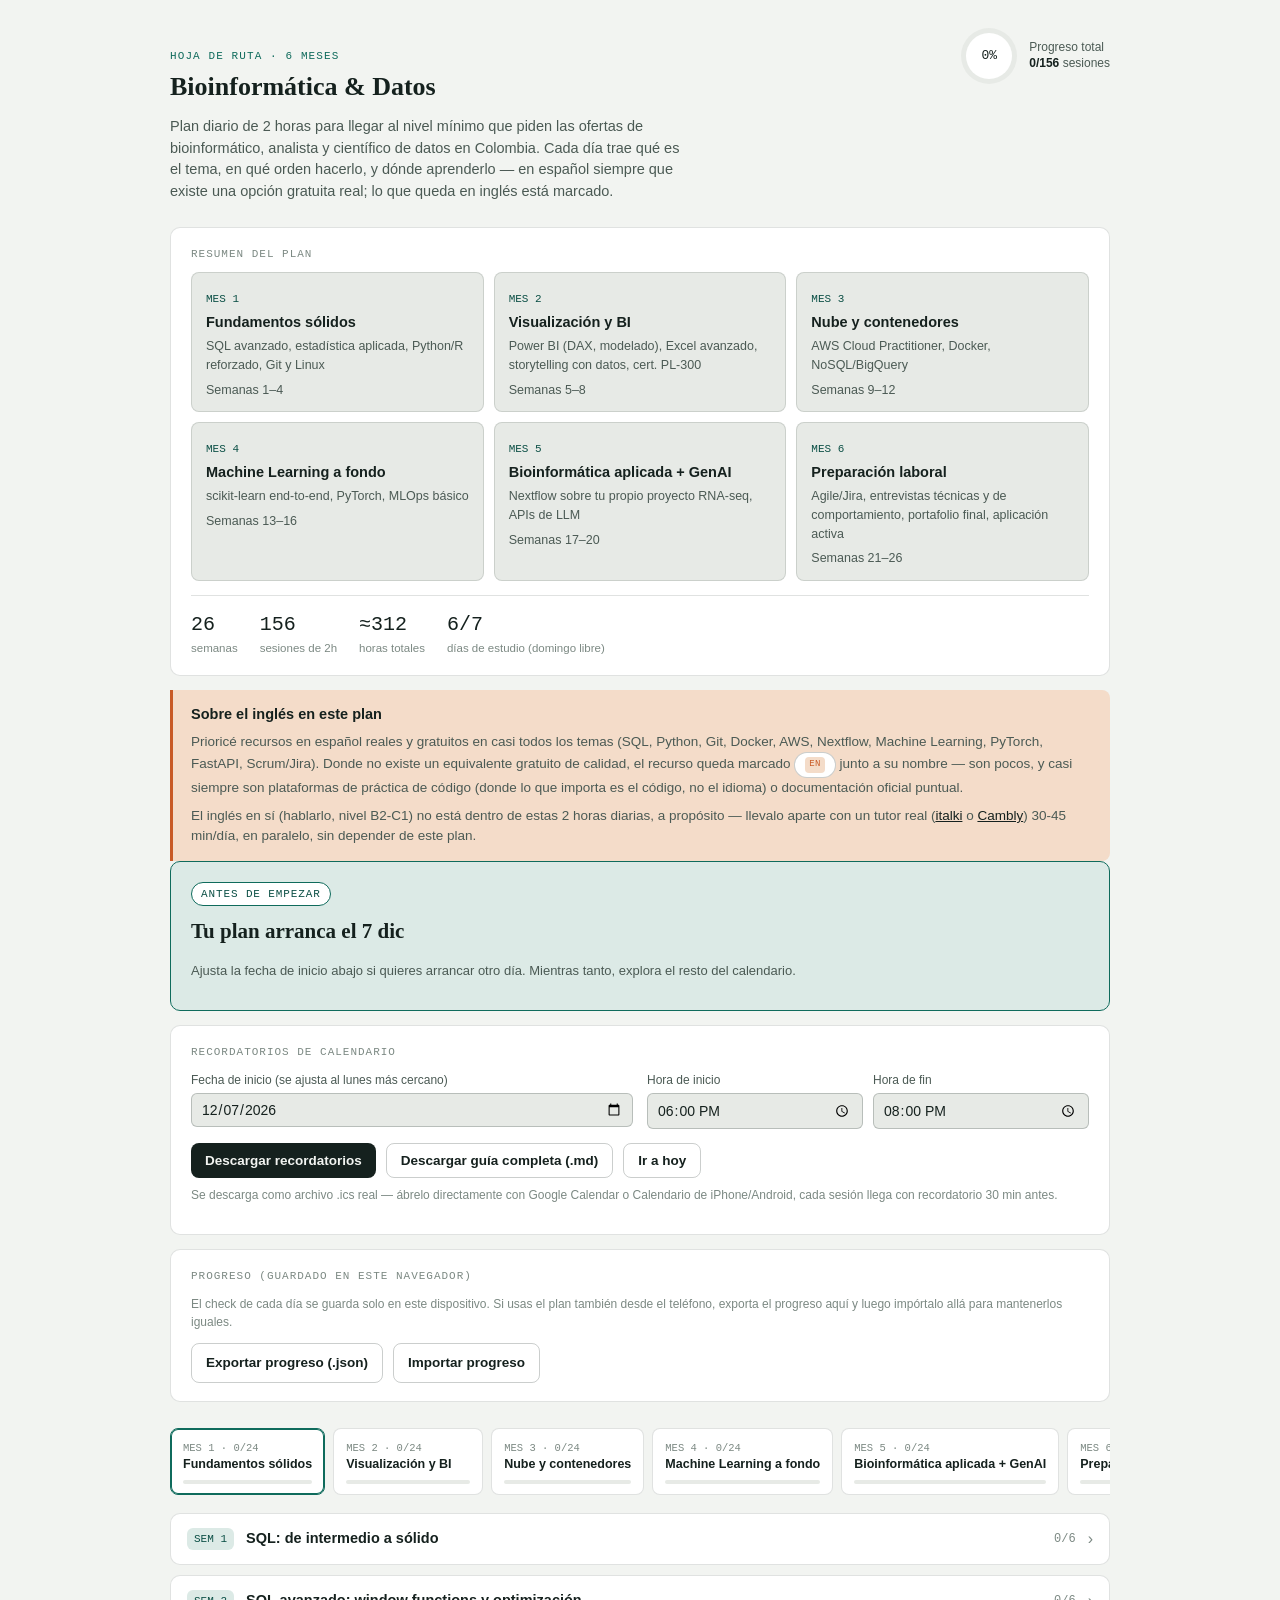
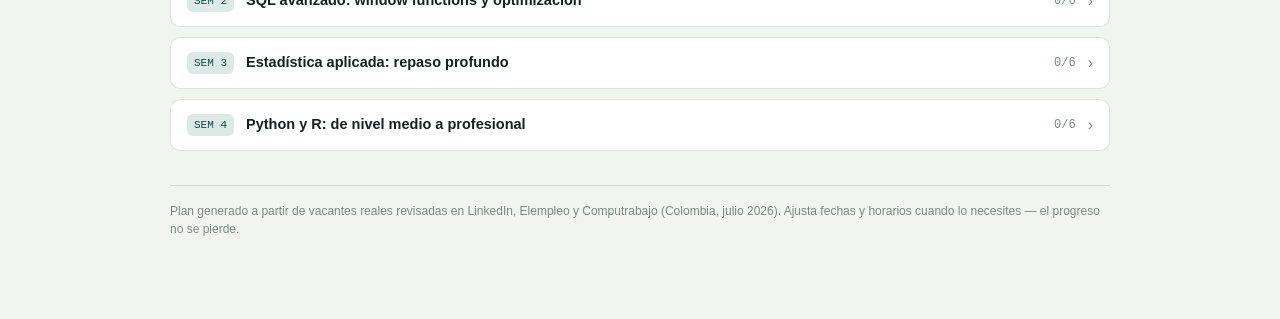
==== plan-estudio.html @ 9ae35b5b "agrego calendario de plan de estudio" ====
<!DOCTYPE html>
<html lang="es">
<head>
<meta charset="UTF-8">
<meta name="viewport" content="width=device-width, initial-scale=1.0">
<title>Plan de Estudio — Bioinformática &amp; Datos</title>
<meta name="description" content="Calendario interactivo de 6 meses para estudiar bioinformática y ciencia de datos, 2 horas al día.">
<meta name="robots" content="noindex, nofollow">
<style>
:root{
  --bg:#F2F4F1; --bg-raised:#FFFFFF; --bg-sunken:#E7EAE6;
  --ink:#15211E; --ink-soft:#4B5A54; --ink-faint:#7C8983;
  --line:rgba(21,33,30,0.13); --line-strong:rgba(21,33,30,0.22);
  --teal:#0F6B5C; --teal-deep:#0B4F45; --teal-tint:#DCEAE6;
  --amber:#C85A26; --amber-tint:#F4DCC9;
  --danger:#B23B3B;
  --serif:Georgia,'Iowan Old Style','Noto Serif','Times New Roman',serif;
  --sans:-apple-system,'Segoe UI','Helvetica Neue',Arial,sans-serif;
  --mono:'Cascadia Code','JetBrains Mono',Consolas,'SF Mono',Menlo,monospace;
  --radius:10px;
  color-scheme:light;
}
@media (prefers-color-scheme:dark){
  :root{
    --bg:#0E1614; --bg-raised:#162320; --bg-sunken:#0A100E;
    --ink:#ECF2EF; --ink-soft:#AEBDB6; --ink-faint:#78877F;
    --line:rgba(236,242,239,0.14); --line-strong:rgba(236,242,239,0.24);
    --teal:#3FCBAA; --teal-deep:#2E9B81; --teal-tint:rgba(63,203,170,0.14);
    --amber:#E98A52; --amber-tint:rgba(233,138,82,0.16);
    --danger:#E07575;
    color-scheme:dark;
  }
}
:root[data-theme="dark"]{
  --bg:#0E1614; --bg-raised:#162320; --bg-sunken:#0A100E;
  --ink:#ECF2EF; --ink-soft:#AEBDB6; --ink-faint:#78877F;
  --line:rgba(236,242,239,0.14); --line-strong:rgba(236,242,239,0.24);
  --teal:#3FCBAA; --teal-deep:#2E9B81; --teal-tint:rgba(63,203,170,0.14);
  --amber:#E98A52; --amber-tint:rgba(233,138,82,0.16);
  --danger:#E07575;
  color-scheme:dark;
}
:root[data-theme="light"]{
  --bg:#F2F4F1; --bg-raised:#FFFFFF; --bg-sunken:#E7EAE6;
  --ink:#15211E; --ink-soft:#4B5A54; --ink-faint:#7C8983;
  --line:rgba(21,33,30,0.13); --line-strong:rgba(21,33,30,0.22);
  --teal:#0F6B5C; --teal-deep:#0B4F45; --teal-tint:#DCEAE6;
  --amber:#C85A26; --amber-tint:#F4DCC9;
  --danger:#B23B3B;
  color-scheme:light;
}
*{box-sizing:border-box;}
body{background:var(--bg);color:var(--ink);font-family:var(--sans);line-height:1.5;margin:0;}
h1,h2,h3{font-family:var(--serif);font-weight:700;text-wrap:balance;margin:0;}
.wrap{max-width:980px;margin:0 auto;padding:28px 20px 80px;}
code,.mono,.tag,.datebadge,.stat-num{font-family:var(--mono);}

.topbar{display:flex;align-items:baseline;justify-content:space-between;gap:16px;flex-wrap:wrap;margin-bottom:6px;}
.brand{display:flex;flex-direction:column;gap:2px;}
.brand-eyebrow{font-family:var(--mono);font-size:11px;letter-spacing:.10em;text-transform:uppercase;color:var(--teal);}
.brand h1{font-size:26px;}
.overall-wrap{display:flex;align-items:center;gap:12px;}
.ring{width:56px;height:56px;border-radius:50%;display:flex;align-items:center;justify-content:center;position:relative;flex:none;
  background:conic-gradient(var(--teal) calc(var(--pct,0)*1%), var(--bg-sunken) 0);}
.ring::before{content:"";position:absolute;inset:5px;border-radius:50%;background:var(--bg-raised);}
.ring span{position:relative;font-family:var(--mono);font-size:13px;font-variant-numeric:tabular-nums;}
.overall-label{font-size:12px;color:var(--ink-soft);line-height:1.3;}
.overall-label b{color:var(--ink);font-variant-numeric:tabular-nums;}

.subtitle{color:var(--ink-soft);font-size:14.5px;margin:10px 0 24px;max-width:64ch;}

.card{background:var(--bg-raised);border:1px solid var(--line);border-radius:var(--radius);padding:18px 20px;}
.card + .card{margin-top:14px;}
.section-label{font-family:var(--mono);font-size:11px;letter-spacing:.09em;text-transform:uppercase;color:var(--ink-faint);margin:0 0 10px;}

.hoy{border:1px solid var(--teal);background:linear-gradient(var(--teal-tint),var(--teal-tint)),var(--bg-raised);position:relative;overflow:hidden;}
.hoy-chip{display:inline-flex;align-items:center;gap:6px;font-family:var(--mono);font-size:11px;letter-spacing:.08em;text-transform:uppercase;color:var(--teal-deep);background:var(--bg-raised);border:1px solid var(--teal);padding:3px 9px;border-radius:99px;margin-bottom:10px;}
@media (prefers-color-scheme:dark){.hoy-chip{color:var(--teal);}}
:root[data-theme="dark"] .hoy-chip{color:var(--teal);}
.hoy h2{font-size:21px;margin-bottom:4px;}
.hoy .week-of{font-size:13px;color:var(--ink-soft);margin-bottom:12px;}
.hoy .why{font-size:14px;color:var(--ink-soft);font-style:italic;margin:0 0 12px;line-height:1.5;}
.hoy .steps{margin:0 0 14px;padding-left:22px;display:flex;flex-direction:column;gap:7px;}
.hoy .steps li{font-size:14.5px;padding-left:2px;}
.hoy-resources{display:flex;flex-wrap:wrap;gap:8px;margin-bottom:14px;}
.hoy-mark{display:inline-flex;align-items:center;gap:8px;background:var(--teal);color:#fff;border:none;padding:9px 16px;border-radius:8px;font-size:14px;font-weight:600;cursor:pointer;font-family:var(--sans);}
.hoy-mark[data-done="true"]{background:var(--ink-faint);}
.hoy-mark:focus-visible{outline:2px solid var(--amber);outline-offset:2px;}

.res-chip{display:inline-flex;align-items:center;gap:5px;font-size:12.5px;color:var(--teal-deep);background:var(--bg-raised);border:1px solid var(--line-strong);padding:4px 10px;border-radius:99px;text-decoration:none;white-space:nowrap;}
@media (prefers-color-scheme:dark){.res-chip{color:var(--teal);}}
:root[data-theme="dark"] .res-chip{color:var(--teal);}
:root[data-theme="light"] .res-chip{color:var(--teal-deep);}
.res-chip:hover{border-color:var(--teal);}
.res-chip .en-flag{font-family:var(--mono);font-size:9px;letter-spacing:.04em;background:var(--amber-tint);color:var(--amber);border-radius:4px;padding:1px 4px;}

.resumen-grid{display:grid;grid-template-columns:repeat(auto-fit,minmax(260px,1fr));gap:10px;}
.resumen-item{border:1px solid var(--line);border-radius:8px;padding:12px 14px;background:var(--bg-sunken);}
.resumen-item .m-num{font-family:var(--mono);font-size:11px;color:var(--teal-deep);}
@media (prefers-color-scheme:dark){.resumen-item .m-num{color:var(--teal);}}
:root[data-theme="dark"] .resumen-item .m-num{color:var(--teal);}
.resumen-item h3{font-size:14.5px;margin:3px 0 3px;font-family:var(--sans);font-weight:700;}
.resumen-item p{font-size:12.5px;color:var(--ink-soft);margin:0;}
.plan-stats{display:flex;gap:22px;flex-wrap:wrap;margin-top:14px;padding-top:14px;border-top:1px solid var(--line);}
.stat{display:flex;flex-direction:column;}
.stat-num{font-size:20px;font-variant-numeric:tabular-nums;}
.stat-label{font-size:11.5px;color:var(--ink-faint);}

.callout{border-left:3px solid var(--amber);background:var(--amber-tint);border-radius:0 8px 8px 0;padding:14px 18px;}
.callout h3{font-size:14.5px;font-family:var(--sans);margin-bottom:6px;}
.callout p{font-size:13.5px;color:var(--ink-soft);margin:0 0 8px;}
.callout p:last-child{margin-bottom:0;}
.callout a{color:var(--ink);}

.controls-grid{display:grid;grid-template-columns:1fr 1fr;gap:14px;}
@media (max-width:640px){.controls-grid{grid-template-columns:1fr;}}
.field{display:flex;flex-direction:column;gap:4px;margin-bottom:10px;}
.field label{font-size:12px;color:var(--ink-soft);}
.field input[type="date"],.field input[type="time"]{font-family:var(--sans);font-size:14px;background:var(--bg-sunken);border:1px solid var(--line-strong);border-radius:6px;padding:7px 9px;color:var(--ink);}
.btn{display:inline-flex;align-items:center;gap:7px;background:var(--ink);color:var(--bg);border:none;padding:9px 14px;border-radius:8px;font-size:13.5px;font-weight:600;cursor:pointer;font-family:var(--sans);}
.btn.secondary{background:transparent;color:var(--ink);border:1px solid var(--line-strong);}
.btn:focus-visible{outline:2px solid var(--amber);outline-offset:2px;}
.btn-row{display:flex;gap:10px;flex-wrap:wrap;margin-top:4px;}
.hint{font-size:12px;color:var(--ink-faint);margin-top:8px;line-height:1.5;}
.toast{position:fixed;left:50%;bottom:22px;transform:translateX(-50%);background:var(--ink);color:var(--bg);padding:10px 18px;border-radius:8px;font-size:13.5px;box-shadow:0 6px 20px rgba(0,0,0,.25);z-index:50;max-width:90vw;}
textarea.ics-fallback{width:100%;height:120px;font-family:var(--mono);font-size:11px;background:var(--bg-sunken);border:1px solid var(--line-strong);border-radius:6px;padding:8px;color:var(--ink-soft);margin-top:10px;}

.month-tabs{display:flex;gap:8px;overflow-x:auto;padding-bottom:2px;margin:26px 0 16px;}
.month-tab{flex:none;min-width:150px;text-align:left;background:var(--bg-raised);border:1px solid var(--line);border-radius:8px;padding:10px 12px;cursor:pointer;font-family:var(--sans);}
.month-tab .mt-num{font-family:var(--mono);font-size:10.5px;color:var(--ink-faint);}
.month-tab .mt-theme{font-size:12.5px;font-weight:600;margin:2px 0 8px;line-height:1.3;color:var(--ink);}
.month-tab .mt-bar{height:4px;border-radius:99px;background:var(--bg-sunken);overflow:hidden;}
.month-tab .mt-bar i{display:block;height:100%;background:var(--teal);width:var(--p,0%);}
.month-tab[aria-selected="true"]{border-color:var(--teal);box-shadow:0 0 0 1px var(--teal) inset;}

.week{border:1px solid var(--line);border-radius:var(--radius);background:var(--bg-raised);margin-bottom:10px;overflow:hidden;}
.week-head{display:flex;align-items:center;gap:12px;padding:13px 16px;cursor:pointer;user-select:none;}
.week-head .wk-badge{font-family:var(--mono);font-size:11px;color:var(--teal-deep);background:var(--teal-tint);border-radius:6px;padding:3px 7px;flex:none;}
@media (prefers-color-scheme:dark){.week-head .wk-badge{color:var(--teal);}}
:root[data-theme="dark"] .week-head .wk-badge{color:var(--teal);}
.week-head .wk-theme{font-size:14.5px;font-weight:700;flex:1;}
.week-head .wk-frac{font-family:var(--mono);font-size:12px;color:var(--ink-faint);font-variant-numeric:tabular-nums;}
.week-head .wk-chevron{transition:transform .15s ease;color:var(--ink-faint);flex:none;}
.week.open .wk-chevron{transform:rotate(90deg);}
.week-body{display:none;border-top:1px solid var(--line);}
.week.open .week-body{display:block;}
.week-resources{display:flex;flex-wrap:wrap;gap:7px;padding:12px 16px 0;}
.day-row{display:flex;gap:12px;padding:14px 16px;border-top:1px solid var(--line);align-items:flex-start;}
.day-row:first-of-type{border-top:none;margin-top:12px;}
.day-row.today{background:var(--amber-tint);}
.day-check{flex:none;width:19px;height:19px;margin-top:2px;accent-color:var(--teal);cursor:pointer;}
.day-main{flex:1;min-width:0;}
.day-top{display:flex;align-items:baseline;gap:9px;flex-wrap:wrap;}
.day-dow{font-family:var(--mono);font-size:11px;color:var(--ink-faint);text-transform:uppercase;letter-spacing:.05em;}
.day-date{font-family:var(--mono);font-size:11px;color:var(--ink-faint);font-variant-numeric:tabular-nums;}
.day-title{font-size:14.5px;font-weight:700;}
.day-row.done .day-title{color:var(--ink-faint);text-decoration:line-through;text-decoration-color:var(--line-strong);}
.today-flag{font-family:var(--mono);font-size:10px;letter-spacing:.07em;background:var(--amber);color:#fff;padding:2px 6px;border-radius:4px;}
.day-why{font-size:13px;color:var(--ink-soft);font-style:italic;margin:5px 0 7px;line-height:1.5;}
.day-steps{margin:0;padding-left:20px;display:flex;flex-direction:column;gap:5px;}
.day-steps li{font-size:13.3px;color:var(--ink-soft);padding-left:2px;}
.day-steps li::marker{color:var(--ink-faint);font-family:var(--mono);font-size:12px;}

footer.pf{margin-top:34px;padding-top:16px;border-top:1px solid var(--line);font-size:12px;color:var(--ink-faint);}
a{color:inherit;}
::selection{background:var(--teal);color:#fff;}
</style>
</head>
<body>

<div class="wrap">

  <div class="topbar">
    <div class="brand">
      <span class="brand-eyebrow">Hoja de ruta · 6 meses</span>
      <h1>Bioinformática &amp; Datos</h1>
    </div>
    <div class="overall-wrap">
      <div class="ring" id="overall-ring" style="--pct:0"><span id="overall-pct">0%</span></div>
      <div class="overall-label">Progreso total<br><b id="overall-frac">0/156</b> sesiones</div>
    </div>
  </div>
  <p class="subtitle">Plan diario de 2 horas para llegar al nivel mínimo que piden las ofertas de bioinformático, analista y científico de datos en Colombia. Cada día trae qué es el tema, en qué orden hacerlo, y dónde aprenderlo — en español siempre que existe una opción gratuita real; lo que queda en inglés está marcado.</p>

  <div class="card" id="resumen-card">
    <p class="section-label">Resumen del plan</p>
    <div class="resumen-grid" id="resumen-grid"></div>
    <div class="plan-stats">
      <div class="stat"><span class="stat-num">26</span><span class="stat-label">semanas</span></div>
      <div class="stat"><span class="stat-num">156</span><span class="stat-label">sesiones de 2h</span></div>
      <div class="stat"><span class="stat-num">≈312</span><span class="stat-label">horas totales</span></div>
      <div class="stat"><span class="stat-num">6/7</span><span class="stat-label">días de estudio (domingo libre)</span></div>
    </div>
  </div>

  <div class="callout" style="margin-top:14px;">
    <h3>Sobre el inglés en este plan</h3>
    <p>Prioricé recursos en español reales y gratuitos en casi todos los temas (SQL, Python, Git, Docker, AWS, Nextflow, Machine Learning, PyTorch, FastAPI, Scrum/Jira). Donde no existe un equivalente gratuito de calidad, el recurso queda marcado <span class="res-chip" style="display:inline-flex;vertical-align:middle;"><span class="en-flag">EN</span></span> junto a su nombre — son pocos, y casi siempre son plataformas de práctica de código (donde lo que importa es el código, no el idioma) o documentación oficial puntual.</p>
    <p>El inglés en sí (hablarlo, nivel B2-C1) no está dentro de estas 2 horas diarias, a propósito — llevalo aparte con un tutor real (<a href="https://www.italki.com" target="_blank" rel="noopener">italki</a> o <a href="https://www.cambly.com" target="_blank" rel="noopener">Cambly</a>) 30-45 min/día, en paralelo, sin depender de este plan.</p>
  </div>

  <div class="card hoy" id="hoy-card"></div>

  <div class="card">
    <p class="section-label">Recordatorios de calendario</p>
    <div class="controls-grid">
      <div>
        <div class="field">
          <label for="start-date">Fecha de inicio (se ajusta al lunes más cercano)</label>
          <input type="date" id="start-date">
        </div>
      </div>
      <div style="display:flex;gap:10px;">
        <div class="field" style="flex:1;">
          <label for="start-time">Hora de inicio</label>
          <input type="time" id="start-time" value="18:00">
        </div>
        <div class="field" style="flex:1;">
          <label for="end-time">Hora de fin</label>
          <input type="time" id="end-time" value="20:00">
        </div>
      </div>
    </div>
    <div class="btn-row">
      <button class="btn" id="btn-ics">Descargar recordatorios</button>
      <button class="btn secondary" id="btn-guide">Descargar guía completa (.md)</button>
      <button class="btn secondary" id="btn-jump-today">Ir a hoy</button>
    </div>
    <p class="hint" id="ics-hint"></p>
    <div id="ics-fallback" style="display:none;">
      <p class="hint">Copia todo el contenido de aquí abajo y pégalo en un archivo nuevo llamado <code>recordatorios.ics</code>:</p>
      <textarea class="ics-fallback" id="ics-text" readonly></textarea>
    </div>
  </div>

  <div class="card">
    <p class="section-label">Progreso (guardado en este navegador)</p>
    <p class="hint" style="margin-top:0;">El check de cada día se guarda solo en este dispositivo. Si usas el plan también desde el teléfono, exporta el progreso aquí y luego impórtalo allá para mantenerlos iguales.</p>
    <div class="btn-row">
      <button class="btn secondary" id="btn-export">Exportar progreso (.json)</button>
      <label class="btn secondary" style="cursor:pointer;">Importar progreso
        <input type="file" accept="application/json" id="input-import" style="display:none;">
      </label>
    </div>
  </div>

  <div class="month-tabs" id="month-tabs" role="tablist"></div>
  <div id="weeks-container"></div>

  <footer class="pf">Plan generado a partir de vacantes reales revisadas en LinkedIn, Elempleo y Computrabajo (Colombia, julio 2026). Ajusta fechas y horarios cuando lo necesites — el progreso no se pierde.</footer>
</div>

<div id="toast" class="toast" style="display:none;"></div>

<script>
const DOW = ["Lunes","Martes","Miércoles","Jueves","Viernes","Sábado"];
const MESES = ["ene","feb","mar","abr","may","jun","jul","ago","sep","oct","nov","dic"];

const RESUMEN = [
  {n:1, t:"Fundamentos sólidos", d:"SQL avanzado, estadística aplicada, Python/R reforzado, Git y Linux", w:"Semanas 1–4"},
  {n:2, t:"Visualización y BI", d:"Power BI (DAX, modelado), Excel avanzado, storytelling con datos, cert. PL-300", w:"Semanas 5–8"},
  {n:3, t:"Nube y contenedores", d:"AWS Cloud Practitioner, Docker, NoSQL/BigQuery", w:"Semanas 9–12"},
  {n:4, t:"Machine Learning a fondo", d:"scikit-learn end-to-end, PyTorch, MLOps básico", w:"Semanas 13–16"},
  {n:5, t:"Bioinformática aplicada + GenAI", d:"Nextflow sobre tu propio proyecto RNA-seq, APIs de LLM", w:"Semanas 17–20"},
  {n:6, t:"Preparación laboral", d:"Agile/Jira, entrevistas técnicas y de comportamiento, portafolio final, aplicación activa", w:"Semanas 21–26"},
];

const PLAN = [
{month:1,theme:"SQL: de intermedio a sólido",
 res:[{n:"Curso de SQL en español (freeCodeCamp)",u:"https://www.freecodecamp.org/espanol/news/aprende-sql-curso-desde-cero-en-espanol/"},{n:"SQLZoo (práctica)",u:"https://sqlzoo.net/",en:true},{n:"DataLemur (práctica entrevistas)",u:"https://datalemur.com/",en:true}],
 days:[
 {t:"Filtros y ordenamiento avanzado",why:"WHERE combinado te deja filtrar por varias condiciones a la vez — es la base de cualquier consulta de negocio real.",steps:["Mira la sección de filtros del curso de SQL en español (freeCodeCamp): AND/OR/NOT, IN, BETWEEN, LIKE con comodines.","Practica: en SQLZoo, resuelve el módulo 'SELECT within SELECT' completo (10 ejercicios) — la interfaz es en inglés pero solo escribes código SQL."]},
 {t:"JOINs a fondo",why:"Un JOIN combina datos de dos tablas relacionadas — es lo que más se usa y lo que más se pregunta en entrevistas.",steps:["Antes de programar nada: dibuja en papel los 4 tipos de JOIN (INNER, LEFT, RIGHT, FULL) como diagramas de Venn, para entender qué filas quedan y cuáles se pierden en cada uno.","Luego mira la sección de JOINs del curso de SQL en español y replica los ejemplos.","Practica combinando 2 tablas de un dataset simple hasta que te salga sin mirar la teoría."]},
 {t:"Subconsultas y CTEs",why:"Una CTE (WITH) es una subconsulta con nombre — hace las queries complejas mucho más legibles.",steps:["Mira la sección de subconsultas del curso en español.","Escribe 3 subconsultas simples primero (dentro de un WHERE o SELECT).","Reescribe esas mismas 3 como CTE con WITH y compara — deberían dar el mismo resultado, más ordenado."]},
 {t:"Agregaciones avanzadas",why:"GROUP BY + HAVING es cómo respondes preguntas tipo 'top 5 de X' o 'promedio por categoría'.",steps:["Repasa GROUP BY, HAVING y funciones de agregación (COUNT, SUM, AVG) en el curso en español.","Practica: SQLZoo, módulo 'More SQL' — 8 ejercicios de agregación, en orden."]},
 {t:"Práctica intensiva",why:"Hoy no aprendes teoría nueva — solo repites lo de esta semana hasta que sea automático.",steps:["En StrataScratch, filtro SQL nivel Easy-Medium: resuelve 10 problemas de JOIN + agregación, cronometrado.","Anota las 3 dudas que más se repitan — resuélvelas mañana en tu propio proyecto."]},
 {t:"Proyecto: 15 queries de negocio",why:"Aplicar todo lo de la semana sobre un caso real fija el conocimiento mejor que más ejercicios sueltos.",steps:["Descarga la base de datos de ejemplo Chinook (SQLite) e instálala localmente.","Escribe 15 consultas que respondan preguntas de negocio reales: top clientes, ventas por mes, producto más vendido, etc. — usa JOIN, GROUP BY y al menos una CTE.","Sube el archivo .sql a un repositorio de práctica en tu GitHub."]},
]},
{month:1,theme:"SQL avanzado: window functions y optimización",
 res:[{n:"Funciones de ventana — curso interactivo en español",u:"https://learnsql.es/curso/funciones-ventana/"},{n:"Documentación PostgreSQL (referencia)",u:"https://www.postgresql.org/docs/current/functions-window.html",en:true}],
 days:[
 {t:"Window functions I",why:"Una window function calcula sobre un grupo de filas sin colapsarlas en una sola, a diferencia de GROUP BY — por eso puedes ver 'puesto en el ranking' fila por fila.",steps:["Curso de funciones de ventana en español: módulos de ROW_NUMBER, RANK y DENSE_RANK.","Practica cada una sobre tu base Chinook y compara qué diferencia hay entre las tres."]},
 {t:"Window functions II",why:"LAG/LEAD comparan una fila con la anterior/siguiente — típico para 'cuánto cambió respecto al mes pasado'.",steps:["Continúa el curso en español: LAG, LEAD y SUM/AVG con OVER (PARTITION BY).","Practica: 6 ejercicios de window functions en StrataScratch (en inglés, pero el patrón ya lo conoces del curso de hoy)."]},
 {t:"CTEs recursivas y vistas",why:"Una vista guarda una consulta con nombre para reutilizarla — útil cuando repites la misma lógica varias veces.",steps:["Busca en la documentación de Postgres la sección WITH RECURSIVE y prueba el ejemplo oficial (es en inglés, pero el código SQL se lee igual en cualquier idioma).","Crea 2 vistas (CREATE VIEW) reutilizables sobre tu base Chinook."]},
 {t:"Rendimiento: EXPLAIN e índices",why:"EXPLAIN te muestra cómo la base de datos ejecuta tu consulta — clave para saber por qué algo es lento.",steps:["Corre EXPLAIN ANALYZE sobre 3 de tus queries más lentas de esta semana.","Crea un índice sobre la columna que más filtras y vuelve a correr EXPLAIN — compara el plan antes/después."]},
 {t:"Fechas y series temporales",why:"Casi todo reporte de negocio agrupa por fecha (mes, trimestre, año) — es su propia habilidad dentro de SQL.",steps:["Practica DATE_TRUNC, EXTRACT y diferencias de fechas sobre una tabla con timestamps.","StrataScratch: 6 ejercicios filtrados por el tema 'Dates'."]},
 {t:"Proyecto: reporte optimizado",why:"Cerrar la semana rehaciendo tu propio trabajo con lo nuevo demuestra que de verdad lo aprendiste.",steps:["Recrea las 5 preguntas de negocio de la semana pasada, esta vez usando window functions.","Sube el .sql final a tu repo de práctica en GitHub.","Nota: muchas empresas en Colombia usan SQL Server, no Postgres — dedica 5 minutos a ver las diferencias clave (TOP en vez de LIMIT, GETDATE(), ISNULL) para no sorprenderte en una entrevista."]},
]},
{month:1,theme:"Estadística aplicada: repaso profundo",
 res:[{n:"Khan Academy — Estadística (español)",u:"https://es.khanacademy.org/math/statistics-probability"},{n:"StatQuest (YouTube, con subtítulos en español)",u:"https://www.youtube.com/@statquest",en:true}],
 days:[
 {t:"Distribuciones y TCL",why:"El Teorema Central del Límite es la razón por la que podemos hacer inferencia estadística confiable a partir de muestras.",steps:["Khan Academy: módulo de distribuciones de probabilidad (ya en español).","StatQuest: activa subtítulos en español y mira el video del Teorema Central del Límite.","Escribe en tus palabras por qué importa para hacer inferencia — si no puedes explicarlo simple, repite el video."]},
 {t:"Pruebas de hipótesis I",why:"Un t-test te dice si la diferencia entre dos grupos es real o es solo azar.",steps:["StatQuest (subtítulos en español): playlist de Hypothesis Testing, enfócate en el t-test.","Aplica un t-test sobre tu propio dataset de bioestadística ya publicado y compara con lo que ya habías encontrado."]},
 {t:"Pruebas de hipótesis II",why:"Chi-cuadrado y ANOVA son las versiones de 'diferencia entre grupos' para datos categóricos y para más de dos grupos.",steps:["StatQuest: Chi-square test y ANOVA (subtítulos en español).","Khan Academy: ejercicios de chi-cuadrado en español."]},
 {t:"A/B testing",why:"El A/B testing es cómo las empresas de datos deciden si un cambio funcionó — mismo principio del t-test, aplicado a producto.",steps:["Investiga (StatQuest + artículos) qué es tamaño de muestra, poder estadístico y p-valor en el contexto de un experimento A/B.","Diseña por escrito un experimento A/B ficticio para un producto de salud digital: qué mides, cuál es tu hipótesis, cuántos usuarios necesitas."]},
 {t:"Diseño de experimentos y causalidad",why:"Correlación no es causalidad — entender variables de confusión es lo que separa un análisis ingenuo de uno confiable, y es justo lo que te van a preguntar en una entrevista de analista.",steps:["Investiga (artículos + StatQuest) la diferencia entre correlación, causalidad y variables de confusión.","Diseña por escrito un experimento controlado para un caso de salud digital, identificando 2-3 posibles sesgos que podrían arruinar tu conclusión."]},
 {t:"Práctica integradora",why:"Cerrar la semana metiendo esto en un proyecto real tuyo, no uno de ejemplo.",steps:["En tu repo bioestadistica-expresion-genica, aplica y documenta 3 pruebas estadísticas nuevas que no usaste en el análisis original.","Agrégalas como una sección nueva en el README."]},
]},
{month:1,theme:"Python y R: de nivel medio a profesional",
 res:[{n:"Curso de Python y Pandas en español (YouTube)",u:"https://www.youtube.com/playlist?list=PLVs9JdE6ZZh0RBT7lIPxUkcTmAUhMEimn"},{n:"Curso de Git y GitHub en español (freeCodeCamp)",u:"https://www.freecodecamp.org/espanol/news/aprende-git-y-github-curso-desde-cero"},{n:"R for Data Science (referencia)",u:"https://r4ds.hadley.nz/",en:true}],
 days:[
 {t:"Python orientado a objetos",why:"Una clase te deja empaquetar datos + funciones juntos — útil para no repetir el mismo código en cada script.",steps:["Repasa funciones y clases básicas de Python (cualquier sección de introducción a POO del curso en español que tengas a mano).","Refactoriza un script tuyo existente (por ejemplo del proyecto de ML) usando al menos una clase propia."]},
 {t:"Pandas avanzado",why:"merge y pivot_table son las dos operaciones de pandas que más se usan en trabajo real y menos se enseñan a fondo al inicio.",steps:["Curso de Pandas en español: mira los módulos de merge, pivot_table y groupby con más de un nivel.","Aplica merge y pivot_table sobre un dataset de un proyecto tuyo anterior."]},
 {t:"Buenas prácticas Python",why:"Un entorno virtual evita que las dependencias de un proyecto rompan las de otro — y los tests simples te avisan si rompiste algo sin darte cuenta.",steps:["Aprende qué es un entorno virtual (venv) y cómo crear uno.","Instala pytest y escribe 5 tests simples para funciones de un script tuyo."]},
 {t:"R con tidyverse avanzado",why:"purrr te deja aplicar la misma función a muchos elementos sin copiar y pegar código — el equivalente en R de automatizar lo repetitivo.",steps:["R for Data Science: capítulos de funciones propias e iteración con purrr (en inglés, pero el código R es igual; apóyate en el traductor del navegador para el texto si lo necesitas).","Reescribe una parte repetitiva de tu Rmd de bioestadística como una función propia."]},
 {t:"Git y GitHub avanzado",why:"Una rama (branch) te deja probar cambios sin arriesgar tu código que ya funciona — así trabaja cualquier equipo real.",steps:["Curso de Git y GitHub en español (freeCodeCamp): mira la parte de ramas y Pull Requests.","Practica: crea una rama, haz un cambio, y ábrete un Pull Request a ti mismo en un repo de prueba, para ver el flujo completo."]},
 {t:"Linux y Bash esencial",why:"Vas a necesitar una terminal Linux para Docker y Nextflow más adelante — mejor instalarla ya y perderle el miedo con calma.",steps:["Si usas Windows: instala WSL2 (Windows Subsystem for Linux) hoy — es el entorno que vas a usar para Docker (semana 11) y Nextflow (semana 17), que no corren nativos en Windows.","Aprende los comandos básicos de terminal: cd, ls, mv, cp, mkdir (busca 'comandos básicos de Linux en español' si quieres un repaso rápido).","Escribe un script .sh simple que organice archivos de una carpeta por extensión."]},
]},
{month:2,theme:"Power BI: fundamentos",
 res:[{n:"Microsoft Learn — Power BI Data Analyst (español)",u:"https://learn.microsoft.com/es-es/training/powerplatform/power-bi"}],
 days:[
 {t:"Conectar datos y Power Query",why:"Power Query es donde limpias y transformas los datos antes de que lleguen al reporte — es el paso que más tiempo real se lleva en un trabajo de BI.",steps:["Microsoft Learn (ya en español): módulo 'Prepara los datos en Power BI'.","Importa un CSV de un proyecto tuyo y aplica 3 transformaciones en Power Query (quitar columnas, cambiar tipos, filtrar filas)."]},
 {t:"Modelado de datos",why:"Un esquema estrella (una tabla de hechos + tablas de dimensión) es la forma estándar de organizar datos para que Power BI calcule rápido y bien.",steps:["Microsoft Learn: módulo 'Modela los datos en Power BI'.","Crea un esquema estrella simple (2 tablas de hechos, 1 de dimensión) con datos propios."]},
 {t:"DAX básico",why:"DAX es el lenguaje de fórmulas de Power BI — sin él, tu reporte solo puede sumar columnas, no calcular nada con lógica de negocio.",steps:["Microsoft Learn: módulo 'Introducción a DAX'.","Crea 5 medidas básicas (SUM, AVERAGE, COUNTROWS) sobre tu modelo."]},
 {t:"DAX intermedio",why:"CALCULATE cambia el contexto de filtro de una medida — es la función más usada y más confusa de DAX, vale la pena entenderla bien desde ya.",steps:["Microsoft Learn: módulo sobre CALCULATE y contexto de filtro.","Crea 3 medidas usando CALCULATE con distintos filtros y compara resultados."]},
 {t:"Visualización y diseño",why:"El mismo dato en el gráfico equivocado confunde en vez de aclarar — elegir bien el visual es parte del trabajo, no un detalle estético.",steps:["Microsoft Learn: buenas prácticas de diseño de visuales.","Diseña 4 visuales distintos con tus datos: tabla, gráfico de barras, tarjeta KPI, y un mapa o línea de tiempo."]},
 {t:"Proyecto: dashboard bioestadística",why:"Convertir un análisis que ya hiciste en R en un dashboard interactivo es justo el tipo de trabajo que un analista de BI hace a diario.",steps:["Recrea como dashboard interactivo de Power BI los hallazgos de tu proyecto de bioestadística (Los Simpson).","Publica 2-3 capturas del dashboard en el README de ese repositorio."]},
]},
{month:2,theme:"Power BI avanzado + certificación PL-300",
 res:[{n:"Microsoft Learn — ruta de certificación PL-300 (español)",u:"https://learn.microsoft.com/es-es/credentials/certifications/exams/pl-300/"},{n:"Guy in a Cube (YouTube, tips prácticos)",u:"https://www.youtube.com/@GuyInACube",en:true}],
 days:[
 {t:"DAX avanzado: time intelligence",why:"Time intelligence son las funciones DAX que comparan periodos ('vs. el año pasado', 'acumulado del mes') — casi todo dashboard de negocio las necesita.",steps:["Microsoft Learn: funciones de time intelligence (DATEADD, SAMEPERIODLASTYEAR).","Busca en Guy in a Cube un video sobre time intelligence y replica el ejemplo paso a paso."]},
 {t:"Power BI Service",why:"Power BI Service es donde publicas el reporte para que otros lo vean sin instalar nada, y donde configuras que los datos se actualicen solos.",steps:["Microsoft Learn: módulo 'Administra estaciones de trabajo y conjuntos de datos en Power BI'.","Publica tu dashboard de la semana pasada a Power BI Service y configura una actualización programada."]},
 {t:"Seguridad: RLS",why:"RLS (seguridad a nivel de fila) hace que cada usuario vea solo sus propios datos en el mismo reporte — típico requisito en empresas reales.",steps:["Microsoft Learn: módulo sobre Row-Level Security.","Configura un rol RLS simple sobre tu propio modelo."]},
 {t:"Repaso general PL-300",why:"Antes del simulacro, ubica dónde están tus huecos reales en vez de repasar todo por igual.",steps:["Revisa la ruta oficial completa de Microsoft Learn en español, marcando los temas donde te sientas menos seguro."]},
 {t:"Simulacro de examen",why:"Un simulacro te dice exactamente qué te falta, mejor que seguir viendo más teoría.",steps:["Haz el módulo de práctica oficial de Microsoft Learn para PL-300.","Repasa a fondo cada pregunta que hayas fallado, no solo la respuesta correcta sino por qué."]},
 {t:"Agenda tu certificación (no la presentes hoy)",why:"El PL-300 real suele pedir 40-60 horas de preparación total, no 24 — mejor agendarlo con margen que quemarte el intento.",steps:["Agenda el examen para dentro de 2-4 semanas, no para hoy — revisa el valor vigente en Microsoft (tiene costo).","Sigue repasando los domingos hasta la fecha del examen.","Usa el día de hoy para reforzar tus 2 temas más débiles del simulacro."]},
]},
{month:2,theme:"Excel avanzado y storytelling con datos",
 res:[{n:"Microsoft Learn — Excel (español)",u:"https://learn.microsoft.com/es-es/training/browse/?products=excel"}],
 days:[
 {t:"Fórmulas avanzadas",why:"BUSCARX reemplaza a BUSCARV/VLOOKUP con menos errores — es la función que más usan los analistas de Excel avanzado hoy.",steps:["Microsoft Learn: módulo de fórmulas avanzadas de Excel.","Practica BUSCARX, SI anidados e ÍNDICE/COINCIDIR sobre una base propia."]},
 {t:"Tablas dinámicas y Power Pivot",why:"Power Pivot te deja combinar varias tablas dentro de Excel mismo, sin fórmulas de búsqueda — como un Power BI chiquito adentro de Excel.",steps:["Microsoft Learn: módulo de tablas dinámicas avanzadas.","Arma un reporte con Power Pivot combinando 2 tablas relacionadas."]},
 {t:"Power Query como automatización",why:"Power Query reemplaza lo que antes se hacía con macros — transformas los datos una vez y el proceso queda guardado para repetirlo con un clic.",steps:["Microsoft Learn: funciones y parámetros en Power Query (lenguaje M).","Convierte un reporte repetitivo tuyo en una consulta de Power Query reutilizable, en vez de rehacerlo a mano cada vez."]},
 {t:"Storytelling con datos: principios",why:"El objetivo de un gráfico es que alguien entienda algo en 5 segundos — no mostrar todos los datos que tengas.",steps:["Lee las entradas gratuitas del blog de storytellingwithdata.com sobre elegir el gráfico correcto y quitar 'chartjunk' (adornos que no aportan) — no hace falta comprar el libro.","Identifica 3 errores de diseño en gráficos que hayas hecho antes."]},
 {t:"Rediseño de dashboards",why:"Criticar dashboards ajenos te entrena el ojo más rápido que solo hacer los tuyos.",steps:["Busca 2-3 dashboards reales (uno bueno, uno malo) y escribe qué funciona y qué no en cada uno.","Aplica lo aprendido rediseñando un gráfico tuyo."]},
 {t:"Práctica integradora",why:"Cerrar la semana comparando tu 'antes y después' te muestra cuánto mejoraste de verdad.",steps:["Toma un reporte o gráfico antiguo tuyo y rehazlo aplicando Excel avanzado + storytelling.","Guarda las dos versiones (antes/después) para comparar."]},
]},
{month:2,theme:"Proyecto integrador de BI",
 res:[{n:"Kaggle Datasets (para elegir datos)",u:"https://www.kaggle.com/datasets",en:true}],
 days:[
 {t:"Elección y limpieza de datos",why:"Un proyecto ancla mejor tu portafolio si cuenta una historia propia, no un dataset genérico que usó todo el mundo.",steps:["Recomendado: usa tus propios datos clínicos/genómicos de un proyecto anterior — da una historia de portafolio más fuerte. Si prefieres algo nuevo, elige un dataset público de Kaggle (idealmente de salud o biología) que no hayas usado.","Limpieza con Python/pandas: revisa nulos, duplicados y tipos de datos."]},
 {t:"Análisis exploratorio en SQL",why:"Antes de armar el dashboard, entender los datos con SQL evita construir un reporte sobre supuestos equivocados.",steps:["Carga los datos limpios a una base local (SQLite o Postgres).","Escribe 10 queries exploratorias usando lo de las semanas 1 y 2 (JOINs, agregaciones, window functions si aplica)."]},
 {t:"Modelado en Power BI",why:"El modelo es la base invisible del dashboard — si está mal armado, todo lo de encima falla o es lento.",steps:["Conecta los datos limpios a Power BI.","Construye el modelo: define relaciones entre tablas y crea las medidas DAX que vas a necesitar."]},
 {t:"Dashboard final",why:"Un dashboard se evalúa por si alguien entiende la historia en 30 segundos, no por cuántos gráficos tiene.",steps:["Diseña el dashboard aplicando los principios de storytelling de la semana pasada.","Revisa: ¿alguien que no conoce los datos entendería el mensaje principal en menos de 30 segundos?"]},
 {t:"Documentación",why:"Un proyecto sin README es invisible para un reclutador que lo mira 20 segundos.",steps:["Escribe el README: pregunta de negocio, fuente de datos, proceso, hallazgos principales.","Agrega 3-4 capturas del dashboard."]},
 {t:"Publicación",why:"Un proyecto que no está publicado no existe para efectos de portafolio.",steps:["Sube el proyecto a GitHub.","Publícalo en tu portafolio web y agrégalo a LinkedIn, sección Proyectos."]},
]},
{month:3,theme:"AWS: fundamentos de nube",
 res:[{n:"AWS Skill Builder — Cloud Practitioner Essentials (español)",u:"https://skillbuilder.aws/learn/94T2BEN85A/aws-cloud-practitioner-essentials-espaol-de-espaa/22YKTHGJVW"}],
 days:[
 {t:"Conceptos cloud",why:"Entender IaaS/PaaS/SaaS y qué es una 'región' es la base para leer cualquier oferta de trabajo que pida nube.",steps:["AWS Skill Builder: usa la versión en español (ya la tienes arriba) — módulo de introducción a la nube.","Crea tu cuenta AWS Free Tier si no la tienes (ojo: pide tarjeta de crédito, aunque no te cobre si te quedas en la capa gratuita).","Si tu meta es más un puesto de BI local que de bioinformática, Azure Data Fundamentals (DP-900) es una alternativa más liviana y ligada a Power BI — puedes cambiarla por AWS si te calza mejor."]},
 {t:"IAM: identidad y permisos",why:"IAM controla quién puede hacer qué dentro de tu cuenta de AWS — es lo primero que configura cualquier empresa por seguridad.",steps:["AWS Skill Builder (español): módulo de IAM.","Crea un usuario IAM propio con permisos limitados — no uses la cuenta root para practicar, es mala práctica de seguridad real."]},
 {t:"S3: almacenamiento",why:"S3 es donde casi todo pipeline de datos guarda sus archivos crudos y resultados — el servicio de AWS más usado en la práctica.",steps:["AWS Skill Builder (español): módulo de S3.","Crea un bucket S3 y sube/descarga un archivo de prueba desde la consola."]},
 {t:"EC2 básico",why:"EC2 es una máquina virtual en la nube — la unidad básica de cómputo de AWS.",steps:["AWS Skill Builder (español): módulo de EC2.","Lanza una instancia EC2 de la capa gratuita y conéctate por SSH (recuerda apagarla al terminar para no gastar horas gratis)."]},
 {t:"Bases de datos en AWS",why:"RDS, Redshift y Glue son 3 piezas distintas: base de datos transaccional, almacén analítico, y herramienta de transformación — se confunden mucho al inicio.",steps:["AWS Skill Builder (español): módulo de bases de datos (RDS) y conceptos de Redshift/Glue.","Escribe un cuadro comparando cuándo usarías RDS vs Redshift vs S3 para un caso de datos genómicos."]},
 {t:"Práctica hands-on",why:"Nada fija más el concepto que hacerlo una vez con tus propios datos.",steps:["Sube el dataset de uno de tus proyectos bioinformáticos a un bucket S3.","Documenta el paso a paso con capturas en un archivo Markdown."]},
]},
{month:3,theme:"AWS para datos + certificación",
 res:[{n:"AWS Skill Builder (español)",u:"https://skillbuilder.aws/learn/94T2BEN85A/aws-cloud-practitioner-essentials-espaol-de-espaa/22YKTHGJVW"}],
 days:[
 {t:"AWS Glue (ETL)",why:"Glue automatiza el proceso de mover y transformar datos entre servicios — el 'pegante' de un pipeline de datos en AWS.",steps:["AWS Skill Builder (español): módulo conceptual de Glue.","Diagrama cómo sería un flujo ETL de tus datos FASTQ pasando por Glue hacia Redshift."]},
 {t:"AWS Lambda básico",why:"Lambda corre código sin que tengas que mantener un servidor prendido — ideal para tareas cortas y automáticas.",steps:["AWS Skill Builder (español): módulo de Lambda.","Crea una función Lambda simple (por ejemplo, que reciba un texto y devuelva una transformación) desde la consola."]},
 {t:"Seguridad y costos",why:"Entender costos evita sorpresas en la factura, y es justo lo que un examen de certificación pregunta bastante.",steps:["AWS Skill Builder (español): módulo del Well-Architected Framework (pilares de seguridad y costos).","Revisa la calculadora de precios de AWS para tu ejemplo de S3 + Lambda de la semana pasada."]},
 {t:"Repaso general",why:"Antes del simulacro, identifica huecos reales en vez de repasar todo por igual.",steps:["Repasa la ruta completa de Cloud Practitioner Essentials en español, marcando los temas más débiles."]},
 {t:"Simulacro de examen",why:"Un simulacro te dice exactamente qué falta, mejor que seguir viendo teoría.",steps:["Busca un simulacro del examen AWS Cloud Practitioner (CLF-C02).","Repasa a fondo cada pregunta que falles, entendiendo el por qué."]},
 {t:"Agenda tu certificación (no la presentes hoy)",why:"Mejor agendar con margen que quemar el intento por apurarte.",steps:["Agenda el examen AWS Cloud Practitioner para dentro de 2-4 semanas (tiene costo, revisa el valor vigente en aws.amazon.com/certification).","Sigue repasando los domingos hasta la fecha del examen.","Usa el día de hoy para reforzar tus 2 temas más débiles del simulacro."]},
]},
{month:3,theme:"Docker: contenedores",
 res:[{n:"Docker de novato a pro — curso completo en español (YouTube)",u:"https://www.youtube.com/watch?v=CV_Uf3Dq-EU"},{n:"Docker — Get Started (documentación oficial)",u:"https://docs.docker.com/get-started/",en:true}],
 days:[
 {t:"Conceptos e instalación",why:"Un contenedor empaqueta tu código con todo lo que necesita para correr — así evitas el clásico 'en mi máquina sí funciona'.",steps:["Instala Docker Desktop (con el backend WSL2 si estás en Windows, ver semana 4).","Mira la primera parte del curso de Docker en español: qué es una imagen y qué es un contenedor.","Corre tu primer contenedor: docker run hello-world."]},
 {t:"Tu primer Dockerfile",why:"Un Dockerfile es la receta para construir tu propia imagen — el paso que te deja empaquetar TU código, no solo usar imágenes de otros.",steps:["Sigue la parte del curso en español sobre construir imágenes propias.","Escribe un Dockerfile que empaquete un script simple de Python."]},
 {t:"Volúmenes y redes",why:"Un volumen guarda datos aunque el contenedor se borre — sin esto, perderías todo cada vez que reinicias.",steps:["Curso en español: sección de volúmenes y redes (networking).","Practica montar un volumen para que un archivo persista entre ejecuciones del contenedor."]},
 {t:"Docker Compose",why:"Compose te deja levantar varios contenedores juntos (por ejemplo tu app + una base de datos) con un solo comando.",steps:["Curso en español: introducción a Docker Compose.","Escribe un docker-compose.yml simple que levante 2 servicios."]},
 {t:"Contenerizar un proyecto propio",why:"Practicar con tu propio código, no con el ejemplo del curso, es lo que realmente te prepara.",steps:["Elige un script de Python o R de un proyecto tuyo anterior.","Escríbele un Dockerfile funcional y verifica que corra igual dentro del contenedor que en tu máquina."]},
 {t:"Proyecto: modelo ML dockerizado",why:"Cerrar la semana dockerizando un proyecto real de portafolio es más valioso que otro ejercicio suelto.",steps:["Dockeriza tu proyecto de clasificación de expresión génica con ML.","Sube el Dockerfile al repositorio con instrucciones claras de uso en el README."]},
]},
{month:3,theme:"NoSQL, BigQuery y cierre del trimestre",
 res:[{n:"MongoDB University — curso M001",u:"https://learn.mongodb.com/",en:true},{n:"BigQuery — guía de inicio rápido",u:"https://cloud.google.com/bigquery/docs",en:true}],
 days:[
 {t:"MongoDB: conceptos",why:"MongoDB guarda datos como documentos flexibles en vez de tablas fijas — útil cuando cada registro puede tener campos distintos.",steps:["MongoDB University, curso M001 (en inglés, pero la interfaz de MongoDB Compass es visual): módulos 1-2, documentos y colecciones.","Instala MongoDB Compass y explora una base de datos de ejemplo."]},
 {t:"MongoDB: consultas",why:"Las consultas en MongoDB usan un formato distinto a SQL (find + filtros en JSON) — vale la pena ver el patrón una vez.",steps:["MongoDB University M001: módulo de consultas (find, filtros, proyecciones).","Practica 8 consultas sobre la base de ejemplo."]},
 {t:"SQL vs NoSQL",why:"Saber CUÁNDO usar cada uno importa más que saber usar los dos — es pregunta típica de entrevista conceptual.",steps:["Escribe una comparación propia (ventajas/desventajas) aplicada a un caso de datos clínicos o genómicos: ¿cuándo usarías MongoDB y cuándo SQL?"]},
 {t:"Introducción a BigQuery",why:"BigQuery es SQL corriendo sobre datos masivos en la nube de Google — mismo lenguaje que ya sabes, escala distinta.",steps:["Sigue la guía de inicio rápido de BigQuery (tiene capa gratuita; puedes cambiar el idioma de la documentación a español desde el sitio de Google Cloud).","Corre tus primeras 5 queries SQL sobre un dataset público de BigQuery."]},
 {t:"Proyecto: migrar una consulta",why:"Ver qué cambia (y qué no) al mover una query de Postgres a BigQuery te prepara para trabajar en cualquiera de los dos.",steps:["Toma una query tuya de las semanas 1-2 y adáptala para correr en BigQuery.","Documenta qué diferencias de sintaxis encontraste."]},
 {t:"Repaso y consolidación del trimestre",why:"Cerrar el trimestre repasando y actualizando el portafolio consolida 3 meses de trabajo real.",steps:["Repasa tus notas de SQL, Power BI, AWS y Docker.","Mantenimiento de SQL: resuelve 3 problemas en StrataScratch o DataLemur — no dejes que se oxide de aquí a las entrevistas.","Actualiza tu portafolio con los proyectos nuevos de este mes."]},
]},
{month:4,theme:"Machine Learning: fundamentos sólidos",
 res:[{n:"Kaggle Learn: Intro/Intermediate ML",u:"https://www.kaggle.com/learn",en:true}],
 days:[
 {t:"Preprocesamiento y feature engineering",why:"Un modelo es tan bueno como las variables que le das de entrada — mejorar las variables suele ganar más que cambiar de modelo.",steps:["Kaggle Learn: micro-curso Feature Engineering (en inglés, pero es en su mayoría código y gráficos).","Aplica 3 técnicas nuevas de feature engineering sobre un dataset propio."]},
 {t:"Modelos supervisados",why:"Regresión y árboles de decisión son la base de casi todo lo demás en ML supervisado — sin esto, lo avanzado no tiene sentido.",steps:["Kaggle Learn: 'Intro to Machine Learning' completo.","Repasa regresión lineal/logística y árboles de decisión con un dataset simple."]},
 {t:"Validación cruzada y métricas",why:"Sin validación cruzada puedes creer que tu modelo funciona bien cuando en realidad memorizó los datos de entrenamiento.",steps:["Kaggle Learn: 'Intermediate Machine Learning', módulo de cross-validation.","Aplica k-fold cross-validation a un modelo tuyo anterior y compara con tu evaluación original."]},
 {t:"Datos desbalanceados",why:"Cuando una clase es mucho más rara que otra (por ejemplo, enfermedad rara vs. sana), el modelo tiende a ignorarla si no lo corriges.",steps:["Investiga SMOTE, class_weight y undersampling en la documentación de scikit-learn.","Aplica una técnica de balanceo a un dataset con clases desbalanceadas."]},
 {t:"Selección de variables",why:"Menos variables, bien elegidas, suelen dar un modelo más simple de explicar y menos propenso a sobreajuste.",steps:["Repasa LASSO y Recursive Feature Elimination (RFE) en la documentación de scikit-learn.","Aplica RFE sobre un dataset nuevo y compara las variables elegidas contra tu criterio manual."]},
 {t:"Práctica Kaggle",why:"Una competencia real te obliga a tomar decisiones de principio a fin, no solo ejercicios sueltos.",steps:["Participa en una competencia de nivel principiante en Kaggle (Titanic o similar).","Documenta tu proceso y súbelo como notebook público."]},
]},
{month:4,theme:"Machine Learning intermedio-avanzado",
 res:[{n:"CURSO de Machine Learning desde cero (español, YouTube)",u:"https://www.youtube.com/watch?v=xyU2pzKTQE0"},{n:"Documentación scikit-learn (referencia)",u:"https://scikit-learn.org/stable/user_guide.html",en:true}],
 days:[
 {t:"SVM y ensambles",why:"Random Forest y Gradient Boosting son, en la práctica, los modelos que más ganan competencias y más se usan en empresas.",steps:["Mira la sección de SVM y ensambles del curso de Machine Learning en español.","Compara Random Forest vs Gradient Boosting sobre un mismo dataset."]},
 {t:"Clustering avanzado",why:"DBSCAN encuentra grupos de forma irregular donde k-means falla — útil cuando tus datos no forman círculos limpios.",steps:["Documentación de scikit-learn: DBSCAN y clustering jerárquico.","Aplica DBSCAN sobre un dataset donde k-means no te haya funcionado bien antes."]},
 {t:"PCA/UMAP en dataset nuevo",why:"Ya sabes hacer PCA de tu TFM — hoy es aplicar la misma herramienta a datos distintos para confirmar que entendiste el concepto y no solo copiaste el código.",steps:["Usa tu propio código de PCA de proyectos anteriores como punto de partida.","Aplica PCA y UMAP sobre un dataset nuevo y compara qué tan bien separan los grupos."]},
 {t:"Pipelines de scikit-learn",why:"Un Pipeline encadena limpieza + modelo en un solo objeto — evita el error clásico de aplicar una transformación distinta en entrenamiento y en producción.",steps:["Documentación oficial: Pipeline y ColumnTransformer.","Reescribe un flujo tuyo de preprocesamiento + modelo como un Pipeline único."]},
 {t:"Interpretabilidad de modelos",why:"SHAP te dice qué variable pesó más en cada predicción — cada vez más pedido porque 'una caja negra' no convence a un negocio.",steps:["Documentación de SHAP: tutorial básico.","Aplica SHAP sobre uno de tus modelos para explicar qué variables pesan más."]},
 {t:"Sube de nivel tu proyecto de ML propio",why:"Mejor que un dataset nuevo: retomar tu propio repo con técnicas más profesionales cuenta una historia de portafolio más fuerte que repetir un dataset de juguete.",steps:["Retoma tu repo de clasificación de expresión génica con ML.","Súbelo de nivel con todo lo de esta semana: Pipeline, cross-validation, manejo de desbalance, SHAP.","Documenta los cambios en el README."]},
]},
{month:4,theme:"Deep Learning con PyTorch",
 res:[{n:"¡PyTorch desde cero! (español, YouTube)",u:"https://www.youtube.com/watch?v=QetoD5LXlEg"},{n:"PyTorch — 60 Minute Blitz (documentación oficial)",u:"https://pytorch.org/tutorials/beginner/deep_learning_60min_blitz.html",en:true}],
 days:[
 {t:"Redes neuronales: repaso",why:"Ya construiste una CNN en TensorFlow/Keras para tu proyecto de malaria — hoy es refrescar el concepto antes de verlo en un framework distinto.",steps:["Mira la introducción de '¡PyTorch desde cero!' en español.","Repasa tus propios apuntes del proyecto CNN de malaria como base conceptual."]},
 {t:"Tensores y autograd",why:"Un tensor es como un array de NumPy pero que PyTorch puede derivar automáticamente — así es como la red 'aprende'.",steps:["Continúa el curso en español: creación y operaciones básicas con tensores.","Si quieres más detalle técnico, complementa con la sección 'Tensors' y 'Autograd' del 60 Minute Blitz oficial (en inglés, pero es sobre todo código)."]},
 {t:"Tu primera red en PyTorch",why:"Construir una red simple desde cero te obliga a entender cada pieza, en vez de copiar un modelo ya armado.",steps:["Sigue la parte del curso en español donde arman una red neuronal simple.","Construye tu propia red fully-connected simple sobre un dataset pequeño."]},
 {t:"CNNs en PyTorch",why:"Vas a comparar la misma arquitectura (CNN) en dos frameworks distintos — eso es justo lo que se pregunta en una entrevista técnica de deep learning.",steps:["Sigue el ejemplo de clasificación de imágenes con CNN del curso en español (o el ejemplo oficial de PyTorch si el curso no llega tan lejos).","Compara la arquitectura con la que usaste en TensorFlow/Keras para el proyecto de malaria."]},
 {t:"Entrenamiento y regularización",why:"Dropout y early stopping evitan que el modelo memorice los datos de entrenamiento en vez de aprender el patrón general.",steps:["Busca (documentación o el mismo curso) cómo aplicar dropout, early stopping y schedulers de learning rate en PyTorch.","Aplica regularización a tu red y compara las métricas antes/después."]},
 {t:"Proyecto: malaria en PyTorch",why:"Recrear tu propio proyecto en un framework nuevo es la mejor prueba de que entendiste el concepto y no solo el framework original.",steps:["Recrea tu clasificador de malaria en PyTorch — usa Google Colab (tiene GPU gratis) si tu computador no tiene una, entrenar en CPU puede ser muy lento.","Compara accuracy y tiempos de entrenamiento entre PyTorch y tu versión original en TensorFlow."]},
]},
{month:4,theme:"MLOps básico y cierre del mes",
 res:[{n:"MLOps Zoomcamp (DataTalksClub, gratis)",u:"https://github.com/DataTalksClub/mlops-zoomcamp",en:true},{n:"Curso de introducción a FastAPI en español (YouTube)",u:"https://www.youtube.com/playlist?list=PLHftsZss8mw7pSRpCyd-TM4Mu43XdyB3R"}],
 days:[
 {t:"Versionado de experimentos",why:"MLflow guarda cada versión de tu modelo con sus métricas — sin esto, es fácil perder de vista cuál versión fue la que mejor funcionó.",steps:["MLOps Zoomcamp, módulo 2 (experiment tracking): instala y prueba MLflow localmente.","Registra 3 versiones de un modelo tuyo con sus métricas en MLflow."]},
 {t:"Empaquetar un modelo como API",why:"Un endpoint REST es solo una URL que recibe datos y devuelve una respuesta — así es como tu modelo deja de ser un notebook y se vuelve algo que otro sistema puede usar.",steps:["Curso de FastAPI en español: sigue la introducción y el primer endpoint.","Expón uno de tus modelos entrenados como un endpoint simple de predicción."]},
 {t:"Monitoreo de modelos: concepto",why:"Un modelo se puede volver menos preciso con el tiempo si el mundo real cambia (data drift) — monitorear es notar eso antes de que sea un problema.",steps:["MLOps Zoomcamp: módulo de monitoring (lectura conceptual, no hace falta implementar todo).","Resume en tus palabras qué es data drift y por qué importa."]},
 {t:"Integrar Docker + modelo",why:"Empaquetar la API dentro de un contenedor es como se despliega un modelo en un entorno real de producción.",steps:["Retoma tu Dockerfile de la semana 11.","Dockeriza la API de FastAPI que expone tu modelo."]},
 {t:"Proyecto: API + Docker",why:"Probar de punta a punta (contenedor corriendo, API respondiendo, predicción correcta) es la diferencia entre 'funciona en teoría' y 'funciona'.",steps:["Prueba de punta a punta: levanta el contenedor, llama la API, confirma que la predicción es correcta.","Documenta el proyecto con instrucciones claras de uso."]},
 {t:"Repaso y consolidación del mes",why:"Cerrar el mes repasando y actualizando el portafolio consolida todo lo de ML, PyTorch y MLOps.",steps:["Repasa ML clásico, PyTorch y MLOps de este mes.","Mantenimiento de SQL: 3 problemas más en StrataScratch o DataLemur.","Actualiza tu portafolio con el proyecto de PyTorch y el de API+Docker."]},
]},
{month:5,theme:"Nextflow: fundamentos",
 res:[{n:"Nextflow Training — versión en español (oficial)",u:"https://training.nextflow.io/2.1.3/es/basic_training/"}],
 days:[
 {t:"Conceptos: procesos y canales",why:"Un proceso es un paso del pipeline y un canal es cómo los datos pasan de un proceso a otro — toda la lógica de Nextflow se construye sobre estas dos ideas.",steps:["Nextflow Training en español: capítulo de fundamentos (Hello Nextflow).","Corre el primer pipeline de ejemplo del training."]},
 {t:"Sintaxis DSL2 básica",why:"DSL2 es la sintaxis moderna de Nextflow — la que vas a usar en todo lo que sigue.",steps:["Nextflow Training en español: capítulo de sintaxis DSL2.","Escribe un proceso propio simple (por ejemplo, que cuente líneas de un archivo)."]},
 {t:"Contenedores dentro de Nextflow",why:"Nextflow puede correr cada proceso dentro de un contenedor Docker — así tu pipeline funciona igual en cualquier computador.",steps:["Nextflow Training en español: sección sobre uso de Docker/Singularity en procesos.","Haz que tu proceso del día anterior corra dentro de un contenedor Docker."]},
 {t:"Canales avanzados",why:"Los operadores de canal (map, filter, collect) son cómo transformas y combinas datos entre procesos.",steps:["Nextflow Training en español: operadores de canales (map, filter, collect).","Practica combinando 2 canales de entrada en un mismo proceso."]},
 {t:"Configuración y perfiles",why:"Un perfil te deja correr el mismo pipeline distinto según el entorno (tu laptop vs. un servidor) sin cambiar el código.",steps:["Nextflow Training en español: sección de nextflow.config y profiles.","Crea un archivo de configuración con un perfil local y otro con Docker habilitado."]},
 {t:"Primer pipeline propio",why:"Cerrar la semana con un mini pipeline propio, aunque sea simple, es lo que te prepara para meter tu proyecto real la próxima semana.",steps:["Arma un mini pipeline de 2-3 pasos (por ejemplo, FastQC + un resumen de texto).","Súbelo a un repositorio de práctica en GitHub."]},
]},
{month:5,theme:"Nextflow aplicado a tu propio proyecto RNA-seq",
 res:[{n:"nf-core/rnaseq (referencia real de industria)",u:"https://nf-co.re/rnaseq",en:true},{n:"Nextflow Training (español)",u:"https://training.nextflow.io/2.1.3/es/basic_training/"}],
 days:[
 {t:"Explorar nf-core/rnaseq",why:"nf-core/rnaseq es un pipeline real usado en la industria — verlo te da el mapa de qué procesos necesitarías para el tuyo.",steps:["Explora la documentación y el código de nf-core/rnaseq (en inglés, pero navégalo como referencia, no hace falta leer todo).","Identifica qué procesos replicarían tu propio proyecto de expresión diferencial."]},
 {t:"Diseña tu pipeline",why:"Planear en papel antes de programar evita perder tiempo reescribiendo la estructura a medio camino.",steps:["Diagrama en un archivo Markdown el pipeline de tu proyecto: FastQC → Trimming → Salmon → DESeq2."]},
 {t:"Proceso de control de calidad",why:"FastQC es siempre el primer paso de cualquier pipeline de secuenciación — revisa la calidad antes de seguir.",steps:["Implementa en Nextflow el proceso de FastQC sobre los FASTQ de tu proyecto ya publicado.","Si no terminas hoy, está bien — continúa mañana antes de avanzar, no hay afán."]},
 {t:"Proceso de pseudoalineamiento",why:"Salmon es la herramienta que ya usaste en R/consola para cuantificar transcritos — hoy la metes dentro del pipeline automatizado.",steps:["Implementa el proceso de Salmon dentro de tu pipeline Nextflow.","Si te falta terminar el proceso de FastQC de ayer, prioriza eso primero."]},
 {t:"Envolver tu script de DESeq2 (no reescribirlo)",why:"No necesitas reescribir tu análisis de R en Nextflow — solo necesitas que Nextflow lo llame como un paso más del pipeline.",steps:["Haz que Nextflow llame tu script de DESeq2 ya existente como un solo proceso — no reimplementes la lógica de R, solo envuélvelo.","Si aún te falta FastQC o Salmon, termina eso antes de esto."]},
 {t:"Prueba end-to-end y publicación",why:"Un pipeline de 2 pasos que funciona vale más que uno de 3 a medias — prioriza que corra completo, aunque sea con alcance reducido.",steps:["Corre el pipeline completo y corrige errores (si necesitas más de un día para esto, tómalo).","Súbelo como proyecto nuevo en GitHub, tu portafolio y LinkedIn."]},
]},
{month:5,theme:"APIs de LLM y GenAI aplicado a datos",
 res:[{n:"Tutorial de Google AI Studio / API de Gemini (español)",u:"https://www.javadex.es/blog/google-ai-studio-tutorial-espanol-gemini-api-2026"},{n:"DeepLearning.AI Short Courses (gratis, con subtítulos)",u:"https://www.deeplearning.ai/short-courses/",en:true}],
 days:[
 {t:"Fundamentos de LLMs y prompting",why:"Un buen prompt es específico sobre qué quieres, con qué formato y con qué ejemplos — la diferencia entre una respuesta genérica y una útil.",steps:["DeepLearning.AI: short course de prompt engineering (activa subtítulos en español si el reproductor lo permite).","Practica escribiendo 5 prompts efectivos para tareas de análisis de datos."]},
 {t:"Usar una API de LLM desde Python",why:"Las APIs de Claude y OpenAI son de pago (sin capa gratuita permanente) — Google AI Studio (Gemini) sí tiene capa gratuita real, ideal para practicar sin gastar.",steps:["Sigue el tutorial en español de Google AI Studio / API de Gemini.","Haz una llamada simple desde un script de Python que resuma un texto."]},
 {t:"RAG: concepto y caso simple",why:"RAG es darle al modelo tus propios datos como contexto antes de preguntarle — así responde sobre TU información, no solo lo que ya sabía.",steps:["DeepLearning.AI: short course sobre RAG (retrieval augmented generation).","Explica en tus palabras cómo aplicarías RAG a tus propios datos de expresión génica."]},
 {t:"LangChain básico",why:"LangChain encadena varios pasos con un LLM (buscar contexto, armar el prompt, llamar el modelo) en vez de hacerlo todo a mano.",steps:["DeepLearning.AI: short course de LangChain (más estable que la documentación oficial, que cambia seguido).","Construye una cadena simple que combine una pregunta con contexto propio."]},
 {t:"Caso de uso propio",why:"Un mini chatbot sobre tus propios datos es un proyecto de portafolio que casi nadie más va a tener.",steps:["Diseña un mini chatbot que responda preguntas sobre tu dataset de bioestadística usando la API de Gemini.","Impleméntalo de forma simple — no tiene que ser perfecto."]},
 {t:"Documentar y publicar",why:"Cerrar el proyecto con un buen README es lo que lo vuelve visible para quien revise tu portafolio.",steps:["Escribe el README: caso de uso, limitaciones, cómo correrlo.","Publica el mini-proyecto en GitHub y tu portafolio."]},
]},
{month:5,theme:"Proyecto integrador y cierre del mes",
 res:[],
 days:[
 {t:"Definición del proyecto integrador",why:"Combinar dos herramientas del mes (Nextflow o Docker + ML o GenAI) en un solo proyecto muestra que puedes integrar, no solo seguir tutoriales sueltos.",steps:["Diseña un proyecto que combine Nextflow o Docker con ML o GenAI, aplicado a datos biológicos — puede ser una extensión de algo que ya construiste este mes."]},
 {t:"Implementación parte 1",why:"Hoy es avanzar en código, no planear más.",steps:["Avanza en la construcción del pipeline/código del proyecto integrador."]},
 {t:"Implementación parte 2",why:"Los errores de integración (dos piezas que casi funcionan juntas) suelen aparecer en el segundo día, no en el primero.",steps:["Continúa la implementación, resuelve errores, ajusta el flujo."]},
 {t:"Documentación profesional",why:"Un README completo es lo que separa un proyecto de portafolio de un experimento personal.",steps:["Escribe el README completo: motivación, metodología, resultados, cómo reproducirlo."]},
 {t:"Publicación",why:"Publicarlo es lo que lo vuelve parte real de tu portafolio.",steps:["Sube el proyecto a GitHub, tu portafolio web y LinkedIn."]},
 {t:"Repaso y consolidación del mes",why:"Cerrar el mes actualizando tus CVs asegura que las certificaciones y proyectos nuevos realmente lleguen a los reclutadores.",steps:["Repasa Nextflow y GenAI de este mes.","Mantenimiento de SQL: 3 problemas más en StrataScratch o DataLemur.","Actualiza tus 3 CVs con los proyectos y habilidades nuevas del trimestre."]},
]},
{month:6,theme:"Agile/Jira + simulacro de prueba técnica",
 res:[{n:"Curso Scrum Master completo gratis (español, YouTube)",u:"https://www.youtube.com/playlist?list=PLOdIL2qLP35tfwZiujEDG5KNLc6uWY73e"},{n:"Guía oficial de Jira (Atlassian)",u:"https://www.atlassian.com/software/jira/guides",en:true}],
 days:[
 {t:"Fundamentos de Scrum y Kanban",why:"Scrum organiza el trabajo en sprints con roles fijos; Kanban es un flujo continuo sin sprints — saber la diferencia es pregunta común de entrevista.",steps:["Curso de Scrum Master en español: roles, ceremonias y artefactos.","Compara por escrito cuándo usarías Scrum y cuándo Kanban."]},
 {t:"Jira práctico + métricas",why:"Jira es la herramienta donde se ve Scrum/Kanban funcionando en la práctica — la interfaz se puede poner en español desde la configuración de tu cuenta.",steps:["Crea una cuenta gratuita de Jira (cambia el idioma a español en tu perfil) y sigue la guía oficial para crear un proyecto y un backlog.","Carga tu propio plan de estudio de la próxima semana como un sprint en Jira, para practicar con algo real."]},
 {t:"Repaso Agile",why:"Ver cómo se pide Agile en ofertas reales te confirma qué tan a fondo necesitas saberlo (spoiler: nivel de familiaridad, no de experto).",steps:["Revisa 3 ofertas reales que pidan Agile/Jira y compara con lo que aprendiste."]},
 {t:"Simulacro de prueba técnica (take-home) — parte 1",why:"Muchas empresas de datos en Colombia usan una prueba técnica tipo 'take-home' en vez de (o además de) preguntas de algoritmos — practicar el formato importa tanto como el contenido.",steps:["Elige un dataset nuevo y pequeño.","Ponte un cronómetro de 2 horas, como si fuera una prueba real de una empresa.","Bajo presión de tiempo: escribe 8-10 queries SQL de negocio + haz la limpieza inicial en Python."]},
 {t:"Simulacro de prueba técnica (take-home) — parte 2",why:"La parte de comunicar el resultado a alguien no técnico es tan evaluada como el análisis mismo.",steps:["Con lo del día anterior, arma un mini dashboard o notebook de resultados.","Escribe un resumen ejecutivo de 1 página, como si se lo entregaras a un gerente no técnico."]},
 {t:"Feedback del simulacro",why:"Un par de ojos externos encuentra huecos que tú no ves en tu propio trabajo.",steps:["Pide a alguien (compañero del máster, comunidad) que revise tu entrega como si fuera un reclutador.","Ajusta según el feedback recibido."]},
]},
{month:6,theme:"Entrevistas técnicas: SQL y Python",
 res:[{n:"StrataScratch",u:"https://www.stratascratch.com/",en:true},{n:"DataLemur",u:"https://datalemur.com/",en:true},{n:"LeetCode (filtro SQL/Python)",u:"https://leetcode.com/",en:true}],
 days:[
 {t:"SQL en entrevistas I",why:"Practicar cronometrado simula la presión real de una entrevista técnica.",steps:["StrataScratch: 4 problemas de SQL nivel medio, cronometrado.","Revisa la solución óptima de cada uno, aunque lo hayas resuelto bien — a veces hay una forma más simple."]},
 {t:"Python en entrevistas I",why:"En roles de datos, las preguntas de Python casi siempre son sobre manejo de datos (pandas), no algoritmos complejos de estructuras de datos.",steps:["LeetCode: 4 problemas fáciles-medios — prioriza el filtro 'Pandas/Database' sobre arrays/strings genéricos, es lo que más se pregunta en roles de datos."]},
 {t:"SQL en entrevistas II",why:"Seguir variando el tipo de problema evita que memorices patrones sin entenderlos.",steps:["StrataScratch: 4 problemas más, de la categoría 'Data Science'."]},
 {t:"Python en entrevistas II",why:"Entender POR QUÉ una solución es más rápida que otra (complejidad) es lo que un entrevistador realmente evalúa.",steps:["LeetCode: 4 problemas más.","Revisa la complejidad (Big O) de tus soluciones, no solo si funcionan."]},
 {t:"Mixto + preguntas de negocio",why:"Explicar tu razonamiento en voz alta mientras resuelves es exactamente lo que hace un entrevistador real — hay que practicarlo, no solo el código.",steps:["Resuelve 3 problemas mixtos SQL/Python explicando tu razonamiento en voz alta mientras los resuelves."]},
 {t:"Simulacro grabado",why:"Verte a ti mismo resolviendo un problema muestra tics (dudas, silencios largos) que no notas en el momento.",steps:["Resuelve 2 problemas nuevos grabándote como si fuera una entrevista real.","Revisa la grabación y anota qué mejorar."]},
]},
{month:6,theme:"Entrevistas de comportamiento y storytelling de proyectos",
 res:[],
 days:[
 {t:"Método STAR",why:"STAR (Situación, Tarea, Acción, Resultado) es la estructura que usan la mayoría de entrevistadores para evaluar preguntas de comportamiento — responder sin esta estructura suena vago aunque tengas buena experiencia.",steps:["Situación: el contexto o desafío. Tarea: qué se esperaba de ti. Acción: qué hiciste tú específicamente (no el equipo). Resultado: qué pasó, con números si es posible.","Escribe un ejemplo propio (de cualquier ámbito, no tiene que ser laboral) usando esta estructura, para practicar el formato."]},
 {t:"Historia de cada proyecto",why:"Tener la historia ya escrita evita que improvises mal en el momento de la entrevista.",steps:["Escribe con el método STAR la historia de tus 3 proyectos principales: TFM, RNA-seq con Salazar, ML/CNN."]},
 {t:"Explicar sin tecnicismos",why:"Si no puedes explicarle tu proyecto a alguien no técnico, probablemente tampoco se lo puedas explicar bien a un reclutador de RRHH que filtra antes que el equipo técnico.",steps:["Explica tu TFM a alguien no técnico (familiar o amigo) en menos de 2 minutos.","Ajusta el lenguaje según su reacción — si se pierde en un punto, simplifica ahí."]},
 {t:"Mock interview",why:"Practicar con alguien en español, a tu nivel, es más parecido a lo que vas a vivir pronto que una plataforma en inglés con desconocidos.",steps:["Practica primero con un compañero del máster (en español) — Pramp/Exponent queda como opción extra si más adelante quieres practicar en inglés."]},
 {t:"Refinar respuestas",why:"La primera versión de una historia STAR casi nunca es la más clara — el feedback la mejora rápido.",steps:["Con el feedback recibido, reescribe tus 3 historias STAR mejorando claridad e impacto."]},
 {t:"Repaso",why:"Decirlo en voz alta varias veces es lo que hace que suene natural y no memorizado en la entrevista real.",steps:["Practica en voz alta (sin leer) tus 3 historias hasta que salgan naturales."]},
]},
{month:6,theme:"Portafolio y marca personal final",
 res:[],
 days:[
 {t:"Actualizar los 3 CVs",why:"Un CV desactualizado no refleja 6 meses de trabajo real — y tu ángulo de salud+datos es tu diferenciador, no un detalle secundario.",steps:["Agrega certificaciones (PL-300, AWS CCP si las obtuviste) y los proyectos nuevos del semestre.","Lidera con tu ángulo de bioinformática/datos en salud, no de analista genérico — es tu diferenciador real, hay menos competencia ahí."]},
 {t:"Actualizar LinkedIn",why:"Los reclutadores buscan por palabras clave en LinkedIn — si el proyecto no está ahí, no existe para ellos.",steps:["Agrega los proyectos nuevos (BI, Nextflow, GenAI, PyTorch) a la sección Proyectos y a Habilidades."]},
 {t:"Actualizar portafolio web",why:"Tu sitio debe reflejar el mismo nivel que tu LinkedIn — es lo primero que revisan si haces clic en el link.",steps:["Agrega tarjetas nuevas para los proyectos del semestre en tu sitio GitHub Pages."]},
 {t:"Pulir READMEs de GitHub",why:"Un reclutador mira un repo 20-30 segundos — si el README no explica qué es y qué logra, no vuelve a mirar el código.",steps:["Revisa tus repos publicados: cada README debe decir qué es, cómo correrlo, y qué resultado obtuviste."]},
 {t:"Feedback externo",why:"Un punto de vista externo detecta cosas obvias-para-ti-pero-confusas-para-otros que ya no puedes ver.",steps:["Comparte tu portafolio en una comunidad o con compañeros del máster y pide retroalimentación honesta."]},
 {t:"Ajustes finales",why:"Cerrar el ciclo aplicando lo que te dijeron, no solo leyéndolo.",steps:["Aplica los ajustes más importantes del feedback recibido."]},
]},
{month:6,theme:"Aplicación activa I",
 res:[],
 days:[
 {t:"Aplicar",why:"Aplicar sin estrategia desperdicia esfuerzo — priorizar por probabilidad real de respuesta es más eficiente que aplicar a todo por igual.",steps:["Aplica a 3-5 vacantes reales, adaptando el CV según el tipo de rol.","Prioriza primero ofertas en español sin requisito de inglés avanzado (tipo Comfama) — deja las que piden C1 (BairesDev, Liberty, Keyrus) para más adelante, cuando tu inglés esté más maduro.","Registra cada aplicación en una hoja de cálculo."]},
 {t:"Aplicar",why:"Un mensaje personalizado en LinkedIn se lee más que una aplicación genérica por portal.",steps:["Aplica a 3-5 vacantes más.","Personaliza tu mensaje de presentación en LinkedIn para 2 de ellas."]},
 {t:"Aplicar",why:"Responder rápido a una prueba técnica pendiente demuestra interés real, más allá del contenido de la respuesta.",steps:["Aplica a 3-5 vacantes más.","Revisa y responde mensajes o pruebas técnicas pendientes."]},
 {t:"Aplicar",why:"Llegar preparado a una entrevista agendada vale más que aplicar a 2 vacantes extra ese día.",steps:["Aplica a 3-5 vacantes más.","Si tienes alguna entrevista agendada, prepárate para ella hoy."]},
 {t:"Networking activo",why:"Aplicar solo por portal es el canal de menor probabilidad de respuesta — el networking y los referidos funcionan mejor y casi nadie lo hace bien.",steps:["Contacta a 5 personas de tu red (compañeros del máster, contactos de LinkedIn, comunidad de bioinformática en Colombia) pidiendo consejo o referidos, no solo apliques por portal.","Haz seguimiento a aplicaciones de hace más de una semana sin respuesta."]},
 {t:"Repaso semanal",why:"Ajustar la estrategia según qué tipo de oferta te responde más es mejor que seguir aplicando igual sin revisar resultados.",steps:["Revisa qué tipo de oferta te está respondiendo más y ajusta tu estrategia de aplicación."]},
]},
{month:6,theme:"Aplicación activa II y cierre del plan",
 res:[],
 days:[
 {t:"Aplicar",why:"Las certificaciones nuevas son tu argumento más fuerte ahora mismo — úsalas para priorizar a qué aplicar.",steps:["Aplica a 3-5 vacantes más, priorizando las que mejor calzan con tus certificaciones nuevas."]},
 {t:"Aplicar + entrevistas",why:"Si ya te está llegando una entrevista real, prepararla vale más que aplicar a una vacante más ese día.",steps:["Continúa aplicando.","Si tienes entrevistas reales, prepáralas con lo practicado en las semanas 22-23."]},
 {t:"Aplicar + entrevistas",why:"Mantener el ritmo de aplicaciones mientras atiendes procesos en curso evita quedarte sin opciones si uno no avanza.",steps:["Continúa aplicando y atendiendo los procesos que ya tengas en curso."]},
 {t:"Repaso según feedback real",why:"El feedback de una entrevista real (aunque no avances) es la señal más confiable de qué te falta — mejor que seguir estudiando a ciegas.",steps:["Si alguna entrevista mostró un hueco, refuerza ese tema puntual con los recursos de la semana correspondiente."]},
 {t:"Aplicar",why:"La constancia en la aplicación es lo que más predice resultados en un proceso de búsqueda de empleo.",steps:["Continúa aplicando activamente."]},
 {t:"Evaluación general del semestre",why:"Cerrar el plan revisando el camino completo te da claridad sobre qué sigue, en vez de solo terminar sin más.",steps:["Revisa todo lo recorrido: certificaciones, proyectos y aplicaciones.","Define tus próximos pasos: seguir aplicando, profundizar un área específica, o prepararte para un primer empleo que ya esté cerca."]},
]},
];

/* ---------------- state ---------------- */
let progress = {};
try{ progress = JSON.parse(localStorage.getItem('pe_progress')||'{}'); }catch(e){ progress = {}; }
let startMonday = null;
let activeMonth = 1;
const openWeeks = new Set();

function pad(n){ return n<10 ? '0'+n : ''+n; }
function isoDate(d){ return d.getFullYear()+'-'+pad(d.getMonth()+1)+'-'+pad(d.getDate()); }
function nextMonday(from){
  const d = new Date(from); d.setHours(0,0,0,0);
  const day = d.getDay();
  const diff = (8 - day) % 7;
  d.setDate(d.getDate()+diff);
  return d;
}
function loadStart(){
  const saved = localStorage.getItem('pe_start_date');
  if(saved){ const d = new Date(saved+'T00:00:00'); if(!isNaN(d)) return d; }
  return nextMonday(new Date());
}
function saveStart(d){ localStorage.setItem('pe_start_date', isoDate(d)); }
function saveProgress(){ localStorage.setItem('pe_progress', JSON.stringify(progress)); }
function dateFor(weekIdx, dayIdx){
  const d = new Date(startMonday);
  d.setDate(d.getDate() + weekIdx*7 + dayIdx);
  return d;
}
function fmtShort(d){ return d.getDate()+' '+MESES[d.getMonth()]; }
function key(wi,di){ return 'w'+(wi+1)+'d'+(di+1); }

function computeToday(){
  const today = new Date(); today.setHours(0,0,0,0);
  const diff = Math.round((today - startMonday)/86400000);
  if(diff < 0) return {state:'before'};
  const weekIdx = Math.floor(diff/7);
  const dow = diff % 7;
  if(weekIdx >= PLAN.length) return {state:'after'};
  if(dow === 6) return {state:'sunday', weekIdx};
  return {state:'day', weekIdx, dayIdx:dow};
}

/* ---------------- rendering ---------------- */
function renderResumen(){
  const grid = document.getElementById('resumen-grid');
  grid.innerHTML = RESUMEN.map(r =>
    '<div class="resumen-item"><span class="m-num">MES '+r.n+'</span><h3>'+r.t+'</h3><p>'+r.d+'</p><p style="margin-top:6px;">'+r.w+'</p></div>'
  ).join('');
}

function monthProgress(m){
  let done=0,total=0;
  PLAN.forEach((w,wi)=>{ if(w.month===m){ w.days.forEach((d,di)=>{ total++; if(progress[key(wi,di)]) done++; }); } });
  return {done,total};
}
function overallProgress(){
  let done=0,total=0;
  PLAN.forEach((w,wi)=>{ w.days.forEach((d,di)=>{ total++; if(progress[key(wi,di)]) done++; }); });
  return {done,total};
}

function renderOverall(){
  const {done,total} = overallProgress();
  const pct = total? Math.round(done/total*100) : 0;
  document.getElementById('overall-ring').style.setProperty('--pct', pct);
  document.getElementById('overall-pct').textContent = pct+'%';
  document.getElementById('overall-frac').textContent = done+'/'+total;
}

function renderMonthTabs(){
  const nav = document.getElementById('month-tabs');
  nav.innerHTML = '';
  for(let m=1;m<=6;m++){
    const {done,total} = monthProgress(m);
    const pct = total? Math.round(done/total*100):0;
    const btn = document.createElement('button');
    btn.className = 'month-tab';
    btn.setAttribute('role','tab');
    btn.setAttribute('aria-selected', m===activeMonth ? 'true':'false');
    const theme = RESUMEN[m-1].t;
    btn.innerHTML = '<span class="mt-num">MES '+m+' · '+done+'/'+total+'</span><div class="mt-theme">'+theme+'</div><div class="mt-bar" style="--p:'+pct+'%"><i></i></div>';
    btn.addEventListener('click', ()=>{ activeMonth=m; renderMonthTabs(); renderWeeks(); });
    nav.appendChild(btn);
  }
}

function dayBodyHTML(day, cls){
  const why = day.why ? '<p class="'+cls+'-why">'+day.why+'</p>' : '';
  const steps = '<ol class="'+cls+'-steps">'+day.steps.map(s=>'<li>'+s+'</li>').join('')+'</ol>';
  return why+steps;
}
function resourceChipsHTML(res, cls){
  if(!res || !res.length) return '';
  return '<div class="'+(cls||'week-resources')+'">'+res.map(r=>'<a class="res-chip" href="'+r.u+'" target="_blank" rel="noopener">'+r.n+(r.en?' <span class="en-flag">EN</span>':'')+'</a>').join('')+'</div>';
}

function renderWeeks(){
  const cont = document.getElementById('weeks-container');
  cont.innerHTML = '';
  const todayInfo = computeToday();
  PLAN.forEach((week, wi) => {
    if(week.month !== activeMonth) return;
    const weekNum = wi+1;
    let doneCount=0;
    week.days.forEach((d,di)=>{ if(progress[key(wi,di)]) doneCount++; });
    const isCurrentWeek = todayInfo.state==='day' && todayInfo.weekIdx===wi;
    if(isCurrentWeek) openWeeks.add(wi);
    const isOpen = openWeeks.has(wi);
    const el = document.createElement('div');
    el.className = 'week' + (isOpen ? ' open':'');
    el.id = 'week-'+weekNum;
    const head = document.createElement('div');
    head.className='week-head';
    head.innerHTML = '<span class="wk-badge">SEM '+weekNum+'</span><span class="wk-theme">'+week.theme+'</span><span class="wk-frac">'+doneCount+'/6</span><span class="wk-chevron">›</span>';
    head.addEventListener('click', ()=>{
      if(openWeeks.has(wi)) openWeeks.delete(wi); else openWeeks.add(wi);
      el.classList.toggle('open');
    });
    const body = document.createElement('div');
    body.className='week-body';
    body.innerHTML = resourceChipsHTML(week.res);
    week.days.forEach((day, di) => {
      const d = dateFor(wi, di);
      const done = !!progress[key(wi,di)];
      const isToday = todayInfo.state==='day' && todayInfo.weekIdx===wi && todayInfo.dayIdx===di;
      const row = document.createElement('div');
      row.className = 'day-row' + (done?' done':'') + (isToday?' today':'');
      row.innerHTML =
        '<input type="checkbox" class="day-check" '+(done?'checked':'')+' data-k="'+key(wi,di)+'">'+
        '<div class="day-main">'+
          '<div class="day-top"><span class="day-dow">'+DOW[di]+'</span><span class="day-date">'+fmtShort(d)+'</span>'+(isToday?'<span class="today-flag">HOY</span>':'')+'</div>'+
          '<div class="day-title">'+day.t+'</div>'+
          dayBodyHTML(day,'day')+
        '</div>';
      row.querySelector('.day-check').addEventListener('change', (e)=>{
        progress[key(wi,di)] = e.target.checked;
        saveProgress();
        renderAll();
      });
      body.appendChild(row);
    });
    el.appendChild(head);
    el.appendChild(body);
    cont.appendChild(el);
  });
}

function renderHoy(){
  const card = document.getElementById('hoy-card');
  const info = computeToday();
  if(info.state==='before'){
    card.innerHTML = '<span class="hoy-chip">Antes de empezar</span><h2>Tu plan arranca el '+fmtShort(startMonday)+'</h2><p class="week-of">Ajusta la fecha de inicio abajo si quieres arrancar otro día. Mientras tanto, explora el resto del calendario.</p>';
    return;
  }
  if(info.state==='after'){
    card.innerHTML = '<span class="hoy-chip">Plan completado</span><h2>Terminaste las 26 semanas</h2><p class="week-of">Sigue aplicando y afinando lo aprendido — revisa la semana 26 si necesitas repasar algo puntual.</p>';
    return;
  }
  if(info.state==='sunday'){
    card.innerHTML = '<span class="hoy-chip">Semana '+(info.weekIdx+1)+' · Domingo</span><h2>Hoy es tu día de descanso</h2><p class="week-of">Aprovecha para repasar dudas de la semana o adelantar algo si vas atrasado. Mañana retomas.</p>';
    return;
  }
  const week = PLAN[info.weekIdx];
  const day = week.days[info.dayIdx];
  const k = key(info.weekIdx, info.dayIdx);
  const done = !!progress[k];
  card.innerHTML =
    '<span class="hoy-chip">Semana '+(info.weekIdx+1)+' · '+DOW[info.dayIdx]+'</span>'+
    '<h2>'+day.t+'</h2>'+
    '<p class="week-of">'+week.theme+' — '+fmtShort(dateFor(info.weekIdx,info.dayIdx))+'</p>'+
    dayBodyHTML(day,'hoy')+
    resourceChipsHTML(week.res,'hoy-resources')+
    '<button class="hoy-mark" data-done="'+done+'" id="hoy-mark-btn">'+(done?'Sesión completada ✓':'Marcar sesión de hoy como completada')+'</button>';
  document.getElementById('hoy-mark-btn').addEventListener('click', ()=>{
    progress[k] = !progress[k];
    saveProgress();
    renderAll();
  });
}

function renderAll(){
  renderOverall();
  renderMonthTabs();
  renderHoy();
  renderWeeks();
}

/* ---------------- descargas (funciona dentro y fuera de claude.ai) ---------------- */
function hasClaudeDownloads(){ return !!(window.claude && window.claude.downloads); }

async function saveFile(filename, data, fallbackText){
  if(hasClaudeDownloads()){
    try{
      await window.claude.downloads.save({filename, data});
      return true;
    }catch(e){
      if(fallbackText){ document.getElementById('ics-fallback').style.display='block'; document.getElementById('ics-text').value = data; }
      showToast('No se pudo descargar. '+(fallbackText?'Copia el contenido de abajo.':''));
      return false;
    }
  }
  try{
    const blob = new Blob([data], {type:'text/plain;charset=utf-8'});
    const url = URL.createObjectURL(blob);
    const a = document.createElement('a');
    a.href = url; a.download = filename;
    document.body.appendChild(a); a.click(); document.body.removeChild(a);
    setTimeout(()=>URL.revokeObjectURL(url), 4000);
    return true;
  }catch(e){
    if(fallbackText){ document.getElementById('ics-fallback').style.display='block'; document.getElementById('ics-text').value = data; }
    return false;
  }
}

function icsEscape(s){ return String(s).replace(/\\/g,'\\\\').replace(/,/g,'\\,').replace(/;/g,'\\;'); }
function icsDateTime(d,hh,mm){ return d.getFullYear()+pad(d.getMonth()+1)+pad(d.getDate())+'T'+pad(hh)+pad(mm)+'00'; }

function buildICS(){
  const [sh,sm] = document.getElementById('start-time').value.split(':').map(Number);
  const [eh,em] = document.getElementById('end-time').value.split(':').map(Number);
  const now = new Date();
  const lines = ['BEGIN:VCALENDAR','VERSION:2.0','PRODID:-//Plan de Estudio Bioinformatica y Datos//ES','CALSCALE:GREGORIAN'];
  PLAN.forEach((week, wi)=>{
    week.days.forEach((day, di)=>{
      const d = dateFor(wi,di);
      const uid = 'pe-w'+(wi+1)+'d'+(di+1)+'-'+d.getFullYear()+pad(d.getMonth()+1)+pad(d.getDate())+'@plan-estudio';
      const summary = icsEscape('Semana '+(wi+1)+' - '+DOW[di]+': '+day.t);
      const resTxt = week.res && week.res.length ? ('\\n\\nRecursos:\\n'+week.res.map(r=>icsEscape(r.n+': '+r.u)).join('\\n')) : '';
      const whyTxt = day.why ? icsEscape(day.why)+'\\n\\n' : '';
      const stepsTxt = day.steps.map((t,i)=>icsEscape((i+1)+'. '+t)).join('\\n');
      lines.push('BEGIN:VEVENT');
      lines.push('UID:'+uid);
      lines.push('DTSTAMP:'+icsDateTime(now, now.getHours(), now.getMinutes()));
      lines.push('DTSTART:'+icsDateTime(d, sh||18, sm||0));
      lines.push('DTEND:'+icsDateTime(d, eh||20, em||0));
      lines.push('SUMMARY:'+summary);
      lines.push('DESCRIPTION:'+whyTxt+stepsTxt+resTxt);
      lines.push('BEGIN:VALARM');
      lines.push('ACTION:DISPLAY');
      lines.push('DESCRIPTION:Recordatorio de estudio');
      lines.push('TRIGGER:-PT30M');
      lines.push('END:VALARM');
      lines.push('END:VEVENT');
    });
  });
  lines.push('END:VCALENDAR');
  return lines.join('\r\n');
}

function buildGuideMarkdown(){
  let out = '# Plan de Estudio — Bioinformática & Datos\n\n26 semanas · 156 sesiones de 2 horas · ~312 horas totales.\n\n';
  let month = 0;
  PLAN.forEach((week, wi)=>{
    if(week.month !== month){
      month = week.month;
      const r = RESUMEN[month-1];
      out += '\n## Mes '+month+': '+r.t+'\n\n'+r.d+'\n';
    }
    out += '\n### Semana '+(wi+1)+': '+week.theme+'\n\n';
    if(week.res && week.res.length){
      out += 'Recursos: '+week.res.map(r=>r.n+(r.en?' (EN)':'')+' — '+r.u).join(' · ')+'\n\n';
    }
    week.days.forEach((day, di)=>{
      out += '**'+DOW[di]+' — '+day.t+'**\n\n';
      if(day.why) out += '_'+day.why+'_\n\n';
      day.steps.forEach((s,i)=>{ out += (i+1)+'. '+s+'\n'; });
      out += '\n';
    });
  });
  return out;
}

function showToast(msg){
  const t = document.getElementById('toast');
  t.textContent = msg;
  t.style.display = 'block';
  clearTimeout(showToast._h);
  showToast._h = setTimeout(()=>{ t.style.display='none'; }, 5000);
}

async function downloadICS(){
  const ics = buildICS();
  const filename = hasClaudeDownloads() ? 'recordatorios-plan-estudio.txt' : 'recordatorios-plan-estudio.ics';
  const ok = await saveFile(filename, ics, true);
  if(ok){
    showToast(hasClaudeDownloads() ? 'Descargado. Cámbiale la extensión a .ics e impórtalo en tu calendario.' : 'Descargado. Impórtalo en Google Calendar o Calendario de iPhone/Android.');
  }
}

async function downloadGuide(){
  const md = buildGuideMarkdown();
  const ok = await saveFile('plan-estudio-guia-completa.md', md);
  if(ok) showToast('Guía descargada — ábrela con cualquier editor de texto o visor de Markdown.');
}

async function exportProgress(){
  const data = JSON.stringify({startDate:isoDate(startMonday), progress}, null, 2);
  const ok = await saveFile('progreso-plan-estudio.json', data);
  if(ok) showToast('Progreso exportado. Impórtalo en tu otro dispositivo con el botón Importar.');
}

function importProgress(file){
  const reader = new FileReader();
  reader.onload = () => {
    try{
      const parsed = JSON.parse(reader.result);
      if(parsed.progress){ progress = Object.assign({}, progress, parsed.progress); saveProgress(); }
      renderAll();
      showToast('Progreso importado correctamente.');
    }catch(e){
      showToast('El archivo no es válido.');
    }
  };
  reader.readAsText(file);
}

/* ---------------- init ---------------- */
function init(){
  renderResumen();
  startMonday = loadStart();
  document.getElementById('start-date').value = isoDate(startMonday);
  document.getElementById('start-date').addEventListener('change', (e)=>{
    const chosen = new Date(e.target.value+'T00:00:00');
    if(isNaN(chosen)) return;
    startMonday = nextMonday(chosen);
    document.getElementById('start-date').value = isoDate(startMonday);
    saveStart(startMonday);
    renderAll();
  });
  document.getElementById('ics-hint').textContent = hasClaudeDownloads()
    ? 'El archivo se descarga como .txt (única extensión de calendario que este visor permite entregar). Cámbiale la extensión a .ics — clic derecho → cambiar nombre — y ábrelo con Google Calendar o Calendario de iPhone/Android.'
    : 'Se descarga como archivo .ics real — ábrelo directamente con Google Calendar o Calendario de iPhone/Android, cada sesión llega con recordatorio 30 min antes.';
  const todayInfo0 = computeToday();
  if(todayInfo0.state==='day' || todayInfo0.state==='sunday'){
    activeMonth = PLAN[todayInfo0.weekIdx].month;
  }
  document.getElementById('btn-ics').addEventListener('click', downloadICS);
  document.getElementById('btn-guide').addEventListener('click', downloadGuide);
  document.getElementById('btn-export').addEventListener('click', exportProgress);
  document.getElementById('input-import').addEventListener('change', (e)=>{
    if(e.target.files && e.target.files[0]) importProgress(e.target.files[0]);
  });
  document.getElementById('btn-jump-today').addEventListener('click', ()=>{
    const info = computeToday();
    if(info.state!=='day' && info.state!=='sunday'){ showToast('Hoy está fuera del rango del plan.'); return; }
    activeMonth = PLAN[info.weekIdx].month;
    openWeeks.add(info.weekIdx);
    renderMonthTabs();
    renderWeeks();
    const wk = document.getElementById('week-'+(info.weekIdx+1));
    if(wk){ wk.scrollIntoView({behavior:'smooth', block:'start'}); }
  });
  renderAll();
}
init();
</script>
</body>
</html>
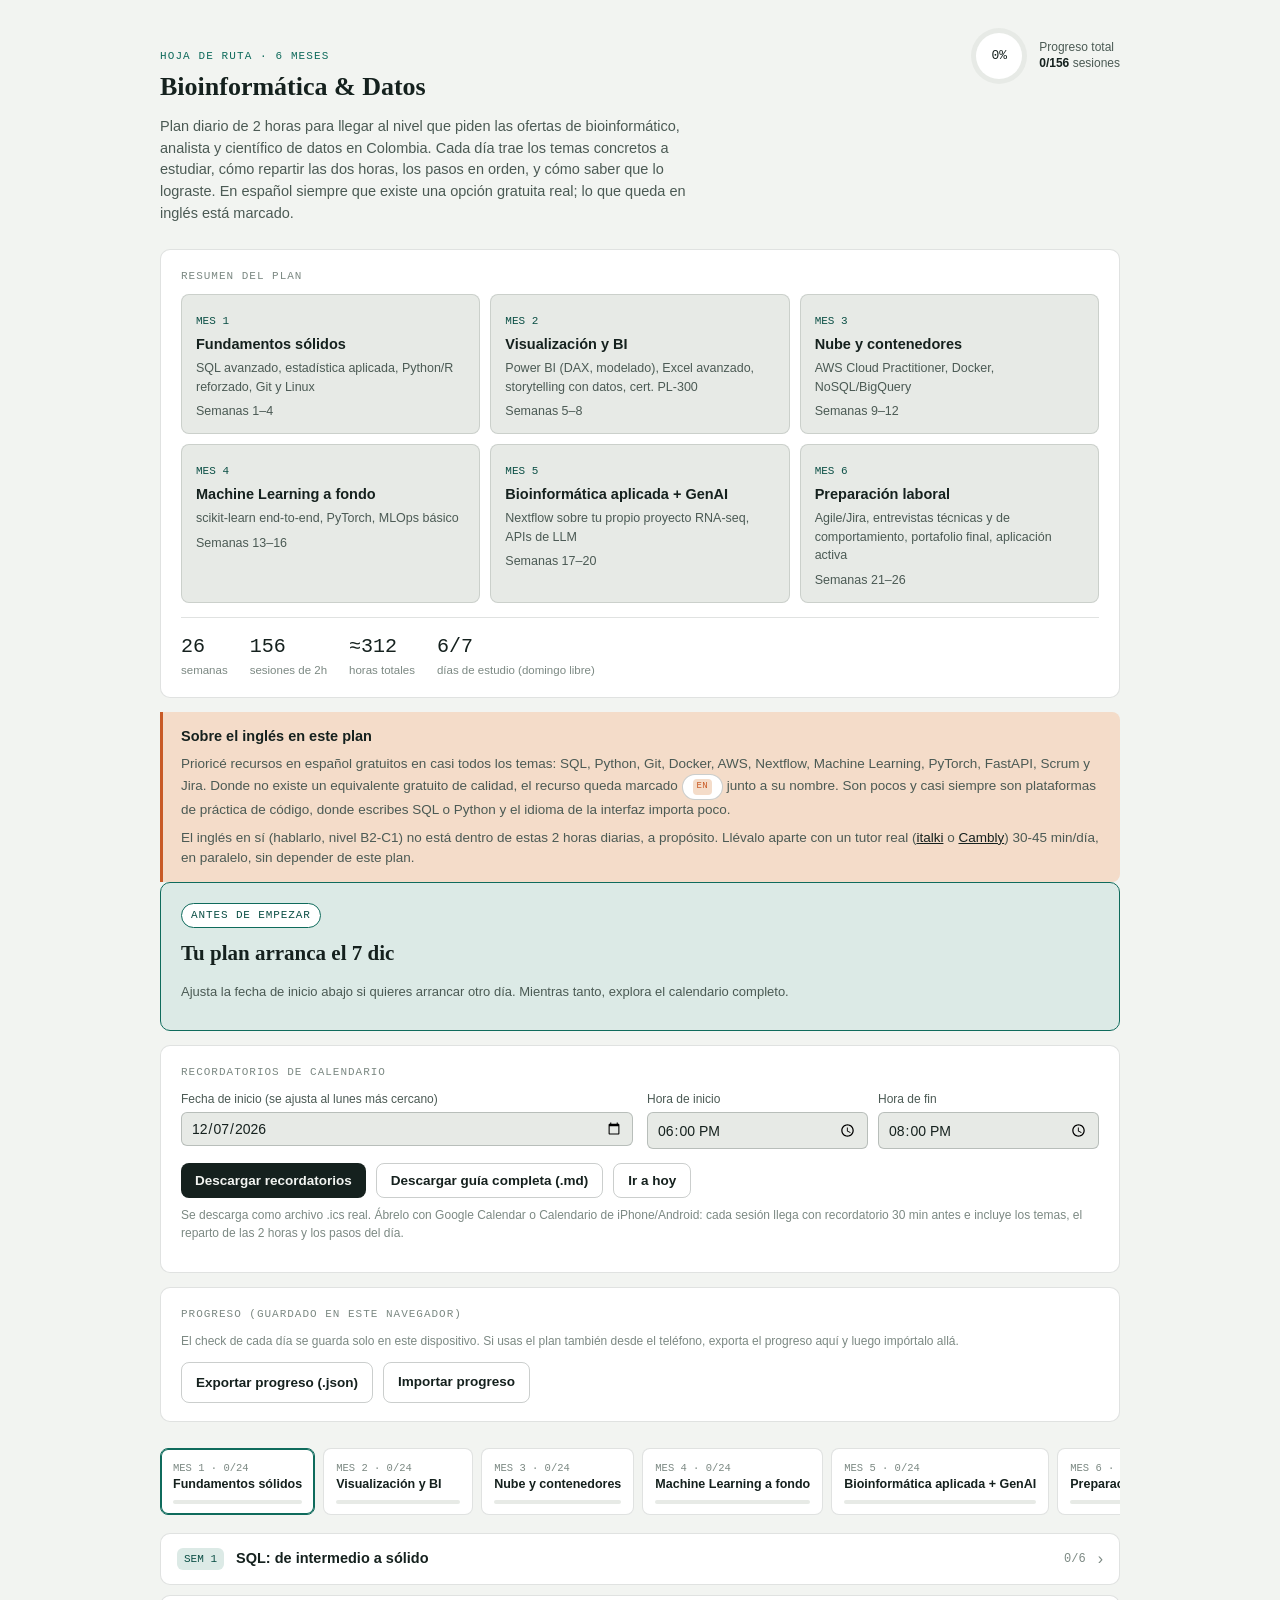
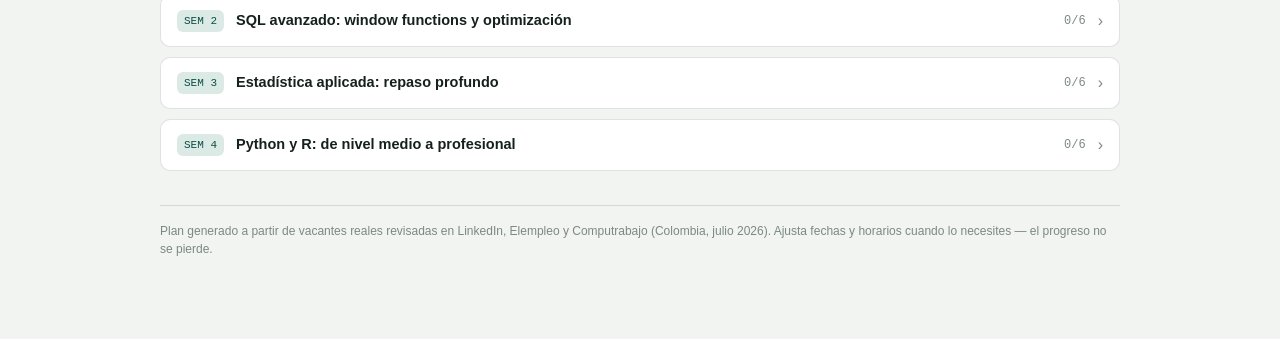
==== commit 2d89339d: "amplio guia de estudio diaria con temas y rubrica" ====
--- a/plan-estudio.html
+++ b/plan-estudio.html
@@ -3,9 +3,9 @@
 <head>
 <meta charset="UTF-8">
 <meta name="viewport" content="width=device-width, initial-scale=1.0">
-<title>Plan de Estudio — Bioinformática &amp; Datos</title>
 <meta name="description" content="Calendario interactivo de 6 meses para estudiar bioinformática y ciencia de datos, 2 horas al día.">
 <meta name="robots" content="noindex, nofollow">
+<title>Plan de Estudio — Bioinformática &amp; Datos</title>
 <style>
 :root{
   --bg:#F2F4F1; --bg-raised:#FFFFFF; --bg-sunken:#E7EAE6;
@@ -13,7 +13,7 @@
   --line:rgba(21,33,30,0.13); --line-strong:rgba(21,33,30,0.22);
   --teal:#0F6B5C; --teal-deep:#0B4F45; --teal-tint:#DCEAE6;
   --amber:#C85A26; --amber-tint:#F4DCC9;
-  --danger:#B23B3B;
+  --violet:#5B4B8A; --violet-tint:#E6E1F0;
   --serif:Georgia,'Iowan Old Style','Noto Serif','Times New Roman',serif;
   --sans:-apple-system,'Segoe UI','Helvetica Neue',Arial,sans-serif;
   --mono:'Cascadia Code','JetBrains Mono',Consolas,'SF Mono',Menlo,monospace;
@@ -27,7 +27,7 @@
     --line:rgba(236,242,239,0.14); --line-strong:rgba(236,242,239,0.24);
     --teal:#3FCBAA; --teal-deep:#2E9B81; --teal-tint:rgba(63,203,170,0.14);
     --amber:#E98A52; --amber-tint:rgba(233,138,82,0.16);
-    --danger:#E07575;
+    --violet:#A99BD4; --violet-tint:rgba(169,155,212,0.15);
     color-scheme:dark;
   }
 }
@@ -37,7 +37,7 @@
   --line:rgba(236,242,239,0.14); --line-strong:rgba(236,242,239,0.24);
   --teal:#3FCBAA; --teal-deep:#2E9B81; --teal-tint:rgba(63,203,170,0.14);
   --amber:#E98A52; --amber-tint:rgba(233,138,82,0.16);
-  --danger:#E07575;
+  --violet:#A99BD4; --violet-tint:rgba(169,155,212,0.15);
   color-scheme:dark;
 }
 :root[data-theme="light"]{
@@ -46,14 +46,14 @@
   --line:rgba(21,33,30,0.13); --line-strong:rgba(21,33,30,0.22);
   --teal:#0F6B5C; --teal-deep:#0B4F45; --teal-tint:#DCEAE6;
   --amber:#C85A26; --amber-tint:#F4DCC9;
-  --danger:#B23B3B;
+  --violet:#5B4B8A; --violet-tint:#E6E1F0;
   color-scheme:light;
 }
 *{box-sizing:border-box;}
 body{background:var(--bg);color:var(--ink);font-family:var(--sans);line-height:1.5;margin:0;}
 h1,h2,h3{font-family:var(--serif);font-weight:700;text-wrap:balance;margin:0;}
-.wrap{max-width:980px;margin:0 auto;padding:28px 20px 80px;}
-code,.mono,.tag,.datebadge,.stat-num{font-family:var(--mono);}
+.wrap{max-width:1000px;margin:0 auto;padding:28px 20px 80px;}
+code,.mono,.stat-num{font-family:var(--mono);}
 
 .topbar{display:flex;align-items:baseline;justify-content:space-between;gap:16px;flex-wrap:wrap;margin-bottom:6px;}
 .brand{display:flex;flex-direction:column;gap:2px;}
@@ -66,28 +66,43 @@
 .ring span{position:relative;font-family:var(--mono);font-size:13px;font-variant-numeric:tabular-nums;}
 .overall-label{font-size:12px;color:var(--ink-soft);line-height:1.3;}
 .overall-label b{color:var(--ink);font-variant-numeric:tabular-nums;}
-
-.subtitle{color:var(--ink-soft);font-size:14.5px;margin:10px 0 24px;max-width:64ch;}
+.subtitle{color:var(--ink-soft);font-size:14.5px;margin:10px 0 24px;max-width:66ch;}
 
 .card{background:var(--bg-raised);border:1px solid var(--line);border-radius:var(--radius);padding:18px 20px;}
 .card + .card{margin-top:14px;}
 .section-label{font-family:var(--mono);font-size:11px;letter-spacing:.09em;text-transform:uppercase;color:var(--ink-faint);margin:0 0 10px;}
 
-.hoy{border:1px solid var(--teal);background:linear-gradient(var(--teal-tint),var(--teal-tint)),var(--bg-raised);position:relative;overflow:hidden;}
+/* bloques de rúbrica */
+.blk{margin:14px 0 0;}
+.blk-head{display:flex;align-items:center;gap:7px;font-family:var(--mono);font-size:10.5px;letter-spacing:.08em;text-transform:uppercase;color:var(--ink-faint);margin-bottom:7px;}
+.blk-head::after{content:"";flex:1;height:1px;background:var(--line);}
+.temas{margin:0;padding-left:19px;display:flex;flex-direction:column;gap:4px;}
+.temas li{font-size:13.4px;color:var(--ink-soft);}
+.temas li::marker{color:var(--teal);}
+.horario{display:flex;flex-direction:column;gap:5px;margin:0;padding:0;list-style:none;}
+.horario li{display:flex;gap:10px;align-items:flex-start;font-size:13.4px;color:var(--ink-soft);}
+.horario .min{flex:none;font-family:var(--mono);font-size:11px;font-variant-numeric:tabular-nums;background:var(--violet-tint);color:var(--violet);border-radius:5px;padding:2px 6px;min-width:52px;text-align:center;}
+.pasos{margin:0;padding-left:19px;display:flex;flex-direction:column;gap:5px;}
+.pasos li{font-size:13.4px;color:var(--ink-soft);}
+.pasos li::marker{color:var(--ink-faint);font-family:var(--mono);font-size:12px;}
+.logro{margin:0;padding:0;list-style:none;display:flex;flex-direction:column;gap:5px;}
+.logro li{display:flex;gap:8px;font-size:13.4px;color:var(--ink-soft);align-items:flex-start;}
+.logro li::before{content:"☐";flex:none;color:var(--teal);font-size:14px;line-height:1.35;}
+
+/* hoy */
+.hoy{border:1px solid var(--teal);background:linear-gradient(var(--teal-tint),var(--teal-tint)),var(--bg-raised);}
 .hoy-chip{display:inline-flex;align-items:center;gap:6px;font-family:var(--mono);font-size:11px;letter-spacing:.08em;text-transform:uppercase;color:var(--teal-deep);background:var(--bg-raised);border:1px solid var(--teal);padding:3px 9px;border-radius:99px;margin-bottom:10px;}
 @media (prefers-color-scheme:dark){.hoy-chip{color:var(--teal);}}
 :root[data-theme="dark"] .hoy-chip{color:var(--teal);}
 .hoy h2{font-size:21px;margin-bottom:4px;}
-.hoy .week-of{font-size:13px;color:var(--ink-soft);margin-bottom:12px;}
-.hoy .why{font-size:14px;color:var(--ink-soft);font-style:italic;margin:0 0 12px;line-height:1.5;}
-.hoy .steps{margin:0 0 14px;padding-left:22px;display:flex;flex-direction:column;gap:7px;}
-.hoy .steps li{font-size:14.5px;padding-left:2px;}
-.hoy-resources{display:flex;flex-wrap:wrap;gap:8px;margin-bottom:14px;}
+.hoy .week-of{font-size:13px;color:var(--ink-soft);margin-bottom:10px;}
+.why{font-size:14px;color:var(--ink-soft);font-style:italic;margin:0 0 4px;line-height:1.55;}
+.hoy-resources{display:flex;flex-wrap:wrap;gap:8px;margin:16px 0 14px;}
 .hoy-mark{display:inline-flex;align-items:center;gap:8px;background:var(--teal);color:#fff;border:none;padding:9px 16px;border-radius:8px;font-size:14px;font-weight:600;cursor:pointer;font-family:var(--sans);}
 .hoy-mark[data-done="true"]{background:var(--ink-faint);}
 .hoy-mark:focus-visible{outline:2px solid var(--amber);outline-offset:2px;}
 
-.res-chip{display:inline-flex;align-items:center;gap:5px;font-size:12.5px;color:var(--teal-deep);background:var(--bg-raised);border:1px solid var(--line-strong);padding:4px 10px;border-radius:99px;text-decoration:none;white-space:nowrap;}
+.res-chip{display:inline-flex;align-items:center;gap:5px;font-size:12.5px;color:var(--teal-deep);background:var(--bg-raised);border:1px solid var(--line-strong);padding:4px 10px;border-radius:99px;text-decoration:none;}
 @media (prefers-color-scheme:dark){.res-chip{color:var(--teal);}}
 :root[data-theme="dark"] .res-chip{color:var(--teal);}
 :root[data-theme="light"] .res-chip{color:var(--teal-deep);}
@@ -99,7 +114,7 @@
 .resumen-item .m-num{font-family:var(--mono);font-size:11px;color:var(--teal-deep);}
 @media (prefers-color-scheme:dark){.resumen-item .m-num{color:var(--teal);}}
 :root[data-theme="dark"] .resumen-item .m-num{color:var(--teal);}
-.resumen-item h3{font-size:14.5px;margin:3px 0 3px;font-family:var(--sans);font-weight:700;}
+.resumen-item h3{font-size:14.5px;margin:3px 0;font-family:var(--sans);font-weight:700;}
 .resumen-item p{font-size:12.5px;color:var(--ink-soft);margin:0;}
 .plan-stats{display:flex;gap:22px;flex-wrap:wrap;margin-top:14px;padding-top:14px;border-top:1px solid var(--line);}
 .stat{display:flex;flex-direction:column;}
@@ -116,7 +131,7 @@
 @media (max-width:640px){.controls-grid{grid-template-columns:1fr;}}
 .field{display:flex;flex-direction:column;gap:4px;margin-bottom:10px;}
 .field label{font-size:12px;color:var(--ink-soft);}
-.field input[type="date"],.field input[type="time"]{font-family:var(--sans);font-size:14px;background:var(--bg-sunken);border:1px solid var(--line-strong);border-radius:6px;padding:7px 9px;color:var(--ink);}
+.field input{font-family:var(--sans);font-size:14px;background:var(--bg-sunken);border:1px solid var(--line-strong);border-radius:6px;padding:7px 9px;color:var(--ink);}
 .btn{display:inline-flex;align-items:center;gap:7px;background:var(--ink);color:var(--bg);border:none;padding:9px 14px;border-radius:8px;font-size:13.5px;font-weight:600;cursor:pointer;font-family:var(--sans);}
 .btn.secondary{background:transparent;color:var(--ink);border:1px solid var(--line-strong);}
 .btn:focus-visible{outline:2px solid var(--amber);outline-offset:2px;}
@@ -144,22 +159,25 @@
 .week.open .wk-chevron{transform:rotate(90deg);}
 .week-body{display:none;border-top:1px solid var(--line);}
 .week.open .week-body{display:block;}
-.week-resources{display:flex;flex-wrap:wrap;gap:7px;padding:12px 16px 0;}
-.day-row{display:flex;gap:12px;padding:14px 16px;border-top:1px solid var(--line);align-items:flex-start;}
-.day-row:first-of-type{border-top:none;margin-top:12px;}
-.day-row.today{background:var(--amber-tint);}
-.day-check{flex:none;width:19px;height:19px;margin-top:2px;accent-color:var(--teal);cursor:pointer;}
-.day-main{flex:1;min-width:0;}
+.week-resources{display:flex;flex-wrap:wrap;gap:7px;padding:12px 16px 4px;}
+
+.day{border-top:1px solid var(--line);}
+.day:first-of-type{border-top:none;}
+.day-head{display:flex;gap:12px;padding:12px 16px;align-items:flex-start;cursor:pointer;}
+.day-head.today{background:var(--amber-tint);}
+.day-check{flex:none;width:19px;height:19px;margin-top:3px;accent-color:var(--teal);cursor:pointer;}
+.day-headmain{flex:1;min-width:0;}
 .day-top{display:flex;align-items:baseline;gap:9px;flex-wrap:wrap;}
 .day-dow{font-family:var(--mono);font-size:11px;color:var(--ink-faint);text-transform:uppercase;letter-spacing:.05em;}
 .day-date{font-family:var(--mono);font-size:11px;color:var(--ink-faint);font-variant-numeric:tabular-nums;}
-.day-title{font-size:14.5px;font-weight:700;}
-.day-row.done .day-title{color:var(--ink-faint);text-decoration:line-through;text-decoration-color:var(--line-strong);}
 .today-flag{font-family:var(--mono);font-size:10px;letter-spacing:.07em;background:var(--amber);color:#fff;padding:2px 6px;border-radius:4px;}
-.day-why{font-size:13px;color:var(--ink-soft);font-style:italic;margin:5px 0 7px;line-height:1.5;}
-.day-steps{margin:0;padding-left:20px;display:flex;flex-direction:column;gap:5px;}
-.day-steps li{font-size:13.3px;color:var(--ink-soft);padding-left:2px;}
-.day-steps li::marker{color:var(--ink-faint);font-family:var(--mono);font-size:12px;}
+.day-title{font-size:14.5px;font-weight:700;margin-top:1px;}
+.day.done .day-title{color:var(--ink-faint);text-decoration:line-through;text-decoration-color:var(--line-strong);}
+.day-chevron{flex:none;color:var(--ink-faint);transition:transform .15s ease;margin-top:2px;}
+.day.open .day-chevron{transform:rotate(90deg);}
+.day-detail{display:none;padding:2px 16px 18px 47px;}
+.day.open .day-detail{display:block;}
+@media (max-width:600px){.day-detail{padding-left:20px;}}
 
 footer.pf{margin-top:34px;padding-top:16px;border-top:1px solid var(--line);font-size:12px;color:var(--ink-faint);}
 a{color:inherit;}
@@ -180,7 +198,7 @@
       <div class="overall-label">Progreso total<br><b id="overall-frac">0/156</b> sesiones</div>
     </div>
   </div>
-  <p class="subtitle">Plan diario de 2 horas para llegar al nivel mínimo que piden las ofertas de bioinformático, analista y científico de datos en Colombia. Cada día trae qué es el tema, en qué orden hacerlo, y dónde aprenderlo — en español siempre que existe una opción gratuita real; lo que queda en inglés está marcado.</p>
+  <p class="subtitle">Plan diario de 2 horas para llegar al nivel que piden las ofertas de bioinformático, analista y científico de datos en Colombia. Cada día trae los temas concretos a estudiar, cómo repartir las dos horas, los pasos en orden, y cómo saber que lo lograste. En español siempre que existe una opción gratuita real; lo que queda en inglés está marcado.</p>
 
   <div class="card" id="resumen-card">
     <p class="section-label">Resumen del plan</p>
@@ -195,8 +213,8 @@
 
   <div class="callout" style="margin-top:14px;">
     <h3>Sobre el inglés en este plan</h3>
-    <p>Prioricé recursos en español reales y gratuitos en casi todos los temas (SQL, Python, Git, Docker, AWS, Nextflow, Machine Learning, PyTorch, FastAPI, Scrum/Jira). Donde no existe un equivalente gratuito de calidad, el recurso queda marcado <span class="res-chip" style="display:inline-flex;vertical-align:middle;"><span class="en-flag">EN</span></span> junto a su nombre — son pocos, y casi siempre son plataformas de práctica de código (donde lo que importa es el código, no el idioma) o documentación oficial puntual.</p>
-    <p>El inglés en sí (hablarlo, nivel B2-C1) no está dentro de estas 2 horas diarias, a propósito — llevalo aparte con un tutor real (<a href="https://www.italki.com" target="_blank" rel="noopener">italki</a> o <a href="https://www.cambly.com" target="_blank" rel="noopener">Cambly</a>) 30-45 min/día, en paralelo, sin depender de este plan.</p>
+    <p>Prioricé recursos en español gratuitos en casi todos los temas: SQL, Python, Git, Docker, AWS, Nextflow, Machine Learning, PyTorch, FastAPI, Scrum y Jira. Donde no existe un equivalente gratuito de calidad, el recurso queda marcado <span class="res-chip" style="vertical-align:middle;"><span class="en-flag">EN</span></span> junto a su nombre. Son pocos y casi siempre son plataformas de práctica de código, donde escribes SQL o Python y el idioma de la interfaz importa poco.</p>
+    <p>El inglés en sí (hablarlo, nivel B2-C1) no está dentro de estas 2 horas diarias, a propósito. Llévalo aparte con un tutor real (<a href="https://www.italki.com" target="_blank" rel="noopener">italki</a> o <a href="https://www.cambly.com" target="_blank" rel="noopener">Cambly</a>) 30-45 min/día, en paralelo, sin depender de este plan.</p>
   </div>
 
   <div class="card hoy" id="hoy-card"></div>
@@ -228,14 +246,14 @@
     </div>
     <p class="hint" id="ics-hint"></p>
     <div id="ics-fallback" style="display:none;">
-      <p class="hint">Copia todo el contenido de aquí abajo y pégalo en un archivo nuevo llamado <code>recordatorios.ics</code>:</p>
+      <p class="hint">Copia el contenido de abajo y pégalo en un archivo llamado <code>recordatorios.ics</code>:</p>
       <textarea class="ics-fallback" id="ics-text" readonly></textarea>
     </div>
   </div>
 
   <div class="card">
     <p class="section-label">Progreso (guardado en este navegador)</p>
-    <p class="hint" style="margin-top:0;">El check de cada día se guarda solo en este dispositivo. Si usas el plan también desde el teléfono, exporta el progreso aquí y luego impórtalo allá para mantenerlos iguales.</p>
+    <p class="hint" style="margin-top:0;">El check de cada día se guarda solo en este dispositivo. Si usas el plan también desde el teléfono, exporta el progreso aquí y luego impórtalo allá.</p>
     <div class="btn-row">
       <button class="btn secondary" id="btn-export">Exportar progreso (.json)</button>
       <label class="btn secondary" style="cursor:pointer;">Importar progreso
@@ -265,283 +283,1234 @@
   {n:6, t:"Preparación laboral", d:"Agile/Jira, entrevistas técnicas y de comportamiento, portafolio final, aplicación activa", w:"Semanas 21–26"},
 ];
 
-const PLAN = [
+/* Semanas 1-6 */
+const PLAN_P1 = [
 {month:1,theme:"SQL: de intermedio a sólido",
  res:[{n:"Curso de SQL en español (freeCodeCamp)",u:"https://www.freecodecamp.org/espanol/news/aprende-sql-curso-desde-cero-en-espanol/"},{n:"SQLZoo (práctica)",u:"https://sqlzoo.net/",en:true},{n:"DataLemur (práctica entrevistas)",u:"https://datalemur.com/",en:true}],
  days:[
- {t:"Filtros y ordenamiento avanzado",why:"WHERE combinado te deja filtrar por varias condiciones a la vez — es la base de cualquier consulta de negocio real.",steps:["Mira la sección de filtros del curso de SQL en español (freeCodeCamp): AND/OR/NOT, IN, BETWEEN, LIKE con comodines.","Practica: en SQLZoo, resuelve el módulo 'SELECT within SELECT' completo (10 ejercicios) — la interfaz es en inglés pero solo escribes código SQL."]},
- {t:"JOINs a fondo",why:"Un JOIN combina datos de dos tablas relacionadas — es lo que más se usa y lo que más se pregunta en entrevistas.",steps:["Antes de programar nada: dibuja en papel los 4 tipos de JOIN (INNER, LEFT, RIGHT, FULL) como diagramas de Venn, para entender qué filas quedan y cuáles se pierden en cada uno.","Luego mira la sección de JOINs del curso de SQL en español y replica los ejemplos.","Practica combinando 2 tablas de un dataset simple hasta que te salga sin mirar la teoría."]},
- {t:"Subconsultas y CTEs",why:"Una CTE (WITH) es una subconsulta con nombre — hace las queries complejas mucho más legibles.",steps:["Mira la sección de subconsultas del curso en español.","Escribe 3 subconsultas simples primero (dentro de un WHERE o SELECT).","Reescribe esas mismas 3 como CTE con WITH y compara — deberían dar el mismo resultado, más ordenado."]},
- {t:"Agregaciones avanzadas",why:"GROUP BY + HAVING es cómo respondes preguntas tipo 'top 5 de X' o 'promedio por categoría'.",steps:["Repasa GROUP BY, HAVING y funciones de agregación (COUNT, SUM, AVG) en el curso en español.","Practica: SQLZoo, módulo 'More SQL' — 8 ejercicios de agregación, en orden."]},
- {t:"Práctica intensiva",why:"Hoy no aprendes teoría nueva — solo repites lo de esta semana hasta que sea automático.",steps:["En StrataScratch, filtro SQL nivel Easy-Medium: resuelve 10 problemas de JOIN + agregación, cronometrado.","Anota las 3 dudas que más se repitan — resuélvelas mañana en tu propio proyecto."]},
- {t:"Proyecto: 15 queries de negocio",why:"Aplicar todo lo de la semana sobre un caso real fija el conocimiento mejor que más ejercicios sueltos.",steps:["Descarga la base de datos de ejemplo Chinook (SQLite) e instálala localmente.","Escribe 15 consultas que respondan preguntas de negocio reales: top clientes, ventas por mes, producto más vendido, etc. — usa JOIN, GROUP BY y al menos una CTE.","Sube el archivo .sql a un repositorio de práctica en tu GitHub."]},
-]},
+ {t:"Filtros y ordenamiento avanzado",
+  why:"Filtrar bien es la base de toda consulta de negocio. Un error de precedencia entre AND y OR cambia el resultado sin dar error, y eso pasa desapercibido en producción.",
+  temas:["Operadores lógicos AND, OR, NOT y su precedencia (por qué necesitas paréntesis)","IN vs. escribir muchos OR encadenados","BETWEEN con números y con fechas (cuidado: incluye los extremos)","LIKE con comodines % y _","IS NULL vs. = NULL (por qué el segundo nunca funciona)","ORDER BY con varias columnas, ASC y DESC combinados","LIMIT y OFFSET para paginar resultados"],
+  bloques:[{m:40,l:"Teoría: mira la sección de filtros del curso en español y toma notas"},{m:60,l:"Práctica: ejercicios en SQLZoo"},{m:20,l:"Cierre: escribe tus propias notas de los operadores que más te costaron"}],
+  steps:["Mira la sección de filtros del curso de SQL en español (freeCodeCamp).","Practica en SQLZoo: resuelve el módulo 'SELECT within SELECT' completo (10 ejercicios). La interfaz es en inglés pero solo escribes código SQL.","Prueba a propósito una consulta con = NULL para ver que devuelve vacío, y corrígela con IS NULL."],
+  logro:["Escribo una consulta con 3 o más condiciones combinadas sin mirar apuntes","Sé explicar por qué (A OR B) AND C no es lo mismo que A OR (B AND C)","Resolví al menos 8 de los 10 ejercicios de SQLZoo"]},
+
+ {t:"JOINs a fondo",
+  why:"El JOIN es la operación más usada en trabajo real y la que más se pregunta en entrevistas. Confundir INNER con LEFT hace que pierdas filas silenciosamente.",
+  temas:["Qué es una clave primaria y una clave foránea (por qué se pueden unir dos tablas)","INNER JOIN: solo las filas que coinciden en ambas tablas","LEFT JOIN: todas las de la izquierda, aunque no tengan pareja","RIGHT JOIN y FULL OUTER JOIN (menos comunes, pero hay que reconocerlos)","Alias de tabla (AS) para no repetir nombres largos","Unir más de dos tablas en una sola consulta","Detectar el error clásico: filas duplicadas por unir con una clave que se repite"],
+  bloques:[{m:25,l:"Papel: dibuja los 4 tipos de JOIN como diagramas de Venn antes de tocar el teclado"},{m:55,l:"Teoría + ejemplos: sección de JOINs del curso en español"},{m:40,l:"Práctica: une 2 y luego 3 tablas de un dataset propio"}],
+  steps:["Antes de programar nada: dibuja en papel los 4 tipos de JOIN (INNER, LEFT, RIGHT, FULL) como diagramas de Venn, y anota qué filas se pierden en cada uno.","Mira la sección de JOINs del curso de SQL en español y replica los ejemplos.","Practica combinando 2 tablas y luego 3, hasta que te salga sin mirar la teoría."],
+  logro:["Explico con mis palabras la diferencia entre INNER y LEFT JOIN","Escribo un JOIN de 3 tablas sin consultar la sintaxis","Reconozco cuándo un JOIN me está duplicando filas y sé por qué"]},
+
+ {t:"Subconsultas y CTEs",
+  why:"Las consultas de negocio reales se vuelven ilegibles rápido. Una CTE (WITH) convierte una consulta anidada imposible de leer en pasos con nombre.",
+  temas:["Subconsulta en el WHERE (filtrar por el resultado de otra consulta)","Subconsulta en el SELECT (traer un valor calculado por fila)","Subconsulta en el FROM (tabla derivada)","Sintaxis WITH: definir una o varias CTEs encadenadas","Cuándo una CTE es más legible que una subconsulta anidada","Diferencia entre IN, EXISTS y JOIN para el mismo problema"],
+  bloques:[{m:45,l:"Teoría: sección de subconsultas del curso en español"},{m:50,l:"Práctica: escribe 3 subconsultas y reescríbelas como CTE"},{m:25,l:"Comparación: verifica que ambas versiones dan el mismo resultado"}],
+  steps:["Mira la sección de subconsultas del curso en español.","Escribe 3 subconsultas simples primero (dentro de un WHERE o un SELECT).","Reescribe esas mismas 3 usando WITH (CTE) y compara: mismo resultado, más legible."],
+  logro:["Escribo una CTE con la sintaxis WITH sin consultarla","Convierto una subconsulta anidada en CTE y verifico que el resultado no cambia","Sé decir en qué caso usaría EXISTS en vez de IN"]},
+
+ {t:"Agregaciones avanzadas",
+  why:"Casi toda pregunta de negocio ('top 5 clientes', 'promedio por mes') es una agregación. El error típico es confundir WHERE con HAVING.",
+  temas:["Funciones de agregación: COUNT, SUM, AVG, MIN, MAX","COUNT(*) vs COUNT(columna) vs COUNT(DISTINCT columna)","GROUP BY con una y con varias columnas","HAVING vs WHERE (uno filtra antes de agrupar, el otro después)","Combinar agregación con JOIN sin duplicar valores","NULLs en agregaciones (AVG ignora nulos, y eso puede engañarte)"],
+  bloques:[{m:40,l:"Teoría: GROUP BY, HAVING y funciones de agregación"},{m:60,l:"Práctica: 8 ejercicios de agregación en SQLZoo"},{m:20,l:"Prueba: compara COUNT(*) contra COUNT(columna) en una tabla con nulos"}],
+  steps:["Repasa GROUP BY, HAVING y funciones de agregación en el curso en español.","Practica en SQLZoo: módulo 'More SQL', 8 ejercicios de agregación, en orden.","Sobre una tabla con valores nulos, compara COUNT(*) contra COUNT(columna) y explica la diferencia."],
+  logro:["Explico cuándo va WHERE y cuándo va HAVING sin dudar","Escribo una consulta que agrupa por 2 columnas y filtra por el resultado agregado","Sé qué hace AVG cuando hay valores nulos en la columna"]},
+
+ {t:"Práctica intensiva",
+  why:"Hoy no entra teoría nueva. El objetivo es repetir bajo presión hasta que la sintaxis salga automática, que es lo que necesitas en una entrevista.",
+  temas:["Repaso combinado: JOIN + GROUP BY + subconsulta en un mismo problema","Lectura rápida del enunciado: identificar qué tablas y qué agrupación pide","Autoevaluación: dónde se te va el tiempo"],
+  bloques:[{m:80,l:"Práctica cronometrada: 10 problemas en StrataScratch"},{m:25,l:"Revisión: compara tus soluciones con las oficiales"},{m:15,l:"Cierre: anota tus 3 errores más repetidos"}],
+  steps:["En StrataScratch, filtro SQL nivel Easy-Medium: resuelve 10 problemas de JOIN + agregación, cronometrando cada uno.","Revisa la solución oficial de cada uno, incluso de los que resolviste bien.","Anota las 3 dudas o errores que más se repitan — los resuelves mañana en tu propio proyecto."],
+  logro:["Resolví 10 problemas y revisé la solución de todos","Tengo escrita una lista de mis 3 errores más frecuentes","Resuelvo un problema de dificultad media en menos de 10 minutos"]},
+
+ {t:"Proyecto: 15 queries de negocio",
+  why:"Aplicar la semana entera sobre una base real fija el conocimiento mucho mejor que más ejercicios sueltos, y te deja algo que mostrar.",
+  temas:["Instalar y conectarse a una base de datos local (SQLite)","Explorar un esquema desconocido: qué tablas hay y cómo se relacionan","Traducir una pregunta de negocio a una consulta SQL","Documentar consultas con comentarios para que otro las entienda"],
+  bloques:[{m:25,l:"Preparación: descarga e instala la base Chinook, explora sus tablas"},{m:70,l:"Desarrollo: escribe las 15 consultas"},{m:25,l:"Cierre: documenta y sube a GitHub"}],
+  steps:["Descarga la base de datos de ejemplo Chinook (SQLite) e instálala localmente.","Escribe 15 consultas que respondan preguntas de negocio reales (top clientes, ventas por mes, producto más vendido), usando JOIN, GROUP BY y al menos una CTE.","Sube el archivo .sql comentado a un repositorio de práctica en tu GitHub."],
+  logro:["Tengo 15 consultas que corren sin errores","Al menos 5 combinan JOIN con agregación, y al menos 1 usa CTE","El archivo está en GitHub con comentarios que explican qué responde cada consulta"]},
+]},
+
 {month:1,theme:"SQL avanzado: window functions y optimización",
  res:[{n:"Funciones de ventana — curso interactivo en español",u:"https://learnsql.es/curso/funciones-ventana/"},{n:"Documentación PostgreSQL (referencia)",u:"https://www.postgresql.org/docs/current/functions-window.html",en:true}],
  days:[
- {t:"Window functions I",why:"Una window function calcula sobre un grupo de filas sin colapsarlas en una sola, a diferencia de GROUP BY — por eso puedes ver 'puesto en el ranking' fila por fila.",steps:["Curso de funciones de ventana en español: módulos de ROW_NUMBER, RANK y DENSE_RANK.","Practica cada una sobre tu base Chinook y compara qué diferencia hay entre las tres."]},
- {t:"Window functions II",why:"LAG/LEAD comparan una fila con la anterior/siguiente — típico para 'cuánto cambió respecto al mes pasado'.",steps:["Continúa el curso en español: LAG, LEAD y SUM/AVG con OVER (PARTITION BY).","Practica: 6 ejercicios de window functions en StrataScratch (en inglés, pero el patrón ya lo conoces del curso de hoy)."]},
- {t:"CTEs recursivas y vistas",why:"Una vista guarda una consulta con nombre para reutilizarla — útil cuando repites la misma lógica varias veces.",steps:["Busca en la documentación de Postgres la sección WITH RECURSIVE y prueba el ejemplo oficial (es en inglés, pero el código SQL se lee igual en cualquier idioma).","Crea 2 vistas (CREATE VIEW) reutilizables sobre tu base Chinook."]},
- {t:"Rendimiento: EXPLAIN e índices",why:"EXPLAIN te muestra cómo la base de datos ejecuta tu consulta — clave para saber por qué algo es lento.",steps:["Corre EXPLAIN ANALYZE sobre 3 de tus queries más lentas de esta semana.","Crea un índice sobre la columna que más filtras y vuelve a correr EXPLAIN — compara el plan antes/después."]},
- {t:"Fechas y series temporales",why:"Casi todo reporte de negocio agrupa por fecha (mes, trimestre, año) — es su propia habilidad dentro de SQL.",steps:["Practica DATE_TRUNC, EXTRACT y diferencias de fechas sobre una tabla con timestamps.","StrataScratch: 6 ejercicios filtrados por el tema 'Dates'."]},
- {t:"Proyecto: reporte optimizado",why:"Cerrar la semana rehaciendo tu propio trabajo con lo nuevo demuestra que de verdad lo aprendiste.",steps:["Recrea las 5 preguntas de negocio de la semana pasada, esta vez usando window functions.","Sube el .sql final a tu repo de práctica en GitHub.","Nota: muchas empresas en Colombia usan SQL Server, no Postgres — dedica 5 minutos a ver las diferencias clave (TOP en vez de LIMIT, GETDATE(), ISNULL) para no sorprenderte en una entrevista."]},
-]},
+ {t:"Window functions I: rankings",
+  why:"Una window function calcula sobre un grupo de filas sin colapsarlas, a diferencia de GROUP BY. Por eso puedes ver el puesto de cada fila en un ranking sin perder el detalle.",
+  temas:["Diferencia conceptual entre GROUP BY y OVER()","Sintaxis básica: función OVER (PARTITION BY ... ORDER BY ...)","ROW_NUMBER: numeración única, sin empates","RANK: deja huecos cuando hay empate (1,1,3)","DENSE_RANK: no deja huecos (1,1,2)","NTILE para dividir en cuartiles o deciles","Patrón clásico de entrevista: obtener el top N por grupo"],
+  bloques:[{m:45,l:"Teoría: módulos de ROW_NUMBER, RANK y DENSE_RANK del curso en español"},{m:50,l:"Práctica: aplica las tres sobre tu base Chinook y compara resultados"},{m:25,l:"Reto: resuelve 'el producto más vendido por cada país'"}],
+  steps:["Curso de funciones de ventana en español: módulos de ROW_NUMBER, RANK y DENSE_RANK.","Aplica las tres sobre la misma consulta en tu base Chinook y compara qué cambia en los empates.","Resuelve el patrón clásico: 'el top 3 de productos por cada categoría' usando ROW_NUMBER dentro de una CTE."],
+  logro:["Explico la diferencia entre ROW_NUMBER, RANK y DENSE_RANK con un ejemplo de empate","Escribo una consulta de 'top N por grupo' sin consultar la sintaxis","Entiendo qué hace PARTITION BY y en qué se parece a GROUP BY"]},
+
+ {t:"Window functions II: comparar filas",
+  why:"LAG y LEAD comparan una fila con la anterior o la siguiente. Es como se calcula 'cuánto creció respecto al mes pasado', la pregunta de negocio más común que existe.",
+  temas:["LAG: traer el valor de la fila anterior","LEAD: traer el valor de la fila siguiente","Calcular variación absoluta y porcentual entre periodos","SUM() OVER (ORDER BY ...) para acumulados corridos","AVG() OVER con marco de ventana (media móvil)","ROWS BETWEEN: definir el marco de la ventana","Qué pasa en la primera fila con LAG (el NULL y cómo manejarlo con COALESCE)"],
+  bloques:[{m:45,l:"Teoría: LAG, LEAD y agregaciones con OVER en el curso en español"},{m:50,l:"Práctica: calcula variación mes a mes sobre datos de ventas"},{m:25,l:"Práctica extra: 6 ejercicios en StrataScratch"}],
+  steps:["Continúa el curso en español: LAG, LEAD y SUM/AVG con OVER (PARTITION BY).","Calcula sobre tu base la variación porcentual de ventas mes a mes usando LAG.","Practica 6 ejercicios de window functions en StrataScratch (en inglés, pero el patrón ya lo viste hoy)."],
+  logro:["Calculo una variación porcentual entre periodos usando LAG","Sé construir un total acumulado con SUM() OVER","Manejo el NULL de la primera fila sin que rompa el cálculo"]},
+
+ {t:"CTEs recursivas y vistas",
+  why:"Una vista guarda una consulta con nombre para reutilizarla. Las CTEs recursivas resuelven jerarquías (organigramas, árboles de categorías) que de otro modo son imposibles en SQL plano.",
+  temas:["CREATE VIEW: guardar una consulta como si fuera una tabla","Cuándo una vista ayuda y cuándo esconde complejidad","Vista vs. tabla materializada (diferencia de rendimiento)","WITH RECURSIVE: estructura de caso base + paso recursivo","Casos típicos: jerarquía de empleados, árbol de categorías","Riesgo de recursión infinita y cómo limitarla"],
+  bloques:[{m:35,l:"Teoría: vistas — crea, consulta y elimina una"},{m:50,l:"Teoría + práctica: WITH RECURSIVE con el ejemplo oficial de Postgres"},{m:35,l:"Aplicación: crea 2 vistas reutilizables sobre tu base"}],
+  steps:["Crea, consulta y elimina una vista simple para entender el ciclo completo.","Busca en la documentación de Postgres la sección WITH RECURSIVE y ejecuta el ejemplo oficial (es en inglés, pero el código SQL se lee igual).","Crea 2 vistas reutilizables sobre tu base Chinook que encapsulen consultas que ya escribiste."],
+  logro:["Creo una vista y la consulto como si fuera una tabla","Ejecuto una CTE recursiva y entiendo cuál es el caso base","Sé explicar cuándo una vista ayuda a la legibilidad"]},
+
+ {t:"Rendimiento: EXPLAIN e índices",
+  why:"En una entrevista técnica pueden mostrarte una consulta lenta y preguntarte cómo la mejorarías. EXPLAIN es la herramienta que responde eso con datos, no con intuición.",
+  temas:["Qué es un plan de ejecución y cómo leerlo de adentro hacia afuera","EXPLAIN vs EXPLAIN ANALYZE (estimado vs. real)","Sequential scan vs. index scan (por qué uno es lento)","Qué es un índice y sobre qué columnas conviene crearlo","Costo de un índice: acelera lecturas, ralentiza escrituras","Errores comunes: SELECT *, funciones sobre la columna filtrada"],
+  bloques:[{m:35,l:"Teoría: qué es un plan de ejecución y cómo se lee"},{m:50,l:"Práctica: corre EXPLAIN ANALYZE sobre 3 consultas tuyas"},{m:35,l:"Experimento: crea un índice y compara el plan antes/después"}],
+  steps:["Corre EXPLAIN ANALYZE sobre 3 de tus consultas más lentas de esta semana y anota el tiempo.","Identifica cuáles hacen sequential scan sobre tablas grandes.","Crea un índice sobre la columna que más filtras, vuelve a correr EXPLAIN y compara el plan y el tiempo."],
+  logro:["Leo un plan de ejecución e identifico si usa índice o no","Creé un índice y medí la mejora real en tiempo","Sé nombrar 2 razones por las que una consulta puede estar lenta"]},
+
+ {t:"Fechas y series temporales",
+  why:"Casi todo reporte agrupa por fecha. El manejo de fechas tiene su propia sintaxis y sus propias trampas (zonas horarias, meses incompletos).",
+  temas:["Tipos DATE, TIME, TIMESTAMP y su diferencia","DATE_TRUNC para agrupar por día, mes, trimestre o año","EXTRACT para sacar el año, mes o día de la semana","Restar fechas: intervalos y diferencia en días","Generar series de fechas para rellenar periodos sin datos","Zonas horarias: por qué un reporte puede desfasarse un día","Comparar el mismo periodo del año anterior"],
+  bloques:[{m:40,l:"Teoría: DATE_TRUNC, EXTRACT y aritmética de fechas"},{m:50,l:"Práctica: 6 ejercicios de fechas en StrataScratch"},{m:30,l:"Aplicación: agrupa tus ventas por mes y por trimestre"}],
+  steps:["Practica DATE_TRUNC, EXTRACT y diferencias de fechas sobre una tabla con timestamps.","StrataScratch: 6 ejercicios filtrados por el tema 'Dates'.","Sobre tu base, genera un reporte agrupado por mes y otro por trimestre, y verifica que los totales cuadren."],
+  logro:["Agrupo por mes y por trimestre sin buscar la sintaxis","Calculo la diferencia en días entre dos fechas","Sé por qué un reporte puede mostrar una fecha corrida por zona horaria"]},
+
+ {t:"Proyecto: reporte optimizado",
+  why:"Rehacer tu propio trabajo de la semana pasada con herramientas nuevas demuestra progreso real, y es una gran historia para una entrevista.",
+  temas:["Refactorizar una consulta: mismo resultado, mejor forma","Elegir entre subconsulta, CTE y window function para el mismo problema","Diferencias de dialecto: PostgreSQL vs SQL Server","Documentar decisiones técnicas en un README"],
+  bloques:[{m:60,l:"Desarrollo: recrea las 5 preguntas de negocio con window functions"},{m:30,l:"Comparación: mide el rendimiento de la versión nueva vs. la vieja"},{m:30,l:"Cierre: documenta, sube a GitHub y revisa diferencias de SQL Server"}],
+  steps:["Recrea las 5 preguntas de negocio de la semana pasada, esta vez usando window functions.","Compara el tiempo de ejecución entre tu versión vieja y la nueva.","Sube el .sql final a tu repo de práctica. Dedica 5 minutos a ver las diferencias clave de SQL Server (TOP en vez de LIMIT, GETDATE(), ISNULL), porque muchas empresas en Colombia lo usan."],
+  logro:["Las 5 consultas nuevas dan el mismo resultado que las originales","Sé justificar por qué elegí window function en vez de subconsulta en cada caso","Reconozco 3 diferencias de sintaxis entre PostgreSQL y SQL Server"]},
+]},
+
 {month:1,theme:"Estadística aplicada: repaso profundo",
  res:[{n:"Khan Academy — Estadística (español)",u:"https://es.khanacademy.org/math/statistics-probability"},{n:"StatQuest (YouTube, con subtítulos en español)",u:"https://www.youtube.com/@statquest",en:true}],
  days:[
- {t:"Distribuciones y TCL",why:"El Teorema Central del Límite es la razón por la que podemos hacer inferencia estadística confiable a partir de muestras.",steps:["Khan Academy: módulo de distribuciones de probabilidad (ya en español).","StatQuest: activa subtítulos en español y mira el video del Teorema Central del Límite.","Escribe en tus palabras por qué importa para hacer inferencia — si no puedes explicarlo simple, repite el video."]},
- {t:"Pruebas de hipótesis I",why:"Un t-test te dice si la diferencia entre dos grupos es real o es solo azar.",steps:["StatQuest (subtítulos en español): playlist de Hypothesis Testing, enfócate en el t-test.","Aplica un t-test sobre tu propio dataset de bioestadística ya publicado y compara con lo que ya habías encontrado."]},
- {t:"Pruebas de hipótesis II",why:"Chi-cuadrado y ANOVA son las versiones de 'diferencia entre grupos' para datos categóricos y para más de dos grupos.",steps:["StatQuest: Chi-square test y ANOVA (subtítulos en español).","Khan Academy: ejercicios de chi-cuadrado en español."]},
- {t:"A/B testing",why:"El A/B testing es cómo las empresas de datos deciden si un cambio funcionó — mismo principio del t-test, aplicado a producto.",steps:["Investiga (StatQuest + artículos) qué es tamaño de muestra, poder estadístico y p-valor en el contexto de un experimento A/B.","Diseña por escrito un experimento A/B ficticio para un producto de salud digital: qué mides, cuál es tu hipótesis, cuántos usuarios necesitas."]},
- {t:"Diseño de experimentos y causalidad",why:"Correlación no es causalidad — entender variables de confusión es lo que separa un análisis ingenuo de uno confiable, y es justo lo que te van a preguntar en una entrevista de analista.",steps:["Investiga (artículos + StatQuest) la diferencia entre correlación, causalidad y variables de confusión.","Diseña por escrito un experimento controlado para un caso de salud digital, identificando 2-3 posibles sesgos que podrían arruinar tu conclusión."]},
- {t:"Práctica integradora",why:"Cerrar la semana metiendo esto en un proyecto real tuyo, no uno de ejemplo.",steps:["En tu repo bioestadistica-expresion-genica, aplica y documenta 3 pruebas estadísticas nuevas que no usaste en el análisis original.","Agrégalas como una sección nueva en el README."]},
-]},
+ {t:"Distribuciones y Teorema Central del Límite",
+  why:"El Teorema Central del Límite es la razón por la que podemos confiar en una muestra para hablar de una población entera. Es el cimiento de todo lo demás.",
+  temas:["Distribución normal: media, desviación estándar, regla 68-95-99.7","Distribución binomial y de Poisson (cuándo aparece cada una)","Diferencia entre distribución de la población y distribución muestral","Teorema Central del Límite: por qué la media muestral tiende a normal","Error estándar vs. desviación estándar (se confunden mucho)","Intervalos de confianza: qué significa realmente un 95%"],
+  bloques:[{m:45,l:"Teoría: módulo de distribuciones de Khan Academy en español"},{m:40,l:"Video: Teorema Central del Límite en StatQuest con subtítulos"},{m:35,l:"Cierre: escribe con tus palabras por qué el TCL importa"}],
+  steps:["Khan Academy: módulo de distribuciones de probabilidad (ya en español).","StatQuest: activa subtítulos en español y mira el video del Teorema Central del Límite.","Escribe en tus palabras por qué el TCL permite hacer inferencia. Si no puedes explicarlo simple, repite el video."],
+  logro:["Explico el Teorema Central del Límite sin fórmulas, en 3 frases","Distingo error estándar de desviación estándar","Sé qué significa exactamente 'intervalo de confianza del 95%'"]},
+
+ {t:"Pruebas de hipótesis I: t-test",
+  why:"El t-test responde la pregunta más común en análisis: '¿esta diferencia entre dos grupos es real o es azar?'. Ya lo usaste en tu proyecto de bioestadística, hoy lo entiendes a fondo.",
+  temas:["Hipótesis nula y alternativa: cómo se plantean","p-valor: qué es y qué NO es (no es la probabilidad de que la hipótesis sea falsa)","Nivel de significancia alfa y por qué 0.05 es arbitrario","t-test de una muestra, de dos muestras independientes, y pareado","Supuestos del t-test: normalidad y homogeneidad de varianzas","Error tipo I y tipo II"],
+  bloques:[{m:45,l:"Video: playlist de Hypothesis Testing y t-test en StatQuest"},{m:45,l:"Práctica: aplica un t-test sobre tu dataset de bioestadística"},{m:30,l:"Análisis: verifica los supuestos antes de confiar en el resultado"}],
+  steps:["StatQuest (subtítulos en español): playlist de Hypothesis Testing, enfocándote en el t-test.","Aplica un t-test sobre tu propio dataset de bioestadística ya publicado y compara con lo que encontraste originalmente.","Verifica los supuestos (normalidad con Shapiro-Wilk, que ya conoces) antes de dar el resultado por válido."],
+  logro:["Explico qué es un p-valor sin caer en la definición incorrecta","Aplico un t-test y verifico sus supuestos antes de interpretarlo","Distingo cuándo usar t-test pareado y cuándo independiente"]},
+
+ {t:"Pruebas de hipótesis II: chi-cuadrado y ANOVA",
+  why:"El t-test solo compara dos grupos numéricos. Chi-cuadrado y ANOVA cubren los otros dos casos que aparecen todo el tiempo: datos categóricos y más de dos grupos.",
+  temas:["Chi-cuadrado de independencia: relación entre dos variables categóricas","Tabla de contingencia: frecuencias observadas vs. esperadas","ANOVA de un factor: comparar la media de 3 o más grupos","Por qué no se puede hacer muchos t-tests en vez de un ANOVA (inflación del error)","Pruebas post-hoc (Tukey) para saber qué grupo difiere","Alternativas no paramétricas: Mann-Whitney y Kruskal-Wallis"],
+  bloques:[{m:45,l:"Videos: Chi-square test y ANOVA en StatQuest"},{m:40,l:"Práctica: ejercicios de chi-cuadrado en Khan Academy"},{m:35,l:"Aplicación: corre un ANOVA sobre datos propios"}],
+  steps:["StatQuest: Chi-square test y ANOVA (con subtítulos en español).","Khan Academy: ejercicios de chi-cuadrado en español.","Corre un ANOVA sobre un dataset propio con 3 o más grupos e interpreta el resultado."],
+  logro:["Sé elegir entre t-test, ANOVA y chi-cuadrado según el tipo de dato","Explico por qué hacer 5 t-tests seguidos infla el error","Conozco la alternativa no paramétrica de cada prueba"]},
+
+ {t:"A/B testing",
+  why:"El A/B testing es cómo las empresas de producto deciden si un cambio funcionó. Es el mismo t-test que ya sabes, pero con vocabulario de negocio: eso es lo que se pregunta en entrevistas de analista.",
+  temas:["Estructura de un experimento: grupo control y grupo tratamiento","Aleatorización: por qué es lo que permite hablar de causalidad","Métrica primaria vs. métricas secundarias","Tamaño de muestra y cálculo previo (power analysis)","Poder estadístico: probabilidad de detectar un efecto que sí existe","Peeking: por qué mirar el resultado antes de tiempo invalida el test","Significancia estadística vs. relevancia práctica"],
+  bloques:[{m:45,l:"Teoría: tamaño de muestra, poder estadístico y p-valor en experimentos"},{m:45,l:"Diseño: escribe un experimento A/B completo para un caso de salud digital"},{m:30,l:"Crítica: identifica qué podría invalidar tu propio diseño"}],
+  steps:["Investiga (StatQuest + artículos) qué son tamaño de muestra, poder estadístico y p-valor en el contexto de un experimento A/B.","Diseña por escrito un experimento A/B para un producto de salud digital: qué mides, cuál es tu hipótesis, cuántos usuarios necesitas y cuánto tiempo lo dejas correr.","Revisa tu propio diseño buscando fallas: ¿qué pasaría si miras el resultado al segundo día?"],
+  logro:["Diseño un A/B test completo con métrica, hipótesis y tamaño de muestra","Explico qué es el poder estadístico y por qué importa","Distingo un resultado estadísticamente significativo de uno prácticamente relevante"]},
+
+ {t:"Diseño de experimentos y causalidad",
+  why:"'Correlación no es causalidad' se repite mucho y se entiende poco. Saber identificar una variable de confusión es lo que separa un análisis confiable de uno ingenuo, y sale en entrevistas.",
+  temas:["Correlación, causalidad y el error de confundirlas","Variable de confusión: qué es y cómo detectarla","Sesgo de selección: cuando tu muestra no representa la población","Paradoja de Simpson: cuando la tendencia se invierte al agrupar","Experimento controlado vs. estudio observacional","Estrategias de control: aleatorización, estratificación, ajuste por covariables","Por qué en datos clínicos esto es especialmente crítico"],
+  bloques:[{m:45,l:"Teoría: correlación vs. causalidad, confusores y paradoja de Simpson"},{m:45,l:"Diseño: experimento controlado para un caso de salud digital"},{m:30,l:"Crítica: identifica 2-3 sesgos que arruinarían tu conclusión"}],
+  steps:["Investiga (artículos + StatQuest) la diferencia entre correlación, causalidad y variables de confusión. Busca específicamente la paradoja de Simpson con un ejemplo.","Diseña por escrito un experimento controlado para un caso de salud digital.","Identifica 2-3 posibles sesgos o confusores que podrían arruinar tu conclusión, y cómo los controlarías."],
+  logro:["Doy un ejemplo propio de variable de confusión en datos clínicos","Explico la paradoja de Simpson con un caso concreto","Sé nombrar 2 formas de controlar un confusor en el diseño"]},
+
+ {t:"Práctica integradora",
+  why:"Cerrar la semana metiendo lo aprendido en un proyecto tuyo, no en un ejemplo de curso, es lo que lo convierte en portafolio.",
+  temas:["Selección de la prueba estadística correcta según el tipo de dato","Reporte de resultados: estadístico, p-valor, tamaño del efecto e interpretación","Documentación reproducible en R Markdown"],
+  bloques:[{m:70,l:"Desarrollo: aplica 3 pruebas nuevas a tu repo de bioestadística"},{m:30,l:"Interpretación: escribe qué significa cada resultado en lenguaje claro"},{m:20,l:"Cierre: agrega la sección al README y sube los cambios"}],
+  steps:["En tu repo bioestadistica-expresion-genica, aplica y documenta 3 pruebas estadísticas nuevas que no usaste en el análisis original.","Para cada una reporta: el estadístico, el p-valor, el tamaño del efecto y qué significa en lenguaje claro.","Agrégalas como una sección nueva en el README y haz commit."],
+  logro:["Tengo 3 pruebas nuevas documentadas en mi repositorio","Cada resultado tiene una interpretación en lenguaje no técnico","Los cambios están commiteados y subidos a GitHub"]},
+]},
+
 {month:1,theme:"Python y R: de nivel medio a profesional",
  res:[{n:"Curso de Python y Pandas en español (YouTube)",u:"https://www.youtube.com/playlist?list=PLVs9JdE6ZZh0RBT7lIPxUkcTmAUhMEimn"},{n:"Curso de Git y GitHub en español (freeCodeCamp)",u:"https://www.freecodecamp.org/espanol/news/aprende-git-y-github-curso-desde-cero"},{n:"R for Data Science (referencia)",u:"https://r4ds.hadley.nz/",en:true}],
  days:[
- {t:"Python orientado a objetos",why:"Una clase te deja empaquetar datos + funciones juntos — útil para no repetir el mismo código en cada script.",steps:["Repasa funciones y clases básicas de Python (cualquier sección de introducción a POO del curso en español que tengas a mano).","Refactoriza un script tuyo existente (por ejemplo del proyecto de ML) usando al menos una clase propia."]},
- {t:"Pandas avanzado",why:"merge y pivot_table son las dos operaciones de pandas que más se usan en trabajo real y menos se enseñan a fondo al inicio.",steps:["Curso de Pandas en español: mira los módulos de merge, pivot_table y groupby con más de un nivel.","Aplica merge y pivot_table sobre un dataset de un proyecto tuyo anterior."]},
- {t:"Buenas prácticas Python",why:"Un entorno virtual evita que las dependencias de un proyecto rompan las de otro — y los tests simples te avisan si rompiste algo sin darte cuenta.",steps:["Aprende qué es un entorno virtual (venv) y cómo crear uno.","Instala pytest y escribe 5 tests simples para funciones de un script tuyo."]},
- {t:"R con tidyverse avanzado",why:"purrr te deja aplicar la misma función a muchos elementos sin copiar y pegar código — el equivalente en R de automatizar lo repetitivo.",steps:["R for Data Science: capítulos de funciones propias e iteración con purrr (en inglés, pero el código R es igual; apóyate en el traductor del navegador para el texto si lo necesitas).","Reescribe una parte repetitiva de tu Rmd de bioestadística como una función propia."]},
- {t:"Git y GitHub avanzado",why:"Una rama (branch) te deja probar cambios sin arriesgar tu código que ya funciona — así trabaja cualquier equipo real.",steps:["Curso de Git y GitHub en español (freeCodeCamp): mira la parte de ramas y Pull Requests.","Practica: crea una rama, haz un cambio, y ábrete un Pull Request a ti mismo en un repo de prueba, para ver el flujo completo."]},
- {t:"Linux y Bash esencial",why:"Vas a necesitar una terminal Linux para Docker y Nextflow más adelante — mejor instalarla ya y perderle el miedo con calma.",steps:["Si usas Windows: instala WSL2 (Windows Subsystem for Linux) hoy — es el entorno que vas a usar para Docker (semana 11) y Nextflow (semana 17), que no corren nativos en Windows.","Aprende los comandos básicos de terminal: cd, ls, mv, cp, mkdir (busca 'comandos básicos de Linux en español' si quieres un repaso rápido).","Escribe un script .sh simple que organice archivos de una carpeta por extensión."]},
-]},
+ {t:"Python orientado a objetos",
+  why:"Pasar de scripts sueltos a código organizado en clases es lo que distingue un nivel medio de uno profesional, y es lo que te van a revisar si miran tu GitHub.",
+  temas:["Clase, objeto, atributo y método: el vocabulario base","__init__ y el parámetro self","Métodos de instancia vs. métodos estáticos","Encapsulamiento: atributos privados por convención (_nombre)","Cuándo una clase ayuda y cuándo una función basta","Módulos: separar el código en varios archivos e importarlos"],
+  bloques:[{m:45,l:"Teoría: clases, objetos, __init__ y self"},{m:55,l:"Práctica: refactoriza un script tuyo usando una clase"},{m:20,l:"Cierre: verifica que el script refactorizado da el mismo resultado"}],
+  steps:["Repasa clases y objetos en Python: qué es __init__, qué es self, cómo se crea una instancia.","Refactoriza un script tuyo existente (por ejemplo del proyecto de ML) usando al menos una clase propia.","Corre el script refactorizado y confirma que el resultado es idéntico al original."],
+  logro:["Escribo una clase con __init__ y métodos sin consultar sintaxis","Refactoricé un script propio a clases y produce el mismo resultado","Sé justificar por qué usé una clase en vez de funciones sueltas"]},
+
+ {t:"Pandas avanzado",
+  why:"merge y pivot_table son las dos operaciones que más se usan en trabajo real de datos y las que menos se enseñan a fondo en cursos introductorios.",
+  temas:["merge: los tipos de unión (inner, left, outer) y su equivalencia con SQL JOIN","concat vs merge (apilar vs. unir por clave)","groupby con múltiples columnas y múltiples agregaciones (agg)","pivot_table: filas, columnas, valores y función de agregación","melt: pasar de formato ancho a largo","apply vs. operaciones vectorizadas (por qué apply es lento)","Manejo de índices: set_index, reset_index"],
+  bloques:[{m:45,l:"Teoría: merge, groupby avanzado y pivot_table en el curso en español"},{m:55,l:"Práctica: aplica las tres sobre un dataset de un proyecto tuyo"},{m:20,l:"Comparación: reescribe un apply como operación vectorizada y mide el tiempo"}],
+  steps:["Curso de Pandas en español: módulos de merge, pivot_table y groupby con varios niveles.","Aplica merge, groupby con agg, y pivot_table sobre un dataset de un proyecto tuyo anterior.","Toma un apply que tengas y reescríbelo como operación vectorizada; mide la diferencia de tiempo."],
+  logro:["Uso merge con los 3 tipos de unión y sé cuál equivale a cada JOIN de SQL","Construyo una pivot_table sin consultar la documentación","Entiendo por qué apply es más lento que una operación vectorizada"]},
+
+ {t:"Buenas prácticas de Python",
+  why:"Un entorno virtual evita que las dependencias de un proyecto rompan las de otro. Los tests te avisan si rompiste algo. Ambas cosas se esperan de un profesional, no de un estudiante.",
+  temas:["Entornos virtuales: crear, activar y desactivar un venv","requirements.txt: congelar y reinstalar dependencias","Estructura estándar de un proyecto Python (src, tests, README)","pytest: escribir un test, ejecutarlo, leer el resultado","Assert y casos borde: qué vale la pena testear","PEP 8: convenciones de nombres y formato","Type hints básicos (para qué sirven)"],
+  bloques:[{m:40,l:"Teoría + práctica: crea un venv y genera un requirements.txt"},{m:50,l:"Práctica: instala pytest y escribe 5 tests para funciones tuyas"},{m:30,l:"Cierre: organiza un proyecto tuyo con la estructura estándar"}],
+  steps:["Crea un entorno virtual (venv) para un proyecto tuyo, actívalo y genera su requirements.txt.","Instala pytest y escribe 5 tests simples para funciones de un script tuyo, incluyendo al menos un caso borde.","Reorganiza ese proyecto con la estructura estándar de carpetas y agrega un README."],
+  logro:["Creo y activo un entorno virtual sin consultar los comandos","Tengo 5 tests que corren con pytest y pasan","Mi proyecto tiene requirements.txt y estructura de carpetas clara"]},
+
+ {t:"R con tidyverse avanzado",
+  why:"Ya usas R con soltura para estadística. Lo que falta es dejar de copiar y pegar bloques repetidos: purrr y las funciones propias resuelven eso.",
+  temas:["Escribir funciones propias en R: argumentos, valores por defecto, return","purrr::map y sus variantes (map_dbl, map_chr, map_df)","Reemplazar bucles for por map","Pipe nativo |> y pipe de magrittr %>%","dplyr avanzado: across, case_when, group_modify","Depuración: cómo encontrar el error dentro de un map"],
+  bloques:[{m:45,l:"Teoría: funciones propias e iteración con purrr en R4DS"},{m:55,l:"Práctica: reescribe una parte repetitiva de tu Rmd como función"},{m:20,l:"Verificación: confirma que el resultado no cambió"}],
+  steps:["R for Data Science: capítulos de funciones propias e iteración con purrr (en inglés, pero el código R es igual; apóyate en el traductor del navegador para el texto).","Identifica una parte repetitiva de tu Rmd de bioestadística y reescríbela como una función propia.","Aplica esa función a varios elementos usando map y verifica que el resultado sea idéntico al original."],
+  logro:["Escribo una función propia en R con argumentos por defecto","Reemplacé un bloque repetido de mi análisis por una función + map","El resultado del análisis refactorizado es idéntico al original"]},
+
+ {t:"Git y GitHub avanzado",
+  why:"Una rama te deja probar cambios sin arriesgar el código que ya funciona. Así trabaja todo equipo real, y es exactamente lo que hiciste con el repositorio de Salazar.",
+  temas:["Ramas: crear, cambiar, listar y borrar (branch, checkout, switch)","Merge vs. rebase (qué hace cada uno con el historial)","Pull Request: para qué existe y qué se revisa en él","Resolver un conflicto de merge paso a paso","git log, git diff y git blame para investigar cambios","Deshacer: revert vs. reset (y por qué reset es peligroso si ya publicaste)",".gitignore: qué nunca debe subirse (datos grandes, credenciales)"],
+  bloques:[{m:40,l:"Teoría: ramas, merge y Pull Requests en el curso en español"},{m:50,l:"Práctica: crea una rama, haz un cambio y ábrete un PR a ti mismo"},{m:30,l:"Reto: provoca un conflicto de merge a propósito y resuélvelo"}],
+  steps:["Curso de Git y GitHub en español (freeCodeCamp): mira la parte de ramas y Pull Requests.","En un repo de prueba: crea una rama, haz un cambio, súbela y ábrete un Pull Request a ti mismo para ver el flujo completo.","Provoca un conflicto de merge a propósito (edita la misma línea en dos ramas) y resuélvelo."],
+  logro:["Creo una rama, la subo y abro un Pull Request sin ayuda","Resolví un conflicto de merge por mi cuenta","Sé qué archivos nunca deben subirse a un repositorio"]},
+
+ {t:"Linux, terminal y preparar tu entorno",
+  why:"Docker (semana 11) y Nextflow (semana 17) no corren nativos en Windows. Instalar WSL2 hoy, con calma, evita que te bloquees en dos meses cuando ya estés bajo presión.",
+  temas:["Qué es WSL2 y por qué lo necesitas en Windows","Instalación de WSL2 paso a paso y elección de distribución (Ubuntu)","Navegación: cd, ls, pwd, rutas absolutas vs. relativas","Manipulación: mkdir, cp, mv, rm (y por qué rm -rf es peligroso)","Ver contenido: cat, head, tail, less","Permisos básicos y chmod","Pipes (|) y redirección (>) para encadenar comandos","Escribir y ejecutar un script .sh"],
+  bloques:[{m:40,l:"Instalación: WSL2 + Ubuntu en tu máquina Windows"},{m:45,l:"Práctica: comandos básicos de navegación y manipulación de archivos"},{m:35,l:"Proyecto: escribe un script .sh que organice archivos por extensión"}],
+  steps:["Si usas Windows: instala WSL2 (Windows Subsystem for Linux) hoy. Es el entorno donde vas a correr Docker y Nextflow más adelante.","Practica los comandos básicos: cd, ls, mkdir, cp, mv, cat, head. Busca 'comandos básicos de Linux en español' si quieres un repaso guiado.","Escribe un script .sh que recorra una carpeta y organice los archivos por extensión, y ejecútalo."],
+  logro:["Tengo WSL2 instalado y funcionando con Ubuntu","Navego y manipulo archivos por terminal sin usar el explorador de Windows","Mi script .sh corre y organiza los archivos correctamente"]},
+]},
+
 {month:2,theme:"Power BI: fundamentos",
  res:[{n:"Microsoft Learn — Power BI Data Analyst (español)",u:"https://learn.microsoft.com/es-es/training/powerplatform/power-bi"}],
  days:[
- {t:"Conectar datos y Power Query",why:"Power Query es donde limpias y transformas los datos antes de que lleguen al reporte — es el paso que más tiempo real se lleva en un trabajo de BI.",steps:["Microsoft Learn (ya en español): módulo 'Prepara los datos en Power BI'.","Importa un CSV de un proyecto tuyo y aplica 3 transformaciones en Power Query (quitar columnas, cambiar tipos, filtrar filas)."]},
- {t:"Modelado de datos",why:"Un esquema estrella (una tabla de hechos + tablas de dimensión) es la forma estándar de organizar datos para que Power BI calcule rápido y bien.",steps:["Microsoft Learn: módulo 'Modela los datos en Power BI'.","Crea un esquema estrella simple (2 tablas de hechos, 1 de dimensión) con datos propios."]},
- {t:"DAX básico",why:"DAX es el lenguaje de fórmulas de Power BI — sin él, tu reporte solo puede sumar columnas, no calcular nada con lógica de negocio.",steps:["Microsoft Learn: módulo 'Introducción a DAX'.","Crea 5 medidas básicas (SUM, AVERAGE, COUNTROWS) sobre tu modelo."]},
- {t:"DAX intermedio",why:"CALCULATE cambia el contexto de filtro de una medida — es la función más usada y más confusa de DAX, vale la pena entenderla bien desde ya.",steps:["Microsoft Learn: módulo sobre CALCULATE y contexto de filtro.","Crea 3 medidas usando CALCULATE con distintos filtros y compara resultados."]},
- {t:"Visualización y diseño",why:"El mismo dato en el gráfico equivocado confunde en vez de aclarar — elegir bien el visual es parte del trabajo, no un detalle estético.",steps:["Microsoft Learn: buenas prácticas de diseño de visuales.","Diseña 4 visuales distintos con tus datos: tabla, gráfico de barras, tarjeta KPI, y un mapa o línea de tiempo."]},
- {t:"Proyecto: dashboard bioestadística",why:"Convertir un análisis que ya hiciste en R en un dashboard interactivo es justo el tipo de trabajo que un analista de BI hace a diario.",steps:["Recrea como dashboard interactivo de Power BI los hallazgos de tu proyecto de bioestadística (Los Simpson).","Publica 2-3 capturas del dashboard en el README de ese repositorio."]},
-]},
+ {t:"Conectar datos y Power Query",
+  why:"Power Query es donde se limpian y transforman los datos antes de llegar al reporte. En un trabajo real de BI, es el paso que más tiempo consume.",
+  temas:["Instalar Power BI Desktop y reconocer sus 3 vistas (Informe, Datos, Modelo)","Conectores: Excel, CSV, base de datos SQL, web","El Editor de Power Query y su panel de Pasos aplicados","Transformaciones: quitar columnas, filtrar filas, cambiar tipo de dato","Reemplazar valores y manejar errores/nulos","Columna condicional y columna personalizada","Anexar (append) vs. combinar (merge) consultas"],
+  bloques:[{m:40,l:"Teoría: módulo 'Prepara los datos en Power BI' en español"},{m:60,l:"Práctica: importa un CSV tuyo y aplica 3 transformaciones"},{m:20,l:"Cierre: revisa los Pasos aplicados y renómbralos con nombres claros"}],
+  steps:["Instala Power BI Desktop (gratuito) y sigue el módulo 'Prepara los datos en Power BI' de Microsoft Learn en español.","Importa un CSV de un proyecto tuyo y aplica 3 transformaciones en Power Query: quitar columnas innecesarias, cambiar tipos de dato y filtrar filas.","Revisa el panel de Pasos aplicados y renombra cada paso con un nombre descriptivo."],
+  logro:["Importo un archivo y llego al Editor de Power Query sin ayuda","Apliqué al menos 3 transformaciones y entiendo qué hace cada paso","Sé la diferencia entre anexar y combinar consultas"]},
+
+ {t:"Modelado de datos",
+  why:"El modelo es la base invisible del dashboard. Si las relaciones están mal, todo lo que construyas encima da números incorrectos, y suele descubrirse tarde.",
+  temas:["Tabla de hechos vs. tabla de dimensiones","Esquema estrella: por qué es el estándar en BI","Relaciones: uno a muchos, muchos a muchos","Cardinalidad y dirección del filtro cruzado","Clave primaria y clave foránea en el contexto de Power BI","Tabla de calendario: por qué casi siempre hace falta una","Normalizar vs. desnormalizar: por qué BI prefiere lo segundo"],
+  bloques:[{m:45,l:"Teoría: módulo 'Modela los datos en Power BI'"},{m:55,l:"Práctica: construye un esquema estrella con datos propios"},{m:20,l:"Verificación: revisa la vista Modelo y confirma las relaciones"}],
+  steps:["Microsoft Learn: módulo 'Modela los datos en Power BI' en español.","Crea un esquema estrella simple con datos propios: 2 tablas de hechos y al menos 1 de dimensión.","Abre la vista Modelo y verifica que las relaciones tienen la cardinalidad correcta."],
+  logro:["Distingo una tabla de hechos de una de dimensiones","Construí un esquema estrella y las relaciones funcionan al filtrar","Sé por qué se recomienda una tabla de calendario dedicada"]},
+
+ {t:"DAX básico",
+  why:"Sin DAX, Power BI solo puede sumar columnas. Con DAX puede calcular cualquier lógica de negocio. Es la habilidad que separa un usuario de un analista.",
+  temas:["Medida vs. columna calculada (cuándo usar cada una y por qué importa)","Sintaxis DAX: nombre de medida, signo igual, función","Funciones de agregación: SUM, AVERAGE, COUNT, COUNTROWS, DISTINCTCOUNT","Contexto de fila y contexto de filtro (el concepto clave de DAX)","Funciones iteradoras: SUMX, AVERAGEX y en qué se diferencian","DIVIDE en vez de / (manejo seguro de división por cero)","Formato de medidas: moneda, porcentaje, decimales"],
+  bloques:[{m:45,l:"Teoría: módulo 'Introducción a DAX'"},{m:55,l:"Práctica: crea 5 medidas básicas sobre tu modelo"},{m:20,l:"Comparación: crea la misma métrica como columna y como medida, y observa la diferencia"}],
+  steps:["Microsoft Learn: módulo 'Introducción a DAX' en español.","Crea 5 medidas básicas sobre tu modelo: total, promedio, conteo, conteo distinto y un ratio con DIVIDE.","Crea la misma métrica una vez como columna calculada y otra como medida, y observa cómo se comportan distinto al filtrar."],
+  logro:["Explico la diferencia entre una medida y una columna calculada","Creé 5 medidas que dan valores correctos al filtrar","Uso DIVIDE en vez del operador / y sé por qué"]},
+
+ {t:"DAX intermedio: CALCULATE",
+  why:"CALCULATE es la función más usada y más malentendida de DAX. Entenderla bien ahora te ahorra meses de resultados inexplicables.",
+  temas:["Qué hace CALCULATE: modificar el contexto de filtro de una medida","Sintaxis: CALCULATE(expresión, filtro1, filtro2...)","FILTER como argumento de CALCULATE","ALL y REMOVEFILTERS: quitar filtros para calcular totales","Calcular un porcentaje sobre el total general","Filtros que se suman vs. filtros que reemplazan","Errores típicos: usar CALCULATE donde no hace falta"],
+  bloques:[{m:45,l:"Teoría: módulo sobre CALCULATE y contexto de filtro"},{m:55,l:"Práctica: crea 3 medidas con CALCULATE y distintos filtros"},{m:20,l:"Reto: calcula el porcentaje de cada categoría sobre el total"}],
+  steps:["Microsoft Learn: módulo sobre CALCULATE y contexto de filtro.","Crea 3 medidas usando CALCULATE con distintos filtros y compara los resultados en una tabla visual.","Resuelve el patrón clásico: porcentaje de cada categoría sobre el total general, usando ALL."],
+  logro:["Explico con mis palabras qué hace CALCULATE con el contexto de filtro","Calculo el porcentaje sobre el total usando ALL correctamente","Sé cuándo CALCULATE es innecesario"]},
+
+ {t:"Visualización y diseño",
+  why:"El mismo dato en el gráfico equivocado confunde en vez de aclarar. Elegir el visual correcto es parte técnica del trabajo, no una decisión estética.",
+  temas:["Qué gráfico usar según la pregunta (comparación, composición, distribución, tendencia)","Barras vs. columnas vs. líneas: cuándo cada uno","Por qué evitar gráficos de torta con muchas categorías","Tarjetas KPI y su formato condicional","Segmentadores (slicers) e interacción entre visuales","Jerarquías y drill-down","Accesibilidad: contraste y no depender solo del color","Tooltips y páginas de detalle"],
+  bloques:[{m:40,l:"Teoría: buenas prácticas de diseño de visuales"},{m:60,l:"Práctica: diseña 4 visuales distintos con tus datos"},{m:20,l:"Revisión: prueba la interacción entre visuales y ajusta"}],
+  steps:["Microsoft Learn: módulo de buenas prácticas de diseño de visuales.","Diseña 4 visuales distintos con tus datos: una tabla, un gráfico de barras, una tarjeta KPI y una línea de tiempo o mapa.","Agrega un segmentador y verifica cómo interactúan los visuales entre sí al filtrar."],
+  logro:["Justifico la elección de cada tipo de gráfico según la pregunta que responde","Mis 4 visuales responden a filtros de un segmentador","Verifiqué que los colores funcionan para alguien con daltonismo"]},
+
+ {t:"Proyecto: dashboard de bioestadística",
+  why:"Convertir un análisis que hiciste en R en un dashboard interactivo es exactamente el tipo de tarea que hace un analista de BI todos los días.",
+  temas:["Traducir hallazgos estadísticos a visuales comprensibles","Estructura de un dashboard: lo importante arriba a la izquierda","Título y contexto: que se entienda sin explicación verbal","Exportar capturas y documentar el resultado"],
+  bloques:[{m:75,l:"Desarrollo: construye el dashboard con los datos de tu proyecto"},{m:25,l:"Prueba: muéstraselo a alguien y mide si entiende en 30 segundos"},{m:20,l:"Cierre: exporta capturas y agrégalas al README del repositorio"}],
+  steps:["Recrea como dashboard interactivo de Power BI los hallazgos de tu proyecto de bioestadística (Los Simpson).","Muéstraselo a alguien sin contexto y comprueba si entiende el mensaje principal en 30 segundos.","Publica 2-3 capturas del dashboard en el README de ese repositorio."],
+  logro:["Mi dashboard comunica los hallazgos sin que yo tenga que explicarlos","Usa al menos 3 medidas DAX y un segmentador","Las capturas están en el README del repositorio"]},
+]},
+
 {month:2,theme:"Power BI avanzado + certificación PL-300",
  res:[{n:"Microsoft Learn — ruta de certificación PL-300 (español)",u:"https://learn.microsoft.com/es-es/credentials/certifications/exams/pl-300/"},{n:"Guy in a Cube (YouTube, tips prácticos)",u:"https://www.youtube.com/@GuyInACube",en:true}],
  days:[
- {t:"DAX avanzado: time intelligence",why:"Time intelligence son las funciones DAX que comparan periodos ('vs. el año pasado', 'acumulado del mes') — casi todo dashboard de negocio las necesita.",steps:["Microsoft Learn: funciones de time intelligence (DATEADD, SAMEPERIODLASTYEAR).","Busca en Guy in a Cube un video sobre time intelligence y replica el ejemplo paso a paso."]},
- {t:"Power BI Service",why:"Power BI Service es donde publicas el reporte para que otros lo vean sin instalar nada, y donde configuras que los datos se actualicen solos.",steps:["Microsoft Learn: módulo 'Administra estaciones de trabajo y conjuntos de datos en Power BI'.","Publica tu dashboard de la semana pasada a Power BI Service y configura una actualización programada."]},
- {t:"Seguridad: RLS",why:"RLS (seguridad a nivel de fila) hace que cada usuario vea solo sus propios datos en el mismo reporte — típico requisito en empresas reales.",steps:["Microsoft Learn: módulo sobre Row-Level Security.","Configura un rol RLS simple sobre tu propio modelo."]},
- {t:"Repaso general PL-300",why:"Antes del simulacro, ubica dónde están tus huecos reales en vez de repasar todo por igual.",steps:["Revisa la ruta oficial completa de Microsoft Learn en español, marcando los temas donde te sientas menos seguro."]},
- {t:"Simulacro de examen",why:"Un simulacro te dice exactamente qué te falta, mejor que seguir viendo más teoría.",steps:["Haz el módulo de práctica oficial de Microsoft Learn para PL-300.","Repasa a fondo cada pregunta que hayas fallado, no solo la respuesta correcta sino por qué."]},
- {t:"Agenda tu certificación (no la presentes hoy)",why:"El PL-300 real suele pedir 40-60 horas de preparación total, no 24 — mejor agendarlo con margen que quemarte el intento.",steps:["Agenda el examen para dentro de 2-4 semanas, no para hoy — revisa el valor vigente en Microsoft (tiene costo).","Sigue repasando los domingos hasta la fecha del examen.","Usa el día de hoy para reforzar tus 2 temas más débiles del simulacro."]},
-]},
+ {t:"DAX avanzado: inteligencia de tiempo",
+  why:"Casi todo dashboard de negocio necesita comparar periodos ('vs. el mes pasado', 'acumulado del año'). Sin funciones de tiempo, esas preguntas no se pueden responder.",
+  temas:["Por qué se necesita una tabla de calendario marcada como tal","SAMEPERIODLASTYEAR: comparar contra el año anterior","DATEADD: desplazar el periodo N unidades","TOTALYTD, TOTALQTD, TOTALMTD: acumulados","DATESYTD y el patrón de acumulado personalizado","PREVIOUSMONTH y PREVIOUSYEAR","Calcular variación absoluta y porcentual entre periodos"],
+  bloques:[{m:45,l:"Teoría: funciones de inteligencia de tiempo en Microsoft Learn"},{m:50,l:"Práctica: replica un ejemplo de Guy in a Cube paso a paso"},{m:25,l:"Aplicación: crea la medida 'variación % vs. año anterior' en tu modelo"}],
+  steps:["Microsoft Learn: funciones de inteligencia de tiempo (DATEADD, SAMEPERIODLASTYEAR, TOTALYTD).","Busca en Guy in a Cube un video sobre time intelligence y replica el ejemplo paso a paso.","Crea en tu modelo la medida de variación porcentual contra el mismo periodo del año anterior."],
+  logro:["Tengo una tabla de calendario correctamente marcada en mi modelo","Creo una medida de acumulado anual (YTD) sin consultar la sintaxis","Mi medida de variación vs. año anterior da resultados correctos"]},
+
+ {t:"Power BI Service y actualización",
+  why:"Un reporte que solo existe en tu computador no sirve a nadie. Publicarlo y programar su actualización es lo que lo vuelve una herramienta de trabajo real.",
+  temas:["Diferencia entre Power BI Desktop y Power BI Service","Áreas de trabajo (workspaces) y permisos","Publicar un informe desde Desktop","Conjunto de datos (dataset) vs. informe vs. panel (dashboard)","Actualización programada y sus límites en la licencia gratuita","Puerta de enlace (gateway): cuándo hace falta","Compartir un informe y qué ve el destinatario"],
+  bloques:[{m:40,l:"Teoría: módulo de áreas de trabajo y conjuntos de datos"},{m:50,l:"Práctica: publica tu dashboard y configura actualización programada"},{m:30,l:"Exploración: crea un panel (dashboard) anclando visuales del informe"}],
+  steps:["Microsoft Learn: módulo 'Administra áreas de trabajo y conjuntos de datos en Power BI'.","Publica tu dashboard de la semana pasada a Power BI Service y configura una actualización programada.","Crea un panel anclando visuales de tu informe y observa la diferencia con el informe original."],
+  logro:["Mi informe está publicado en Power BI Service","Configuré una actualización programada y sé sus límites","Explico la diferencia entre conjunto de datos, informe y panel"]},
+
+ {t:"Seguridad a nivel de fila (RLS)",
+  why:"RLS hace que cada usuario vea solo sus propios datos dentro del mismo reporte. Es requisito habitual en empresas, y más aún con datos clínicos.",
+  temas:["Qué problema resuelve RLS y por qué es crítico en salud","Roles estáticos: filtro fijo por valor","Roles dinámicos con USERPRINCIPALNAME()","Tabla de mapeo usuario-permiso","Probar un rol desde Desktop ('Ver como')","Asignar usuarios a roles en Power BI Service","Limitaciones de RLS (qué no protege)"],
+  bloques:[{m:40,l:"Teoría: módulo sobre Row-Level Security"},{m:50,l:"Práctica: crea un rol estático y pruébalo con 'Ver como'"},{m:30,l:"Reto: crea un rol dinámico con USERPRINCIPALNAME()"}],
+  steps:["Microsoft Learn: módulo sobre Row-Level Security.","Configura un rol RLS estático sobre tu modelo y pruébalo con la opción 'Ver como' en Desktop.","Intenta un rol dinámico usando USERPRINCIPALNAME() y una tabla de mapeo de usuarios."],
+  logro:["Creé un rol RLS y verifiqué que filtra correctamente con 'Ver como'","Entiendo la diferencia entre rol estático y dinámico","Sé explicar por qué RLS importa especialmente con datos de pacientes"]},
+
+ {t:"Repaso general PL-300",
+  why:"Antes del simulacro conviene ubicar dónde están tus huecos reales, en vez de repasar todo por igual y gastar el tiempo en lo que ya dominas.",
+  temas:["Las 4 áreas del examen: preparar datos, modelar, visualizar, administrar","Autoevaluación por área: qué domino y qué no","Repaso dirigido de los temas más débiles"],
+  bloques:[{m:50,l:"Recorrido: revisa la ruta completa marcando temas por confianza"},{m:50,l:"Repaso dirigido: profundiza en los 3 temas más débiles"},{m:20,l:"Cierre: haz una lista escrita de tus puntos flojos"}],
+  steps:["Revisa la ruta oficial completa de Microsoft Learn en español, marcando cada tema como 'lo domino', 'dudo' o 'no lo sé'.","Dedica el tiempo a los 3 temas marcados como más débiles.","Deja escrita la lista de puntos flojos para revisarla después del simulacro."],
+  logro:["Tengo una lista escrita de mis temas fuertes y débiles por área","Repasé a fondo los 3 temas donde estaba más flojo","Reconozco las 4 áreas que evalúa el examen"]},
+
+ {t:"Simulacro de examen",
+  why:"Un simulacro te dice con precisión qué falta. Es mucho más eficiente que seguir consumiendo teoría sin medir.",
+  temas:["Formato del examen: tipos de pregunta y tiempo disponible","Estrategia: marcar y volver a preguntas difíciles","Análisis de errores: por qué fallé, no solo cuál era la respuesta"],
+  bloques:[{m:60,l:"Simulacro: haz el módulo de práctica oficial completo"},{m:45,l:"Análisis: revisa cada pregunta fallada y entiende el porqué"},{m:15,l:"Cierre: actualiza tu lista de puntos débiles"}],
+  steps:["Haz el módulo de práctica oficial de Microsoft Learn para PL-300, cronometrado.","Repasa cada pregunta fallada entendiendo por qué la respuesta correcta lo es, no solo cuál era.","Actualiza tu lista de temas débiles con lo que reveló el simulacro."],
+  logro:["Completé el simulacro completo en el tiempo previsto","Entiendo el porqué de cada pregunta que fallé","Tengo actualizada mi lista de temas a reforzar"]},
+
+ {t:"Agenda tu certificación (no la presentes hoy)",
+  why:"El PL-300 suele requerir 40-60 horas de preparación total, no las 24 de esta semana. Agendarlo con margen protege tu inversión: el examen tiene costo.",
+  temas:["Cómo agendar el examen y qué documentos piden","Costo del examen y descuentos disponibles","Plan de repaso hasta la fecha del examen","Qué hacer si no apruebas (política de reintento)"],
+  bloques:[{m:30,l:"Gestión: revisa costo, requisitos y agenda el examen a 2-4 semanas"},{m:60,l:"Repaso: refuerza tus 2 temas más débiles del simulacro"},{m:30,l:"Planificación: arma tu calendario de repaso dominical hasta el examen"}],
+  steps:["Agenda el examen para dentro de 2-4 semanas, no para hoy. Revisa el valor vigente en Microsoft, tiene costo.","Usa el resto del día para reforzar tus 2 temas más débiles del simulacro.","Planifica repasos cortos los domingos hasta la fecha del examen."],
+  logro:["Tengo fecha de examen agendada con al menos 2 semanas de margen","Reforcé mis 2 temas más débiles","Tengo un plan de repaso escrito hasta el día del examen"]},
+]},
+];
+
+
+/* Semanas 7-13 */
+const PLAN_P2 = [
 {month:2,theme:"Excel avanzado y storytelling con datos",
- res:[{n:"Microsoft Learn — Excel (español)",u:"https://learn.microsoft.com/es-es/training/browse/?products=excel"}],
- days:[
- {t:"Fórmulas avanzadas",why:"BUSCARX reemplaza a BUSCARV/VLOOKUP con menos errores — es la función que más usan los analistas de Excel avanzado hoy.",steps:["Microsoft Learn: módulo de fórmulas avanzadas de Excel.","Practica BUSCARX, SI anidados e ÍNDICE/COINCIDIR sobre una base propia."]},
- {t:"Tablas dinámicas y Power Pivot",why:"Power Pivot te deja combinar varias tablas dentro de Excel mismo, sin fórmulas de búsqueda — como un Power BI chiquito adentro de Excel.",steps:["Microsoft Learn: módulo de tablas dinámicas avanzadas.","Arma un reporte con Power Pivot combinando 2 tablas relacionadas."]},
- {t:"Power Query como automatización",why:"Power Query reemplaza lo que antes se hacía con macros — transformas los datos una vez y el proceso queda guardado para repetirlo con un clic.",steps:["Microsoft Learn: funciones y parámetros en Power Query (lenguaje M).","Convierte un reporte repetitivo tuyo en una consulta de Power Query reutilizable, en vez de rehacerlo a mano cada vez."]},
- {t:"Storytelling con datos: principios",why:"El objetivo de un gráfico es que alguien entienda algo en 5 segundos — no mostrar todos los datos que tengas.",steps:["Lee las entradas gratuitas del blog de storytellingwithdata.com sobre elegir el gráfico correcto y quitar 'chartjunk' (adornos que no aportan) — no hace falta comprar el libro.","Identifica 3 errores de diseño en gráficos que hayas hecho antes."]},
- {t:"Rediseño de dashboards",why:"Criticar dashboards ajenos te entrena el ojo más rápido que solo hacer los tuyos.",steps:["Busca 2-3 dashboards reales (uno bueno, uno malo) y escribe qué funciona y qué no en cada uno.","Aplica lo aprendido rediseñando un gráfico tuyo."]},
- {t:"Práctica integradora",why:"Cerrar la semana comparando tu 'antes y después' te muestra cuánto mejoraste de verdad.",steps:["Toma un reporte o gráfico antiguo tuyo y rehazlo aplicando Excel avanzado + storytelling.","Guarda las dos versiones (antes/después) para comparar."]},
-]},
+ res:[{n:"Microsoft Learn — Excel (español)",u:"https://learn.microsoft.com/es-es/training/browse/?products=excel"},{n:"Storytelling with Data — blog gratuito",u:"https://www.storytellingwithdata.com/blog",en:true}],
+ days:[
+ {t:"Fórmulas avanzadas",
+  why:"Excel sigue siendo la herramienta más pedida en ofertas de analista en Colombia, y BUSCARV mal usado es una de las fuentes de error más comunes en reportes reales.",
+  temas:["BUSCARX (XLOOKUP): por qué reemplaza a BUSCARV y qué problemas resuelve","ÍNDICE + COINCIDIR: la alternativa clásica y por qué aún se usa","SI anidados vs. SI.CONJUNTO (IFS)","Referencias relativas, absolutas ($) y mixtas","SUMAR.SI.CONJUNTO y CONTAR.SI.CONJUNTO","Funciones de texto: IZQUIERDA, EXTRAE, CONCATENAR, ESPACIOS","Manejo de errores: SI.ERROR y por qué no abusar de él"],
+  bloques:[{m:40,l:"Teoría: módulo de fórmulas avanzadas de Excel"},{m:60,l:"Práctica: aplica BUSCARX, SI anidados e ÍNDICE/COINCIDIR sobre una base propia"},{m:20,l:"Comparación: resuelve el mismo problema con BUSCARV y con BUSCARX"}],
+  steps:["Microsoft Learn: módulo de fórmulas avanzadas de Excel en español.","Practica BUSCARX, SI anidados e ÍNDICE/COINCIDIR sobre una base de datos propia.","Resuelve el mismo problema con BUSCARV y con BUSCARX, y anota qué problemas del primero resuelve el segundo."],
+  logro:["Uso BUSCARX y explico 2 ventajas concretas sobre BUSCARV","Sé cuándo necesito una referencia absoluta con $","Escribo un SUMAR.SI.CONJUNTO con 2 o más criterios"]},
+
+ {t:"Tablas dinámicas y Power Pivot",
+  why:"Power Pivot te permite combinar varias tablas dentro de Excel sin fórmulas de búsqueda. Es Power BI en miniatura, y usa el mismo lenguaje DAX que ya viste.",
+  temas:["Tablas dinámicas: filas, columnas, valores y filtros","Agrupar fechas y valores numéricos en una tabla dinámica","Campos calculados dentro de la tabla dinámica","Segmentación de datos (slicers) y escalas de tiempo","Modelo de datos de Excel: relacionar tablas sin BUSCARV","Power Pivot y medidas DAX dentro de Excel","Cuándo pasar de Excel a Power BI"],
+  bloques:[{m:40,l:"Teoría: módulo de tablas dinámicas avanzadas"},{m:60,l:"Práctica: arma un reporte con Power Pivot combinando 2 tablas"},{m:20,l:"Reflexión: escribe en qué punto este reporte debería migrar a Power BI"}],
+  steps:["Microsoft Learn: módulo de tablas dinámicas avanzadas.","Arma un reporte con Power Pivot combinando 2 tablas relacionadas, sin usar BUSCARV.","Escribe en qué momento este reporte justificaría migrar a Power BI en vez de seguir en Excel."],
+  logro:["Relaciono 2 tablas en el modelo de datos de Excel sin fórmulas de búsqueda","Creé al menos una medida DAX dentro de Power Pivot","Sé argumentar cuándo Excel deja de ser suficiente"]},
+
+ {t:"Power Query como automatización",
+  why:"Power Query reemplaza lo que antes se hacía con macros y VBA: transformas una vez y el proceso queda guardado para repetirlo con un clic. VBA ya es tecnología heredada.",
+  temas:["Power Query en Excel vs. en Power BI (es el mismo motor)","Parámetros: hacer una consulta reutilizable con distintas entradas","Funciones personalizadas en lenguaje M","Combinar todos los archivos de una carpeta automáticamente","Actualizar el reporte al llegar datos nuevos","Documentar los pasos para que otro entienda la transformación","Por qué esto es preferible a una macro de VBA"],
+  bloques:[{m:40,l:"Teoría: funciones y parámetros en Power Query (lenguaje M)"},{m:60,l:"Práctica: convierte un reporte repetitivo tuyo en consulta reutilizable"},{m:20,l:"Prueba: cambia el archivo fuente y verifica que se actualiza solo"}],
+  steps:["Microsoft Learn: funciones y parámetros en Power Query (lenguaje M).","Convierte un reporte repetitivo tuyo en una consulta de Power Query reutilizable, en vez de rehacerlo a mano cada vez.","Cambia el archivo de origen por otro con la misma estructura y confirma que el reporte se actualiza sin tocar nada."],
+  logro:["Tengo una consulta que se actualiza con datos nuevos sin rehacer pasos","Usé al menos un parámetro para hacerla reutilizable","Sé explicar por qué Power Query es preferible a una macro de VBA"]},
+
+ {t:"Storytelling con datos: principios",
+  why:"El objetivo de un gráfico es que alguien entienda algo en cinco segundos, no mostrar todos los datos que tienes. Este es el criterio con el que se juzga tu dashboard en una entrevista.",
+  temas:["Contexto: quién es tu audiencia y qué decisión debe tomar","Elegir el visual correcto según el tipo de mensaje","Chartjunk: adornos que restan (3D, sombras, rejillas densas)","Ratio dato-tinta: quitar todo lo que no aporta","Uso del color: uno para destacar, gris para el resto","Jerarquía visual: dónde mira primero el ojo","Título como conclusión, no como etiqueta ('Las ventas cayeron 12%' en vez de 'Ventas')","Anotaciones directas en el gráfico en vez de leyendas lejanas"],
+  bloques:[{m:45,l:"Lectura: entradas del blog sobre elegir gráfico y quitar chartjunk"},{m:45,l:"Auditoría: identifica 3 errores de diseño en gráficos tuyos anteriores"},{m:30,l:"Corrección: rehaz uno de esos gráficos aplicando los principios"}],
+  steps:["Lee las entradas gratuitas del blog de storytellingwithdata.com sobre elegir el gráfico correcto y quitar chartjunk. No hace falta comprar el libro.","Revisa gráficos que hayas hecho antes e identifica 3 errores concretos de diseño.","Rehaz uno de ellos aplicando los principios: menos tinta, un color de énfasis, título que es la conclusión."],
+  logro:["Identifiqué 3 errores de diseño concretos en mi propio trabajo anterior","Rehíce un gráfico y el mensaje se entiende sin explicación","Mis títulos comunican la conclusión, no solo el tema"]},
+
+ {t:"Rediseño de dashboards",
+  why:"Criticar dashboards ajenos entrena el ojo mucho más rápido que solo hacer los propios, porque no tienes apego a las decisiones.",
+  temas:["Evaluación crítica: qué funciona y qué no en un dashboard ajeno","Densidad de información: cuántos visuales caben antes de saturar","Consistencia: mismos colores, mismas unidades, mismo formato","Orden de lectura y ubicación de lo más importante","Filtros: cuáles exponer y cuáles dejar fijos","Rendimiento percibido: un dashboard lento se abandona"],
+  bloques:[{m:45,l:"Análisis: busca 2-3 dashboards reales (uno bueno, uno malo) y critícalos por escrito"},{m:50,l:"Rediseño: aplica los hallazgos a un dashboard tuyo"},{m:25,l:"Documentación: guarda el antes y el después"}],
+  steps:["Busca 2-3 dashboards reales (idealmente uno bueno y uno malo) y escribe qué funciona y qué no en cada uno.","Aplica esos hallazgos rediseñando un dashboard o gráfico tuyo.","Guarda capturas del antes y el después para comparar."],
+  logro:["Tengo una crítica escrita de 2-3 dashboards ajenos","Rediseñé un dashboard propio con los hallazgos","Tengo capturas de antes y después que muestran la mejora"]},
+
+ {t:"Práctica integradora",
+  why:"Comparar tu antes y después es la forma más directa de comprobar cuánto avanzaste, y es material para tu portafolio.",
+  temas:["Integración: Excel avanzado + Power Query + principios de storytelling","Documentar el proceso de mejora, no solo el resultado","Preparar material visual para portafolio"],
+  bloques:[{m:75,l:"Desarrollo: rehaz un reporte antiguo tuyo aplicando todo lo de la semana"},{m:25,l:"Comparación: pon las dos versiones lado a lado"},{m:20,l:"Cierre: escribe qué cambiaste y por qué"}],
+  steps:["Toma un reporte o gráfico antiguo tuyo y rehazlo aplicando Excel avanzado, Power Query y storytelling.","Pon las dos versiones lado a lado.","Escribe un párrafo corto explicando qué cambiaste y por qué. Eso es lo que contarías en una entrevista."],
+  logro:["Tengo la versión antigua y la nueva del mismo reporte","Puedo justificar cada cambio con un principio de diseño","Tengo escrito el párrafo que explicaría el cambio en una entrevista"]},
+]},
+
 {month:2,theme:"Proyecto integrador de BI",
  res:[{n:"Kaggle Datasets (para elegir datos)",u:"https://www.kaggle.com/datasets",en:true}],
  days:[
- {t:"Elección y limpieza de datos",why:"Un proyecto ancla mejor tu portafolio si cuenta una historia propia, no un dataset genérico que usó todo el mundo.",steps:["Recomendado: usa tus propios datos clínicos/genómicos de un proyecto anterior — da una historia de portafolio más fuerte. Si prefieres algo nuevo, elige un dataset público de Kaggle (idealmente de salud o biología) que no hayas usado.","Limpieza con Python/pandas: revisa nulos, duplicados y tipos de datos."]},
- {t:"Análisis exploratorio en SQL",why:"Antes de armar el dashboard, entender los datos con SQL evita construir un reporte sobre supuestos equivocados.",steps:["Carga los datos limpios a una base local (SQLite o Postgres).","Escribe 10 queries exploratorias usando lo de las semanas 1 y 2 (JOINs, agregaciones, window functions si aplica)."]},
- {t:"Modelado en Power BI",why:"El modelo es la base invisible del dashboard — si está mal armado, todo lo de encima falla o es lento.",steps:["Conecta los datos limpios a Power BI.","Construye el modelo: define relaciones entre tablas y crea las medidas DAX que vas a necesitar."]},
- {t:"Dashboard final",why:"Un dashboard se evalúa por si alguien entiende la historia en 30 segundos, no por cuántos gráficos tiene.",steps:["Diseña el dashboard aplicando los principios de storytelling de la semana pasada.","Revisa: ¿alguien que no conoce los datos entendería el mensaje principal en menos de 30 segundos?"]},
- {t:"Documentación",why:"Un proyecto sin README es invisible para un reclutador que lo mira 20 segundos.",steps:["Escribe el README: pregunta de negocio, fuente de datos, proceso, hallazgos principales.","Agrega 3-4 capturas del dashboard."]},
- {t:"Publicación",why:"Un proyecto que no está publicado no existe para efectos de portafolio.",steps:["Sube el proyecto a GitHub.","Publícalo en tu portafolio web y agrégalo a LinkedIn, sección Proyectos."]},
-]},
+ {t:"Elección y limpieza de datos",
+  why:"Un proyecto ancla mejor tu portafolio si cuenta una historia propia. Además, la limpieza es donde se va el 60-70% del tiempo real de cualquier proyecto de datos.",
+  temas:["Criterios para elegir un dataset: tamaño, calidad, y que responda una pregunta real","Perfilado inicial: shape, tipos, valores únicos, nulos","Estrategias ante nulos: eliminar, imputar con media/mediana, imputar por grupo","Detección de duplicados exactos y parciales","Detección de outliers: rango intercuartílico y z-score","Estandarizar formatos: fechas, texto, mayúsculas, acentos","Documentar cada decisión de limpieza (por qué eliminaste esas filas)"],
+  bloques:[{m:25,l:"Selección: elige el dataset y define la pregunta de negocio"},{m:70,l:"Limpieza: nulos, duplicados, tipos de dato, outliers"},{m:25,l:"Documentación: registra cada decisión de limpieza"}],
+  steps:["Recomendado: usa tus propios datos clínicos o genómicos de un proyecto anterior, da una historia de portafolio más fuerte. Si prefieres algo nuevo, elige un dataset público de Kaggle (idealmente de salud o biología).","Define primero la pregunta de negocio que vas a responder, antes de tocar los datos.","Limpieza con Python y pandas: revisa nulos, duplicados, tipos de dato y outliers, documentando cada decisión."],
+  logro:["Tengo escrita la pregunta de negocio que responderá el proyecto","Los datos están limpios y sé justificar cada fila que eliminé","Tengo un registro de las decisiones de limpieza tomadas"]},
+
+ {t:"Análisis exploratorio en SQL",
+  why:"Entender los datos con SQL antes de construir el dashboard evita el error más caro: armar un reporte precioso sobre supuestos equivocados.",
+  temas:["Cargar un CSV limpio a una base local (SQLite o Postgres)","Perfilado con SQL: conteos, distintos, mínimos, máximos, nulos por columna","Distribución de las variables clave","Detección de anomalías: valores imposibles, fechas futuras","Verificar la integridad de las relaciones entre tablas","Formular hipótesis a partir de lo que ves"],
+  bloques:[{m:30,l:"Carga: pasa los datos limpios a una base local"},{m:70,l:"Exploración: escribe 10 consultas exploratorias"},{m:20,l:"Síntesis: anota los 3 hallazgos más interesantes"}],
+  steps:["Carga los datos limpios a una base local (SQLite o Postgres).","Escribe 10 consultas exploratorias usando lo de las semanas 1 y 2: JOINs, agregaciones y window functions donde apliquen.","Anota los 3 hallazgos más interesantes; esos serán el eje de tu dashboard."],
+  logro:["Los datos están cargados en una base y consultables","Tengo 10 consultas exploratorias documentadas","Identifiqué 3 hallazgos que vale la pena mostrar"]},
+
+ {t:"Modelado en Power BI",
+  why:"El modelo es la base invisible. Si está mal armado, el dashboard da números incorrectos o va lentísimo, y eso se descubre cuando ya lo presentaste.",
+  temas:["Importar los datos limpios desde la base o el archivo","Diseñar el esquema estrella para este caso concreto","Crear la tabla de calendario y marcarla como tal","Definir las medidas DAX que responden tu pregunta de negocio","Verificar cardinalidad y dirección de filtro de cada relación","Ocultar columnas técnicas que el usuario no debe ver"],
+  bloques:[{m:35,l:"Importación y modelo: relaciones y tabla de calendario"},{m:60,l:"Medidas: crea las medidas DAX que responden tu pregunta"},{m:25,l:"Validación: comprueba que las medidas dan los mismos totales que SQL"}],
+  steps:["Conecta los datos limpios a Power BI y construye el modelo: relaciones, cardinalidad y tabla de calendario.","Crea las medidas DAX necesarias para responder tu pregunta de negocio.","Valida cruzando: los totales de Power BI deben coincidir con los que sacaste en SQL."],
+  logro:["El modelo tiene relaciones correctas y tabla de calendario marcada","Las medidas DAX dan exactamente los mismos totales que mis consultas SQL","Oculté las columnas técnicas que el usuario final no necesita"]},
+
+ {t:"Dashboard final",
+  why:"Un dashboard se evalúa por si alguien entiende la historia en 30 segundos, no por cuántos gráficos tiene. Ese es el criterio en una entrevista.",
+  temas:["Definir el mensaje principal antes de colocar visuales","Estructura: KPIs arriba, detalle abajo","Elección del visual para cada hallazgo","Paleta coherente y color de énfasis","Segmentadores útiles, no decorativos","Títulos que comunican la conclusión","Prueba de los 30 segundos con una persona real"],
+  bloques:[{m:70,l:"Construcción: arma el dashboard aplicando storytelling"},{m:25,l:"Prueba: muéstraselo a alguien sin contexto y cronometra su comprensión"},{m:25,l:"Ajuste: corrige lo que no se entendió"}],
+  steps:["Diseña el dashboard aplicando los principios de storytelling de la semana 7.","Muéstraselo a alguien que no conoce los datos y verifica si entiende el mensaje principal en menos de 30 segundos.","Ajusta lo que no se haya entendido en esa prueba."],
+  logro:["Una persona sin contexto entiende el mensaje principal en 30 segundos","Cada visual responde a una pregunta concreta, ninguno es decorativo","Los títulos comunican conclusiones, no solo etiquetas"]},
+
+ {t:"Documentación",
+  why:"Un proyecto sin README es invisible para un reclutador que lo mira 20 segundos. La documentación no es el cierre del trabajo, es parte del entregable.",
+  temas:["Estructura de un README efectivo para portafolio","Contexto: qué pregunta responde y por qué importa","Metodología: de dónde salieron los datos y cómo se procesaron","Resultados: los hallazgos principales, con capturas","Limitaciones: qué no responde este análisis (da credibilidad)","Cómo reproducirlo: pasos para que otro corra tu proyecto"],
+  bloques:[{m:60,l:"Redacción: escribe el README completo"},{m:35,l:"Capturas: prepara 3-4 imágenes del dashboard"},{m:25,l:"Revisión: léelo como si fueras un reclutador con 20 segundos"}],
+  steps:["Escribe el README: pregunta de negocio, fuente de datos, proceso, hallazgos principales y limitaciones.","Prepara 3-4 capturas del dashboard e insértalas en el README.","Léelo simulando ser un reclutador apurado: ¿en 20 segundos se entiende qué hiciste y qué lograste?"],
+  logro:["El README explica el proyecto completo sin que yo esté presente","Incluye capturas del dashboard y una sección de limitaciones","Un lector apurado entiende el valor del proyecto en 20 segundos"]},
+
+ {t:"Publicación",
+  why:"Un proyecto que no está publicado no existe para efectos de portafolio. Publicar en los tres canales multiplica la probabilidad de que alguien lo vea.",
+  temas:["Preparar el repositorio: estructura de carpetas y .gitignore","Qué NO subir: datos sensibles, archivos pesados, credenciales","Publicar en GitHub con historial de commits limpio","Agregar el proyecto al sitio de portafolio","Redactar la entrada de LinkedIn con enfoque en el resultado, no en la herramienta"],
+  bloques:[{m:45,l:"GitHub: organiza el repo, verifica el .gitignore y sube"},{m:40,l:"Portafolio: agrega la tarjeta del proyecto a tu sitio web"},{m:35,l:"LinkedIn: publica el proyecto en la sección Proyectos"}],
+  steps:["Sube el proyecto a GitHub verificando que el .gitignore excluya datos pesados o sensibles.","Agrega el proyecto a tu portafolio web con una tarjeta que resuma el hallazgo principal.","Publícalo en LinkedIn, sección Proyectos, enfocando el texto en el resultado obtenido y no en las herramientas usadas."],
+  logro:["El proyecto está en GitHub sin datos sensibles ni archivos innecesarios","Aparece en mi sitio de portafolio con enlace funcional","Está publicado en LinkedIn con enfoque en el resultado"]},
+]},
+
 {month:3,theme:"AWS: fundamentos de nube",
  res:[{n:"AWS Skill Builder — Cloud Practitioner Essentials (español)",u:"https://skillbuilder.aws/learn/94T2BEN85A/aws-cloud-practitioner-essentials-espaol-de-espaa/22YKTHGJVW"}],
  days:[
- {t:"Conceptos cloud",why:"Entender IaaS/PaaS/SaaS y qué es una 'región' es la base para leer cualquier oferta de trabajo que pida nube.",steps:["AWS Skill Builder: usa la versión en español (ya la tienes arriba) — módulo de introducción a la nube.","Crea tu cuenta AWS Free Tier si no la tienes (ojo: pide tarjeta de crédito, aunque no te cobre si te quedas en la capa gratuita).","Si tu meta es más un puesto de BI local que de bioinformática, Azure Data Fundamentals (DP-900) es una alternativa más liviana y ligada a Power BI — puedes cambiarla por AWS si te calza mejor."]},
- {t:"IAM: identidad y permisos",why:"IAM controla quién puede hacer qué dentro de tu cuenta de AWS — es lo primero que configura cualquier empresa por seguridad.",steps:["AWS Skill Builder (español): módulo de IAM.","Crea un usuario IAM propio con permisos limitados — no uses la cuenta root para practicar, es mala práctica de seguridad real."]},
- {t:"S3: almacenamiento",why:"S3 es donde casi todo pipeline de datos guarda sus archivos crudos y resultados — el servicio de AWS más usado en la práctica.",steps:["AWS Skill Builder (español): módulo de S3.","Crea un bucket S3 y sube/descarga un archivo de prueba desde la consola."]},
- {t:"EC2 básico",why:"EC2 es una máquina virtual en la nube — la unidad básica de cómputo de AWS.",steps:["AWS Skill Builder (español): módulo de EC2.","Lanza una instancia EC2 de la capa gratuita y conéctate por SSH (recuerda apagarla al terminar para no gastar horas gratis)."]},
- {t:"Bases de datos en AWS",why:"RDS, Redshift y Glue son 3 piezas distintas: base de datos transaccional, almacén analítico, y herramienta de transformación — se confunden mucho al inicio.",steps:["AWS Skill Builder (español): módulo de bases de datos (RDS) y conceptos de Redshift/Glue.","Escribe un cuadro comparando cuándo usarías RDS vs Redshift vs S3 para un caso de datos genómicos."]},
- {t:"Práctica hands-on",why:"Nada fija más el concepto que hacerlo una vez con tus propios datos.",steps:["Sube el dataset de uno de tus proyectos bioinformáticos a un bucket S3.","Documenta el paso a paso con capturas en un archivo Markdown."]},
-]},
+ {t:"Conceptos de nube",
+  why:"El mercado de 2026 trata la experiencia en nube como filtro casi obligatorio. Sin entender el vocabulario base, no puedes ni leer bien una oferta de trabajo.",
+  temas:["Qué es computación en la nube y qué problema resuelve","IaaS, PaaS y SaaS: la diferencia con un ejemplo de cada uno","Modelo de responsabilidad compartida (qué asegura AWS y qué aseguras tú)","Regiones y zonas de disponibilidad: por qué importa dónde están tus datos","Alta disponibilidad y tolerancia a fallos","Modelo de costos: pago por uso vs. servidor propio","Capa gratuita de AWS: qué incluye y sus límites"],
+  bloques:[{m:50,l:"Teoría: módulo de introducción a la nube en español"},{m:40,l:"Configuración: crea tu cuenta AWS Free Tier"},{m:30,l:"Cierre: escribe un ejemplo propio de IaaS, PaaS y SaaS"}],
+  steps:["AWS Skill Builder, versión en español: módulo de introducción a la nube.","Crea tu cuenta AWS Free Tier si no la tienes. Ojo: pide tarjeta de crédito aunque no cobre si te quedas dentro de la capa gratuita.","Escribe tu propio ejemplo de un servicio IaaS, uno PaaS y uno SaaS. Si tu meta es más BI local que bioinformática, considera Azure DP-900 como alternativa: es más liviano y se conecta con Power BI."],
+  logro:["Explico la diferencia entre IaaS, PaaS y SaaS con ejemplos propios","Tengo cuenta de AWS activa y sé qué cubre la capa gratuita","Entiendo el modelo de responsabilidad compartida"]},
+
+ {t:"IAM: identidad y permisos",
+  why:"IAM controla quién puede hacer qué. Es lo primero que configura cualquier empresa, y usar la cuenta root para trabajar diario es la mala práctica de seguridad más común entre principiantes.",
+  temas:["Cuenta root vs. usuarios IAM: por qué nunca trabajar con root","Usuarios, grupos y roles: para qué sirve cada uno","Políticas: documentos JSON que definen permisos","Principio de menor privilegio","Autenticación multifactor (MFA)","Claves de acceso: cuándo se usan y por qué nunca se suben a GitHub","Roles para servicios: cómo un servicio accede a otro sin credenciales"],
+  bloques:[{m:45,l:"Teoría: módulo de IAM en español"},{m:50,l:"Práctica: crea un usuario IAM con permisos limitados y activa MFA"},{m:25,l:"Revisión: lee una política JSON y explica qué permite"}],
+  steps:["AWS Skill Builder en español: módulo de IAM.","Crea un usuario IAM propio con permisos limitados y activa MFA. No uses la cuenta root para practicar.","Abre una política JSON de ejemplo y explica en tus palabras qué acciones permite y sobre qué recursos."],
+  logro:["Trabajo con un usuario IAM, no con root, y tiene MFA activo","Leo una política JSON e identifico qué permite","Explico el principio de menor privilegio con un ejemplo"]},
+
+ {t:"S3: almacenamiento de objetos",
+  why:"S3 es donde casi todo pipeline de datos guarda archivos crudos y resultados. En bioinformática es donde viven los FASTQ y BAM que no caben en tu disco.",
+  temas:["Bucket y objeto: el vocabulario de S3","Nombres únicos globales y regiones","Clases de almacenamiento: Standard, Infrequent Access, Glacier","Ciclo de vida: mover automáticamente a clases más baratas","Versionado de objetos","Permisos: bucket policies y ACLs (y por qué un bucket público es un riesgo)","Cifrado en reposo y en tránsito","Subir y bajar archivos por consola y por CLI"],
+  bloques:[{m:40,l:"Teoría: módulo de S3 en español"},{m:55,l:"Práctica: crea un bucket, sube y descarga archivos, prueba versionado"},{m:25,l:"Seguridad: revisa los permisos y confirma que no es público"}],
+  steps:["AWS Skill Builder en español: módulo de S3.","Crea un bucket, sube y descarga un archivo de prueba, y activa el versionado para ver cómo guarda versiones anteriores.","Revisa la configuración de permisos y confirma que el bucket NO es de acceso público."],
+  logro:["Creé un bucket y subí/descargué archivos correctamente","Verifiqué que mi bucket no está expuesto públicamente","Sé nombrar 2 clases de almacenamiento y cuándo usar cada una"]},
+
+ {t:"EC2: cómputo",
+  why:"EC2 es una máquina virtual en la nube: la unidad básica de cómputo. En bioinformática es donde corres un pipeline que tu laptop no aguanta.",
+  temas:["Qué es una instancia y qué es una AMI","Familias de instancias: optimizadas para cómputo, memoria o almacenamiento","Elegir tamaño según la carga (por qué un pipeline genómico pide mucha RAM)","Par de claves y conexión por SSH","Grupos de seguridad: el firewall de la instancia","Almacenamiento EBS vs. almacenamiento efímero","Estados: iniciar, detener, terminar (y qué se cobra en cada uno)","Instancias spot y por qué son más baratas"],
+  bloques:[{m:40,l:"Teoría: módulo de EC2 en español"},{m:55,l:"Práctica: lanza una instancia de capa gratuita y conéctate por SSH"},{m:25,l:"Cierre: apaga la instancia y verifica que no genera costo"}],
+  steps:["AWS Skill Builder en español: módulo de EC2.","Lanza una instancia de la capa gratuita, configura el grupo de seguridad y conéctate por SSH.","Detén y termina la instancia al acabar, y confirma en el panel de costos que no queda nada corriendo."],
+  logro:["Lancé una instancia EC2 y me conecté por SSH","Entiendo qué hace un grupo de seguridad","Terminé la instancia y verifiqué que no genera cobros"]},
+
+ {t:"Bases de datos en AWS",
+  why:"RDS, Redshift y S3 se confunden mucho al inicio. Saber cuál usar para qué es una pregunta directa de entrevista y de examen de certificación.",
+  temas:["RDS: base de datos relacional administrada (para operación diaria)","Redshift: almacén de datos analítico (para consultas sobre históricos grandes)","DynamoDB: NoSQL de baja latencia","S3 como data lake: guardar crudo y consultar después","Athena: consultar con SQL directamente sobre S3","Glue: catálogo y transformación de datos","OLTP vs. OLAP: la distinción que ordena todo lo anterior"],
+  bloques:[{m:45,l:"Teoría: módulo de bases de datos, más conceptos de Redshift y Glue"},{m:45,l:"Análisis: escribe un cuadro comparativo aplicado a datos genómicos"},{m:30,l:"Refuerzo: repasa OLTP vs. OLAP con ejemplos"}],
+  steps:["AWS Skill Builder en español: módulo de bases de datos (RDS) y conceptos de Redshift y Glue.","Escribe un cuadro comparando cuándo usarías RDS, Redshift o S3 para un caso concreto de datos genómicos.","Asegúrate de poder explicar la diferencia entre una carga OLTP y una OLAP."],
+  logro:["Elijo justificadamente entre RDS, Redshift y S3 para un caso dado","Explico la diferencia entre OLTP y OLAP","Sé qué hace Athena y por qué es útil sobre un data lake"]},
+
+ {t:"Práctica: tus datos en la nube",
+  why:"Nada fija el concepto como hacerlo una vez con tus propios datos. Además te deja documentación que puedes mostrar.",
+  temas:["Organizar datos en S3 con una estructura de carpetas coherente","Nomenclatura consistente de archivos y prefijos","Subida por consola y por AWS CLI","Documentar una arquitectura con capturas y un diagrama simple","Estimar el costo de almacenar esos datos"],
+  bloques:[{m:30,l:"Preparación: instala y configura AWS CLI"},{m:55,l:"Práctica: sube tu dataset bioinformático a S3 con estructura clara"},{m:35,l:"Documentación: captura el paso a paso en un Markdown"}],
+  steps:["Instala y configura AWS CLI con tu usuario IAM.","Sube el dataset de uno de tus proyectos bioinformáticos a un bucket S3, con una estructura de carpetas clara (raw/, processed/, results/).","Documenta el paso a paso con capturas en un archivo Markdown, incluyendo una estimación del costo mensual."],
+  logro:["Subí datos a S3 usando la CLI, no solo la consola web","La estructura de carpetas del bucket es clara y justificable","Tengo un documento con el paso a paso y el costo estimado"]},
+]},
+
 {month:3,theme:"AWS para datos + certificación",
  res:[{n:"AWS Skill Builder (español)",u:"https://skillbuilder.aws/learn/94T2BEN85A/aws-cloud-practitioner-essentials-espaol-de-espaa/22YKTHGJVW"}],
  days:[
- {t:"AWS Glue (ETL)",why:"Glue automatiza el proceso de mover y transformar datos entre servicios — el 'pegante' de un pipeline de datos en AWS.",steps:["AWS Skill Builder (español): módulo conceptual de Glue.","Diagrama cómo sería un flujo ETL de tus datos FASTQ pasando por Glue hacia Redshift."]},
- {t:"AWS Lambda básico",why:"Lambda corre código sin que tengas que mantener un servidor prendido — ideal para tareas cortas y automáticas.",steps:["AWS Skill Builder (español): módulo de Lambda.","Crea una función Lambda simple (por ejemplo, que reciba un texto y devuelva una transformación) desde la consola."]},
- {t:"Seguridad y costos",why:"Entender costos evita sorpresas en la factura, y es justo lo que un examen de certificación pregunta bastante.",steps:["AWS Skill Builder (español): módulo del Well-Architected Framework (pilares de seguridad y costos).","Revisa la calculadora de precios de AWS para tu ejemplo de S3 + Lambda de la semana pasada."]},
- {t:"Repaso general",why:"Antes del simulacro, identifica huecos reales en vez de repasar todo por igual.",steps:["Repasa la ruta completa de Cloud Practitioner Essentials en español, marcando los temas más débiles."]},
- {t:"Simulacro de examen",why:"Un simulacro te dice exactamente qué falta, mejor que seguir viendo teoría.",steps:["Busca un simulacro del examen AWS Cloud Practitioner (CLF-C02).","Repasa a fondo cada pregunta que falles, entendiendo el por qué."]},
- {t:"Agenda tu certificación (no la presentes hoy)",why:"Mejor agendar con margen que quemar el intento por apurarte.",steps:["Agenda el examen AWS Cloud Practitioner para dentro de 2-4 semanas (tiene costo, revisa el valor vigente en aws.amazon.com/certification).","Sigue repasando los domingos hasta la fecha del examen.","Usa el día de hoy para reforzar tus 2 temas más débiles del simulacro."]},
-]},
+ {t:"AWS Glue: ETL",
+  why:"Glue es el pegante de un pipeline de datos en AWS. Aparece explícitamente en ofertas colombianas de analítica, como la de Comfama que revisamos.",
+  temas:["Qué es un proceso ETL y en qué se diferencia de ELT","Glue Data Catalog: el catálogo de metadatos","Crawlers: detectar automáticamente el esquema de tus datos","Glue Jobs: transformaciones con Spark administrado","Glue Studio: construir un job de forma visual","Cómo encaja Glue entre S3 y Redshift","Cuándo Glue es excesivo y basta un script"],
+  bloques:[{m:50,l:"Teoría: módulo conceptual de Glue"},{m:45,l:"Diseño: diagrama un ETL de tus datos FASTQ hacia Redshift"},{m:25,l:"Reflexión: evalúa si Glue es la herramienta correcta para tu caso"}],
+  steps:["AWS Skill Builder en español: módulo conceptual de Glue.","Diagrama cómo sería un flujo ETL de tus datos FASTQ pasando por Glue hacia Redshift, identificando cada componente.","Evalúa críticamente: para tu volumen real de datos, ¿Glue aporta o sería más simple un script propio?"],
+  logro:["Explico qué es ETL y en qué se diferencia de ELT","Tengo diagramado un flujo con Glue aplicado a mis datos","Sé argumentar cuándo Glue es excesivo para un caso pequeño"]},
+
+ {t:"AWS Lambda",
+  why:"Lambda corre código sin mantener un servidor prendido. Es la base de la automatización moderna: 'cuando llegue un archivo nuevo, procésalo'.",
+  temas:["Qué es serverless y qué problema resuelve","Función Lambda: código, runtime, memoria y timeout","Disparadores (triggers): S3, API Gateway, EventBridge","Modelo de costos: pago por invocación y milisegundo","Límites: tiempo máximo de ejecución y tamaño del paquete","Cold start y por qué a veces la primera llamada es lenta","Caso típico: procesar automáticamente un archivo al subirlo a S3"],
+  bloques:[{m:40,l:"Teoría: módulo de Lambda en español"},{m:55,l:"Práctica: crea una función Lambda simple desde la consola"},{m:25,l:"Reto: conecta un disparador de S3 a tu función"}],
+  steps:["AWS Skill Builder en español: módulo de Lambda.","Crea una función Lambda simple desde la consola (por ejemplo, que reciba un texto y devuelva una transformación) y pruébala.","Intenta conectarle un disparador de S3 para que se ejecute cuando subas un archivo al bucket."],
+  logro:["Creé y ejecuté una función Lambda con éxito","Entiendo el modelo de costos por invocación","Sé nombrar 2 límites de Lambda que podrían afectarme"]},
+
+ {t:"Seguridad y costos",
+  why:"Los costos son tema recurrente en el examen de certificación, y una factura sorpresa es el peor recuerdo que te puede dejar la nube.",
+  temas:["Los 6 pilares del Well-Architected Framework","Pilar de seguridad: cifrado, IAM, auditoría con CloudTrail","Pilar de optimización de costos","Modelos de precio: bajo demanda, reservado, spot, savings plans","Calculadora de precios de AWS","Presupuestos y alertas de facturación (AWS Budgets)","Etiquetado (tags) para saber qué gasta cada proyecto","Cómo evitar cargos accidentales en la capa gratuita"],
+  bloques:[{m:45,l:"Teoría: pilares de seguridad y costos del Well-Architected Framework"},{m:45,l:"Práctica: usa la calculadora de precios para tu caso S3+Lambda"},{m:30,l:"Protección: configura una alerta de facturación en tu cuenta"}],
+  steps:["AWS Skill Builder en español: módulo del Well-Architected Framework, pilares de seguridad y costos.","Usa la calculadora de precios de AWS para estimar el costo mensual de tu ejemplo S3 + Lambda.","Configura una alerta de facturación (AWS Budgets) en tu cuenta para no llevarte sorpresas."],
+  logro:["Tengo configurada una alerta de facturación en mi cuenta","Estimé el costo mensual real de mi arquitectura","Nombro los pilares del Well-Architected Framework"]},
+
+ {t:"Repaso general",
+  why:"Antes del simulacro conviene identificar huecos reales y no repasar de forma pareja lo que ya dominas.",
+  temas:["Los 4 dominios del examen CLF-C02 y su peso relativo","Autoevaluación por dominio","Repaso dirigido de los temas más flojos","Vocabulario de servicios: reconocer qué hace cada uno por su nombre"],
+  bloques:[{m:50,l:"Recorrido: revisa la ruta completa marcando confianza por tema"},{m:50,l:"Repaso dirigido: profundiza en los 3 dominios más débiles"},{m:20,l:"Cierre: arma una lista de servicios AWS con una línea de qué hace cada uno"}],
+  steps:["Repasa la ruta completa de Cloud Practitioner Essentials en español, marcando cada tema por nivel de confianza.","Profundiza en los 3 temas más débiles.","Arma una lista de los servicios principales de AWS con una línea explicando qué hace cada uno: es lo que más se pregunta."],
+  logro:["Tengo mi autoevaluación por dominio del examen","Reconozco los servicios principales de AWS y qué hace cada uno","Repasé a fondo mis 3 temas más flojos"]},
+
+ {t:"Simulacro de examen",
+  why:"Un simulacro te dice exactamente qué falta. Es más eficiente que seguir consumiendo teoría sin medir tu nivel real.",
+  temas:["Formato del examen CLF-C02: número de preguntas y tiempo","Tipos de pregunta: opción única y opción múltiple","Estrategia de descarte","Análisis de errores por dominio"],
+  bloques:[{m:65,l:"Simulacro: resuelve un examen de práctica completo, cronometrado"},{m:40,l:"Análisis: revisa cada error entendiendo el porqué"},{m:15,l:"Cierre: clasifica tus errores por dominio"}],
+  steps:["Busca un simulacro del examen AWS Cloud Practitioner (CLF-C02) y hazlo cronometrado.","Repasa cada pregunta fallada entendiendo por qué la respuesta correcta lo es.","Clasifica tus errores por dominio para saber dónde concentrar el repaso."],
+  logro:["Completé un simulacro cronometrado","Entiendo el porqué de cada respuesta que fallé","Sé en qué dominio del examen estoy más débil"]},
+
+ {t:"Agenda tu certificación (no la presentes hoy)",
+  why:"Agendar con margen protege la inversión: el examen tiene costo y presentarlo apurado, después de solo una semana de estudio, es arriesgar ese dinero.",
+  temas:["Proceso de agendamiento y requisitos de identificación","Costo del examen y opciones de descuento","Examen en línea vs. centro de pruebas","Plan de repaso hasta la fecha","Política de reintento si no apruebas"],
+  bloques:[{m:30,l:"Gestión: revisa costo y agenda el examen a 2-4 semanas"},{m:60,l:"Repaso: refuerza tus 2 dominios más débiles"},{m:30,l:"Planificación: calendario de repaso dominical hasta el examen"}],
+  steps:["Agenda el examen AWS Cloud Practitioner para dentro de 2-4 semanas. Revisa el valor vigente en aws.amazon.com/certification.","Usa el resto del día para reforzar tus 2 dominios más débiles del simulacro.","Planifica repasos cortos los domingos hasta la fecha del examen."],
+  logro:["Tengo fecha de examen agendada con margen","Reforcé los 2 dominios donde estaba más flojo","Tengo un plan de repaso escrito hasta el examen"]},
+]},
+
 {month:3,theme:"Docker: contenedores",
  res:[{n:"Docker de novato a pro — curso completo en español (YouTube)",u:"https://www.youtube.com/watch?v=CV_Uf3Dq-EU"},{n:"Docker — Get Started (documentación oficial)",u:"https://docs.docker.com/get-started/",en:true}],
  days:[
- {t:"Conceptos e instalación",why:"Un contenedor empaqueta tu código con todo lo que necesita para correr — así evitas el clásico 'en mi máquina sí funciona'.",steps:["Instala Docker Desktop (con el backend WSL2 si estás en Windows, ver semana 4).","Mira la primera parte del curso de Docker en español: qué es una imagen y qué es un contenedor.","Corre tu primer contenedor: docker run hello-world."]},
- {t:"Tu primer Dockerfile",why:"Un Dockerfile es la receta para construir tu propia imagen — el paso que te deja empaquetar TU código, no solo usar imágenes de otros.",steps:["Sigue la parte del curso en español sobre construir imágenes propias.","Escribe un Dockerfile que empaquete un script simple de Python."]},
- {t:"Volúmenes y redes",why:"Un volumen guarda datos aunque el contenedor se borre — sin esto, perderías todo cada vez que reinicias.",steps:["Curso en español: sección de volúmenes y redes (networking).","Practica montar un volumen para que un archivo persista entre ejecuciones del contenedor."]},
- {t:"Docker Compose",why:"Compose te deja levantar varios contenedores juntos (por ejemplo tu app + una base de datos) con un solo comando.",steps:["Curso en español: introducción a Docker Compose.","Escribe un docker-compose.yml simple que levante 2 servicios."]},
- {t:"Contenerizar un proyecto propio",why:"Practicar con tu propio código, no con el ejemplo del curso, es lo que realmente te prepara.",steps:["Elige un script de Python o R de un proyecto tuyo anterior.","Escríbele un Dockerfile funcional y verifica que corra igual dentro del contenedor que en tu máquina."]},
- {t:"Proyecto: modelo ML dockerizado",why:"Cerrar la semana dockerizando un proyecto real de portafolio es más valioso que otro ejercicio suelto.",steps:["Dockeriza tu proyecto de clasificación de expresión génica con ML.","Sube el Dockerfile al repositorio con instrucciones claras de uso en el README."]},
-]},
+ {t:"Conceptos e instalación",
+  why:"Un contenedor empaqueta tu código con todo lo que necesita para correr. Elimina el clásico 'en mi máquina sí funciona', que en bioinformática es un problema grave de reproducibilidad.",
+  temas:["Qué problema resuelve un contenedor (reproducibilidad y portabilidad)","Contenedor vs. máquina virtual: por qué el contenedor es más liviano","Imagen vs. contenedor (la receta vs. el plato servido)","Docker Hub: el repositorio público de imágenes","Comandos base: run, ps, stop, rm, images, pull","Ciclo de vida de un contenedor","Docker Desktop con backend WSL2 en Windows"],
+  bloques:[{m:35,l:"Instalación: Docker Desktop con backend WSL2"},{m:50,l:"Teoría: primera parte del curso en español (imagen vs. contenedor)"},{m:35,l:"Práctica: corre contenedores y usa los comandos base"}],
+  steps:["Instala Docker Desktop con el backend WSL2 que configuraste en la semana 4.","Mira la primera parte del curso de Docker en español: qué es una imagen y qué es un contenedor.","Corre 'docker run hello-world', luego descarga y ejecuta una imagen de Python, y practica ps, stop y rm."],
+  logro:["Docker corre correctamente en mi máquina sobre WSL2","Explico la diferencia entre imagen y contenedor","Manejo los comandos run, ps, stop y rm sin consultarlos"]},
+
+ {t:"Tu primer Dockerfile",
+  why:"El Dockerfile es la receta para construir tu propia imagen. Es el paso que te deja empaquetar TU código, no solo usar imágenes hechas por otros.",
+  temas:["Estructura de un Dockerfile y sus instrucciones principales","FROM: elegir la imagen base (y por qué las variantes slim/alpine)","WORKDIR, COPY y ADD","RUN: ejecutar comandos durante la construcción","CMD vs. ENTRYPOINT","Capas de imagen y cacheo (por qué el orden de instrucciones importa)","docker build y el etiquetado con -t",".dockerignore"],
+  bloques:[{m:45,l:"Teoría: parte del curso sobre construir imágenes propias"},{m:55,l:"Práctica: escribe un Dockerfile que empaquete un script de Python"},{m:20,l:"Optimización: reordena instrucciones y observa el efecto en el caché"}],
+  steps:["Sigue la parte del curso en español sobre construir imágenes propias.","Escribe un Dockerfile que empaquete un script simple de Python con sus dependencias, y construye la imagen con docker build.","Reordena las instrucciones poniendo la copia de requirements antes del código, reconstruye, y observa cómo el caché acelera la construcción."],
+  logro:["Construí mi propia imagen desde un Dockerfile y corre correctamente","Explico la diferencia entre CMD y ENTRYPOINT","Entiendo por qué el orden de las instrucciones afecta el tiempo de construcción"]},
+
+ {t:"Volúmenes y redes",
+  why:"Un contenedor es efímero: si lo borras, se van los datos. Los volúmenes resuelven eso, y son imprescindibles cuando el contenedor procesa archivos tuyos.",
+  temas:["Por qué los datos de un contenedor se pierden al eliminarlo","Volúmenes nombrados vs. bind mounts (montar una carpeta tuya)","Sintaxis -v y --mount","Permisos de archivos entre host y contenedor (problema común en Linux/WSL)","Redes de Docker: bridge, host, none","Comunicar dos contenedores por nombre de servicio","Exponer puertos con -p"],
+  bloques:[{m:40,l:"Teoría: volúmenes y redes en el curso en español"},{m:55,l:"Práctica: monta una carpeta tuya y comprueba que los datos persisten"},{m:25,l:"Práctica: expón un puerto y accede al servicio desde tu navegador"}],
+  steps:["Curso en español: sección de volúmenes y redes.","Monta una carpeta de tu máquina en un contenedor, escribe un archivo desde dentro, elimina el contenedor y confirma que el archivo sigue ahí.","Levanta un contenedor con un servicio web, expón el puerto con -p y accede desde tu navegador."],
+  logro:["Monté un volumen y los datos sobreviven al borrar el contenedor","Sé la diferencia entre volumen nombrado y bind mount","Expuse un puerto y accedí al servicio desde el navegador"]},
+
+ {t:"Docker Compose",
+  why:"Compose levanta varios contenedores relacionados con un solo comando. Es como se define un entorno completo (aplicación + base de datos) de forma reproducible.",
+  temas:["Qué problema resuelve Compose frente a muchos docker run","Estructura del docker-compose.yml: services, volumes, networks","Definir dependencias entre servicios (depends_on)","Variables de entorno y archivos .env","Comandos: up, down, logs, exec","Escalar un servicio a varias réplicas","Compose para desarrollo vs. producción"],
+  bloques:[{m:40,l:"Teoría: introducción a Docker Compose"},{m:60,l:"Práctica: escribe un docker-compose.yml con 2 servicios"},{m:20,l:"Operación: practica up, logs, exec y down"}],
+  steps:["Curso en español: introducción a Docker Compose.","Escribe un docker-compose.yml que levante 2 servicios relacionados (por ejemplo, una aplicación y una base de datos) y conéctalos.","Practica el ciclo completo: up, revisar logs, entrar al contenedor con exec, y down."],
+  logro:["Levanto 2 servicios conectados con un solo comando","Uso variables de entorno en vez de credenciales escritas en el archivo","Manejo up, down, logs y exec con soltura"]},
+
+ {t:"Contenerizar un proyecto propio",
+  why:"Practicar con tu propio código, y no con el ejemplo del curso, es lo que revela los problemas reales: dependencias del sistema, rutas, versiones.",
+  temas:["Identificar todas las dependencias reales de tu script (incluidas las del sistema)","Elegir la imagen base correcta para Python o R","Instalar paquetes de R o Python dentro de la imagen","Manejar rutas de archivos dentro vs. fuera del contenedor","Fijar versiones para garantizar reproducibilidad","Reducir el tamaño de la imagen"],
+  bloques:[{m:30,l:"Análisis: lista todas las dependencias de tu script"},{m:65,l:"Desarrollo: escribe el Dockerfile y constrúyelo hasta que funcione"},{m:25,l:"Verificación: confirma que da el mismo resultado que fuera del contenedor"}],
+  steps:["Elige un script de Python o R de un proyecto tuyo anterior y lista todas sus dependencias, incluidas las de sistema.","Escribe un Dockerfile funcional fijando versiones, y constrúyelo hasta que corra sin errores.","Verifica que produce exactamente el mismo resultado dentro del contenedor que en tu máquina."],
+  logro:["Mi script propio corre dentro de un contenedor y da el mismo resultado","Las versiones están fijadas para que sea reproducible","Sé identificar dependencias de sistema, no solo de lenguaje"]},
+
+ {t:"Proyecto: modelo de ML dockerizado",
+  why:"Dockerizar un proyecto real de portafolio vale mucho más que otro ejercicio de práctica, y es exactamente lo que se espera de un perfil que dice saber Docker.",
+  temas:["Empaquetar un modelo entrenado junto a su código de inferencia","Separar entrenamiento de predicción en la imagen","Documentar cómo construir y correr la imagen","Instrucciones reproducibles en el README","Publicar la imagen o solo el Dockerfile (y por qué)"],
+  bloques:[{m:70,l:"Desarrollo: dockeriza tu proyecto de clasificación de expresión génica"},{m:30,l:"Prueba: corre el contenedor desde cero y valida el resultado"},{m:20,l:"Documentación: instrucciones claras en el README"}],
+  steps:["Dockeriza tu proyecto de clasificación de expresión génica con Machine Learning.","Borra la imagen, reconstrúyela desde cero y confirma que funciona sin pasos manuales extra.","Sube el Dockerfile al repositorio con instrucciones claras de construcción y uso en el README."],
+  logro:["Mi proyecto de ML corre dentro de un contenedor","Reconstruí la imagen desde cero sin pasos manuales adicionales","El README explica cómo construirla y correrla en 3 comandos o menos"]},
+]},
+
 {month:3,theme:"NoSQL, BigQuery y cierre del trimestre",
  res:[{n:"MongoDB University — curso M001",u:"https://learn.mongodb.com/",en:true},{n:"BigQuery — guía de inicio rápido",u:"https://cloud.google.com/bigquery/docs",en:true}],
  days:[
- {t:"MongoDB: conceptos",why:"MongoDB guarda datos como documentos flexibles en vez de tablas fijas — útil cuando cada registro puede tener campos distintos.",steps:["MongoDB University, curso M001 (en inglés, pero la interfaz de MongoDB Compass es visual): módulos 1-2, documentos y colecciones.","Instala MongoDB Compass y explora una base de datos de ejemplo."]},
- {t:"MongoDB: consultas",why:"Las consultas en MongoDB usan un formato distinto a SQL (find + filtros en JSON) — vale la pena ver el patrón una vez.",steps:["MongoDB University M001: módulo de consultas (find, filtros, proyecciones).","Practica 8 consultas sobre la base de ejemplo."]},
- {t:"SQL vs NoSQL",why:"Saber CUÁNDO usar cada uno importa más que saber usar los dos — es pregunta típica de entrevista conceptual.",steps:["Escribe una comparación propia (ventajas/desventajas) aplicada a un caso de datos clínicos o genómicos: ¿cuándo usarías MongoDB y cuándo SQL?"]},
- {t:"Introducción a BigQuery",why:"BigQuery es SQL corriendo sobre datos masivos en la nube de Google — mismo lenguaje que ya sabes, escala distinta.",steps:["Sigue la guía de inicio rápido de BigQuery (tiene capa gratuita; puedes cambiar el idioma de la documentación a español desde el sitio de Google Cloud).","Corre tus primeras 5 queries SQL sobre un dataset público de BigQuery."]},
- {t:"Proyecto: migrar una consulta",why:"Ver qué cambia (y qué no) al mover una query de Postgres a BigQuery te prepara para trabajar en cualquiera de los dos.",steps:["Toma una query tuya de las semanas 1-2 y adáptala para correr en BigQuery.","Documenta qué diferencias de sintaxis encontraste."]},
- {t:"Repaso y consolidación del trimestre",why:"Cerrar el trimestre repasando y actualizando el portafolio consolida 3 meses de trabajo real.",steps:["Repasa tus notas de SQL, Power BI, AWS y Docker.","Mantenimiento de SQL: resuelve 3 problemas en StrataScratch o DataLemur — no dejes que se oxide de aquí a las entrevistas.","Actualiza tu portafolio con los proyectos nuevos de este mes."]},
-]},
+ {t:"MongoDB: conceptos",
+  why:"MongoDB guarda documentos flexibles en vez de filas fijas. Es útil cuando cada registro puede tener campos distintos, algo común en datos biológicos y de encuestas clínicas.",
+  temas:["Documento, colección y base de datos: el equivalente a fila, tabla y esquema","Formato BSON y su relación con JSON","Esquema flexible: ventaja y riesgo","Documentos anidados y arrays dentro de un documento","_id y cómo se genera","Modelado: incrustar (embed) vs. referenciar","MongoDB Compass: explorar visualmente una base"],
+  bloques:[{m:45,l:"Teoría: módulos 1-2 del curso M001 (documentos y colecciones)"},{m:50,l:"Práctica: instala Compass y explora una base de ejemplo"},{m:25,l:"Modelado: diseña en papel cómo guardarías un paciente con varias visitas"}],
+  steps:["MongoDB University, curso M001, módulos 1-2: documentos y colecciones. Está en inglés, pero Compass es visual y el JSON se lee igual.","Instala MongoDB Compass y explora una base de datos de ejemplo, revisando la estructura de los documentos.","Diseña en papel cómo modelarías un paciente con varias visitas clínicas: ¿documentos anidados o referencias?"],
+  logro:["Explico qué es un documento y una colección con analogía a SQL","Exploré una base en Compass y entiendo la estructura de los documentos","Sé decidir entre incrustar y referenciar en un caso concreto"]},
+
+ {t:"MongoDB: consultas",
+  why:"Las consultas de MongoDB usan JSON en vez de SQL. Vale la pena ver el patrón una vez para no quedar bloqueado si aparece en una oferta.",
+  temas:["find() con filtros básicos","Operadores de comparación: $gt, $lt, $in, $ne","Operadores lógicos: $and, $or, $not","Proyecciones: traer solo ciertos campos","Consultar dentro de arrays y documentos anidados","sort, limit y skip","Aggregation pipeline: $match, $group, $project (el equivalente a GROUP BY)","Índices en MongoDB"],
+  bloques:[{m:40,l:"Teoría: módulo de consultas del curso M001"},{m:60,l:"Práctica: 8 consultas sobre la base de ejemplo"},{m:20,l:"Comparación: escribe la misma consulta en SQL y en MongoDB"}],
+  steps:["MongoDB University M001: módulo de consultas (find, filtros, proyecciones).","Practica 8 consultas sobre la base de ejemplo, incluyendo al menos una con aggregation pipeline.","Toma una consulta que ya hiciste en SQL y escríbela en MongoDB para comparar los dos enfoques."],
+  logro:["Escribo un find() con filtros y proyección","Usé el aggregation pipeline con $match y $group","Traduje una consulta de SQL a MongoDB y entiendo las diferencias"]},
+
+ {t:"SQL vs. NoSQL: criterio de elección",
+  why:"Saber CUÁNDO usar cada uno importa más que saber usar los dos. Es una pregunta conceptual clásica de entrevista, y la respuesta correcta es 'depende, y aquí está por qué'.",
+  temas:["Esquema rígido vs. flexible: qué ganas y qué pierdes","Consistencia (ACID) vs. disponibilidad y escalabilidad (teorema CAP)","Escalado vertical vs. horizontal","Cuándo NoSQL es la mala elección (datos muy relacionados, necesidad de transacciones)","Casos reales: historia clínica, datos de secuenciación, catálogo de productos","Bases de datos híbridas y soporte JSON en PostgreSQL","Cómo responder esta pregunta en una entrevista"],
+  bloques:[{m:40,l:"Teoría: teorema CAP, ACID y modelos de escalado"},{m:50,l:"Análisis: escribe la comparación aplicada a datos clínicos y genómicos"},{m:30,l:"Práctica: prepara tu respuesta de 2 minutos para una entrevista"}],
+  steps:["Investiga el teorema CAP, las propiedades ACID y la diferencia entre escalado vertical y horizontal.","Escribe una comparación propia aplicada a un caso de datos clínicos o genómicos: ¿cuándo usarías MongoDB y cuándo SQL, y por qué?","Prepara y di en voz alta tu respuesta de 2 minutos a la pregunta '¿cuándo usarías NoSQL?'."],
+  logro:["Explico el teorema CAP en términos simples","Tengo escrito un criterio de elección aplicado a mi dominio","Respondo en 2 minutos cuándo usaría NoSQL, con ejemplos"]},
+
+ {t:"Introducción a BigQuery",
+  why:"BigQuery es SQL corriendo sobre volúmenes masivos en la nube de Google. Es el mismo lenguaje que ya dominas, con una escala y un modelo de costos distintos.",
+  temas:["Qué es un data warehouse en la nube","Arquitectura de BigQuery: separación entre almacenamiento y cómputo","Proyecto, dataset y tabla","Modelo de costos: se cobra por datos escaneados, no por tiempo","Por qué SELECT * es caro en BigQuery","Particionamiento y clustering para reducir costos","Datasets públicos disponibles","Sandbox gratuito y sus límites"],
+  bloques:[{m:35,l:"Teoría: arquitectura y modelo de costos de BigQuery"},{m:60,l:"Práctica: corre 5 consultas sobre un dataset público"},{m:25,l:"Costos: observa cuántos datos escanea cada consulta antes de ejecutarla"}],
+  steps:["Sigue la guía de inicio rápido de BigQuery. Tiene capa gratuita y puedes cambiar el idioma de la documentación a español desde el sitio de Google Cloud.","Corre tus primeras 5 consultas SQL sobre un dataset público de BigQuery.","Antes de ejecutar cada consulta, revisa el estimado de datos que escaneará, y compara SELECT * contra seleccionar solo 2 columnas."],
+  logro:["Corrí consultas sobre un dataset público de BigQuery","Entiendo por qué se cobra por datos escaneados y no por tiempo","Verifico el costo estimado antes de ejecutar una consulta"]},
+
+ {t:"Proyecto: migrar una consulta",
+  why:"Ver qué cambia y qué no al mover una consulta entre motores te prepara para trabajar en cualquiera de los dos, que es lo que realmente pide el mercado.",
+  temas:["Diferencias de sintaxis entre PostgreSQL estándar y BigQuery","Tipos de datos y funciones de fecha específicas de BigQuery","Arrays y structs en BigQuery","UNNEST para desanidar arrays","Ajustar una consulta para minimizar datos escaneados","Documentar diferencias de dialecto"],
+  bloques:[{m:55,l:"Migración: adapta una consulta tuya de las semanas 1-2 a BigQuery"},{m:40,l:"Optimización: reduce los datos escaneados de esa consulta"},{m:25,l:"Documentación: registra las diferencias de sintaxis encontradas"}],
+  steps:["Toma una consulta tuya de las semanas 1-2 y adáptala para correr en BigQuery.","Optimízala para escanear menos datos: selecciona solo las columnas necesarias y filtra por la columna de partición si existe.","Documenta las diferencias de sintaxis que encontraste entre los dos dialectos."],
+  logro:["Mi consulta corre correctamente en BigQuery","Reduje los datos escaneados respecto a la primera versión","Tengo documentadas al menos 3 diferencias de sintaxis"]},
+
+ {t:"Repaso y consolidación del trimestre",
+  why:"Cerrar tres meses repasando y actualizando el portafolio consolida el trabajo. Además, el SQL de las semanas 1-2 ya lleva 10 semanas sin usarse.",
+  temas:["Repaso transversal: SQL, Power BI, AWS, Docker","Mantenimiento activo de SQL para que no se oxide","Actualización del portafolio con los proyectos del trimestre","Autoevaluación: qué domino de verdad y qué solo vi de pasada"],
+  bloques:[{m:35,l:"Repaso: recorre tus notas de SQL, Power BI, AWS y Docker"},{m:35,l:"Mantenimiento: 3 problemas de SQL en StrataScratch o DataLemur"},{m:50,l:"Portafolio: actualiza repositorios, sitio web y LinkedIn"}],
+  steps:["Repasa tus notas de los tres meses: SQL, Power BI, AWS y Docker.","Mantenimiento de SQL: resuelve 3 problemas en StrataScratch o DataLemur, para que no se oxide antes de las entrevistas.","Actualiza tu portafolio con los proyectos nuevos del trimestre y revisa que todos los enlaces funcionen."],
+  logro:["Resolví 3 problemas de SQL sin haber repasado antes (prueba real de retención)","Mi portafolio incluye los proyectos del trimestre","Tengo identificado qué temas necesito reforzar del trimestre"]},
+]},
+
 {month:4,theme:"Machine Learning: fundamentos sólidos",
- res:[{n:"Kaggle Learn: Intro/Intermediate ML",u:"https://www.kaggle.com/learn",en:true}],
- days:[
- {t:"Preprocesamiento y feature engineering",why:"Un modelo es tan bueno como las variables que le das de entrada — mejorar las variables suele ganar más que cambiar de modelo.",steps:["Kaggle Learn: micro-curso Feature Engineering (en inglés, pero es en su mayoría código y gráficos).","Aplica 3 técnicas nuevas de feature engineering sobre un dataset propio."]},
- {t:"Modelos supervisados",why:"Regresión y árboles de decisión son la base de casi todo lo demás en ML supervisado — sin esto, lo avanzado no tiene sentido.",steps:["Kaggle Learn: 'Intro to Machine Learning' completo.","Repasa regresión lineal/logística y árboles de decisión con un dataset simple."]},
- {t:"Validación cruzada y métricas",why:"Sin validación cruzada puedes creer que tu modelo funciona bien cuando en realidad memorizó los datos de entrenamiento.",steps:["Kaggle Learn: 'Intermediate Machine Learning', módulo de cross-validation.","Aplica k-fold cross-validation a un modelo tuyo anterior y compara con tu evaluación original."]},
- {t:"Datos desbalanceados",why:"Cuando una clase es mucho más rara que otra (por ejemplo, enfermedad rara vs. sana), el modelo tiende a ignorarla si no lo corriges.",steps:["Investiga SMOTE, class_weight y undersampling en la documentación de scikit-learn.","Aplica una técnica de balanceo a un dataset con clases desbalanceadas."]},
- {t:"Selección de variables",why:"Menos variables, bien elegidas, suelen dar un modelo más simple de explicar y menos propenso a sobreajuste.",steps:["Repasa LASSO y Recursive Feature Elimination (RFE) en la documentación de scikit-learn.","Aplica RFE sobre un dataset nuevo y compara las variables elegidas contra tu criterio manual."]},
- {t:"Práctica Kaggle",why:"Una competencia real te obliga a tomar decisiones de principio a fin, no solo ejercicios sueltos.",steps:["Participa en una competencia de nivel principiante en Kaggle (Titanic o similar).","Documenta tu proceso y súbelo como notebook público."]},
-]},
+ res:[{n:"Kaggle Learn: Intro/Intermediate ML",u:"https://www.kaggle.com/learn",en:true},{n:"CURSO de Machine Learning desde cero (español, YouTube)",u:"https://www.youtube.com/watch?v=xyU2pzKTQE0"}],
+ days:[
+ {t:"Preprocesamiento y feature engineering",
+  why:"Un modelo es tan bueno como las variables que le das. Mejorar las variables suele dar más ganancia que cambiar de algoritmo, y es donde se nota la experiencia real.",
+  temas:["Escalado: StandardScaler vs. MinMaxScaler y cuándo importa","Codificación de categóricas: one-hot, ordinal, target encoding","Manejo de nulos: imputación simple, por grupo, o indicador de faltante","Creación de variables derivadas (ratios, diferencias, agregados)","Variables de fecha: extraer día de semana, mes, estacionalidad","Transformaciones para corregir asimetría (log, Box-Cox)","Fuga de datos (data leakage): el error que infla tus métricas y arruina el modelo"],
+  bloques:[{m:45,l:"Teoría: micro-curso Feature Engineering de Kaggle Learn"},{m:55,l:"Práctica: aplica 3 técnicas nuevas sobre un dataset propio"},{m:20,l:"Verificación: revisa que no estés cometiendo fuga de datos"}],
+  steps:["Kaggle Learn: micro-curso Feature Engineering. Está en inglés pero es mayormente código y gráficos.","Aplica 3 técnicas nuevas de feature engineering sobre un dataset propio y mide si mejora el modelo.","Revisa críticamente tu pipeline: ¿estás escalando antes de dividir train/test? Eso es fuga de datos."],
+  logro:["Apliqué 3 técnicas de feature engineering y medí su efecto","Explico qué es data leakage y doy un ejemplo concreto","Sé cuándo el escalado es necesario y cuándo es indiferente"]},
+
+ {t:"Modelos supervisados",
+  why:"Regresión y árboles son la base de casi todo lo demás. Sin entenderlos bien, los modelos avanzados son cajas negras que no puedes explicar en una entrevista.",
+  temas:["Aprendizaje supervisado vs. no supervisado","Regresión vs. clasificación","Regresión lineal: supuestos e interpretación de coeficientes","Regresión logística: odds ratio y por qué la usaste en bioestadística","Árbol de decisión: cómo elige los cortes (impureza de Gini, entropía)","Sobreajuste (overfitting) y subajuste (underfitting)","Compromiso sesgo-varianza","Hiperparámetros vs. parámetros aprendidos"],
+  bloques:[{m:45,l:"Teoría: 'Intro to Machine Learning' de Kaggle Learn"},{m:50,l:"Práctica: entrena regresión logística y árbol sobre el mismo dataset"},{m:25,l:"Análisis: provoca sobreajuste a propósito y obsérvalo"}],
+  steps:["Kaggle Learn: 'Intro to Machine Learning' completo.","Entrena una regresión logística y un árbol de decisión sobre el mismo dataset y compara resultados e interpretabilidad.","Entrena un árbol sin límite de profundidad y observa cómo el rendimiento en entrenamiento sube mientras el de prueba baja: eso es sobreajuste."],
+  logro:["Explico el compromiso sesgo-varianza con un ejemplo propio","Provoqué sobreajuste a propósito y lo identifiqué en las métricas","Interpreto los coeficientes de una regresión logística"]},
+
+ {t:"Validación cruzada y métricas",
+  why:"Sin validación cruzada puedes creer que tu modelo funciona cuando solo memorizó los datos. Y elegir la métrica equivocada es peor: te hace optimizar lo que no importa.",
+  temas:["Train/validation/test: por qué hacen falta tres conjuntos","K-fold cross-validation: cómo funciona y qué resuelve","Stratified K-fold para clases desbalanceadas","Validación temporal para datos con fecha (no se puede mezclar el futuro)","Métricas de clasificación: accuracy, precisión, recall, F1","Matriz de confusión: leerla e interpretarla","Curva ROC y AUC vs. Precision-Recall (cuál usar con clases desbalanceadas)","Métricas de regresión: RMSE, MAE, R²","Por qué accuracy engaña cuando una clase es rara"],
+  bloques:[{m:45,l:"Teoría: módulo de cross-validation de Kaggle Learn"},{m:50,l:"Práctica: aplica k-fold a un modelo tuyo y compara con tu evaluación original"},{m:25,l:"Análisis: calcula todas las métricas y decide cuál importa en tu caso"}],
+  steps:["Kaggle Learn: 'Intermediate Machine Learning', módulo de cross-validation.","Aplica k-fold cross-validation a un modelo tuyo anterior y compara el resultado con tu evaluación original de un solo split.","Calcula accuracy, precisión, recall, F1 y AUC sobre el mismo modelo, y argumenta cuál es la métrica correcta para tu problema."],
+  logro:["Aplico k-fold y reporto media y desviación de la métrica","Explico por qué accuracy engaña con clases desbalanceadas","Justifico qué métrica es la correcta para mi problema concreto"]},
+
+ {t:"Datos desbalanceados",
+  why:"En datos biomédicos la clase de interés casi siempre es la rara: el paciente enfermo, la muestra positiva. Un modelo que ignora esa clase puede tener 95% de accuracy y ser inútil.",
+  temas:["Por qué el desbalance rompe el entrenamiento estándar","class_weight: penalizar más los errores en la clase minoritaria","Submuestreo (undersampling) de la clase mayoritaria","Sobremuestreo (oversampling) y su riesgo de sobreajuste","SMOTE: generar ejemplos sintéticos de la minoría","Cuándo NO aplicar SMOTE (y por qué nunca sobre el conjunto de prueba)","Ajustar el umbral de decisión en vez de reequilibrar","Métricas correctas en contexto desbalanceado"],
+  bloques:[{m:40,l:"Teoría: SMOTE, class_weight y estrategias de muestreo"},{m:55,l:"Práctica: aplica una técnica de balanceo y mide el efecto real"},{m:25,l:"Experimento: ajusta el umbral de decisión y observa el trade-off"}],
+  steps:["Investiga SMOTE, class_weight y undersampling en la documentación de scikit-learn.","Aplica una técnica de balanceo a un dataset con clases desbalanceadas y mide precisión y recall antes y después.","Sin reequilibrar nada, mueve el umbral de decisión de 0.5 a otros valores y observa cómo cambia el trade-off entre precisión y recall."],
+  logro:["Apliqué una técnica de balanceo y medí su efecto en recall","Sé por qué SMOTE nunca debe aplicarse al conjunto de prueba","Ajusto el umbral de decisión conscientemente según el costo del error"]},
+
+ {t:"Selección de variables",
+  why:"Menos variables bien elegidas dan un modelo más simple, más rápido y más fácil de explicar. En contextos clínicos, la explicabilidad no es opcional.",
+  temas:["Maldición de la dimensionalidad","Filtro: correlación y pruebas estadísticas univariadas","Wrapper: Recursive Feature Elimination (RFE)","Embebido: regularización L1 (LASSO) y L2 (Ridge)","Importancia de variables en modelos de árbol","Multicolinealidad y por qué distorsiona la interpretación","Selección de variables dentro de la validación cruzada (para no filtrar información)"],
+  bloques:[{m:45,l:"Teoría: LASSO, Ridge y RFE en la documentación de scikit-learn"},{m:55,l:"Práctica: aplica RFE sobre un dataset nuevo"},{m:20,l:"Comparación: contrasta las variables elegidas por RFE con tu criterio experto"}],
+  steps:["Repasa LASSO, Ridge y Recursive Feature Elimination en la documentación de scikit-learn.","Aplica RFE sobre un dataset nuevo y compara las variables elegidas con las que tú habrías elegido por criterio biológico.","Verifica si hay multicolinealidad entre las variables seleccionadas."],
+  logro:["Apliqué RFE y comparé su selección con mi criterio experto","Explico la diferencia entre regularización L1 y L2","Sé por qué la selección de variables debe ir dentro de la validación cruzada"]},
+
+ {t:"Práctica en Kaggle",
+  why:"Una competencia te obliga a tomar decisiones de principio a fin y te da una medida objetiva contra otros. Además, un notebook público bien hecho es material de portafolio.",
+  temas:["Estructura de una competencia: datos, métrica, envío","Flujo completo: explorar, limpiar, modelar, validar, enviar","Comparar tu resultado local con el del leaderboard","Aprender leyendo notebooks públicos de otros","Documentar un notebook para que se entienda solo"],
+  bloques:[{m:70,l:"Desarrollo: participa en una competencia de nivel principiante"},{m:30,l:"Aprendizaje: lee 2 notebooks públicos bien valorados y anota qué hacen distinto"},{m:20,l:"Publicación: documenta y publica tu notebook"}],
+  steps:["Participa en una competencia de nivel principiante en Kaggle (Titanic o similar), haciendo el flujo completo hasta enviar una predicción.","Lee 2 notebooks públicos bien valorados de esa misma competencia y anota qué hicieron que tú no.","Documenta tu proceso y publica tu notebook."],
+  logro:["Envié al menos una predicción y aparezco en el leaderboard","Leí 2 notebooks ajenos y anoté 3 técnicas nuevas","Mi notebook está documentado y publicado"]},
+]},
+];
+
+
+/* Semanas 14-20 */
+const PLAN_P3 = [
 {month:4,theme:"Machine Learning intermedio-avanzado",
- res:[{n:"CURSO de Machine Learning desde cero (español, YouTube)",u:"https://www.youtube.com/watch?v=xyU2pzKTQE0"},{n:"Documentación scikit-learn (referencia)",u:"https://scikit-learn.org/stable/user_guide.html",en:true}],
- days:[
- {t:"SVM y ensambles",why:"Random Forest y Gradient Boosting son, en la práctica, los modelos que más ganan competencias y más se usan en empresas.",steps:["Mira la sección de SVM y ensambles del curso de Machine Learning en español.","Compara Random Forest vs Gradient Boosting sobre un mismo dataset."]},
- {t:"Clustering avanzado",why:"DBSCAN encuentra grupos de forma irregular donde k-means falla — útil cuando tus datos no forman círculos limpios.",steps:["Documentación de scikit-learn: DBSCAN y clustering jerárquico.","Aplica DBSCAN sobre un dataset donde k-means no te haya funcionado bien antes."]},
- {t:"PCA/UMAP en dataset nuevo",why:"Ya sabes hacer PCA de tu TFM — hoy es aplicar la misma herramienta a datos distintos para confirmar que entendiste el concepto y no solo copiaste el código.",steps:["Usa tu propio código de PCA de proyectos anteriores como punto de partida.","Aplica PCA y UMAP sobre un dataset nuevo y compara qué tan bien separan los grupos."]},
- {t:"Pipelines de scikit-learn",why:"Un Pipeline encadena limpieza + modelo en un solo objeto — evita el error clásico de aplicar una transformación distinta en entrenamiento y en producción.",steps:["Documentación oficial: Pipeline y ColumnTransformer.","Reescribe un flujo tuyo de preprocesamiento + modelo como un Pipeline único."]},
- {t:"Interpretabilidad de modelos",why:"SHAP te dice qué variable pesó más en cada predicción — cada vez más pedido porque 'una caja negra' no convence a un negocio.",steps:["Documentación de SHAP: tutorial básico.","Aplica SHAP sobre uno de tus modelos para explicar qué variables pesan más."]},
- {t:"Sube de nivel tu proyecto de ML propio",why:"Mejor que un dataset nuevo: retomar tu propio repo con técnicas más profesionales cuenta una historia de portafolio más fuerte que repetir un dataset de juguete.",steps:["Retoma tu repo de clasificación de expresión génica con ML.","Súbelo de nivel con todo lo de esta semana: Pipeline, cross-validation, manejo de desbalance, SHAP.","Documenta los cambios en el README."]},
-]},
+ res:[{n:"CURSO de Machine Learning desde cero (español, YouTube)",u:"https://www.youtube.com/watch?v=xyU2pzKTQE0"},{n:"Documentación scikit-learn",u:"https://scikit-learn.org/stable/user_guide.html",en:true}],
+ days:[
+ {t:"SVM y modelos de ensamble",
+  why:"Random Forest y Gradient Boosting son, en la práctica, los modelos que más ganan competencias y más se usan en empresas para datos tabulares.",
+  temas:["SVM: margen máximo, vectores de soporte y el truco del kernel","Kernels: lineal, polinomial y RBF (cuándo usar cada uno)","Bagging: por qué promediar muchos árboles reduce la varianza","Random Forest: aleatoriedad en filas y en variables","Boosting: aprender secuencialmente de los errores del modelo anterior","Gradient Boosting, XGBoost y LightGBM","Hiperparámetros clave: n_estimators, max_depth, learning_rate","Cuándo un ensamble no vale la pena frente a un modelo simple"],
+  bloques:[{m:45,l:"Teoría: sección de SVM y ensambles del curso en español"},{m:55,l:"Práctica: compara Random Forest vs. Gradient Boosting en un mismo dataset"},{m:20,l:"Análisis: revisa cuál gana y a qué costo de tiempo de entrenamiento"}],
+  steps:["Mira la sección de SVM y modelos de ensamble del curso de Machine Learning en español.","Entrena Random Forest y Gradient Boosting sobre el mismo dataset, con la misma validación cruzada, y compara métricas.","Anota también el tiempo de entrenamiento de cada uno: la diferencia de rendimiento no siempre compensa el costo."],
+  logro:["Explico la diferencia entre bagging y boosting","Comparé dos ensambles con la misma validación y sé cuál conviene y por qué","Identifico los 3 hiperparámetros que más afectan a un Gradient Boosting"]},
+
+ {t:"Clustering avanzado",
+  why:"k-means asume grupos esféricos y del mismo tamaño. Cuando tus datos no son así (frecuente en expresión génica), DBSCAN y el clustering jerárquico encuentran lo que k-means no ve.",
+  temas:["Repaso de k-means y sus limitaciones","Elegir k: método del codo y coeficiente de silueta","DBSCAN: densidad, parámetros eps y min_samples","Ventaja de DBSCAN: encuentra formas irregulares y detecta ruido","Clustering jerárquico y lectura de un dendrograma","Linkage: single, complete, average, ward","Métricas de evaluación sin etiquetas verdaderas","Aplicación en bioinformática: agrupar muestras por perfil de expresión"],
+  bloques:[{m:40,l:"Teoría: DBSCAN y clustering jerárquico en la documentación de scikit-learn"},{m:55,l:"Práctica: aplica DBSCAN donde k-means no funcionó bien"},{m:25,l:"Evaluación: compara ambos con el coeficiente de silueta"}],
+  steps:["Documentación de scikit-learn: DBSCAN y clustering jerárquico.","Aplica DBSCAN sobre un dataset donde k-means no te haya funcionado bien antes, y ajusta eps y min_samples.","Compara ambos métodos con el coeficiente de silueta y grafica los resultados."],
+  logro:["Apliqué DBSCAN y ajusté sus parámetros conscientemente","Sé leer un dendrograma y decidir dónde cortarlo","Comparo métodos de clustering con una métrica objetiva, no solo visualmente"]},
+
+ {t:"PCA y UMAP sobre datos nuevos",
+  why:"Ya hiciste PCA en tu TFM y en bioestadística. Aplicarlo a datos distintos confirma que entendiste el concepto y no solo reutilizaste código.",
+  temas:["Repaso de PCA: varianza explicada, componentes, scree plot","Cuándo escalar antes de PCA (casi siempre)","Interpretación de los loadings: qué variables pesan en cada componente","t-SNE: preserva estructura local, no distancias globales","UMAP: más rápido que t-SNE y preserva mejor la estructura global","Parámetros de UMAP: n_neighbors y min_dist","Riesgo de sobreinterpretar t-SNE y UMAP (las distancias entre clusters no son fiables)","Reducción de dimensionalidad como paso previo al clustering"],
+  bloques:[{m:35,l:"Repaso: tu propio código de PCA de proyectos anteriores"},{m:60,l:"Práctica: aplica PCA y UMAP sobre un dataset nuevo"},{m:25,l:"Análisis crítico: qué puedes y qué no puedes concluir de esa visualización"}],
+  steps:["Recupera tu propio código de PCA de proyectos anteriores como punto de partida.","Aplica PCA y UMAP sobre un dataset nuevo y compara qué tan bien separan los grupos conocidos.","Escribe qué conclusiones NO puedes sacar de un gráfico de UMAP, para no sobreinterpretarlo."],
+  logro:["Apliqué PCA y UMAP al mismo dataset y comparé resultados","Interpreto los loadings de un componente principal","Sé qué no se puede concluir de las distancias en un gráfico t-SNE o UMAP"]},
+
+ {t:"Pipelines de scikit-learn",
+  why:"Un Pipeline encadena preprocesamiento y modelo en un solo objeto. Evita el error más común y más silencioso: aplicar una transformación distinta en entrenamiento y en producción.",
+  temas:["Por qué un Pipeline previene la fuga de datos","Pipeline: encadenar transformadores y un estimador final","ColumnTransformer: aplicar transformaciones distintas por tipo de columna","Integrar el Pipeline con cross_val_score","GridSearchCV sobre un Pipeline completo","Transformadores personalizados con FunctionTransformer","Serializar el pipeline completo con joblib para reutilizarlo"],
+  bloques:[{m:40,l:"Teoría: Pipeline y ColumnTransformer en la documentación oficial"},{m:60,l:"Práctica: reescribe tu flujo completo como un Pipeline único"},{m:20,l:"Verificación: guarda el pipeline con joblib y recárgalo"}],
+  steps:["Documentación oficial de scikit-learn: Pipeline y ColumnTransformer.","Reescribe un flujo tuyo de preprocesamiento más modelo como un Pipeline único, usando ColumnTransformer para las columnas numéricas y categóricas.","Guarda el pipeline entrenado con joblib, recárgalo en un script nuevo y confirma que predice igual."],
+  logro:["Mi flujo completo está en un solo objeto Pipeline","Uso ColumnTransformer para tratar distinto numéricas y categóricas","Guardé y recargué el pipeline y produce las mismas predicciones"]},
+
+ {t:"Interpretabilidad de modelos",
+  why:"En salud, un modelo que nadie puede explicar no se aprueba. SHAP responde 'por qué el modelo predijo esto para este paciente', y cada vez se pide más.",
+  temas:["Interpretabilidad global vs. local","Importancia de variables: por permutación vs. la nativa de los árboles (y por qué la nativa engaña)","Valores SHAP: fundamento intuitivo (contribución de cada variable)","summary_plot: visión global del modelo","force_plot y waterfall: explicar una predicción individual","Dependence plot: relación entre una variable y su efecto","LIME como alternativa","Límites: SHAP explica el modelo, no la causalidad del fenómeno"],
+  bloques:[{m:40,l:"Teoría: fundamento de SHAP y su tutorial básico"},{m:55,l:"Práctica: aplica SHAP a uno de tus modelos"},{m:25,l:"Interpretación: explica una predicción individual en lenguaje clínico"}],
+  steps:["Documentación de SHAP: tutorial básico y fundamento intuitivo.","Aplica SHAP sobre uno de tus modelos y genera el summary_plot para ver qué variables pesan globalmente.","Elige una predicción individual y explícala en lenguaje que entendería un médico, no un ingeniero."],
+  logro:["Generé un summary_plot de SHAP para uno de mis modelos","Explico una predicción individual en lenguaje no técnico","Sé por qué la importancia nativa de los árboles puede ser engañosa"]},
+
+ {t:"Sube de nivel tu proyecto de ML propio",
+  why:"Mejorar tu propio repositorio con técnicas profesionales cuenta una historia de portafolio mucho más fuerte que repetir otro dataset de juguete: muestra progreso real.",
+  temas:["Auditar tu propio código anterior con criterio nuevo","Migrar el flujo a Pipeline con validación cruzada","Incorporar manejo de desbalance si aplica","Agregar interpretabilidad con SHAP","Documentar el antes y el después con métricas comparables","Historial de commits que cuenta la evolución"],
+  bloques:[{m:20,l:"Auditoría: revisa tu repo de ML e identifica qué mejorar"},{m:70,l:"Desarrollo: Pipeline, cross-validation, balanceo y SHAP"},{m:30,l:"Documentación: actualiza el README con el antes y después"}],
+  steps:["Retoma tu repo de clasificación de expresión génica con ML y audita qué le falta según lo aprendido este mes.","Súbelo de nivel: Pipeline, validación cruzada, manejo de desbalance si aplica, y SHAP para interpretabilidad.","Actualiza el README documentando qué cambió y comparando las métricas de la versión anterior con la nueva."],
+  logro:["Mi proyecto de ML usa Pipeline y validación cruzada","Incluye interpretabilidad con SHAP","El README compara métricas del antes y el después con honestidad"]},
+]},
+
 {month:4,theme:"Deep Learning con PyTorch",
  res:[{n:"¡PyTorch desde cero! (español, YouTube)",u:"https://www.youtube.com/watch?v=QetoD5LXlEg"},{n:"PyTorch — 60 Minute Blitz (documentación oficial)",u:"https://pytorch.org/tutorials/beginner/deep_learning_60min_blitz.html",en:true}],
  days:[
- {t:"Redes neuronales: repaso",why:"Ya construiste una CNN en TensorFlow/Keras para tu proyecto de malaria — hoy es refrescar el concepto antes de verlo en un framework distinto.",steps:["Mira la introducción de '¡PyTorch desde cero!' en español.","Repasa tus propios apuntes del proyecto CNN de malaria como base conceptual."]},
- {t:"Tensores y autograd",why:"Un tensor es como un array de NumPy pero que PyTorch puede derivar automáticamente — así es como la red 'aprende'.",steps:["Continúa el curso en español: creación y operaciones básicas con tensores.","Si quieres más detalle técnico, complementa con la sección 'Tensors' y 'Autograd' del 60 Minute Blitz oficial (en inglés, pero es sobre todo código)."]},
- {t:"Tu primera red en PyTorch",why:"Construir una red simple desde cero te obliga a entender cada pieza, en vez de copiar un modelo ya armado.",steps:["Sigue la parte del curso en español donde arman una red neuronal simple.","Construye tu propia red fully-connected simple sobre un dataset pequeño."]},
- {t:"CNNs en PyTorch",why:"Vas a comparar la misma arquitectura (CNN) en dos frameworks distintos — eso es justo lo que se pregunta en una entrevista técnica de deep learning.",steps:["Sigue el ejemplo de clasificación de imágenes con CNN del curso en español (o el ejemplo oficial de PyTorch si el curso no llega tan lejos).","Compara la arquitectura con la que usaste en TensorFlow/Keras para el proyecto de malaria."]},
- {t:"Entrenamiento y regularización",why:"Dropout y early stopping evitan que el modelo memorice los datos de entrenamiento en vez de aprender el patrón general.",steps:["Busca (documentación o el mismo curso) cómo aplicar dropout, early stopping y schedulers de learning rate en PyTorch.","Aplica regularización a tu red y compara las métricas antes/después."]},
- {t:"Proyecto: malaria en PyTorch",why:"Recrear tu propio proyecto en un framework nuevo es la mejor prueba de que entendiste el concepto y no solo el framework original.",steps:["Recrea tu clasificador de malaria en PyTorch — usa Google Colab (tiene GPU gratis) si tu computador no tiene una, entrenar en CPU puede ser muy lento.","Compara accuracy y tiempos de entrenamiento entre PyTorch y tu versión original en TensorFlow."]},
-]},
+ {t:"Redes neuronales: repaso conceptual",
+  why:"Ya construiste una CNN en TensorFlow para tu proyecto de malaria. Refrescar el concepto antes de cambiar de framework evita confundir 'lo que sé' con 'lo que memoricé de una librería'.",
+  temas:["Neurona artificial: pesos, sesgo y función de activación","Funciones de activación: ReLU, sigmoide, tanh, softmax","Capas densas y arquitectura de una red","Propagación hacia adelante (forward pass)","Función de pérdida: entropía cruzada y error cuadrático medio","Retropropagación y descenso del gradiente","Learning rate: qué pasa si es muy alto o muy bajo","Épocas, lotes (batch) e iteraciones"],
+  bloques:[{m:45,l:"Teoría: introducción del curso de PyTorch en español"},{m:40,l:"Repaso: revisa tus apuntes y código del proyecto CNN de malaria"},{m:35,l:"Consolidación: dibuja el flujo forward y backward en papel"}],
+  steps:["Mira la introducción de '¡PyTorch desde cero!' en español.","Revisa tus propios apuntes y el código del proyecto CNN de malaria, identificando cada concepto teórico en tu propio código.","Dibuja en papel el flujo completo: entrada, capas, pérdida, retropropagación, actualización de pesos."],
+  logro:["Explico qué hace la retropropagación sin recurrir a fórmulas","Identifico en mi propio código de malaria dónde está cada concepto","Sé qué pasa si el learning rate es demasiado alto"]},
+
+ {t:"Tensores y autograd",
+  why:"Un tensor es como un array de NumPy, pero PyTorch puede derivarlo automáticamente. Ese cálculo automático de gradientes es lo que hace posible entrenar una red.",
+  temas:["Crear tensores: from numpy, zeros, ones, rand","Formas (shape) y reshape/view","Operaciones y broadcasting","Mover tensores entre CPU y GPU (.to(device))","requires_grad: marcar un tensor para seguimiento","El grafo computacional dinámico de PyTorch","backward() y acceso a .grad","torch.no_grad() para inferencia"],
+  bloques:[{m:45,l:"Teoría: tensores y autograd en el curso en español"},{m:50,l:"Práctica: crea y opera tensores, prueba reshape y broadcasting"},{m:25,l:"Experimento: calcula un gradiente simple a mano y verifícalo con autograd"}],
+  steps:["Continúa el curso en español: creación y operaciones básicas con tensores.","Practica crear tensores, cambiar su forma y operar entre ellos. Si quieres más detalle técnico, complementa con las secciones 'Tensors' y 'Autograd' del 60 Minute Blitz oficial.","Define una función simple, calcula su derivada a mano, y verifica que autograd da el mismo resultado con backward()."],
+  logro:["Creo y manipulo tensores sin consultar la sintaxis","Verifiqué un gradiente calculado a mano contra autograd","Sé para qué sirve torch.no_grad()"]},
+
+ {t:"Tu primera red en PyTorch",
+  why:"Construir una red desde cero te obliga a entender cada pieza. Copiar un modelo ya armado no enseña lo mismo, y se nota en una entrevista técnica.",
+  temas:["nn.Module: la clase base de todo modelo en PyTorch","Definir __init__ y forward","nn.Linear y apilar capas con nn.Sequential","Dataset y DataLoader: cargar datos por lotes","Optimizadores: SGD, Adam y sus diferencias","El bucle de entrenamiento: zero_grad, forward, loss, backward, step","Modo train() vs. eval()","Guardar y cargar un modelo (state_dict)"],
+  bloques:[{m:40,l:"Teoría: parte del curso donde arman una red simple"},{m:60,l:"Práctica: construye tu propia red densa sobre un dataset pequeño"},{m:20,l:"Cierre: guarda el modelo y recárgalo para predecir"}],
+  steps:["Sigue la parte del curso en español donde construyen una red neuronal simple.","Construye tu propia red fully-connected sobre un dataset pequeño, escribiendo el bucle de entrenamiento completo tú mismo.","Guarda el modelo con state_dict, recárgalo en otro script y confirma que predice igual."],
+  logro:["Escribí un bucle de entrenamiento completo sin copiarlo","Entiendo por qué hace falta zero_grad() en cada iteración","Guardé y recargué un modelo correctamente"]},
+
+ {t:"CNNs en PyTorch",
+  why:"Comparar la misma arquitectura en dos frameworks distintos demuestra que entiendes el concepto y no solo una librería. Es una historia concreta para una entrevista de deep learning.",
+  temas:["Convolución: filtros, kernel size, stride y padding","Mapas de características y por qué las CNN funcionan en imágenes","Pooling: max pooling y average pooling","Arquitectura típica: bloques conv-activación-pooling y capa densa final","nn.Conv2d y cálculo de las dimensiones de salida","Aumento de datos (data augmentation) con torchvision.transforms","Transfer learning: usar una red preentrenada","Comparar la implementación con la equivalente en Keras"],
+  bloques:[{m:45,l:"Teoría: convolución, pooling y arquitectura CNN"},{m:50,l:"Práctica: implementa una CNN pequeña en PyTorch"},{m:25,l:"Comparación: contrasta línea a línea con tu versión en Keras"}],
+  steps:["Sigue el ejemplo de clasificación de imágenes con CNN del curso en español, o el ejemplo oficial de PyTorch si el curso no llega tan lejos.","Implementa una CNN pequeña y verifica que las dimensiones de cada capa cuadran.","Compara tu implementación con la arquitectura que usaste en TensorFlow/Keras para malaria, anotando qué es distinto y qué es equivalente."],
+  logro:["Implementé una CNN en PyTorch y las dimensiones cuadran","Calculo el tamaño de salida de una capa convolucional","Sé señalar 3 diferencias concretas entre PyTorch y Keras"]},
+
+ {t:"Entrenamiento y regularización",
+  why:"Sin regularización, una red memoriza los datos de entrenamiento. Con datos biomédicos, que suelen ser pocos, esto pasa rapidísimo y da resultados falsamente buenos.",
+  temas:["Sobreajuste en redes neuronales: cómo se ve en las curvas de pérdida","Dropout: apagar neuronas aleatoriamente durante el entrenamiento","Batch normalization y su efecto estabilizador","Weight decay (regularización L2)","Early stopping: detener antes de que empeore la validación","Learning rate schedulers: reducir el paso durante el entrenamiento","Graficar curvas de entrenamiento y validación para diagnosticar","Aumento de datos como forma de regularización"],
+  bloques:[{m:40,l:"Teoría: dropout, batch norm, early stopping y schedulers"},{m:55,l:"Práctica: aplica regularización a tu red y compara curvas"},{m:25,l:"Diagnóstico: grafica pérdida de entrenamiento vs. validación"}],
+  steps:["Busca en la documentación o en el curso cómo aplicar dropout, early stopping y schedulers de learning rate en PyTorch.","Aplica regularización a tu red y compara las métricas antes y después.","Grafica las curvas de pérdida de entrenamiento y validación juntas, y aprende a leer en ellas si hay sobreajuste."],
+  logro:["Identifico sobreajuste leyendo las curvas de entrenamiento y validación","Apliqué dropout y early stopping, y medí su efecto","Sé qué hace un scheduler de learning rate"]},
+
+ {t:"Proyecto: malaria en PyTorch",
+  why:"Recrear tu propio proyecto en otro framework es la prueba definitiva de que entendiste el concepto. Y te deja dos versiones comparables para mostrar.",
+  temas:["Portar una arquitectura de Keras a PyTorch","Preparar el DataLoader para un dataset de imágenes","Usar GPU gratuita en Google Colab","Comparar métricas y tiempo de entrenamiento entre frameworks","Documentar la comparación de forma honesta","Reproducibilidad: fijar semillas aleatorias"],
+  bloques:[{m:75,l:"Desarrollo: recrea el clasificador de malaria en PyTorch (usa Colab con GPU)"},{m:25,l:"Comparación: mide accuracy y tiempo frente a tu versión en TensorFlow"},{m:20,l:"Documentación: registra la comparación en el README"}],
+  steps:["Recrea tu clasificador de malaria en PyTorch. Usa Google Colab con GPU gratuita si tu computador no tiene una: entrenar en CPU puede tardar horas.","Fija las semillas aleatorias y compara accuracy y tiempo de entrenamiento entre PyTorch y tu versión original en TensorFlow.","Documenta la comparación en el README de forma honesta, incluso si una versión salió peor."],
+  logro:["Mi clasificador de malaria corre en PyTorch con resultados comparables","Comparé accuracy y tiempo de entrenamiento entre los dos frameworks","La comparación está documentada, incluyendo lo que no salió mejor"]},
+]},
+
 {month:4,theme:"MLOps básico y cierre del mes",
  res:[{n:"MLOps Zoomcamp (DataTalksClub, gratis)",u:"https://github.com/DataTalksClub/mlops-zoomcamp",en:true},{n:"Curso de introducción a FastAPI en español (YouTube)",u:"https://www.youtube.com/playlist?list=PLHftsZss8mw7pSRpCyd-TM4Mu43XdyB3R"}],
  days:[
- {t:"Versionado de experimentos",why:"MLflow guarda cada versión de tu modelo con sus métricas — sin esto, es fácil perder de vista cuál versión fue la que mejor funcionó.",steps:["MLOps Zoomcamp, módulo 2 (experiment tracking): instala y prueba MLflow localmente.","Registra 3 versiones de un modelo tuyo con sus métricas en MLflow."]},
- {t:"Empaquetar un modelo como API",why:"Un endpoint REST es solo una URL que recibe datos y devuelve una respuesta — así es como tu modelo deja de ser un notebook y se vuelve algo que otro sistema puede usar.",steps:["Curso de FastAPI en español: sigue la introducción y el primer endpoint.","Expón uno de tus modelos entrenados como un endpoint simple de predicción."]},
- {t:"Monitoreo de modelos: concepto",why:"Un modelo se puede volver menos preciso con el tiempo si el mundo real cambia (data drift) — monitorear es notar eso antes de que sea un problema.",steps:["MLOps Zoomcamp: módulo de monitoring (lectura conceptual, no hace falta implementar todo).","Resume en tus palabras qué es data drift y por qué importa."]},
- {t:"Integrar Docker + modelo",why:"Empaquetar la API dentro de un contenedor es como se despliega un modelo en un entorno real de producción.",steps:["Retoma tu Dockerfile de la semana 11.","Dockeriza la API de FastAPI que expone tu modelo."]},
- {t:"Proyecto: API + Docker",why:"Probar de punta a punta (contenedor corriendo, API respondiendo, predicción correcta) es la diferencia entre 'funciona en teoría' y 'funciona'.",steps:["Prueba de punta a punta: levanta el contenedor, llama la API, confirma que la predicción es correcta.","Documenta el proyecto con instrucciones claras de uso."]},
- {t:"Repaso y consolidación del mes",why:"Cerrar el mes repasando y actualizando el portafolio consolida todo lo de ML, PyTorch y MLOps.",steps:["Repasa ML clásico, PyTorch y MLOps de este mes.","Mantenimiento de SQL: 3 problemas más en StrataScratch o DataLemur.","Actualiza tu portafolio con el proyecto de PyTorch y el de API+Docker."]},
-]},
+ {t:"Versionado de experimentos con MLflow",
+  why:"Después de 30 experimentos nadie recuerda qué configuración dio el mejor resultado. MLflow lo registra automáticamente, y es lo que separa un flujo profesional de un caos de notebooks.",
+  temas:["Por qué los notebooks sueltos no sirven para gestionar experimentos","Conceptos de MLflow: experiment, run, parámetro, métrica, artefacto","mlflow.log_param y mlflow.log_metric","Registrar el modelo entrenado como artefacto","La interfaz web de MLflow para comparar runs","Model Registry: versiones y etapas (staging, production)","Reproducibilidad: registrar también la semilla y la versión de datos"],
+  bloques:[{m:40,l:"Teoría: módulo 2 (experiment tracking) del MLOps Zoomcamp"},{m:55,l:"Práctica: instala MLflow y registra 3 versiones de un modelo tuyo"},{m:25,l:"Análisis: compara los runs en la interfaz web y elige el mejor con criterio"}],
+  steps:["MLOps Zoomcamp, módulo 2 (experiment tracking): instala y prueba MLflow localmente.","Registra 3 versiones de un modelo tuyo con distintos hiperparámetros, guardando parámetros, métricas y el modelo como artefacto.","Compara los runs en la interfaz web de MLflow y justifica cuál elegirías para producción."],
+  logro:["Tengo 3 runs registrados en MLflow con parámetros y métricas","Comparo experimentos en la interfaz web en vez de en una hoja de cálculo","Registro también la semilla aleatoria para poder reproducir el resultado"]},
+
+ {t:"Empaquetar un modelo como API",
+  why:"Un endpoint REST es una URL que recibe datos y devuelve una respuesta. Es lo que convierte tu modelo de un notebook personal en algo que otro sistema puede usar.",
+  temas:["Qué es una API REST: recurso, endpoint, método HTTP","Métodos GET y POST y cuándo se usa cada uno","Formato JSON para entrada y salida","FastAPI: crear la app y definir un endpoint","Pydantic: validar automáticamente los datos de entrada","Documentación automática en /docs (Swagger)","Cargar el modelo una sola vez al arrancar, no en cada petición","Manejo de errores y códigos de estado HTTP"],
+  bloques:[{m:40,l:"Teoría: introducción y primer endpoint del curso de FastAPI en español"},{m:60,l:"Práctica: expón uno de tus modelos como endpoint de predicción"},{m:20,l:"Prueba: usa la documentación automática en /docs para probarlo"}],
+  steps:["Curso de FastAPI en español: sigue la introducción y la creación del primer endpoint.","Expón uno de tus modelos entrenados como un endpoint POST que reciba las variables en JSON y devuelva la predicción.","Prueba el endpoint desde la documentación automática en /docs y verifica que valida bien las entradas incorrectas."],
+  logro:["Mi modelo responde predicciones a través de un endpoint POST","La API valida automáticamente los datos de entrada con Pydantic","El modelo se carga una sola vez al arrancar, no en cada petición"]},
+
+ {t:"Monitoreo de modelos",
+  why:"Un modelo se degrada con el tiempo porque el mundo cambia. Monitorear es notarlo antes de que alguien tome una mala decisión basada en predicciones obsoletas.",
+  temas:["Por qué un modelo pierde precisión con el tiempo","Data drift: cambia la distribución de las variables de entrada","Concept drift: cambia la relación entre variables y objetivo","Cómo detectar drift: comparación de distribuciones, tests estadísticos","Métricas a monitorear en producción","Latencia y disponibilidad como parte del monitoreo","Cuándo reentrenar: por calendario vs. por señal de degradación","Por qué esto importa especialmente en salud"],
+  bloques:[{m:50,l:"Teoría: módulo de monitoring del MLOps Zoomcamp (lectura conceptual)"},{m:40,l:"Aplicación: define qué monitorearías en tu modelo de expresión génica"},{m:30,l:"Cierre: escribe un plan de reentrenamiento"}],
+  steps:["MLOps Zoomcamp: módulo de monitoring, lectura conceptual. No hace falta implementar toda la infraestructura.","Define concretamente qué monitorearías en tu modelo de clasificación de expresión génica y con qué frecuencia.","Escribe un plan corto: qué señal dispararía un reentrenamiento y quién lo decidiría."],
+  logro:["Explico la diferencia entre data drift y concept drift","Tengo definidas las métricas que monitorearía en mi propio modelo","Tengo escrito un criterio claro para decidir cuándo reentrenar"]},
+
+ {t:"Integrar Docker con tu modelo",
+  why:"Empaquetar la API dentro de un contenedor es exactamente como se despliega un modelo en un entorno real. Aquí se juntan las semanas 11 y 16.",
+  temas:["Dockerfile para una aplicación FastAPI","Elegir imagen base de Python adecuada","Instalar dependencias y copiar el modelo entrenado","Exponer el puerto y definir el comando de arranque (uvicorn)","Variables de entorno para configuración","Reducir el tamaño de la imagen (multi-stage build)","Probar el contenedor localmente antes de desplegarlo"],
+  bloques:[{m:30,l:"Preparación: retoma tu Dockerfile de la semana 11 y adáptalo"},{m:60,l:"Desarrollo: dockeriza la API de FastAPI"},{m:30,l:"Prueba: levanta el contenedor y llama la API desde fuera"}],
+  steps:["Retoma tu Dockerfile de la semana 11 y adáptalo para una aplicación FastAPI.","Dockeriza la API que expone tu modelo, exponiendo el puerto y definiendo uvicorn como comando de arranque.","Levanta el contenedor y llama la API desde tu navegador o con curl, confirmando que responde correctamente."],
+  logro:["Mi API corre dentro de un contenedor y responde desde fuera","El Dockerfile expone el puerto correcto y arranca uvicorn automáticamente","Uso variables de entorno en vez de valores fijos en el código"]},
+
+ {t:"Proyecto: API + Docker de punta a punta",
+  why:"Probar el ciclo completo desde cero es la diferencia entre 'funciona en teoría' y 'funciona'. Este es el proyecto que demuestra que sabes llevar un modelo más allá del notebook.",
+  temas:["Prueba de integración completa: construir, levantar, llamar, validar","Verificar reproducibilidad borrando todo y reconstruyendo","Documentar el flujo completo con comandos exactos","Diagrama simple de la arquitectura","Limitaciones honestas: qué falta para producción real"],
+  bloques:[{m:60,l:"Prueba: ciclo completo desde cero, contenedor, API y predicción"},{m:35,l:"Documentación: instrucciones exactas y diagrama de arquitectura"},{m:25,l:"Cierre: escribe qué faltaría para llevarlo a producción real"}],
+  steps:["Borra la imagen y el contenedor, reconstruye todo desde cero y confirma que el ciclo completo funciona sin pasos manuales.","Documenta el proyecto con los comandos exactos y un diagrama simple de la arquitectura.","Escribe una sección honesta de limitaciones: qué faltaría para que esto fuera producción real (autenticación, escalado, monitoreo)."],
+  logro:["Reconstruí todo desde cero y funciona sin intervención manual","La documentación tiene los comandos exactos y un diagrama","Tengo escrita una sección honesta de limitaciones"]},
+
+ {t:"Repaso y consolidación del mes",
+  why:"Cerrar el mes consolidando y actualizando el portafolio asegura que el trabajo se traduzca en algo visible para un reclutador.",
+  temas:["Repaso transversal del mes: ML clásico, PyTorch, MLOps","Mantenimiento de SQL para que no se oxide","Actualización de portafolio con los proyectos nuevos","Autoevaluación honesta de qué dominas"],
+  bloques:[{m:35,l:"Repaso: recorre tus notas de ML clásico, PyTorch y MLOps"},{m:35,l:"Mantenimiento: 3 problemas de SQL en StrataScratch o DataLemur"},{m:50,l:"Portafolio: actualiza con el proyecto de PyTorch y el de API+Docker"}],
+  steps:["Repasa tus notas del mes: machine learning clásico, PyTorch y MLOps.","Mantenimiento de SQL: 3 problemas en StrataScratch o DataLemur.","Actualiza tu portafolio con el proyecto de PyTorch y el de API+Docker, verificando que los enlaces funcionen."],
+  logro:["Resolví los 3 problemas de SQL sin repasar antes","Mis 2 proyectos nuevos están en el portafolio con enlaces funcionales","Identifiqué qué temas del mes necesito reforzar"]},
+]},
+
 {month:5,theme:"Nextflow: fundamentos",
  res:[{n:"Nextflow Training — versión en español (oficial)",u:"https://training.nextflow.io/2.1.3/es/basic_training/"}],
  days:[
- {t:"Conceptos: procesos y canales",why:"Un proceso es un paso del pipeline y un canal es cómo los datos pasan de un proceso a otro — toda la lógica de Nextflow se construye sobre estas dos ideas.",steps:["Nextflow Training en español: capítulo de fundamentos (Hello Nextflow).","Corre el primer pipeline de ejemplo del training."]},
- {t:"Sintaxis DSL2 básica",why:"DSL2 es la sintaxis moderna de Nextflow — la que vas a usar en todo lo que sigue.",steps:["Nextflow Training en español: capítulo de sintaxis DSL2.","Escribe un proceso propio simple (por ejemplo, que cuente líneas de un archivo)."]},
- {t:"Contenedores dentro de Nextflow",why:"Nextflow puede correr cada proceso dentro de un contenedor Docker — así tu pipeline funciona igual en cualquier computador.",steps:["Nextflow Training en español: sección sobre uso de Docker/Singularity en procesos.","Haz que tu proceso del día anterior corra dentro de un contenedor Docker."]},
- {t:"Canales avanzados",why:"Los operadores de canal (map, filter, collect) son cómo transformas y combinas datos entre procesos.",steps:["Nextflow Training en español: operadores de canales (map, filter, collect).","Practica combinando 2 canales de entrada en un mismo proceso."]},
- {t:"Configuración y perfiles",why:"Un perfil te deja correr el mismo pipeline distinto según el entorno (tu laptop vs. un servidor) sin cambiar el código.",steps:["Nextflow Training en español: sección de nextflow.config y profiles.","Crea un archivo de configuración con un perfil local y otro con Docker habilitado."]},
- {t:"Primer pipeline propio",why:"Cerrar la semana con un mini pipeline propio, aunque sea simple, es lo que te prepara para meter tu proyecto real la próxima semana.",steps:["Arma un mini pipeline de 2-3 pasos (por ejemplo, FastQC + un resumen de texto).","Súbelo a un repositorio de práctica en GitHub."]},
-]},
-{month:5,theme:"Nextflow aplicado a tu propio proyecto RNA-seq",
+ {t:"Conceptos: procesos y canales",
+  why:"Nextflow domina las ofertas de bioinformática de 2026. Toda su lógica se construye sobre dos ideas: procesos (los pasos) y canales (cómo fluyen los datos entre ellos).",
+  temas:["Qué problema resuelve un gestor de flujos de trabajo","Reproducibilidad y portabilidad: correr igual en laptop, clúster o nube","Proceso: un paso del pipeline con entrada, script y salida","Canal: la conexión asíncrona entre procesos","Ejecución en paralelo automática (dataflow)","Directorio de trabajo (work) y cómo Nextflow aísla cada tarea","-resume: reanudar sin repetir lo ya hecho","Estructura mínima de un script .nf"],
+  bloques:[{m:50,l:"Teoría: capítulo de fundamentos (Hello Nextflow) en español"},{m:45,l:"Práctica: corre el primer pipeline de ejemplo"},{m:25,l:"Exploración: revisa el directorio work y entiende cómo aísla cada tarea"}],
+  steps:["Nextflow Training en español: capítulo de fundamentos (Hello Nextflow). Instala Nextflow en tu WSL2.","Corre el primer pipeline de ejemplo del training y observa la salida en consola.","Explora el directorio work generado: entra a una carpeta de tarea y mira qué archivos creó Nextflow ahí."],
+  logro:["Nextflow está instalado y corre el pipeline de ejemplo","Explico qué es un proceso y qué es un canal","Entiendo qué hay dentro del directorio work y para qué sirve"]},
+
+ {t:"Sintaxis DSL2",
+  why:"DSL2 es la sintaxis moderna de Nextflow y la que usarás en todo lo que sigue. Los tutoriales viejos usan DSL1 y te van a confundir si no distingues.",
+  temas:["Declaración nextflow.enable.dsl=2","Bloques de un proceso: input, output, script","Tipos de entrada: val, path, tuple","Bloque workflow: conectar procesos entre sí","Módulos: separar procesos en archivos e importarlos con include","Directivas: tag, publishDir, cpus, memory","publishDir para que los resultados salgan del directorio work","Diferencias clave entre DSL1 y DSL2"],
+  bloques:[{m:45,l:"Teoría: capítulo de sintaxis DSL2 en español"},{m:55,l:"Práctica: escribe un proceso propio que cuente líneas de un archivo"},{m:20,l:"Mejora: agrégale publishDir y verifica dónde quedan los resultados"}],
+  steps:["Nextflow Training en español: capítulo de sintaxis DSL2.","Escribe un proceso propio simple, por ejemplo que cuente las líneas de un archivo, con sus bloques input, output y script.","Agrégale la directiva publishDir y confirma que el resultado aparece en la carpeta que definiste, fuera de work."],
+  logro:["Escribo un proceso con input, output y script desde cero","Uso publishDir para que los resultados queden accesibles","Distingo la sintaxis DSL2 de la DSL1 antigua"]},
+
+ {t:"Contenedores dentro de Nextflow",
+  why:"Aquí se junta todo lo de Docker de la semana 11. Un proceso que corre dentro de un contenedor funciona igual en tu laptop y en un clúster: eso es reproducibilidad real.",
+  temas:["Directiva container en un proceso","Docker vs. Singularity/Apptainer (por qué los clústeres usan el segundo)","Habilitar docker.enabled en la configuración","Imágenes de bioinformática: BioContainers y quay.io","Especificar la versión exacta de la imagen (nunca latest)","Montaje automático de rutas por parte de Nextflow","Depurar un proceso que falla dentro del contenedor","Conda como alternativa a los contenedores"],
+  bloques:[{m:45,l:"Teoría: sección de Docker y Singularity en el training en español"},{m:55,l:"Práctica: haz que tu proceso corra dentro de un contenedor"},{m:20,l:"Depuración: provoca un fallo y aprende a leer el error"}],
+  steps:["Nextflow Training en español: sección sobre uso de Docker y Singularity en procesos.","Haz que tu proceso del día anterior corra dentro de un contenedor Docker, especificando la versión exacta de la imagen.","Provoca un error a propósito (por ejemplo, un comando que no existe en la imagen) y aprende a leer el mensaje y entrar a la carpeta de trabajo para diagnosticar."],
+  logro:["Mi proceso corre dentro de un contenedor Docker","Especifico versiones exactas de imagen, nunca latest","Sé diagnosticar un proceso que falla entrando a su carpeta de work"]},
+
+ {t:"Operadores de canales",
+  why:"Los operadores son cómo transformas y combinas los datos que fluyen entre procesos. Es la parte que más cuesta al principio y la que más se usa en pipelines reales.",
+  temas:["Crear canales: Channel.of, Channel.fromPath, Channel.fromFilePairs","fromFilePairs: clave para leer archivos R1/R2 de secuenciación","map: transformar cada elemento","filter: quedarse con algunos elementos","collect: juntar todos los elementos en uno solo","groupTuple: agrupar por clave","mix y join para combinar canales","view() para depurar qué contiene un canal"],
+  bloques:[{m:45,l:"Teoría: capítulo de operadores de canales en español"},{m:55,l:"Práctica: usa map, filter y collect sobre canales de prueba"},{m:20,l:"Aplicación: usa fromFilePairs con archivos R1/R2 como los de tu proyecto"}],
+  steps:["Nextflow Training en español: operadores de canales (map, filter, collect).","Practica combinando 2 canales de entrada en un mismo proceso, usando view() para inspeccionar qué contiene cada canal en cada paso.","Usa Channel.fromFilePairs con archivos con nombre R1/R2, que es exactamente el patrón de tus datos de secuenciación."],
+  logro:["Uso map, filter y collect sobre canales con soltura","Depuro un canal con view() para ver qué contiene","fromFilePairs me agrupa correctamente los archivos R1 y R2"]},
+
+ {t:"Configuración y perfiles",
+  why:"Un perfil te deja correr el mismo pipeline en tu laptop o en un servidor sin tocar el código. Es lo que hace que un pipeline sea realmente portable.",
+  temas:["Archivo nextflow.config y su jerarquía de precedencia","Perfiles (profiles): definir configuraciones alternativas","Perfil local con Docker vs. perfil de clúster","Configurar recursos por proceso: cpus, memory, time","withName y withLabel para aplicar config a procesos concretos","Parámetros del pipeline (params) y cómo sobrescribirlos por línea de comandos","Ejecutores: local, SLURM, AWS Batch","Reportes automáticos: -with-report y -with-timeline"],
+  bloques:[{m:40,l:"Teoría: nextflow.config y profiles en el training en español"},{m:55,l:"Práctica: crea un config con perfil local y perfil con Docker"},{m:25,l:"Exploración: genera un reporte de ejecución con -with-report"}],
+  steps:["Nextflow Training en español: sección de nextflow.config y profiles.","Crea un archivo de configuración con un perfil local y otro con Docker habilitado, y prueba correr el mismo pipeline con cada uno.","Corre el pipeline con -with-report y revisa el HTML generado: te dice cuánto tardó y cuántos recursos usó cada proceso."],
+  logro:["Mi pipeline corre con dos perfiles distintos sin cambiar el código","Configuro cpus y memoria por proceso","Genero e interpreto un reporte de ejecución"]},
+
+ {t:"Primer pipeline propio",
+  why:"Cerrar la semana con un pipeline propio, aunque sea de dos pasos, es lo que te prepara para meter tu proyecto real de RNA-seq la semana que viene.",
+  temas:["Diseñar un pipeline de 2-3 pasos encadenados","Conectar la salida de un proceso con la entrada del siguiente","Organizar el repositorio de un pipeline (main.nf, modules/, nextflow.config)","README con instrucciones de uso y parámetros","Probar con datos pequeños antes de escalar"],
+  bloques:[{m:70,l:"Desarrollo: arma un pipeline de 2-3 pasos encadenados"},{m:30,l:"Prueba: córrelo completo con datos pequeños y verifica los resultados"},{m:20,l:"Publicación: organiza el repositorio y súbelo a GitHub"}],
+  steps:["Arma un mini pipeline de 2-3 pasos encadenados (por ejemplo FastQC y un resumen de texto), conectando la salida de uno con la entrada del siguiente.","Córrelo completo con datos pequeños y verifica que los resultados aparecen en la carpeta de publishDir.","Organiza el repositorio con main.nf, nextflow.config y un README con instrucciones, y súbelo a GitHub."],
+  logro:["Tengo un pipeline propio de varios pasos que corre completo","La salida de un proceso alimenta correctamente al siguiente","El repositorio está organizado y documentado en GitHub"]},
+]},
+
+{month:5,theme:"Nextflow aplicado a tu proyecto RNA-seq",
  res:[{n:"nf-core/rnaseq (referencia real de industria)",u:"https://nf-co.re/rnaseq",en:true},{n:"Nextflow Training (español)",u:"https://training.nextflow.io/2.1.3/es/basic_training/"}],
  days:[
- {t:"Explorar nf-core/rnaseq",why:"nf-core/rnaseq es un pipeline real usado en la industria — verlo te da el mapa de qué procesos necesitarías para el tuyo.",steps:["Explora la documentación y el código de nf-core/rnaseq (en inglés, pero navégalo como referencia, no hace falta leer todo).","Identifica qué procesos replicarían tu propio proyecto de expresión diferencial."]},
- {t:"Diseña tu pipeline",why:"Planear en papel antes de programar evita perder tiempo reescribiendo la estructura a medio camino.",steps:["Diagrama en un archivo Markdown el pipeline de tu proyecto: FastQC → Trimming → Salmon → DESeq2."]},
- {t:"Proceso de control de calidad",why:"FastQC es siempre el primer paso de cualquier pipeline de secuenciación — revisa la calidad antes de seguir.",steps:["Implementa en Nextflow el proceso de FastQC sobre los FASTQ de tu proyecto ya publicado.","Si no terminas hoy, está bien — continúa mañana antes de avanzar, no hay afán."]},
- {t:"Proceso de pseudoalineamiento",why:"Salmon es la herramienta que ya usaste en R/consola para cuantificar transcritos — hoy la metes dentro del pipeline automatizado.",steps:["Implementa el proceso de Salmon dentro de tu pipeline Nextflow.","Si te falta terminar el proceso de FastQC de ayer, prioriza eso primero."]},
- {t:"Envolver tu script de DESeq2 (no reescribirlo)",why:"No necesitas reescribir tu análisis de R en Nextflow — solo necesitas que Nextflow lo llame como un paso más del pipeline.",steps:["Haz que Nextflow llame tu script de DESeq2 ya existente como un solo proceso — no reimplementes la lógica de R, solo envuélvelo.","Si aún te falta FastQC o Salmon, termina eso antes de esto."]},
- {t:"Prueba end-to-end y publicación",why:"Un pipeline de 2 pasos que funciona vale más que uno de 3 a medias — prioriza que corra completo, aunque sea con alcance reducido.",steps:["Corre el pipeline completo y corrige errores (si necesitas más de un día para esto, tómalo).","Súbelo como proyecto nuevo en GitHub, tu portafolio y LinkedIn."]},
-]},
+ {t:"Explorar nf-core/rnaseq",
+  why:"nf-core/rnaseq es un pipeline real usado en la industria. Verlo te da el mapa de cómo se estructura un proyecto serio, y es una referencia que puedes citar en una entrevista.",
+  temas:["Qué es nf-core: comunidad, estándares y pipelines curados","Estructura de un pipeline nf-core: modules, subworkflows, conf","Convenciones de la comunidad (nf-core lint)","Leer el diagrama del pipeline rnaseq y sus pasos","Identificar qué pasos coinciden con tu propio proyecto","samplesheet: cómo se declaran las muestras de entrada","Por qué no vas a reimplementar todo esto, sino aprender de su estructura"],
+  bloques:[{m:50,l:"Exploración: recorre la documentación y el diagrama de nf-core/rnaseq"},{m:45,l:"Análisis: identifica qué procesos corresponden a tu proyecto"},{m:25,l:"Estructura: revisa cómo organizan las carpetas y anota qué copiar"}],
+  steps:["Explora la documentación y el diagrama de nf-core/rnaseq. Está en inglés, pero navégalo como referencia visual: no hace falta leerlo completo.","Identifica qué procesos de ese pipeline corresponden a tu propio proyecto de expresión diferencial.","Revisa cómo organizan las carpetas y anota qué convenciones vale la pena copiar en tu pipeline."],
+  logro:["Entiendo cómo se estructura un pipeline nf-core","Identifiqué qué pasos de nf-core/rnaseq corresponden a mi proyecto","Tengo anotadas 3 convenciones de organización que voy a adoptar"]},
+
+ {t:"Diseña tu pipeline",
+  why:"Planear en papel antes de programar evita reescribir la estructura a medio camino, que es donde se pierde más tiempo en un proyecto de pipelines.",
+  temas:["Diagrama de flujo: entradas, procesos, salidas","Definir qué entra y qué sale de cada proceso","Decidir el alcance realista para el tiempo disponible","Qué envolver y qué reimplementar (envolver casi siempre gana)","Definir los parámetros configurables del pipeline","Estructura de carpetas del repositorio","Estrategia de prueba: datos mínimos para iterar rápido"],
+  bloques:[{m:50,l:"Diseño: diagrama el pipeline completo en Markdown"},{m:40,l:"Alcance: define qué harás esta semana y qué queda fuera"},{m:30,l:"Preparación: arma la estructura de carpetas y un subconjunto de datos de prueba"}],
+  steps:["Diagrama en un archivo Markdown el pipeline de tu proyecto: FastQC, luego Salmon, luego DESeq2, con las entradas y salidas de cada paso.","Define un alcance realista: es mejor un pipeline de 2 pasos que funcione que uno de 3 a medias.","Prepara la estructura de carpetas y un subconjunto pequeño de tus datos, para poder iterar rápido sin esperar horas."],
+  logro:["Tengo el diagrama del pipeline con entradas y salidas de cada paso","Definí un alcance realista y por escrito","Tengo un subconjunto pequeño de datos para iterar rápido"]},
+
+ {t:"Proceso de control de calidad",
+  why:"FastQC es el primer paso de cualquier pipeline de secuenciación. Empezar por aquí te da una victoria temprana y valida que tu estructura funciona.",
+  temas:["Envolver una herramienta externa en un proceso de Nextflow","Canal de entrada con Channel.fromFilePairs para tus FASTQ","Elegir el contenedor de BioContainers con FastQC","Definir las salidas con patrones glob","publishDir para los reportes de calidad","MultiQC para consolidar varios reportes en uno","Interpretar el reporte de calidad (ya lo hiciste en tu proyecto original)"],
+  bloques:[{m:30,l:"Preparación: canal de entrada y elección del contenedor"},{m:65,l:"Desarrollo: implementa el proceso de FastQC sobre tus FASTQ reales"},{m:25,l:"Verificación: confirma que los reportes se generan correctamente"}],
+  steps:["Configura el canal de entrada con Channel.fromFilePairs apuntando a los FASTQ de tu proyecto ya publicado.","Implementa el proceso de FastQC usando un contenedor de BioContainers, definiendo bien las salidas.","Verifica que los reportes HTML se generan en la carpeta de publishDir. Si no terminas hoy, continúa mañana antes de avanzar: no hay afán."],
+  logro:["El proceso de FastQC corre sobre mis datos reales dentro de un contenedor","Los reportes se publican fuera del directorio work","El canal de entrada agrupa correctamente los pares R1/R2"]},
+
+ {t:"Proceso de pseudoalineamiento",
+  why:"Salmon ya lo usaste manualmente en tu proyecto con Salazar. Meterlo en el pipeline lo convierte de un comando que ejecutaste una vez a un paso reproducible.",
+  temas:["Índice de Salmon: generarlo como proceso o recibirlo como entrada","Proceso de cuantificación con Salmon sobre pares de lecturas","Requisitos de memoria del índice (por qué este paso necesita recursos)","Definir cpus y memory en la directiva del proceso","Salidas de Salmon: la carpeta quant por muestra","Encadenar la salida de trimming con la entrada de Salmon","Verificar que la cuantificación es equivalente a la que hiciste manualmente"],
+  bloques:[{m:25,l:"Preparación: revisa los comandos de Salmon de tu proyecto original"},{m:70,l:"Desarrollo: implementa el proceso de Salmon en el pipeline"},{m:25,l:"Validación: compara resultados con los de tu ejecución manual original"}],
+  steps:["Revisa los comandos de Salmon que usaste en tu proyecto original con Salazar, para tener la referencia exacta.","Implementa el proceso de Salmon dentro de tu pipeline, definiendo cpus y memoria adecuados.","Compara la salida con la de tu ejecución manual: los números deberían coincidir. Si te falta terminar FastQC de ayer, prioriza eso primero."],
+  logro:["El proceso de Salmon corre dentro del pipeline","Los resultados coinciden con los de mi ejecución manual original","Definí recursos (cpus, memoria) apropiados para este proceso"]},
+
+ {t:"Envolver tu script de DESeq2",
+  why:"No necesitas reescribir tu análisis de R dentro de Nextflow. Solo necesitas que Nextflow lo llame como un paso más. Reimplementarlo sería perder días sin ganar nada.",
+  temas:["Ejecutar un script de R desde un proceso de Nextflow","Pasar parámetros y rutas de archivo al script de R","Contenedor con R y los paquetes necesarios (Bioconductor)","Recibir las salidas de Salmon como entrada del proceso de R","Manejar la tabla de diseño experimental como entrada","Publicar los gráficos y tablas resultantes","Cuándo sí conviene refactorizar el script y cuándo no"],
+  bloques:[{m:30,l:"Preparación: adapta tu script de R para recibir rutas por argumento"},{m:65,l:"Desarrollo: implementa el proceso que llama al script"},{m:25,l:"Verificación: confirma que genera los mismos gráficos que antes"}],
+  steps:["Adapta tu script de DESeq2 existente para que reciba las rutas de entrada como argumentos, en vez de tenerlas escritas dentro.","Implementa un proceso de Nextflow que llame a ese script dentro de un contenedor con R y Bioconductor. No reimplementes la lógica de R.","Verifica que genera los mismos volcano plots y tablas que tu análisis original. Si aún te falta FastQC o Salmon, termina eso antes."],
+  logro:["Nextflow ejecuta mi script de DESeq2 sin que yo lo haya reescrito","El script recibe las rutas por argumento, no fijas en el código","Los resultados son equivalentes a los de mi análisis original"]},
+
+ {t:"Prueba end-to-end y publicación",
+  why:"Un pipeline de dos pasos que corre completo vale más que uno de tres a medias. Ahora se trata de que funcione de principio a fin y quede documentado.",
+  temas:["Ejecución completa desde datos crudos hasta resultados","Depuración de errores de encadenamiento entre procesos","Uso de -resume para no repetir pasos ya completados","Documentar parámetros, requisitos y modo de uso","Diagrama del pipeline en el README","Comparar tu pipeline con el flujo manual original","Publicar en GitHub, portafolio y LinkedIn"],
+  bloques:[{m:55,l:"Ejecución: corre el pipeline completo y corrige errores"},{m:35,l:"Documentación: README con diagrama, parámetros y modo de uso"},{m:30,l:"Publicación: GitHub, portafolio y LinkedIn"}],
+  steps:["Corre el pipeline completo de principio a fin y corrige los errores de encadenamiento. Si necesitas más de un día para esto, tómalo.","Documenta el README con el diagrama del pipeline, los parámetros configurables y las instrucciones de uso.","Súbelo como proyecto nuevo a GitHub, tu portafolio web y LinkedIn, explicando que automatiza un análisis que antes hacías manualmente."],
+  logro:["El pipeline corre completo de datos crudos a resultados finales","-resume funciona y no repite pasos ya completados","Está publicado con README, diagrama e instrucciones de uso"]},
+]},
+
 {month:5,theme:"APIs de LLM y GenAI aplicado a datos",
- res:[{n:"Tutorial de Google AI Studio / API de Gemini (español)",u:"https://www.javadex.es/blog/google-ai-studio-tutorial-espanol-gemini-api-2026"},{n:"DeepLearning.AI Short Courses (gratis, con subtítulos)",u:"https://www.deeplearning.ai/short-courses/",en:true}],
- days:[
- {t:"Fundamentos de LLMs y prompting",why:"Un buen prompt es específico sobre qué quieres, con qué formato y con qué ejemplos — la diferencia entre una respuesta genérica y una útil.",steps:["DeepLearning.AI: short course de prompt engineering (activa subtítulos en español si el reproductor lo permite).","Practica escribiendo 5 prompts efectivos para tareas de análisis de datos."]},
- {t:"Usar una API de LLM desde Python",why:"Las APIs de Claude y OpenAI son de pago (sin capa gratuita permanente) — Google AI Studio (Gemini) sí tiene capa gratuita real, ideal para practicar sin gastar.",steps:["Sigue el tutorial en español de Google AI Studio / API de Gemini.","Haz una llamada simple desde un script de Python que resuma un texto."]},
- {t:"RAG: concepto y caso simple",why:"RAG es darle al modelo tus propios datos como contexto antes de preguntarle — así responde sobre TU información, no solo lo que ya sabía.",steps:["DeepLearning.AI: short course sobre RAG (retrieval augmented generation).","Explica en tus palabras cómo aplicarías RAG a tus propios datos de expresión génica."]},
- {t:"LangChain básico",why:"LangChain encadena varios pasos con un LLM (buscar contexto, armar el prompt, llamar el modelo) en vez de hacerlo todo a mano.",steps:["DeepLearning.AI: short course de LangChain (más estable que la documentación oficial, que cambia seguido).","Construye una cadena simple que combine una pregunta con contexto propio."]},
- {t:"Caso de uso propio",why:"Un mini chatbot sobre tus propios datos es un proyecto de portafolio que casi nadie más va a tener.",steps:["Diseña un mini chatbot que responda preguntas sobre tu dataset de bioestadística usando la API de Gemini.","Impleméntalo de forma simple — no tiene que ser perfecto."]},
- {t:"Documentar y publicar",why:"Cerrar el proyecto con un buen README es lo que lo vuelve visible para quien revise tu portafolio.",steps:["Escribe el README: caso de uso, limitaciones, cómo correrlo.","Publica el mini-proyecto en GitHub y tu portafolio."]},
-]},
+ res:[{n:"Tutorial de Google AI Studio / API de Gemini (español)",u:"https://www.javadex.es/blog/google-ai-studio-tutorial-espanol-gemini-api-2026"},{n:"DeepLearning.AI Short Courses (gratis)",u:"https://www.deeplearning.ai/short-courses/",en:true}],
+ days:[
+ {t:"Fundamentos de LLMs y prompting",
+  why:"Las ofertas de científico de datos ya piden integrar GenAI en flujos de trabajo. Escribir buenos prompts es la habilidad de entrada, y es más técnica de lo que parece.",
+  temas:["Qué es un modelo de lenguaje y cómo genera texto (predicción del siguiente token)","Tokens: por qué importan para el costo y los límites","Ventana de contexto y sus implicaciones prácticas","Temperatura y su efecto en la variabilidad de la respuesta","Prompt efectivo: rol, tarea, contexto, formato de salida, ejemplos","Zero-shot, one-shot y few-shot prompting","Chain of thought: pedir razonamiento paso a paso","Alucinaciones: qué son, por qué ocurren y cómo mitigarlas"],
+  bloques:[{m:45,l:"Teoría: short course de prompt engineering de DeepLearning.AI"},{m:50,l:"Práctica: escribe 5 prompts para tareas de análisis de datos"},{m:25,l:"Experimento: prueba el mismo prompt con distinta temperatura"}],
+  steps:["DeepLearning.AI: short course de prompt engineering. Activa subtítulos en español si el reproductor lo permite.","Practica escribiendo 5 prompts efectivos para tareas de análisis de datos: resumir hallazgos, generar código SQL, explicar un resultado estadístico.","Prueba el mismo prompt con temperatura baja y alta, y observa cómo cambia la respuesta."],
+  logro:["Escribo prompts con rol, tarea, contexto y formato de salida definidos","Explico qué es una alucinación y cómo reducir su probabilidad","Sé qué efecto tiene la temperatura en la respuesta"]},
+
+ {t:"Usar una API de LLM desde Python",
+  why:"Las APIs de Claude y OpenAI son de pago sin capa gratuita permanente. Google AI Studio sí tiene capa gratuita real, así practicas sin gastar.",
+  temas:["Obtener y proteger una API key (nunca subirla a GitHub)","Variables de entorno para credenciales","Instalar el SDK y hacer la primera llamada","Estructura de la petición: modelo, prompt, parámetros","Leer la respuesta y extraer el texto","Manejo de errores: límites de tasa (rate limits) y reintentos","Contar tokens y estimar costo","Respuestas en streaming"],
+  bloques:[{m:35,l:"Configuración: obtén tu API key y guárdala en una variable de entorno"},{m:60,l:"Práctica: haz llamadas desde Python y procesa la respuesta"},{m:25,l:"Robustez: agrega manejo de errores y reintentos"}],
+  steps:["Sigue el tutorial en español de Google AI Studio y la API de Gemini. Obtén tu API key y guárdala en una variable de entorno, nunca en el código.","Haz una llamada desde un script de Python que resuma un texto, y otra que extraiga datos estructurados en formato JSON.","Agrega manejo de errores para límites de tasa, con reintentos y espera progresiva."],
+  logro:["Hago llamadas a la API desde Python y proceso la respuesta","Mi API key está en una variable de entorno, no en el código","Mi script maneja errores de límite de tasa sin caerse"]},
+
+ {t:"RAG: concepto y caso simple",
+  why:"RAG es darle al modelo tus propios datos como contexto antes de preguntarle. Es lo que permite que responda sobre TU información y no invente.",
+  temas:["Por qué un LLM no conoce tus datos privados","Arquitectura RAG: indexar, recuperar, aumentar el prompt, generar","Embeddings: representar texto como vectores","Similitud coseno para encontrar fragmentos relevantes","Chunking: partir documentos y por qué el tamaño importa","Bases de datos vectoriales (Chroma, FAISS) a nivel conceptual","Limitaciones de RAG: si la recuperación falla, la respuesta falla","Cuándo RAG es mejor que reentrenar un modelo"],
+  bloques:[{m:50,l:"Teoría: short course sobre RAG de DeepLearning.AI"},{m:40,l:"Diseño: describe cómo aplicarías RAG a tus datos de expresión génica"},{m:30,l:"Práctica: genera embeddings de unos textos y calcula similitud"}],
+  steps:["DeepLearning.AI: short course sobre RAG (retrieval augmented generation).","Escribe cómo aplicarías RAG a tus propios datos de expresión génica: qué indexarías, cómo lo partirías en fragmentos, qué recuperarías.","Genera embeddings de 5 textos cortos y calcula la similitud coseno entre ellos para ver el mecanismo de recuperación en acción."],
+  logro:["Explico las 4 etapas de una arquitectura RAG","Tengo diseñado cómo aplicaría RAG a mis propios datos","Generé embeddings y calculé similitud entre textos"]},
+
+ {t:"LangChain básico",
+  why:"LangChain encadena los pasos (recuperar contexto, armar prompt, llamar modelo) en vez de hacerlo todo a mano. Conviene conocerlo aunque no dependas de él.",
+  temas:["Qué abstrae LangChain y cuándo vale la pena usarlo","Componentes: modelos, prompts, cadenas (chains)","Plantillas de prompt con variables","Encadenar: salida de un paso como entrada del siguiente","Document loaders y text splitters","Retrievers y su integración con una base vectorial","Memoria conversacional","Crítica: cuándo LangChain agrega complejidad innecesaria"],
+  bloques:[{m:50,l:"Teoría: short course de LangChain de DeepLearning.AI"},{m:50,l:"Práctica: construye una cadena simple con contexto propio"},{m:20,l:"Reflexión: evalúa si para tu caso LangChain aporta o estorba"}],
+  steps:["DeepLearning.AI: short course de LangChain. Es más estable que la documentación oficial, que cambia con frecuencia.","Construye una cadena simple que combine una pregunta del usuario con contexto propio recuperado de un documento.","Escribe una valoración honesta: para tu caso concreto, ¿LangChain simplifica o agrega complejidad frente a llamar la API directamente?"],
+  logro:["Construí una cadena que combina contexto propio con una pregunta","Uso plantillas de prompt con variables","Tengo un criterio propio sobre cuándo usar LangChain y cuándo no"]},
+
+ {t:"Caso de uso propio",
+  why:"Un asistente que responde sobre tus propios datos biomédicos es un proyecto de portafolio que casi nadie más va a tener, y combina tus dos mundos.",
+  temas:["Definir el alcance: qué preguntas debe responder y cuáles no","Preparar la fuente de datos (tu dataset y su documentación)","Indexar el contenido en fragmentos","Construir el flujo pregunta-recuperación-respuesta","Interfaz mínima: script de consola o Streamlit","Evaluar respuestas: ¿son correctas y están fundamentadas?","Poner límites explícitos para evitar alucinaciones"],
+  bloques:[{m:30,l:"Diseño: define alcance y prepara la fuente de datos"},{m:70,l:"Desarrollo: implementa el flujo completo de pregunta y respuesta"},{m:20,l:"Evaluación: prueba 10 preguntas y anota cuáles falla"}],
+  steps:["Diseña un mini asistente que responda preguntas sobre tu dataset de bioestadística usando la API de Gemini, definiendo claramente qué debe y qué no debe responder.","Impleméntalo de forma simple. No tiene que ser perfecto ni tener interfaz elegante.","Pruébalo con 10 preguntas reales, anota cuáles responde mal y por qué."],
+  logro:["Mi asistente responde preguntas sobre mis propios datos","Probé 10 preguntas y documenté los fallos","Tiene límites explícitos para no inventar cuando no sabe"]},
+
+ {t:"Documentar y publicar",
+  why:"Un proyecto de GenAI sin documentación de limitaciones es sospechoso. Documentar honestamente qué falla es lo que le da credibilidad técnica.",
+  temas:["README para un proyecto de GenAI: qué hace y qué no","Documentar el modelo usado y su versión","Instrucciones de configuración de la API key","Limitaciones y casos donde falla (con ejemplos reales)","Consideraciones éticas y de privacidad con datos de salud","Costo estimado de operación","Publicación en portafolio y LinkedIn"],
+  bloques:[{m:55,l:"Redacción: README completo con limitaciones y consideraciones éticas"},{m:35,l:"Publicación: GitHub y portafolio"},{m:30,l:"Difusión: entrada en LinkedIn enfocada en el problema resuelto"}],
+  steps:["Escribe el README: caso de uso, arquitectura, modelo usado, cómo configurar la API key, y una sección honesta de limitaciones con ejemplos de fallo.","Incluye consideraciones de privacidad: qué pasaría si estos fueran datos reales de pacientes.","Publica el mini-proyecto en GitHub, tu portafolio y LinkedIn."],
+  logro:["El README documenta limitaciones con ejemplos concretos de fallo","Incluye una sección de privacidad y ética con datos de salud","Está publicado en GitHub, portafolio y LinkedIn"]},
+]},
+
 {month:5,theme:"Proyecto integrador y cierre del mes",
  res:[],
  days:[
- {t:"Definición del proyecto integrador",why:"Combinar dos herramientas del mes (Nextflow o Docker + ML o GenAI) en un solo proyecto muestra que puedes integrar, no solo seguir tutoriales sueltos.",steps:["Diseña un proyecto que combine Nextflow o Docker con ML o GenAI, aplicado a datos biológicos — puede ser una extensión de algo que ya construiste este mes."]},
- {t:"Implementación parte 1",why:"Hoy es avanzar en código, no planear más.",steps:["Avanza en la construcción del pipeline/código del proyecto integrador."]},
- {t:"Implementación parte 2",why:"Los errores de integración (dos piezas que casi funcionan juntas) suelen aparecer en el segundo día, no en el primero.",steps:["Continúa la implementación, resuelve errores, ajusta el flujo."]},
- {t:"Documentación profesional",why:"Un README completo es lo que separa un proyecto de portafolio de un experimento personal.",steps:["Escribe el README completo: motivación, metodología, resultados, cómo reproducirlo."]},
- {t:"Publicación",why:"Publicarlo es lo que lo vuelve parte real de tu portafolio.",steps:["Sube el proyecto a GitHub, tu portafolio web y LinkedIn."]},
- {t:"Repaso y consolidación del mes",why:"Cerrar el mes actualizando tus CVs asegura que las certificaciones y proyectos nuevos realmente lleguen a los reclutadores.",steps:["Repasa Nextflow y GenAI de este mes.","Mantenimiento de SQL: 3 problemas más en StrataScratch o DataLemur.","Actualiza tus 3 CVs con los proyectos y habilidades nuevas del trimestre."]},
-]},
+ {t:"Definición del proyecto integrador",
+  why:"Combinar dos tecnologías del mes en un solo proyecto demuestra que puedes integrar, no solo seguir tutoriales sueltos. Eso es lo que diferencia a un junior de un candidato listo.",
+  temas:["Elegir una combinación con sentido (Nextflow + ML, o Docker + GenAI)","Definir el problema real que resuelve, no la tecnología primero","Alcance realista para 5 sesiones de 2 horas","Criterios de éxito definidos antes de empezar","Riesgos técnicos y plan B","Diseño de la arquitectura en papel"],
+  bloques:[{m:40,l:"Ideación: elige la combinación y define el problema que resuelve"},{m:45,l:"Diseño: arquitectura en papel con componentes y flujo de datos"},{m:35,l:"Planificación: define alcance, criterios de éxito y plan B"}],
+  steps:["Diseña un proyecto que combine Nextflow o Docker con Machine Learning o GenAI, aplicado a datos biológicos. Puede ser una extensión de algo que ya construiste este mes.","Empieza por el problema que resuelve, no por la tecnología que quieres usar.","Define por escrito el alcance, los criterios de éxito y un plan B por si algo no funciona."],
+  logro:["Tengo definido el problema que resuelve, no solo la tecnología","La arquitectura está diagramada con sus componentes","Tengo criterios de éxito escritos antes de empezar a programar"]},
+
+ {t:"Implementación parte 1",
+  why:"Hoy toca escribir código, no seguir planeando. El primer día de implementación define si el diseño era viable.",
+  temas:["Montar el esqueleto del proyecto y el control de versiones","Implementar el componente principal","Commits pequeños y frecuentes con mensajes claros","Probar cada pieza por separado antes de integrar"],
+  bloques:[{m:20,l:"Preparación: estructura de carpetas y repositorio inicializado"},{m:80,l:"Desarrollo: implementa el componente principal"},{m:20,l:"Cierre: commit del avance y notas de lo pendiente"}],
+  steps:["Monta la estructura del proyecto e inicializa el repositorio.","Implementa el componente principal, probándolo de forma aislada antes de integrarlo con nada más.","Haz commit del avance y deja notas escritas de qué quedó pendiente para mañana."],
+  logro:["El esqueleto del proyecto está montado y versionado","El componente principal funciona de forma aislada","Tengo notas claras de lo que sigue"]},
+
+ {t:"Implementación parte 2",
+  why:"Los errores de integración aparecen en el segundo día, cuando dos piezas que funcionaban por separado tienen que hablarse. Ahí es donde se aprende de verdad.",
+  temas:["Integrar los componentes entre sí","Depuración de errores de integración","Manejo de casos borde y errores esperables","Refactorización de lo que quedó desordenado el primer día","Registro (logging) para saber qué está pasando"],
+  bloques:[{m:75,l:"Desarrollo: integra los componentes y resuelve los errores"},{m:25,l:"Robustez: agrega manejo de errores y logging"},{m:20,l:"Cierre: commit y actualización de notas"}],
+  steps:["Integra los componentes entre sí y resuelve los errores que aparezcan en las uniones.","Agrega manejo de errores para los casos que puedan fallar, y logging para poder diagnosticar.","Refactoriza lo que haya quedado desordenado y haz commit."],
+  logro:["Los componentes funcionan integrados de punta a punta","El proyecto maneja errores esperables sin caerse","El código está refactorizado y con commits limpios"]},
+
+ {t:"Documentación profesional",
+  why:"Un README completo es lo que separa un proyecto de portafolio de un experimento personal. Es también lo que se lee primero en una revisión técnica.",
+  temas:["Estructura completa de un README técnico","Motivación: qué problema resuelve y para quién","Arquitectura: diagrama y explicación de componentes","Instrucciones de instalación y ejecución reproducibles","Resultados con evidencia (capturas, métricas)","Limitaciones y trabajo futuro","Licencia y créditos"],
+  bloques:[{m:60,l:"Redacción: README completo con todas las secciones"},{m:35,l:"Evidencia: capturas, diagramas y resultados"},{m:25,l:"Prueba: pide a alguien que intente correrlo siguiendo solo el README"}],
+  steps:["Escribe el README completo: motivación, arquitectura, metodología, resultados, cómo reproducirlo y limitaciones.","Agrega evidencia visual: diagrama de arquitectura, capturas y métricas.","Pide a alguien que intente correr tu proyecto siguiendo solo el README, sin preguntarte nada, y corrige lo que no quedó claro."],
+  logro:["El README tiene todas las secciones y evidencia visual","Alguien más pudo correr el proyecto siguiendo solo la documentación","Incluye limitaciones y trabajo futuro de forma honesta"]},
+
+ {t:"Publicación",
+  why:"Publicarlo en los tres canales es lo que lo convierte en parte real de tu portafolio y multiplica las probabilidades de que un reclutador lo vea.",
+  temas:["Revisión final del repositorio antes de publicar","Verificar que no hay credenciales ni datos sensibles","Topics y descripción del repositorio en GitHub","Tarjeta del proyecto en el portafolio web","Entrada en LinkedIn centrada en el problema y el resultado","Fijar (pin) el proyecto si es de los mejores"],
+  bloques:[{m:35,l:"Revisión: audita el repo buscando credenciales o datos sensibles"},{m:40,l:"GitHub: descripción, topics y README final"},{m:45,l:"Difusión: portafolio web y LinkedIn"}],
+  steps:["Audita el repositorio antes de publicar: revisa que no haya API keys, credenciales ni datos sensibles en el historial.","Sube el proyecto a GitHub con descripción y topics adecuados.","Agrégalo a tu portafolio web y publícalo en LinkedIn, enfocando el texto en el problema resuelto y no en la lista de tecnologías."],
+  logro:["Verifiqué que no hay credenciales ni datos sensibles en el repositorio","El repositorio tiene descripción y topics","Está publicado en portafolio y LinkedIn con enfoque en el resultado"]},
+
+ {t:"Repaso y consolidación del mes",
+  why:"Cerrar el mes actualizando los CVs asegura que las certificaciones y proyectos nuevos lleguen realmente a los reclutadores, que es el punto de todo esto.",
+  temas:["Repaso transversal: Nextflow, GenAI y el proyecto integrador","Mantenimiento de SQL","Actualización de los 3 CVs con habilidades y proyectos nuevos","Revisión de coherencia entre CV, LinkedIn y portafolio"],
+  bloques:[{m:30,l:"Repaso: recorre tus notas de Nextflow y GenAI"},{m:30,l:"Mantenimiento: 3 problemas de SQL en StrataScratch o DataLemur"},{m:60,l:"CVs: actualiza los 3 con lo nuevo del trimestre"}],
+  steps:["Repasa tus notas de Nextflow y GenAI de este mes.","Mantenimiento de SQL: 3 problemas más en StrataScratch o DataLemur.","Actualiza tus 3 CVs con los proyectos y habilidades nuevas del trimestre, y verifica que digan lo mismo que tu LinkedIn y tu portafolio."],
+  logro:["Los 3 CVs incluyen los proyectos y habilidades del trimestre","CV, LinkedIn y portafolio dicen lo mismo, sin contradicciones","Resolví los 3 problemas de SQL de mantenimiento"]},
+]},
+];
+
+
+/* Semanas 21-26 */
+const PLAN_P4 = [
 {month:6,theme:"Agile/Jira + simulacro de prueba técnica",
  res:[{n:"Curso Scrum Master completo gratis (español, YouTube)",u:"https://www.youtube.com/playlist?list=PLOdIL2qLP35tfwZiujEDG5KNLc6uWY73e"},{n:"Guía oficial de Jira (Atlassian)",u:"https://www.atlassian.com/software/jira/guides",en:true}],
  days:[
- {t:"Fundamentos de Scrum y Kanban",why:"Scrum organiza el trabajo en sprints con roles fijos; Kanban es un flujo continuo sin sprints — saber la diferencia es pregunta común de entrevista.",steps:["Curso de Scrum Master en español: roles, ceremonias y artefactos.","Compara por escrito cuándo usarías Scrum y cuándo Kanban."]},
- {t:"Jira práctico + métricas",why:"Jira es la herramienta donde se ve Scrum/Kanban funcionando en la práctica — la interfaz se puede poner en español desde la configuración de tu cuenta.",steps:["Crea una cuenta gratuita de Jira (cambia el idioma a español en tu perfil) y sigue la guía oficial para crear un proyecto y un backlog.","Carga tu propio plan de estudio de la próxima semana como un sprint en Jira, para practicar con algo real."]},
- {t:"Repaso Agile",why:"Ver cómo se pide Agile en ofertas reales te confirma qué tan a fondo necesitas saberlo (spoiler: nivel de familiaridad, no de experto).",steps:["Revisa 3 ofertas reales que pidan Agile/Jira y compara con lo que aprendiste."]},
- {t:"Simulacro de prueba técnica (take-home) — parte 1",why:"Muchas empresas de datos en Colombia usan una prueba técnica tipo 'take-home' en vez de (o además de) preguntas de algoritmos — practicar el formato importa tanto como el contenido.",steps:["Elige un dataset nuevo y pequeño.","Ponte un cronómetro de 2 horas, como si fuera una prueba real de una empresa.","Bajo presión de tiempo: escribe 8-10 queries SQL de negocio + haz la limpieza inicial en Python."]},
- {t:"Simulacro de prueba técnica (take-home) — parte 2",why:"La parte de comunicar el resultado a alguien no técnico es tan evaluada como el análisis mismo.",steps:["Con lo del día anterior, arma un mini dashboard o notebook de resultados.","Escribe un resumen ejecutivo de 1 página, como si se lo entregaras a un gerente no técnico."]},
- {t:"Feedback del simulacro",why:"Un par de ojos externos encuentra huecos que tú no ves en tu propio trabajo.",steps:["Pide a alguien (compañero del máster, comunidad) que revise tu entrega como si fuera un reclutador.","Ajusta según el feedback recibido."]},
-]},
+ {t:"Fundamentos de Scrum y Kanban",
+  why:"Casi toda oferta de datos pide 'metodologías ágiles'. No necesitas ser experto: necesitas hablar el idioma sin titubear cuando te pregunten en la entrevista.",
+  temas:["Manifiesto ágil: los 4 valores, en lenguaje simple","Roles de Scrum: Product Owner, Scrum Master, equipo de desarrollo","Artefactos: product backlog, sprint backlog, incremento","Ceremonias: planning, daily, review, retrospectiva","Sprint: duración típica y por qué es de longitud fija","Historia de usuario y criterios de aceptación","Kanban: flujo continuo, tablero y límite de trabajo en progreso (WIP)","Cuándo conviene Scrum y cuándo Kanban"],
+  bloques:[{m:55,l:"Teoría: curso de Scrum Master en español, roles, ceremonias y artefactos"},{m:40,l:"Teoría: sección de Kanban y límites de WIP"},{m:25,l:"Síntesis: escribe cuándo usarías cada metodología y por qué"}],
+  steps:["Curso de Scrum Master en español: roles, ceremonias y artefactos.","Estudia Kanban: tablero, flujo continuo y límite de trabajo en progreso.","Escribe una comparación propia: en qué situación usarías Scrum y en cuál Kanban, con un ejemplo de cada una."],
+  logro:["Nombro los 3 roles y las 4 ceremonias de Scrum sin dudar","Explico qué es un límite de WIP y para qué sirve","Sé argumentar cuándo Kanban es mejor opción que Scrum"]},
+
+ {t:"Jira práctico y métricas ágiles",
+  why:"Jira es donde Scrum y Kanban se ven en la práctica. Haber tocado la herramienta, aunque sea en un proyecto propio, cambia cómo respondes en una entrevista.",
+  temas:["Crear una cuenta gratuita de Jira y cambiar el idioma a español","Proyecto, tablero y tipos de incidencia (épica, historia, tarea, error)","Backlog: crear, priorizar y estimar","Sprint: planificar, iniciar y cerrar","Flujo de trabajo (workflow) y estados de una tarea","Story points y estimación relativa","Velocity: cuánto trabajo completa el equipo por sprint","Burndown chart: cómo leerlo"],
+  bloques:[{m:35,l:"Configuración: crea la cuenta, cambia idioma y crea un proyecto"},{m:55,l:"Práctica: carga tu plan de estudio de la próxima semana como sprint"},{m:30,l:"Métricas: revisa velocity y burndown, y aprende a leerlos"}],
+  steps:["Crea una cuenta gratuita de Jira, cambia el idioma a español en tu perfil, y sigue la guía oficial para crear un proyecto y un backlog.","Carga tu propio plan de estudio de la próxima semana como un sprint real en Jira, con historias y estimaciones.","Explora el burndown chart y la velocity, y aprende a interpretar qué te dicen."],
+  logro:["Tengo un proyecto de Jira con un sprint real cargado","Distingo épica, historia, tarea y error","Leo un burndown chart y sé qué indica si la línea no baja"]},
+
+ {t:"Repaso Agile aplicado a ofertas reales",
+  why:"Ver cómo se pide Agile en ofertas reales te confirma qué profundidad necesitas, que suele ser mucho menos de lo que uno teme.",
+  temas:["Identificar qué nivel de Agile pide realmente cada oferta","Vocabulario que aparece en descripciones de puesto","Cómo mencionar Agile en el CV sin exagerar","Preguntas típicas de entrevista sobre metodologías","Preparar una respuesta honesta sin experiencia laboral formal"],
+  bloques:[{m:40,l:"Análisis: revisa 3 ofertas reales que pidan Agile o Jira"},{m:45,l:"Preparación: redacta tu respuesta a '¿tienes experiencia en Agile?'"},{m:35,l:"Práctica: di esa respuesta en voz alta hasta que suene natural"}],
+  steps:["Revisa 3 ofertas reales que pidan Agile o Jira y anota exactamente qué nivel de conocimiento describen.","Redacta una respuesta honesta a '¿tienes experiencia trabajando en Agile?' que reconozca tu contexto académico sin sonar a excusa.","Practícala en voz alta hasta que salga natural."],
+  logro:["Sé qué nivel de Agile piden realmente las ofertas que me interesan","Tengo redactada una respuesta honesta y sin excusas","La digo en voz alta con naturalidad"]},
+
+ {t:"Simulacro de prueba técnica: parte 1",
+  why:"Muchas empresas de datos en Colombia usan una prueba tipo take-home antes de la entrevista. Practicar el formato bajo reloj importa tanto como saber el contenido.",
+  temas:["Formato típico de una prueba técnica de datos","Gestión del tiempo: cuánto dedicar a explorar vs. a producir","Priorizar: qué se entrega sí o sí y qué es opcional","Exploración rápida de un dataset desconocido","Escribir SQL bajo presión de tiempo","Limpieza mínima viable: no perfeccionar de más","Documentar supuestos cuando el enunciado es ambiguo"],
+  bloques:[{m:15,l:"Preparación: elige el dataset y define el cronómetro"},{m:90,l:"Prueba cronometrada: exploración, 8-10 queries SQL y limpieza en Python"},{m:15,l:"Cierre: anota dónde se te fue el tiempo"}],
+  steps:["Elige un dataset nuevo y pequeño que no conozcas, y ponte un cronómetro de 90 minutos como si fuera una prueba real.","Bajo presión de tiempo: explora, escribe 8-10 queries SQL de negocio y haz la limpieza inicial en Python. Documenta cualquier supuesto que tengas que asumir.","Al terminar, anota en qué parte se te fue más tiempo del previsto."],
+  logro:["Completé la prueba dentro del tiempo límite","Documenté los supuestos que tuve que asumir","Sé en qué fase se me va el tiempo y puedo ajustarlo"]},
+
+ {t:"Simulacro de prueba técnica: parte 2",
+  why:"La parte de comunicar resultados a alguien no técnico se evalúa tanto como el análisis. Muchos candidatos técnicamente buenos fallan justo aquí.",
+  temas:["Convertir hallazgos técnicos en conclusiones de negocio","Estructura de un resumen ejecutivo de una página","Regla de la pirámide: conclusión primero, detalle después","Elegir 2-3 visuales que sostengan el mensaje","Cuantificar el impacto siempre que se pueda","Reconocer limitaciones sin restarte credibilidad","Preparar la defensa oral de tus decisiones"],
+  bloques:[{m:60,l:"Desarrollo: arma el mini dashboard o notebook de resultados"},{m:45,l:"Redacción: resumen ejecutivo de 1 página para audiencia no técnica"},{m:15,l:"Revisión: verifica que la conclusión esté en la primera línea"}],
+  steps:["Con lo del día anterior, arma un mini dashboard o notebook de resultados con 2-3 visuales que sostengan tu mensaje.","Escribe un resumen ejecutivo de una página como si se lo entregaras a un gerente no técnico, poniendo la conclusión en la primera línea.","Incluye una sección corta de limitaciones y supuestos."],
+  logro:["Mi resumen ejecutivo empieza con la conclusión, no con la metodología","Los visuales sostienen el mensaje, ninguno es decorativo","Incluí limitaciones sin restarle fuerza al hallazgo"]},
+
+ {t:"Feedback del simulacro",
+  why:"Un par de ojos externos encuentra en cinco minutos huecos que tú no ves en tu propio trabajo. Es el paso que casi nadie hace y el que más mejora el resultado.",
+  temas:["Pedir feedback específico en vez de '¿qué te parece?'","Recibir crítica sin defenderse","Priorizar qué correcciones aplicar","Autoevaluación con criterios de un reclutador técnico","Preparar la versión final como muestra de portafolio"],
+  bloques:[{m:35,l:"Solicitud: comparte tu entrega y pide feedback con preguntas concretas"},{m:55,l:"Corrección: aplica los ajustes más importantes"},{m:30,l:"Cierre: guarda la versión final como muestra de portafolio"}],
+  steps:["Comparte tu entrega con alguien (compañero del máster, comunidad) pidiendo feedback sobre preguntas concretas: ¿se entiende la conclusión? ¿sobra algo?","Aplica los ajustes más importantes sin defender tus decisiones originales.","Guarda la versión final: es una muestra que puedes enviar si te piden un ejemplo de trabajo."],
+  logro:["Recibí feedback externo y apliqué al menos 3 correcciones","Tengo una versión final presentable como muestra de trabajo","Practiqué recibir crítica sin justificarme"]},
+]},
+
 {month:6,theme:"Entrevistas técnicas: SQL y Python",
- res:[{n:"StrataScratch",u:"https://www.stratascratch.com/",en:true},{n:"DataLemur",u:"https://datalemur.com/",en:true},{n:"LeetCode (filtro SQL/Python)",u:"https://leetcode.com/",en:true}],
- days:[
- {t:"SQL en entrevistas I",why:"Practicar cronometrado simula la presión real de una entrevista técnica.",steps:["StrataScratch: 4 problemas de SQL nivel medio, cronometrado.","Revisa la solución óptima de cada uno, aunque lo hayas resuelto bien — a veces hay una forma más simple."]},
- {t:"Python en entrevistas I",why:"En roles de datos, las preguntas de Python casi siempre son sobre manejo de datos (pandas), no algoritmos complejos de estructuras de datos.",steps:["LeetCode: 4 problemas fáciles-medios — prioriza el filtro 'Pandas/Database' sobre arrays/strings genéricos, es lo que más se pregunta en roles de datos."]},
- {t:"SQL en entrevistas II",why:"Seguir variando el tipo de problema evita que memorices patrones sin entenderlos.",steps:["StrataScratch: 4 problemas más, de la categoría 'Data Science'."]},
- {t:"Python en entrevistas II",why:"Entender POR QUÉ una solución es más rápida que otra (complejidad) es lo que un entrevistador realmente evalúa.",steps:["LeetCode: 4 problemas más.","Revisa la complejidad (Big O) de tus soluciones, no solo si funcionan."]},
- {t:"Mixto + preguntas de negocio",why:"Explicar tu razonamiento en voz alta mientras resuelves es exactamente lo que hace un entrevistador real — hay que practicarlo, no solo el código.",steps:["Resuelve 3 problemas mixtos SQL/Python explicando tu razonamiento en voz alta mientras los resuelves."]},
- {t:"Simulacro grabado",why:"Verte a ti mismo resolviendo un problema muestra tics (dudas, silencios largos) que no notas en el momento.",steps:["Resuelve 2 problemas nuevos grabándote como si fuera una entrevista real.","Revisa la grabación y anota qué mejorar."]},
-]},
-{month:6,theme:"Entrevistas de comportamiento y storytelling de proyectos",
- res:[],
- days:[
- {t:"Método STAR",why:"STAR (Situación, Tarea, Acción, Resultado) es la estructura que usan la mayoría de entrevistadores para evaluar preguntas de comportamiento — responder sin esta estructura suena vago aunque tengas buena experiencia.",steps:["Situación: el contexto o desafío. Tarea: qué se esperaba de ti. Acción: qué hiciste tú específicamente (no el equipo). Resultado: qué pasó, con números si es posible.","Escribe un ejemplo propio (de cualquier ámbito, no tiene que ser laboral) usando esta estructura, para practicar el formato."]},
- {t:"Historia de cada proyecto",why:"Tener la historia ya escrita evita que improvises mal en el momento de la entrevista.",steps:["Escribe con el método STAR la historia de tus 3 proyectos principales: TFM, RNA-seq con Salazar, ML/CNN."]},
- {t:"Explicar sin tecnicismos",why:"Si no puedes explicarle tu proyecto a alguien no técnico, probablemente tampoco se lo puedas explicar bien a un reclutador de RRHH que filtra antes que el equipo técnico.",steps:["Explica tu TFM a alguien no técnico (familiar o amigo) en menos de 2 minutos.","Ajusta el lenguaje según su reacción — si se pierde en un punto, simplifica ahí."]},
- {t:"Mock interview",why:"Practicar con alguien en español, a tu nivel, es más parecido a lo que vas a vivir pronto que una plataforma en inglés con desconocidos.",steps:["Practica primero con un compañero del máster (en español) — Pramp/Exponent queda como opción extra si más adelante quieres practicar en inglés."]},
- {t:"Refinar respuestas",why:"La primera versión de una historia STAR casi nunca es la más clara — el feedback la mejora rápido.",steps:["Con el feedback recibido, reescribe tus 3 historias STAR mejorando claridad e impacto."]},
- {t:"Repaso",why:"Decirlo en voz alta varias veces es lo que hace que suene natural y no memorizado en la entrevista real.",steps:["Practica en voz alta (sin leer) tus 3 historias hasta que salgan naturales."]},
-]},
+ res:[{n:"StrataScratch",u:"https://www.stratascratch.com/",en:true},{n:"DataLemur",u:"https://datalemur.com/",en:true},{n:"LeetCode (filtro SQL/Pandas)",u:"https://leetcode.com/",en:true}],
+ days:[
+ {t:"SQL en entrevistas I",
+  why:"SQL es lo que más se evalúa en entrevistas de datos. Practicar cronometrado simula la presión real, que es distinta a resolver tranquilo en casa.",
+  temas:["Formato de una entrevista técnica de SQL (en vivo vs. plataforma)","Patrones recurrentes: top N por grupo, deduplicación, autounión","Verbalizar tu razonamiento mientras escribes","Preguntar por supuestos antes de empezar a escribir","Revisar el resultado antes de decir 'terminé'","Errores frecuentes bajo presión: olvidar GROUP BY, confundir WHERE/HAVING"],
+  bloques:[{m:70,l:"Práctica: 4 problemas de SQL nivel medio, cronometrados"},{m:35,l:"Revisión: compara con la solución óptima de cada uno"},{m:15,l:"Cierre: anota los patrones que se repiten"}],
+  steps:["StrataScratch: 4 problemas de SQL nivel medio, cronometrando cada uno a 10-12 minutos.","Revisa la solución óptima de cada uno, aunque lo hayas resuelto bien: a veces hay una forma mucho más simple.","Anota qué patrones se repiten entre problemas: esos son los que vas a ver en una entrevista real."],
+  logro:["Resuelvo un problema de nivel medio en 12 minutos o menos","Reconozco al menos 3 patrones recurrentes de problemas SQL","Reviso mi resultado antes de darlo por terminado"]},
+
+ {t:"Python en entrevistas I",
+  why:"En roles de datos, las preguntas de Python son casi siempre sobre manipulación de datos con pandas, no sobre algoritmos abstractos. Enfocarse ahí es más eficiente.",
+  temas:["Qué se pregunta realmente en entrevistas de datos (pandas > algoritmos)","Operaciones frecuentes: filtrar, agrupar, unir, ordenar en pandas","Equivalencias entre SQL y pandas","Manipulación de strings y fechas","Comprensiones de lista y funciones lambda","Complejidad básica: por qué un bucle anidado es problema","Explicar tu solución mientras la escribes"],
+  bloques:[{m:70,l:"Práctica: 4 problemas del filtro Pandas/Database de LeetCode"},{m:35,l:"Revisión: compara tu solución con las mejor valoradas"},{m:15,l:"Cierre: anota las funciones de pandas que más se repiten"}],
+  steps:["LeetCode: 4 problemas fáciles-medios priorizando el filtro Pandas/Database sobre arrays y strings genéricos.","Revisa las soluciones mejor valoradas y compara con la tuya.","Anota qué funciones de pandas aparecen una y otra vez: esas son las que debes tener automatizadas."],
+  logro:["Resuelvo problemas de pandas sin consultar la documentación básica","Traduzco una consulta SQL a pandas y viceversa","Tengo una lista de las funciones de pandas más frecuentes en entrevistas"]},
+
+ {t:"SQL en entrevistas II",
+  why:"Variar el tipo de problema evita que memorices soluciones concretas en vez de entender los patrones, que es lo que falla cuando cambian ligeramente el enunciado.",
+  temas:["Problemas de ciencia de datos: cohortes, retención, embudos","Cálculos de tasa y porcentaje sobre subgrupos","Autounión (self join) para comparar filas de la misma tabla","Manejo de fechas en problemas de negocio","Optimizar una consulta que ya funciona","Cuándo una window function simplifica un problema complejo"],
+  bloques:[{m:70,l:"Práctica: 4 problemas de la categoría Data Science en StrataScratch"},{m:35,l:"Revisión: identifica cuáles se simplifican con window functions"},{m:15,l:"Cierre: actualiza tu lista de patrones"}],
+  steps:["StrataScratch: 4 problemas más de la categoría 'Data Science', que suelen incluir cohortes y embudos.","Para cada uno, evalúa después si una window function lo habría simplificado.","Actualiza tu lista de patrones recurrentes."],
+  logro:["Resuelvo problemas de cohortes y embudos","Identifico cuándo una window function simplifica el problema","Mi lista de patrones cubre los tipos más comunes"]},
+
+ {t:"Python en entrevistas II",
+  why:"Entender por qué una solución es más eficiente que otra es lo que un entrevistador evalúa de verdad. Que funcione es el mínimo, no el objetivo.",
+  temas:["Notación Big O en términos prácticos","Costo de las operaciones comunes: búsqueda en lista vs. en diccionario","Cuándo un bucle anidado es aceptable y cuándo no","Operaciones vectorizadas vs. apply en pandas","Uso de memoria con datasets grandes","Explicar la complejidad de tu solución en voz alta","Optimizar solo cuando hace falta"],
+  bloques:[{m:70,l:"Práctica: 4 problemas más, analizando la complejidad de cada solución"},{m:35,l:"Análisis: reescribe uno de forma más eficiente y mide la diferencia"},{m:15,l:"Cierre: practica explicar la complejidad en voz alta"}],
+  steps:["LeetCode: 4 problemas más, y para cada uno anota la complejidad Big O de tu solución.","Elige el menos eficiente y reescríbelo mejor, midiendo la diferencia real de tiempo.","Practica explicar en voz alta por qué tu solución es O(n) y no O(n²)."],
+  logro:["Determino la complejidad Big O de mis propias soluciones","Reescribí una solución ineficiente y medí la mejora","Explico la complejidad en voz alta de forma comprensible"]},
+
+ {t:"Mixto y preguntas de negocio",
+  why:"Explicar tu razonamiento en voz alta mientras resuelves es exactamente lo que hace un entrevistador. Hay que practicarlo aparte: pensar en silencio y explicar son habilidades distintas.",
+  temas:["Pensar en voz alta sin perder el hilo del código","Preguntas de caso: '¿cómo medirías el éxito de X?'","Definir métricas para un problema de negocio","Estructurar una respuesta: aclarar, plantear, resolver, validar","Qué hacer cuando no sabes la respuesta","Preguntas sobre tu propio proyecto: prepararte para el detalle técnico"],
+  bloques:[{m:60,l:"Práctica: 3 problemas mixtos explicando tu razonamiento en voz alta"},{m:40,l:"Casos de negocio: responde 2 preguntas tipo '¿cómo medirías...?'"},{m:20,l:"Cierre: prepara qué dirías si no sabes la respuesta"}],
+  steps:["Resuelve 3 problemas mixtos de SQL y Python explicando tu razonamiento en voz alta desde el primer segundo.","Responde 2 preguntas de caso de negocio: por ejemplo, '¿cómo medirías si un nuevo tratamiento mejora la adherencia del paciente?'","Prepara una respuesta honesta y profesional para cuando no sepas algo, en vez de improvisar o quedarte en silencio."],
+  logro:["Resuelvo problemas explicando mi razonamiento sin trabarme","Estructuro una respuesta a una pregunta de caso de negocio","Tengo preparado qué decir cuando no sé la respuesta"]},
+
+ {t:"Simulacro grabado",
+  why:"Verte resolviendo un problema revela tics que no notas en el momento: silencios largos, muletillas, dudas. Es incómodo y es lo que más rápido mejora tu desempeño.",
+  temas:["Preparar el entorno de una entrevista técnica remota","Compartir pantalla y trabajar mientras te observan","Ritmo: cuánto silencio es aceptable","Lenguaje corporal y contacto visual en videollamada","Autoevaluación con criterio de entrevistador","Plan de mejora concreto para la siguiente"],
+  bloques:[{m:50,l:"Simulacro: resuelve 2 problemas nuevos grabándote"},{m:45,l:"Revisión: mira la grabación completa y anota qué mejorar"},{m:25,l:"Repetición: vuelve a resolver uno aplicando las correcciones"}],
+  steps:["Resuelve 2 problemas nuevos grabándote en video, como si fuera una entrevista real con pantalla compartida.","Mira la grabación completa y anota 3 cosas concretas a mejorar: silencios, muletillas, orden de la explicación.","Vuelve a resolver uno de los problemas aplicando esas correcciones."],
+  logro:["Me grabé resolviendo problemas y revisé la grabación","Identifiqué 3 hábitos concretos a corregir","Repetí un problema aplicando las correcciones y noté la diferencia"]},
+]},
+
+{month:6,theme:"Entrevistas de comportamiento y storytelling",
+ res:[{n:"Método STAR — guía en español (Randstad)",u:"https://www.randstad.es/contenidos360/reclutamiento/que-es-el-metodo-star-o-triaje-star/"}],
+ days:[
+ {t:"Método STAR",
+  why:"STAR es la estructura que usan casi todos los entrevistadores. Responder sin ella suena vago aunque tu experiencia sea buena, y con ella suena sólida aunque sea académica.",
+  temas:["Situación: el contexto y el desafío, en 2 frases","Tarea: qué se esperaba específicamente de ti","Acción: qué hiciste TÚ, no el equipo (el error más común)","Resultado: qué pasó, cuantificado siempre que se pueda","Duración ideal de una respuesta STAR: 90 a 120 segundos","Adaptar la misma historia a distintas preguntas","Preguntas típicas: conflicto, error propio, plazo ajustado, aprender algo nuevo","Cómo usar experiencia académica y clínica cuando no hay experiencia laboral en datos"],
+  bloques:[{m:40,l:"Teoría: guía del método STAR en español"},{m:50,l:"Práctica: escribe un ejemplo propio completo con la estructura"},{m:30,l:"Refinamiento: recorta hasta que quepa en 2 minutos"}],
+  steps:["Lee la guía del método STAR en español y anota los 4 componentes.","Escribe un ejemplo propio completo, de cualquier ámbito, incluyendo tu experiencia clínica: ahí tienes historias reales de presión, error y trabajo en equipo.","Recórtalo hasta que quepa en 2 minutos hablados, sin perder el resultado cuantificado."],
+  logro:["Escribí una historia STAR completa con resultado cuantificado","Mi respuesta dura entre 90 y 120 segundos hablada","Uso 'yo hice' y no 'nosotros hicimos' al describir la acción"]},
+
+ {t:"Historia de cada proyecto",
+  why:"Tener las historias escritas antes evita improvisar mal en el momento. Son las respuestas que más se repiten en cualquier entrevista técnica.",
+  temas:["Convertir un proyecto técnico en una historia con conflicto y resolución","Qué problema resolvía y por qué importaba","Decisiones técnicas que tomaste y por qué","Qué salió mal y cómo lo resolviste (esto es lo que más valoran)","Resultado con números","Qué harías distinto hoy","Preparar 3 niveles de profundidad: 30 segundos, 2 minutos, 10 minutos"],
+  bloques:[{m:75,l:"Redacción: escribe con STAR tus 3 proyectos principales"},{m:30,l:"Profundidad: prepara la versión de 30 segundos de cada uno"},{m:15,l:"Cierre: anota qué harías distinto hoy en cada proyecto"}],
+  steps:["Escribe con el método STAR la historia de tus 3 proyectos principales: el TFM de cabras, el RNA-seq con Salazar, y el de ML o CNN.","Para cada uno prepara además una versión de 30 segundos, por si te piden un resumen rápido.","Incluye en cada uno qué salió mal y qué harías distinto hoy: eso es lo que distingue una respuesta madura."],
+  logro:["Tengo mis 3 proyectos escritos en formato STAR","Cada uno tiene versión de 30 segundos y de 2 minutos","Cada historia incluye una dificultad real y cómo la resolví"]},
+
+ {t:"Explicar sin tecnicismos",
+  why:"Recursos Humanos filtra antes que el equipo técnico. Si no puedes explicar tu TFM a alguien no técnico, puedes quedar fuera antes de hablar con quien entendería tu trabajo.",
+  temas:["Identificar la jerga que das por obvia y no lo es","Analogías para conceptos técnicos (qué es un marcador microsatélite, qué es expresión diferencial)","Empezar por el para qué, no por el cómo","Adaptar el nivel según la reacción del oyente","El discurso de ascensor: 60 segundos sobre quién eres profesionalmente","Conectar tu perfil clínico con el de datos como una ventaja, no una rareza"],
+  bloques:[{m:35,l:"Preparación: identifica la jerga de tus proyectos y busca analogías"},{m:50,l:"Práctica: explica tu TFM a alguien no técnico en menos de 2 minutos"},{m:35,l:"Ajuste: rehaz la explicación según dónde se perdió"}],
+  steps:["Lista todos los términos técnicos que usas al hablar de tus proyectos y busca una analogía cotidiana para cada uno.","Explica tu TFM a alguien no técnico (familiar o amigo) en menos de 2 minutos y observa dónde se pierde.","Ajusta el lenguaje según su reacción y vuelve a intentarlo. Prepara también tu discurso de ascensor de 60 segundos."],
+  logro:["Alguien sin formación técnica entendió de qué trata mi TFM","Tengo analogías preparadas para mis 5 términos técnicos más frecuentes","Tengo un discurso de ascensor de 60 segundos que suena natural"]},
+
+ {t:"Entrevista simulada",
+  why:"Practicar con alguien real, en español y a tu nivel, se parece mucho más a lo que vas a vivir pronto que una plataforma en inglés con desconocidos.",
+  temas:["Preparar el guion de preguntas para quien te entreviste","Preguntas de comportamiento más frecuentes","Preguntas sobre expectativa salarial: cómo responder","Preguntas que TÚ debes hacer al final (y por qué importan)","Manejo de nervios y pausas","Recibir feedback inmediato y anotarlo"],
+  bloques:[{m:20,l:"Preparación: arma el guion de preguntas y pásalo a tu entrevistador"},{m:60,l:"Simulacro: entrevista completa con un compañero, en español"},{m:40,l:"Feedback: pide retroalimentación específica y anótala"}],
+  steps:["Arma un guion de 8-10 preguntas de comportamiento y pásaselo a un compañero del máster para que te entreviste.","Haz la entrevista completa en español, incluyendo la pregunta de expectativa salarial y tus propias preguntas al final.","Pide feedback específico: ¿qué respuesta sonó floja? ¿en cuál me extendí de más? Anótalo todo. Pramp o Exponent quedan como opción extra si más adelante quieres practicar en inglés."],
+  logro:["Hice una entrevista simulada completa en español","Tengo feedback escrito sobre qué respuestas mejorar","Preparé 3 preguntas propias para hacer al final de una entrevista"]},
+
+ {t:"Refinar respuestas",
+  why:"La primera versión de una historia casi nunca es la más clara. El feedback la mejora rápido, y este es el día para aplicarlo mientras está fresco.",
+  temas:["Reescribir a partir de feedback concreto","Eliminar relleno y detalle innecesario","Reforzar el resultado y cuantificarlo mejor","Ajustar la duración de cada respuesta","Preparar variantes de la misma historia para distintas preguntas","Verificar que cada historia demuestra una competencia distinta"],
+  bloques:[{m:70,l:"Reescritura: mejora tus 3 historias STAR con el feedback recibido"},{m:30,l:"Cobertura: verifica que cubren competencias distintas entre sí"},{m:20,l:"Cierre: cronometra cada versión final"}],
+  steps:["Con el feedback recibido, reescribe tus 3 historias STAR mejorando claridad, impacto y resultado cuantificado.","Verifica que cada historia demuestre una competencia distinta: una de resolución técnica, una de trabajo en equipo, una de aprendizaje bajo presión.","Cronometra cada versión final: deben quedar entre 90 y 120 segundos."],
+  logro:["Mis 3 historias están reescritas con el feedback aplicado","Cada una demuestra una competencia diferente","Todas duran entre 90 y 120 segundos cronometradas"]},
+
+ {t:"Repaso y práctica en voz alta",
+  why:"Decirlo en voz alta varias veces es lo que hace que suene natural en vez de memorizado. Es la diferencia entre recitar y conversar.",
+  temas:["Práctica de recuperación: contar la historia sin leerla","Variar el orden de las preguntas para no depender de una secuencia","Naturalidad: no memorizar palabra por palabra, sino la estructura","Manejo de preguntas de seguimiento inesperadas","Preparación logística de una videollamada","Ritual previo a la entrevista para bajar nervios"],
+  bloques:[{m:60,l:"Práctica: cuenta tus 3 historias en voz alta, sin leer, varias veces"},{m:35,l:"Variación: pide que te pregunten en desorden y responde"},{m:25,l:"Logística: prepara cámara, luz, fondo y conexión"}],
+  steps:["Practica en voz alta tus 3 historias sin leer las notas, hasta que salgan naturales sin sonar memorizadas.","Pide a alguien que te haga las preguntas en desorden, incluyendo preguntas de seguimiento inesperadas.","Prepara la logística de una entrevista remota: cámara, iluminación, fondo, conexión y un vaso de agua a mano."],
+  logro:["Cuento mis 3 historias sin leer y sin sonar memorizado","Respondo preguntas de seguimiento sin perder el hilo","Tengo lista la logística técnica para una entrevista remota"]},
+]},
+
 {month:6,theme:"Portafolio y marca personal final",
  res:[],
  days:[
- {t:"Actualizar los 3 CVs",why:"Un CV desactualizado no refleja 6 meses de trabajo real — y tu ángulo de salud+datos es tu diferenciador, no un detalle secundario.",steps:["Agrega certificaciones (PL-300, AWS CCP si las obtuviste) y los proyectos nuevos del semestre.","Lidera con tu ángulo de bioinformática/datos en salud, no de analista genérico — es tu diferenciador real, hay menos competencia ahí."]},
- {t:"Actualizar LinkedIn",why:"Los reclutadores buscan por palabras clave en LinkedIn — si el proyecto no está ahí, no existe para ellos.",steps:["Agrega los proyectos nuevos (BI, Nextflow, GenAI, PyTorch) a la sección Proyectos y a Habilidades."]},
- {t:"Actualizar portafolio web",why:"Tu sitio debe reflejar el mismo nivel que tu LinkedIn — es lo primero que revisan si haces clic en el link.",steps:["Agrega tarjetas nuevas para los proyectos del semestre en tu sitio GitHub Pages."]},
- {t:"Pulir READMEs de GitHub",why:"Un reclutador mira un repo 20-30 segundos — si el README no explica qué es y qué logra, no vuelve a mirar el código.",steps:["Revisa tus repos publicados: cada README debe decir qué es, cómo correrlo, y qué resultado obtuviste."]},
- {t:"Feedback externo",why:"Un punto de vista externo detecta cosas obvias-para-ti-pero-confusas-para-otros que ya no puedes ver.",steps:["Comparte tu portafolio en una comunidad o con compañeros del máster y pide retroalimentación honesta."]},
- {t:"Ajustes finales",why:"Cerrar el ciclo aplicando lo que te dijeron, no solo leyéndolo.",steps:["Aplica los ajustes más importantes del feedback recibido."]},
-]},
+ {t:"Actualizar los 3 CVs",
+  why:"Seis meses de trabajo no sirven si el CV sigue igual. Y tu ángulo de salud más datos es tu diferenciador real: hay muchos analistas genéricos y muy pocos con tu combinación.",
+  temas:["Adaptar el CV al tipo de rol (bioinformática, análisis de datos, comercial)","Agregar certificaciones obtenidas y en curso","Incorporar los proyectos nuevos del semestre con resultados cuantificados","Ordenar las habilidades por relevancia para el puesto","Palabras clave para superar filtros automáticos (ATS)","Liderar con el ángulo de bioinformática y datos en salud","Longitud y formato: una o dos páginas máximo","Verbos de acción y resultados medibles"],
+  bloques:[{m:45,l:"CV de bioinformática: actualiza y reordena"},{m:45,l:"CV de análisis de datos: adapta el mismo contenido a otro enfoque"},{m:30,l:"Revisión: verifica palabras clave y formato en los tres"}],
+  steps:["Agrega a tus 3 CVs las certificaciones obtenidas (PL-300, AWS CCP si las lograste) y los proyectos nuevos del semestre.","Lidera con tu ángulo de bioinformática y datos en salud, no de analista genérico: es tu diferenciador real y hay menos competencia ahí.","Revisa que cada CV incluya las palabras clave de las ofertas a las que vas a aplicar, para superar los filtros automáticos."],
+  logro:["Los 3 CVs incluyen certificaciones y proyectos del semestre","Cada logro está redactado con verbo de acción y resultado medible","El CV de bioinformática lidera con mi perfil de salud y datos"]},
+
+ {t:"Actualizar LinkedIn",
+  why:"Los reclutadores buscan por palabras clave. Un proyecto que no está en LinkedIn, para ellos no existe, por bueno que sea el repositorio.",
+  temas:["Titular: la línea más importante del perfil","Sección Acerca de: tu narrativa profesional en primera persona","Proyectos: agregar los nuevos con enlaces funcionales","Aptitudes: ordenar las 3 principales que aparecen destacadas","Palabras clave que usan los reclutadores en tu sector","Recomendaciones: a quién pedírselas","Configuración 'Abierto a trabajar' y los cargos correctos","Coherencia total con el CV"],
+  bloques:[{m:35,l:"Titular y Acerca de: revisa y mejora"},{m:50,l:"Proyectos: agrega los nuevos del semestre con enlaces"},{m:35,l:"Aptitudes y configuración: ordena y revisa 'Abierto a trabajar'"}],
+  steps:["Revisa tu titular y la sección Acerca de: deben decir qué haces y para quién, no solo tu formación.","Agrega los proyectos nuevos del semestre (BI, Nextflow, GenAI, PyTorch) a la sección Proyectos con enlaces funcionales.","Ordena tus aptitudes principales y verifica que la configuración 'Abierto a trabajar' tenga los cargos correctos."],
+  logro:["Mi titular comunica valor, no solo mi formación","Los proyectos del semestre están en LinkedIn con enlaces que funcionan","Las aptitudes destacadas coinciden con lo que piden las ofertas"]},
+
+ {t:"Actualizar portafolio web",
+  why:"Tu sitio es lo primero que se abre al hacer clic en el enlace de tu LinkedIn. Debe reflejar el mismo nivel que el resto de tu marca, no quedarse atrás.",
+  temas:["Agregar tarjetas de los proyectos nuevos","Consistencia visual entre tarjetas","Descripciones orientadas al resultado, no a la lista de herramientas","Verificar que todos los enlaces funcionen","Revisar la vista en teléfono","Velocidad de carga y peso de las imágenes","Actualizar la sección de habilidades"],
+  bloques:[{m:55,l:"Desarrollo: agrega las tarjetas de los proyectos nuevos"},{m:35,l:"Revisión: prueba todos los enlaces y la vista en móvil"},{m:30,l:"Pulido: actualiza habilidades y revisa la coherencia general"}],
+  steps:["Agrega tarjetas para los proyectos del semestre en tu sitio de GitHub Pages, con descripciones centradas en el resultado.","Prueba todos los enlaces uno por uno y revisa cómo se ve el sitio en un teléfono.","Actualiza la sección de habilidades con lo nuevo: Power BI, AWS, Docker, Nextflow, PyTorch."],
+  logro:["Los proyectos nuevos aparecen en mi portafolio web","Todos los enlaces funcionan y el sitio se ve bien en móvil","Las descripciones hablan de resultados, no solo de herramientas"]},
+
+ {t:"Pulir los READMEs de GitHub",
+  why:"Un reclutador técnico mira un repositorio 20 o 30 segundos. Si el README no explica qué es y qué lograste, no va a bajar a leer el código.",
+  temas:["Estructura mínima de un README que funciona","Primera línea: qué hace el proyecto, en una frase","Resultados visibles arriba (gráfico o métrica clave)","Instrucciones de ejecución que realmente funcionen","Tecnologías usadas, visibles de un vistazo","Insignias (badges) útiles","Limpieza: quitar archivos innecesarios del repositorio","Descripción y topics de cada repositorio"],
+  bloques:[{m:60,l:"Revisión: audita el README de cada repositorio publicado"},{m:35,l:"Mejora: corrige los 2 más flojos"},{m:25,l:"Metadatos: revisa descripción y topics de cada repositorio"}],
+  steps:["Revisa el README de cada repositorio publicado: debe decir qué es, cómo correrlo y qué resultado obtuviste, en ese orden.","Corrige los 2 READMEs más flojos y verifica que las instrucciones de ejecución realmente funcionen.","Revisa que cada repositorio tenga descripción y topics en GitHub, que es como se encuentran en las búsquedas."],
+  logro:["Cada README explica el proyecto en su primera línea","Las instrucciones de ejecución funcionan si las sigo desde cero","Todos mis repositorios tienen descripción y topics"]},
+
+ {t:"Feedback externo",
+  why:"Un punto de vista externo detecta lo que a ti ya te resulta invisible por familiaridad. Es barato, rápido y casi nadie lo hace.",
+  temas:["A quién pedir feedback: perfiles técnicos y no técnicos","Preguntas específicas en vez de '¿qué opinas?'","Comunidades donde compartir tu portafolio","Recibir crítica sin defenderse","Priorizar el feedback: qué aplicar y qué descartar","Detectar patrones cuando varios señalan lo mismo"],
+  bloques:[{m:35,l:"Solicitud: comparte tu portafolio con preguntas concretas"},{m:50,l:"Recolección: reúne feedback de al menos 3 personas"},{m:35,l:"Priorización: identifica qué señalan varios y ordena por impacto"}],
+  steps:["Comparte tu portafolio con al menos 3 personas (compañeros del máster, comunidad, alguien no técnico) haciendo preguntas concretas: ¿queda claro a qué me dedico? ¿qué proyecto se entiende menos?","Reúne todo el feedback por escrito sin discutirlo en el momento.","Prioriza: si varias personas señalan lo mismo, eso va primero."],
+  logro:["Recibí feedback de al menos 3 personas con perfiles distintos","Tengo el feedback por escrito y priorizado","Identifiqué al menos un problema que varios señalaron"]},
+
+ {t:"Ajustes finales",
+  why:"Cerrar el ciclo aplicando el feedback, no solo leyéndolo. Este es el último día de preparación antes de empezar a aplicar en serio.",
+  temas:["Aplicar las correcciones priorizadas","Revisión final de coherencia entre CV, LinkedIn, portafolio y GitHub","Verificar que todos los enlaces cruzados funcionen","Preparar una carpeta con todos tus materiales listos para enviar","Lista de verificación previa a aplicar"],
+  bloques:[{m:65,l:"Corrección: aplica los ajustes priorizados del feedback"},{m:30,l:"Coherencia: verifica que los 4 canales digan lo mismo"},{m:25,l:"Preparación: arma tu carpeta de materiales listos para enviar"}],
+  steps:["Aplica los ajustes más importantes del feedback recibido.","Verifica la coherencia entre tus 4 canales: CV, LinkedIn, portafolio y GitHub deben contar la misma historia.","Arma una carpeta con todo listo para enviar: los 3 CVs en PDF, enlaces, y tu muestra de trabajo del simulacro técnico."],
+  logro:["Apliqué las correcciones prioritarias del feedback","CV, LinkedIn, portafolio y GitHub cuentan la misma historia","Tengo una carpeta con todos los materiales listos para enviar hoy mismo"]},
+]},
+
 {month:6,theme:"Aplicación activa I",
  res:[],
  days:[
- {t:"Aplicar",why:"Aplicar sin estrategia desperdicia esfuerzo — priorizar por probabilidad real de respuesta es más eficiente que aplicar a todo por igual.",steps:["Aplica a 3-5 vacantes reales, adaptando el CV según el tipo de rol.","Prioriza primero ofertas en español sin requisito de inglés avanzado (tipo Comfama) — deja las que piden C1 (BairesDev, Liberty, Keyrus) para más adelante, cuando tu inglés esté más maduro.","Registra cada aplicación en una hoja de cálculo."]},
- {t:"Aplicar",why:"Un mensaje personalizado en LinkedIn se lee más que una aplicación genérica por portal.",steps:["Aplica a 3-5 vacantes más.","Personaliza tu mensaje de presentación en LinkedIn para 2 de ellas."]},
- {t:"Aplicar",why:"Responder rápido a una prueba técnica pendiente demuestra interés real, más allá del contenido de la respuesta.",steps:["Aplica a 3-5 vacantes más.","Revisa y responde mensajes o pruebas técnicas pendientes."]},
- {t:"Aplicar",why:"Llegar preparado a una entrevista agendada vale más que aplicar a 2 vacantes extra ese día.",steps:["Aplica a 3-5 vacantes más.","Si tienes alguna entrevista agendada, prepárate para ella hoy."]},
- {t:"Networking activo",why:"Aplicar solo por portal es el canal de menor probabilidad de respuesta — el networking y los referidos funcionan mejor y casi nadie lo hace bien.",steps:["Contacta a 5 personas de tu red (compañeros del máster, contactos de LinkedIn, comunidad de bioinformática en Colombia) pidiendo consejo o referidos, no solo apliques por portal.","Haz seguimiento a aplicaciones de hace más de una semana sin respuesta."]},
- {t:"Repaso semanal",why:"Ajustar la estrategia según qué tipo de oferta te responde más es mejor que seguir aplicando igual sin revisar resultados.",steps:["Revisa qué tipo de oferta te está respondiendo más y ajusta tu estrategia de aplicación."]},
-]},
+ {t:"Primer bloque de aplicaciones",
+  why:"Aplicar sin estrategia desperdicia esfuerzo. Priorizar por probabilidad real de respuesta rinde mucho más que mandar el mismo CV a todo lo que aparezca.",
+  temas:["Dónde buscar: LinkedIn, Elempleo, Computrabajo, Magneto, ticjob","Leer una oferta y decidir si vale la pena aplicar","Requisitos obligatorios vs. deseables (aplicar con el 60-70% suele bastar)","Adaptar el CV a cada oferta en 10 minutos","Sistema de seguimiento: hoja de cálculo con fecha, empresa, estado","Priorizar ofertas en español sin requisito de inglés avanzado","Configurar alertas de empleo"],
+  bloques:[{m:30,l:"Preparación: arma tu hoja de seguimiento y configura alertas"},{m:70,l:"Aplicación: aplica a 3-5 vacantes adaptando el CV a cada una"},{m:20,l:"Registro: documenta cada aplicación en la hoja"}],
+  steps:["Arma una hoja de cálculo de seguimiento con: fecha, empresa, cargo, enlace, versión de CV enviada y estado. Configura alertas de empleo en LinkedIn y Elempleo.","Aplica a 3-5 vacantes reales adaptando el CV a cada una. Prioriza ofertas en español sin requisito de inglés avanzado, tipo Comfama: las que piden C1 déjalas para cuando tu inglés esté más maduro.","Registra cada aplicación en la hoja."],
+  logro:["Tengo una hoja de seguimiento activa con todas mis aplicaciones","Apliqué a 3-5 vacantes con el CV adaptado a cada una","Tengo alertas de empleo configuradas en al menos 2 portales"]},
+
+ {t:"Aplicaciones y mensajes personalizados",
+  why:"Un mensaje personalizado a la persona que publica la vacante se lee. Una aplicación más por el portal, no necesariamente.",
+  temas:["Identificar al reclutador o responsable de la vacante en LinkedIn","Estructura de un mensaje de presentación breve","Personalizar sin sonar genérico ni adulador","Longitud ideal: 4-6 líneas","Qué incluir: por qué esa empresa, qué aportas, llamada a la acción","Cuándo enviar el mensaje respecto a la aplicación","Carta de presentación: cuándo vale la pena"],
+  bloques:[{m:60,l:"Aplicación: 3-5 vacantes más"},{m:45,l:"Mensajes: escribe y envía mensajes personalizados para 2 de ellas"},{m:15,l:"Registro: actualiza la hoja de seguimiento"}],
+  steps:["Aplica a 3-5 vacantes más.","Para 2 de ellas, identifica en LinkedIn a quien publicó la oferta y envíale un mensaje personalizado de 4-6 líneas: por qué esa empresa, qué aportas, y una llamada a la acción clara.","Registra en tu hoja a quién contactaste y cuándo."],
+  logro:["Apliqué a 3-5 vacantes más","Envié 2 mensajes personalizados a personas reales, no al portal","Mi hoja de seguimiento está al día"]},
+
+ {t:"Aplicaciones y respuesta a procesos",
+  why:"Responder rápido a una prueba técnica o un mensaje demuestra interés real. La velocidad de respuesta pesa más de lo que la gente cree.",
+  temas:["Revisar y responder mensajes de reclutadores","Gestionar pruebas técnicas pendientes","Negociar plazos si una prueba llega en mal momento","Preparación específica según la empresa que responde","Investigar una empresa antes de una entrevista","Qué hacer si te piden expectativa salarial por escrito"],
+  bloques:[{m:55,l:"Aplicación: 3-5 vacantes más"},{m:45,l:"Gestión: responde mensajes y pruebas técnicas pendientes"},{m:20,l:"Investigación: revisa a fondo la empresa que más avanzó"}],
+  steps:["Aplica a 3-5 vacantes más.","Revisa y responde todos los mensajes y pruebas técnicas pendientes. Si una prueba llega en mal momento, pide un plazo razonable en vez de entregar algo apurado.","Investiga a fondo la empresa cuyo proceso esté más avanzado: qué hacen, con qué tecnologías, quién te entrevistaría."],
+  logro:["No tengo mensajes ni pruebas pendientes sin responder","Apliqué a 3-5 vacantes más","Investigué a fondo al menos una empresa de un proceso activo"]},
+
+ {t:"Aplicaciones y preparación de entrevistas",
+  why:"Si ya hay una entrevista agendada, prepararla vale más que dos aplicaciones nuevas. Una oportunidad en curso siempre supera a una potencial.",
+  temas:["Preparación específica por empresa y por cargo","Repasar las historias STAR relevantes para esa oferta","Anticipar preguntas técnicas según lo que pide la vacante","Preparar preguntas propias sobre el equipo y el rol","Logística: horario, plataforma, respaldo si falla la conexión","Ritual previo para bajar nervios"],
+  bloques:[{m:50,l:"Aplicación: 3-5 vacantes más"},{m:50,l:"Preparación: repasa historias STAR y temas técnicos de una oferta concreta"},{m:20,l:"Logística: confirma horario, plataforma y prepara tus preguntas"}],
+  steps:["Aplica a 3-5 vacantes más.","Si tienes alguna entrevista agendada, prepárala hoy: repasa las historias STAR más relevantes para esa oferta y los temas técnicos que menciona la vacante.","Confirma la logística y prepara 3 preguntas propias sobre el equipo y el rol."],
+  logro:["Apliqué a 3-5 vacantes más","Tengo preparadas las historias STAR relevantes para mi próxima entrevista","Tengo 3 preguntas propias listas para hacer al entrevistador"]},
+
+ {t:"Networking activo",
+  why:"Aplicar solo por portal es el canal con menor tasa de respuesta. El networking y los referidos funcionan mucho mejor y casi nadie los trabaja en serio.",
+  temas:["Por qué un referido multiplica la probabilidad de respuesta","A quién contactar: compañeros del máster, exalumnos, comunidad","Comunidades de bioinformática y datos en Colombia y Latinoamérica","Mensaje pidiendo consejo, no trabajo (funciona mejor)","Entrevistas informativas: qué son y cómo pedirlas","Aportar valor antes de pedir","Seguimiento a aplicaciones sin respuesta: cuándo y cómo"],
+  bloques:[{m:55,l:"Contacto: escribe a 5 personas de tu red pidiendo consejo o referido"},{m:40,l:"Comunidades: únete a 2 grupos de bioinformática o datos"},{m:25,l:"Seguimiento: contacta aplicaciones de más de una semana sin respuesta"}],
+  steps:["Contacta a 5 personas de tu red (compañeros del máster, contactos de LinkedIn, comunidad de bioinformática en Colombia) pidiendo consejo o referido. Pedir consejo funciona mejor que pedir trabajo.","Únete a 2 comunidades de bioinformática o ciencia de datos donde se compartan oportunidades.","Haz seguimiento a las aplicaciones de hace más de una semana sin respuesta, con un mensaje breve y cortés."],
+  logro:["Contacté a 5 personas de mi red esta semana","Estoy en 2 comunidades activas del sector","Hice seguimiento a todas las aplicaciones sin respuesta de más de una semana"]},
+
+ {t:"Repaso semanal y ajuste de estrategia",
+  why:"Ajustar según qué tipo de oferta te responde es mucho más eficiente que seguir aplicando igual sin medir resultados.",
+  temas:["Analizar tu embudo: aplicaciones, respuestas, entrevistas","Tasa de respuesta por tipo de oferta y por canal","Identificar qué CV está funcionando mejor","Detectar si un requisito te está frenando sistemáticamente","Ajustar el perfil de oferta al que aplicas","Sostenibilidad: evitar el desgaste de la búsqueda","Definir la meta de la semana siguiente"],
+  bloques:[{m:45,l:"Análisis: revisa tu hoja y calcula tasas de respuesta"},{m:40,l:"Ajuste: modifica CV, mensaje o tipo de oferta según los datos"},{m:35,l:"Planificación: define la meta concreta de la semana siguiente"}],
+  steps:["Revisa tu hoja de seguimiento y calcula: cuántas aplicaciones, cuántas respuestas, qué porcentaje. Compara por tipo de oferta y por canal.","Ajusta lo que los datos indiquen: si un tipo de CV responde mejor, úsalo más; si un tipo de oferta nunca responde, replantea.","Define una meta concreta y realista para la semana siguiente."],
+  logro:["Conozco mi tasa de respuesta real por tipo de oferta","Ajusté mi estrategia con base en datos, no en intuición","Tengo una meta escrita para la semana siguiente"]},
+]},
+
 {month:6,theme:"Aplicación activa II y cierre del plan",
  res:[],
  days:[
- {t:"Aplicar",why:"Las certificaciones nuevas son tu argumento más fuerte ahora mismo — úsalas para priorizar a qué aplicar.",steps:["Aplica a 3-5 vacantes más, priorizando las que mejor calzan con tus certificaciones nuevas."]},
- {t:"Aplicar + entrevistas",why:"Si ya te está llegando una entrevista real, prepararla vale más que aplicar a una vacante más ese día.",steps:["Continúa aplicando.","Si tienes entrevistas reales, prepáralas con lo practicado en las semanas 22-23."]},
- {t:"Aplicar + entrevistas",why:"Mantener el ritmo de aplicaciones mientras atiendes procesos en curso evita quedarte sin opciones si uno no avanza.",steps:["Continúa aplicando y atendiendo los procesos que ya tengas en curso."]},
- {t:"Repaso según feedback real",why:"El feedback de una entrevista real (aunque no avances) es la señal más confiable de qué te falta — mejor que seguir estudiando a ciegas.",steps:["Si alguna entrevista mostró un hueco, refuerza ese tema puntual con los recursos de la semana correspondiente."]},
- {t:"Aplicar",why:"La constancia en la aplicación es lo que más predice resultados en un proceso de búsqueda de empleo.",steps:["Continúa aplicando activamente."]},
- {t:"Evaluación general del semestre",why:"Cerrar el plan revisando el camino completo te da claridad sobre qué sigue, en vez de solo terminar sin más.",steps:["Revisa todo lo recorrido: certificaciones, proyectos y aplicaciones.","Define tus próximos pasos: seguir aplicando, profundizar un área específica, o prepararte para un primer empleo que ya esté cerca."]},
+ {t:"Aplicaciones priorizadas por certificación",
+  why:"Las certificaciones nuevas son tu argumento más fuerte ahora mismo. Conviene apuntar donde ese argumento pesa más.",
+  temas:["Filtrar ofertas donde tu certificación es requisito o ventaja","Destacar la certificación en el titular de LinkedIn y arriba del CV","Ofertas de BI donde PL-300 pesa","Ofertas con componente de nube donde AWS CCP pesa","Ajustar el mensaje de presentación para mencionarla","Ampliar el radio: remoto nacional y regional"],
+  bloques:[{m:70,l:"Aplicación: 3-5 vacantes donde tus certificaciones son ventaja clara"},{m:30,l:"Optimización: destaca las certificaciones en CV y LinkedIn"},{m:20,l:"Registro: actualiza la hoja de seguimiento"}],
+  steps:["Aplica a 3-5 vacantes más, priorizando las que mencionan explícitamente Power BI, PL-300, AWS o nube.","Asegúrate de que tus certificaciones estén visibles en el titular de LinkedIn y en el primer tercio del CV.","Amplía el radio de búsqueda a remoto nacional y regional donde el idioma no sea barrera."],
+  logro:["Apliqué a ofertas donde mis certificaciones son ventaja directa","Las certificaciones son visibles en el titular de LinkedIn y arriba del CV","Amplié la búsqueda a remoto nacional"]},
+
+ {t:"Aplicaciones y entrevistas en curso",
+  why:"Una entrevista real siempre vale más que una aplicación más. Cuando el proceso está en marcha, ahí va la energía.",
+  temas:["Priorizar procesos activos sobre aplicaciones nuevas","Preparación intensiva antes de una entrevista técnica","Repasar el proyecto que más se relacione con la vacante","Preparar la conversación sobre expectativa salarial","Rangos salariales realistas en Colombia para tu perfil","Seguimiento después de la entrevista: mensaje de agradecimiento"],
+  bloques:[{m:45,l:"Aplicación: continúa aplicando"},{m:55,l:"Preparación: prepara a fondo las entrevistas agendadas"},{m:20,l:"Investigación: revisa rangos salariales realistas para tu perfil"}],
+  steps:["Continúa aplicando a nuevas vacantes, sin descuidar los procesos activos.","Si tienes entrevistas reales, prepáralas con lo practicado en las semanas 22 y 23: historias STAR, problemas técnicos y preguntas propias.","Investiga rangos salariales realistas en Colombia para tu perfil, para no improvisar si te preguntan."],
+  logro:["Preparé a fondo cada entrevista agendada","Tengo un rango salarial fundamentado que puedo defender","Sigo aplicando aunque tenga procesos activos"]},
+
+ {t:"Aplicaciones y gestión de procesos",
+  why:"Mantener el ritmo mientras atiendes procesos activos evita quedarte sin opciones si uno se cae, que es lo más común.",
+  temas:["Gestionar varios procesos en paralelo sin confundirlos","Mensaje de agradecimiento después de una entrevista","Cuándo y cómo preguntar por el estado de un proceso","Manejar un rechazo: pedir feedback y seguir","Rechazo por falta de experiencia: qué responder","No poner todo en una sola oportunidad"],
+  bloques:[{m:50,l:"Aplicación: continúa aplicando"},{m:45,l:"Gestión: atiende y da seguimiento a los procesos en curso"},{m:25,l:"Aprendizaje: si hubo rechazo, pide feedback"}],
+  steps:["Continúa aplicando y atendiendo los procesos que ya tengas en curso.","Envía mensajes de agradecimiento después de cada entrevista y da seguimiento a los procesos sin noticias.","Si recibiste algún rechazo, pide feedback específico y anótalo: es información valiosa y gratis."],
+  logro:["Todos mis procesos activos tienen seguimiento al día","Envié mensaje de agradecimiento después de cada entrevista","Pedí feedback en los procesos donde no avancé"]},
+
+ {t:"Repaso según feedback real",
+  why:"El feedback de una entrevista real es la señal más confiable de qué te falta. Vale más que cualquier autoevaluación o plan hecho a priori.",
+  temas:["Analizar patrones en el feedback recibido","Distinguir un hueco real de un rechazo por otras causas","Refuerzo dirigido del tema señalado","Actualizar el discurso si algo no se entendió","Cuándo un hueco requiere semanas y cuándo solo una respuesta mejor","Ajustar el tipo de rol al que apuntas"],
+  bloques:[{m:35,l:"Análisis: revisa todo el feedback recibido y busca patrones"},{m:65,l:"Refuerzo: estudia a fondo el tema que más se repite"},{m:20,l:"Ajuste: actualiza tu discurso o tu enfoque de búsqueda"}],
+  steps:["Revisa todo el feedback recibido en entrevistas y procesos, buscando patrones que se repitan.","Si alguna entrevista mostró un hueco concreto, refuerza ese tema con los recursos de la semana correspondiente del plan.","Actualiza tu discurso o el tipo de rol al que apuntas si el feedback lo justifica."],
+  logro:["Identifiqué patrones en el feedback de varios procesos","Reforcé el tema técnico que más se repitió como debilidad","Ajusté mi discurso o mi enfoque según evidencia real"]},
+
+ {t:"Aplicación sostenida",
+  why:"La constancia es lo que más predice resultados en una búsqueda de empleo. La mayoría abandona justo antes de que empiecen a llegar las respuestas.",
+  temas:["Sostener el ritmo de aplicaciones a largo plazo","Rutina semanal sostenible de búsqueda","Evitar el desgaste emocional","Ampliar a roles adyacentes: analista junior, trainee, asistente de investigación","Ofertas del sector salud con componente de datos","Convocatorias de investigación y proyectos con financiación"],
+  bloques:[{m:60,l:"Aplicación: continúa aplicando activamente"},{m:35,l:"Ampliación: explora roles adyacentes y del sector salud"},{m:25,l:"Sostenibilidad: define tu rutina semanal para los próximos meses"}],
+  steps:["Continúa aplicando activamente, manteniendo el registro al día.","Amplía a roles adyacentes: analista junior, trainee, asistente de investigación, y ofertas del sector salud con componente de datos, donde tu perfil clínico es una ventaja directa.","Define una rutina semanal sostenible de búsqueda que puedas mantener durante meses sin agotarte."],
+  logro:["Estoy aplicando también a roles adyacentes y del sector salud","Tengo definida una rutina semanal sostenible de búsqueda","Mi registro de aplicaciones sigue al día"]},
+
+ {t:"Evaluación general del semestre",
+  why:"Cerrar el plan revisando el camino completo te da claridad sobre qué sigue, en vez de simplemente quedarte sin calendario y perder el impulso.",
+  temas:["Inventario de lo logrado: certificaciones, proyectos, habilidades","Comparación honesta entre el punto de partida y el actual","Qué quedó pendiente y por qué","Decidir el siguiente foco: profundizar, seguir aplicando, o iniciar en un empleo","Plan de mantenimiento de habilidades sin calendario diario","Metas a 6 y 12 meses","Actualización final de todos los canales"],
+  bloques:[{m:45,l:"Inventario: lista todo lo logrado y compara con tu punto de partida"},{m:40,l:"Análisis: identifica qué quedó pendiente y por qué"},{m:35,l:"Proyección: define tu siguiente foco y tus metas a 6 y 12 meses"}],
+  steps:["Haz un inventario completo: certificaciones obtenidas, proyectos publicados, habilidades nuevas, aplicaciones enviadas, entrevistas conseguidas. Compáralo con dónde estabas hace 6 meses.","Identifica qué quedó pendiente y por qué: falta de tiempo, dificultad, o porque dejó de ser prioritario.","Define tu siguiente foco y escribe metas concretas a 6 y 12 meses, junto con una rutina de mantenimiento de lo aprendido."],
+  logro:["Tengo el inventario completo de logros del semestre","Sé qué quedó pendiente y decidí conscientemente si lo retomo","Tengo metas escritas a 6 y 12 meses con una rutina de mantenimiento"]},
 ]},
 ];
 
-/* ---------------- state ---------------- */
+
+const PLAN = [].concat(PLAN_P1, PLAN_P2, PLAN_P3, PLAN_P4);
+
+/* ---------------- estado ---------------- */
 let progress = {};
 try{ progress = JSON.parse(localStorage.getItem('pe_progress')||'{}'); }catch(e){ progress = {}; }
 let startMonday = null;
 let activeMonth = 1;
 const openWeeks = new Set();
+const openDays = new Set();
 
 function pad(n){ return n<10 ? '0'+n : ''+n; }
 function isoDate(d){ return d.getFullYear()+'-'+pad(d.getMonth()+1)+'-'+pad(d.getDate()); }
 function nextMonday(from){
   const d = new Date(from); d.setHours(0,0,0,0);
   const day = d.getDay();
-  const diff = (8 - day) % 7;
-  d.setDate(d.getDate()+diff);
+  d.setDate(d.getDate() + ((8 - day) % 7));
   return d;
 }
 function loadStart(){
@@ -570,10 +1539,41 @@
   return {state:'day', weekIdx, dayIdx:dow};
 }
 
-/* ---------------- rendering ---------------- */
+/* ---------------- render ---------------- */
+function esc(s){ return String(s).replace(/&/g,'&amp;').replace(/</g,'&lt;').replace(/>/g,'&gt;'); }
+
+function detalleHTML(day){
+  let h = '';
+  if(day.why) h += '<p class="why">'+esc(day.why)+'</p>';
+  if(day.temas && day.temas.length){
+    h += '<div class="blk"><div class="blk-head">Temas a estudiar hoy</div><ul class="temas">'
+       + day.temas.map(t=>'<li>'+esc(t)+'</li>').join('') + '</ul></div>';
+  }
+  if(day.bloques && day.bloques.length){
+    h += '<div class="blk"><div class="blk-head">Cómo repartir las 2 horas</div><ul class="horario">'
+       + day.bloques.map(b=>'<li><span class="min">'+b.m+' min</span><span>'+esc(b.l)+'</span></li>').join('')
+       + '</ul></div>';
+  }
+  if(day.steps && day.steps.length){
+    h += '<div class="blk"><div class="blk-head">Pasos, en orden</div><ol class="pasos">'
+       + day.steps.map(s=>'<li>'+esc(s)+'</li>').join('') + '</ol></div>';
+  }
+  if(day.logro && day.logro.length){
+    h += '<div class="blk"><div class="blk-head">Sabes que lo lograste si…</div><ul class="logro">'
+       + day.logro.map(l=>'<li>'+esc(l)+'</li>').join('') + '</ul></div>';
+  }
+  return h;
+}
+
+function resourceChipsHTML(res, cls){
+  if(!res || !res.length) return '';
+  return '<div class="'+(cls||'week-resources')+'">'
+    + res.map(r=>'<a class="res-chip" href="'+r.u+'" target="_blank" rel="noopener">'+esc(r.n)+(r.en?' <span class="en-flag">EN</span>':'')+'</a>').join('')
+    + '</div>';
+}
+
 function renderResumen(){
-  const grid = document.getElementById('resumen-grid');
-  grid.innerHTML = RESUMEN.map(r =>
+  document.getElementById('resumen-grid').innerHTML = RESUMEN.map(r =>
     '<div class="resumen-item"><span class="m-num">MES '+r.n+'</span><h3>'+r.t+'</h3><p>'+r.d+'</p><p style="margin-top:6px;">'+r.w+'</p></div>'
   ).join('');
 }
@@ -588,7 +1588,6 @@
   PLAN.forEach((w,wi)=>{ w.days.forEach((d,di)=>{ total++; if(progress[key(wi,di)]) done++; }); });
   return {done,total};
 }
-
 function renderOverall(){
   const {done,total} = overallProgress();
   const pct = total? Math.round(done/total*100) : 0;
@@ -607,21 +1606,10 @@
     btn.className = 'month-tab';
     btn.setAttribute('role','tab');
     btn.setAttribute('aria-selected', m===activeMonth ? 'true':'false');
-    const theme = RESUMEN[m-1].t;
-    btn.innerHTML = '<span class="mt-num">MES '+m+' · '+done+'/'+total+'</span><div class="mt-theme">'+theme+'</div><div class="mt-bar" style="--p:'+pct+'%"><i></i></div>';
+    btn.innerHTML = '<span class="mt-num">MES '+m+' · '+done+'/'+total+'</span><div class="mt-theme">'+RESUMEN[m-1].t+'</div><div class="mt-bar" style="--p:'+pct+'%"><i></i></div>';
     btn.addEventListener('click', ()=>{ activeMonth=m; renderMonthTabs(); renderWeeks(); });
     nav.appendChild(btn);
   }
-}
-
-function dayBodyHTML(day, cls){
-  const why = day.why ? '<p class="'+cls+'-why">'+day.why+'</p>' : '';
-  const steps = '<ol class="'+cls+'-steps">'+day.steps.map(s=>'<li>'+s+'</li>').join('')+'</ol>';
-  return why+steps;
-}
-function resourceChipsHTML(res, cls){
-  if(!res || !res.length) return '';
-  return '<div class="'+(cls||'week-resources')+'">'+res.map(r=>'<a class="res-chip" href="'+r.u+'" target="_blank" rel="noopener">'+r.n+(r.en?' <span class="en-flag">EN</span>':'')+'</a>').join('')+'</div>';
 }
 
 function renderWeeks(){
@@ -633,42 +1621,64 @@
     const weekNum = wi+1;
     let doneCount=0;
     week.days.forEach((d,di)=>{ if(progress[key(wi,di)]) doneCount++; });
-    const isCurrentWeek = todayInfo.state==='day' && todayInfo.weekIdx===wi;
+    const isCurrentWeek = (todayInfo.state==='day'||todayInfo.state==='sunday') && todayInfo.weekIdx===wi;
     if(isCurrentWeek) openWeeks.add(wi);
-    const isOpen = openWeeks.has(wi);
     const el = document.createElement('div');
-    el.className = 'week' + (isOpen ? ' open':'');
+    el.className = 'week' + (openWeeks.has(wi) ? ' open':'');
     el.id = 'week-'+weekNum;
+
     const head = document.createElement('div');
     head.className='week-head';
-    head.innerHTML = '<span class="wk-badge">SEM '+weekNum+'</span><span class="wk-theme">'+week.theme+'</span><span class="wk-frac">'+doneCount+'/6</span><span class="wk-chevron">›</span>';
+    head.innerHTML = '<span class="wk-badge">SEM '+weekNum+'</span><span class="wk-theme">'+esc(week.theme)+'</span><span class="wk-frac">'+doneCount+'/6</span><span class="wk-chevron">›</span>';
     head.addEventListener('click', ()=>{
       if(openWeeks.has(wi)) openWeeks.delete(wi); else openWeeks.add(wi);
       el.classList.toggle('open');
     });
+
     const body = document.createElement('div');
     body.className='week-body';
     body.innerHTML = resourceChipsHTML(week.res);
+
     week.days.forEach((day, di) => {
+      const k = key(wi,di);
       const d = dateFor(wi, di);
-      const done = !!progress[key(wi,di)];
+      const done = !!progress[k];
       const isToday = todayInfo.state==='day' && todayInfo.weekIdx===wi && todayInfo.dayIdx===di;
-      const row = document.createElement('div');
-      row.className = 'day-row' + (done?' done':'') + (isToday?' today':'');
-      row.innerHTML =
-        '<input type="checkbox" class="day-check" '+(done?'checked':'')+' data-k="'+key(wi,di)+'">'+
-        '<div class="day-main">'+
+      if(isToday) openDays.add(k);
+      const dayEl = document.createElement('div');
+      dayEl.className = 'day' + (done?' done':'') + (openDays.has(k)?' open':'');
+
+      const dh = document.createElement('div');
+      dh.className = 'day-head' + (isToday?' today':'');
+      dh.innerHTML =
+        '<input type="checkbox" class="day-check" '+(done?'checked':'')+'>'+
+        '<div class="day-headmain">'+
           '<div class="day-top"><span class="day-dow">'+DOW[di]+'</span><span class="day-date">'+fmtShort(d)+'</span>'+(isToday?'<span class="today-flag">HOY</span>':'')+'</div>'+
-          '<div class="day-title">'+day.t+'</div>'+
-          dayBodyHTML(day,'day')+
-        '</div>';
-      row.querySelector('.day-check').addEventListener('change', (e)=>{
-        progress[key(wi,di)] = e.target.checked;
+          '<div class="day-title">'+esc(day.t)+'</div>'+
+        '</div>'+
+        '<span class="day-chevron">›</span>';
+
+      const chk = dh.querySelector('.day-check');
+      chk.addEventListener('click', e => e.stopPropagation());
+      chk.addEventListener('change', (e)=>{
+        progress[k] = e.target.checked;
         saveProgress();
         renderAll();
       });
-      body.appendChild(row);
+      dh.addEventListener('click', ()=>{
+        if(openDays.has(k)) openDays.delete(k); else openDays.add(k);
+        dayEl.classList.toggle('open');
+      });
+
+      const det = document.createElement('div');
+      det.className = 'day-detail';
+      det.innerHTML = detalleHTML(day);
+
+      dayEl.appendChild(dh);
+      dayEl.appendChild(det);
+      body.appendChild(dayEl);
     });
+
     el.appendChild(head);
     el.appendChild(body);
     cont.appendChild(el);
@@ -679,11 +1689,11 @@
   const card = document.getElementById('hoy-card');
   const info = computeToday();
   if(info.state==='before'){
-    card.innerHTML = '<span class="hoy-chip">Antes de empezar</span><h2>Tu plan arranca el '+fmtShort(startMonday)+'</h2><p class="week-of">Ajusta la fecha de inicio abajo si quieres arrancar otro día. Mientras tanto, explora el resto del calendario.</p>';
+    card.innerHTML = '<span class="hoy-chip">Antes de empezar</span><h2>Tu plan arranca el '+fmtShort(startMonday)+'</h2><p class="week-of">Ajusta la fecha de inicio abajo si quieres arrancar otro día. Mientras tanto, explora el calendario completo.</p>';
     return;
   }
   if(info.state==='after'){
-    card.innerHTML = '<span class="hoy-chip">Plan completado</span><h2>Terminaste las 26 semanas</h2><p class="week-of">Sigue aplicando y afinando lo aprendido — revisa la semana 26 si necesitas repasar algo puntual.</p>';
+    card.innerHTML = '<span class="hoy-chip">Plan completado</span><h2>Terminaste las 26 semanas</h2><p class="week-of">Sigue aplicando y afinando lo aprendido. Revisa la semana 26 si necesitas repasar algo puntual.</p>';
     return;
   }
   if(info.state==='sunday'){
@@ -696,9 +1706,9 @@
   const done = !!progress[k];
   card.innerHTML =
     '<span class="hoy-chip">Semana '+(info.weekIdx+1)+' · '+DOW[info.dayIdx]+'</span>'+
-    '<h2>'+day.t+'</h2>'+
-    '<p class="week-of">'+week.theme+' — '+fmtShort(dateFor(info.weekIdx,info.dayIdx))+'</p>'+
-    dayBodyHTML(day,'hoy')+
+    '<h2>'+esc(day.t)+'</h2>'+
+    '<p class="week-of">'+esc(week.theme)+' — '+fmtShort(dateFor(info.weekIdx,info.dayIdx))+'</p>'+
+    detalleHTML(day)+
     resourceChipsHTML(week.res,'hoy-resources')+
     '<button class="hoy-mark" data-done="'+done+'" id="hoy-mark-btn">'+(done?'Sesión completada ✓':'Marcar sesión de hoy como completada')+'</button>';
   document.getElementById('hoy-mark-btn').addEventListener('click', ()=>{
@@ -718,14 +1728,17 @@
 /* ---------------- descargas (funciona dentro y fuera de claude.ai) ---------------- */
 function hasClaudeDownloads(){ return !!(window.claude && window.claude.downloads); }
 
-async function saveFile(filename, data, fallbackText){
+async function saveFile(filename, data, showFallback){
   if(hasClaudeDownloads()){
     try{
       await window.claude.downloads.save({filename, data});
       return true;
     }catch(e){
-      if(fallbackText){ document.getElementById('ics-fallback').style.display='block'; document.getElementById('ics-text').value = data; }
-      showToast('No se pudo descargar. '+(fallbackText?'Copia el contenido de abajo.':''));
+      if(showFallback){
+        document.getElementById('ics-fallback').style.display='block';
+        document.getElementById('ics-text').value = data;
+      }
+      showToast('No se pudo descargar.'+(showFallback?' Copia el contenido de abajo.':''));
       return false;
     }
   }
@@ -738,13 +1751,37 @@
     setTimeout(()=>URL.revokeObjectURL(url), 4000);
     return true;
   }catch(e){
-    if(fallbackText){ document.getElementById('ics-fallback').style.display='block'; document.getElementById('ics-text').value = data; }
+    if(showFallback){
+      document.getElementById('ics-fallback').style.display='block';
+      document.getElementById('ics-text').value = data;
+    }
     return false;
   }
 }
 
-function icsEscape(s){ return String(s).replace(/\\/g,'\\\\').replace(/,/g,'\\,').replace(/;/g,'\\;'); }
+function icsEscape(s){ return String(s).replace(/\\/g,'\\\\').replace(/,/g,'\\,').replace(/;/g,'\\;').replace(/\r?\n/g,'\\n'); }
 function icsDateTime(d,hh,mm){ return d.getFullYear()+pad(d.getMonth()+1)+pad(d.getDate())+'T'+pad(hh)+pad(mm)+'00'; }
+
+function icsDescription(week, day){
+  let out = '';
+  if(day.why) out += icsEscape(day.why)+'\\n\\n';
+  if(day.temas && day.temas.length){
+    out += 'TEMAS DE HOY:\\n' + day.temas.map(t=>icsEscape('- '+t)).join('\\n') + '\\n\\n';
+  }
+  if(day.bloques && day.bloques.length){
+    out += 'REPARTO DE LAS 2 HORAS:\\n' + day.bloques.map(b=>icsEscape(b.m+' min: '+b.l)).join('\\n') + '\\n\\n';
+  }
+  if(day.steps && day.steps.length){
+    out += 'PASOS:\\n' + day.steps.map((s,i)=>icsEscape((i+1)+'. '+s)).join('\\n') + '\\n\\n';
+  }
+  if(day.logro && day.logro.length){
+    out += 'LO LOGRASTE SI:\\n' + day.logro.map(l=>icsEscape('[ ] '+l)).join('\\n');
+  }
+  if(week.res && week.res.length){
+    out += '\\n\\nRECURSOS:\\n' + week.res.map(r=>icsEscape(r.n+': '+r.u)).join('\\n');
+  }
+  return out;
+}
 
 function buildICS(){
   const [sh,sm] = document.getElementById('start-time').value.split(':').map(Number);
@@ -754,18 +1791,13 @@
   PLAN.forEach((week, wi)=>{
     week.days.forEach((day, di)=>{
       const d = dateFor(wi,di);
-      const uid = 'pe-w'+(wi+1)+'d'+(di+1)+'-'+d.getFullYear()+pad(d.getMonth()+1)+pad(d.getDate())+'@plan-estudio';
-      const summary = icsEscape('Semana '+(wi+1)+' - '+DOW[di]+': '+day.t);
-      const resTxt = week.res && week.res.length ? ('\\n\\nRecursos:\\n'+week.res.map(r=>icsEscape(r.n+': '+r.u)).join('\\n')) : '';
-      const whyTxt = day.why ? icsEscape(day.why)+'\\n\\n' : '';
-      const stepsTxt = day.steps.map((t,i)=>icsEscape((i+1)+'. '+t)).join('\\n');
       lines.push('BEGIN:VEVENT');
-      lines.push('UID:'+uid);
+      lines.push('UID:pe-w'+(wi+1)+'d'+(di+1)+'-'+d.getFullYear()+pad(d.getMonth()+1)+pad(d.getDate())+'@plan-estudio');
       lines.push('DTSTAMP:'+icsDateTime(now, now.getHours(), now.getMinutes()));
       lines.push('DTSTART:'+icsDateTime(d, sh||18, sm||0));
       lines.push('DTEND:'+icsDateTime(d, eh||20, em||0));
-      lines.push('SUMMARY:'+summary);
-      lines.push('DESCRIPTION:'+whyTxt+stepsTxt+resTxt);
+      lines.push('SUMMARY:'+icsEscape('S'+(wi+1)+' '+DOW[di]+': '+day.t));
+      lines.push('DESCRIPTION:'+icsDescription(week, day));
       lines.push('BEGIN:VALARM');
       lines.push('ACTION:DISPLAY');
       lines.push('DESCRIPTION:Recordatorio de estudio');
@@ -779,22 +1811,41 @@
 }
 
 function buildGuideMarkdown(){
-  let out = '# Plan de Estudio — Bioinformática & Datos\n\n26 semanas · 156 sesiones de 2 horas · ~312 horas totales.\n\n';
+  let out = '# Plan de Estudio — Bioinformática & Datos\n\n';
+  out += '26 semanas · 156 sesiones de 2 horas · ~312 horas totales.\n\n';
+  out += 'Cada día incluye: por qué importa el tema, los temas concretos a estudiar, cómo repartir las 2 horas, los pasos en orden, y los criterios para saber que lo lograste.\n\n';
+  out += '---\n';
   let month = 0;
   PLAN.forEach((week, wi)=>{
     if(week.month !== month){
       month = week.month;
       const r = RESUMEN[month-1];
-      out += '\n## Mes '+month+': '+r.t+'\n\n'+r.d+'\n';
+      out += '\n\n# Mes '+month+': '+r.t+'\n\n'+r.d+'\n';
     }
-    out += '\n### Semana '+(wi+1)+': '+week.theme+'\n\n';
+    out += '\n\n## Semana '+(wi+1)+': '+week.theme+'\n';
     if(week.res && week.res.length){
-      out += 'Recursos: '+week.res.map(r=>r.n+(r.en?' (EN)':'')+' — '+r.u).join(' · ')+'\n\n';
+      out += '\n**Recursos de la semana:**\n';
+      week.res.forEach(r=>{ out += '- '+r.n+(r.en?' (en inglés)':'')+' — '+r.u+'\n'; });
     }
     week.days.forEach((day, di)=>{
-      out += '**'+DOW[di]+' — '+day.t+'**\n\n';
-      if(day.why) out += '_'+day.why+'_\n\n';
-      day.steps.forEach((s,i)=>{ out += (i+1)+'. '+s+'\n'; });
+      out += '\n### '+DOW[di]+' — '+day.t+'\n\n';
+      if(day.why) out += '> '+day.why+'\n';
+      if(day.temas && day.temas.length){
+        out += '\n**Temas a estudiar hoy:**\n\n';
+        day.temas.forEach(t=>{ out += '- '+t+'\n'; });
+      }
+      if(day.bloques && day.bloques.length){
+        out += '\n**Cómo repartir las 2 horas:**\n\n';
+        day.bloques.forEach(b=>{ out += '- `'+b.m+' min` '+b.l+'\n'; });
+      }
+      if(day.steps && day.steps.length){
+        out += '\n**Pasos, en orden:**\n\n';
+        day.steps.forEach((s,i)=>{ out += (i+1)+'. '+s+'\n'; });
+      }
+      if(day.logro && day.logro.length){
+        out += '\n**Sabes que lo lograste si:**\n\n';
+        day.logro.forEach(l=>{ out += '- [ ] '+l+'\n'; });
+      }
       out += '\n';
     });
   });
@@ -812,24 +1863,23 @@
 async function downloadICS(){
   const ics = buildICS();
   const filename = hasClaudeDownloads() ? 'recordatorios-plan-estudio.txt' : 'recordatorios-plan-estudio.ics';
-  const ok = await saveFile(filename, ics, true);
-  if(ok){
-    showToast(hasClaudeDownloads() ? 'Descargado. Cámbiale la extensión a .ics e impórtalo en tu calendario.' : 'Descargado. Impórtalo en Google Calendar o Calendario de iPhone/Android.');
+  if(await saveFile(filename, ics, true)){
+    showToast(hasClaudeDownloads()
+      ? 'Descargado. Cámbiale la extensión a .ics e impórtalo en tu calendario.'
+      : 'Descargado. Impórtalo en Google Calendar o Calendario de iPhone/Android.');
   }
 }
-
 async function downloadGuide(){
-  const md = buildGuideMarkdown();
-  const ok = await saveFile('plan-estudio-guia-completa.md', md);
-  if(ok) showToast('Guía descargada — ábrela con cualquier editor de texto o visor de Markdown.');
-}
-
+  if(await saveFile('plan-estudio-guia-completa.md', buildGuideMarkdown())){
+    showToast('Guía descargada. Ábrela con cualquier editor de texto o visor de Markdown.');
+  }
+}
 async function exportProgress(){
   const data = JSON.stringify({startDate:isoDate(startMonday), progress}, null, 2);
-  const ok = await saveFile('progreso-plan-estudio.json', data);
-  if(ok) showToast('Progreso exportado. Impórtalo en tu otro dispositivo con el botón Importar.');
-}
-
+  if(await saveFile('progreso-plan-estudio.json', data)){
+    showToast('Progreso exportado. Impórtalo en tu otro dispositivo.');
+  }
+}
 function importProgress(file){
   const reader = new FileReader();
   reader.onload = () => {
@@ -838,9 +1888,7 @@
       if(parsed.progress){ progress = Object.assign({}, progress, parsed.progress); saveProgress(); }
       renderAll();
       showToast('Progreso importado correctamente.');
-    }catch(e){
-      showToast('El archivo no es válido.');
-    }
+    }catch(e){ showToast('El archivo no es válido.'); }
   };
   reader.readAsText(file);
 }
@@ -859,12 +1907,10 @@
     renderAll();
   });
   document.getElementById('ics-hint').textContent = hasClaudeDownloads()
-    ? 'El archivo se descarga como .txt (única extensión de calendario que este visor permite entregar). Cámbiale la extensión a .ics — clic derecho → cambiar nombre — y ábrelo con Google Calendar o Calendario de iPhone/Android.'
-    : 'Se descarga como archivo .ics real — ábrelo directamente con Google Calendar o Calendario de iPhone/Android, cada sesión llega con recordatorio 30 min antes.';
-  const todayInfo0 = computeToday();
-  if(todayInfo0.state==='day' || todayInfo0.state==='sunday'){
-    activeMonth = PLAN[todayInfo0.weekIdx].month;
-  }
+    ? 'Se descarga como .txt (única extensión de calendario que este visor permite entregar). Cámbiale la extensión a .ics — clic derecho, cambiar nombre — y ábrelo con Google Calendar o Calendario de iPhone/Android. Cada evento trae los temas, el reparto de las 2 horas y los pasos del día.'
+    : 'Se descarga como archivo .ics real. Ábrelo con Google Calendar o Calendario de iPhone/Android: cada sesión llega con recordatorio 30 min antes e incluye los temas, el reparto de las 2 horas y los pasos del día.';
+  const t0 = computeToday();
+  if(t0.state==='day' || t0.state==='sunday') activeMonth = PLAN[t0.weekIdx].month;
   document.getElementById('btn-ics').addEventListener('click', downloadICS);
   document.getElementById('btn-guide').addEventListener('click', downloadGuide);
   document.getElementById('btn-export').addEventListener('click', exportProgress);
@@ -876,14 +1922,16 @@
     if(info.state!=='day' && info.state!=='sunday'){ showToast('Hoy está fuera del rango del plan.'); return; }
     activeMonth = PLAN[info.weekIdx].month;
     openWeeks.add(info.weekIdx);
+    if(info.state==='day') openDays.add(key(info.weekIdx, info.dayIdx));
     renderMonthTabs();
     renderWeeks();
     const wk = document.getElementById('week-'+(info.weekIdx+1));
-    if(wk){ wk.scrollIntoView({behavior:'smooth', block:'start'}); }
+    if(wk) wk.scrollIntoView({behavior:'smooth', block:'start'});
   });
   renderAll();
 }
 init();
 </script>
+
 </body>
 </html>
